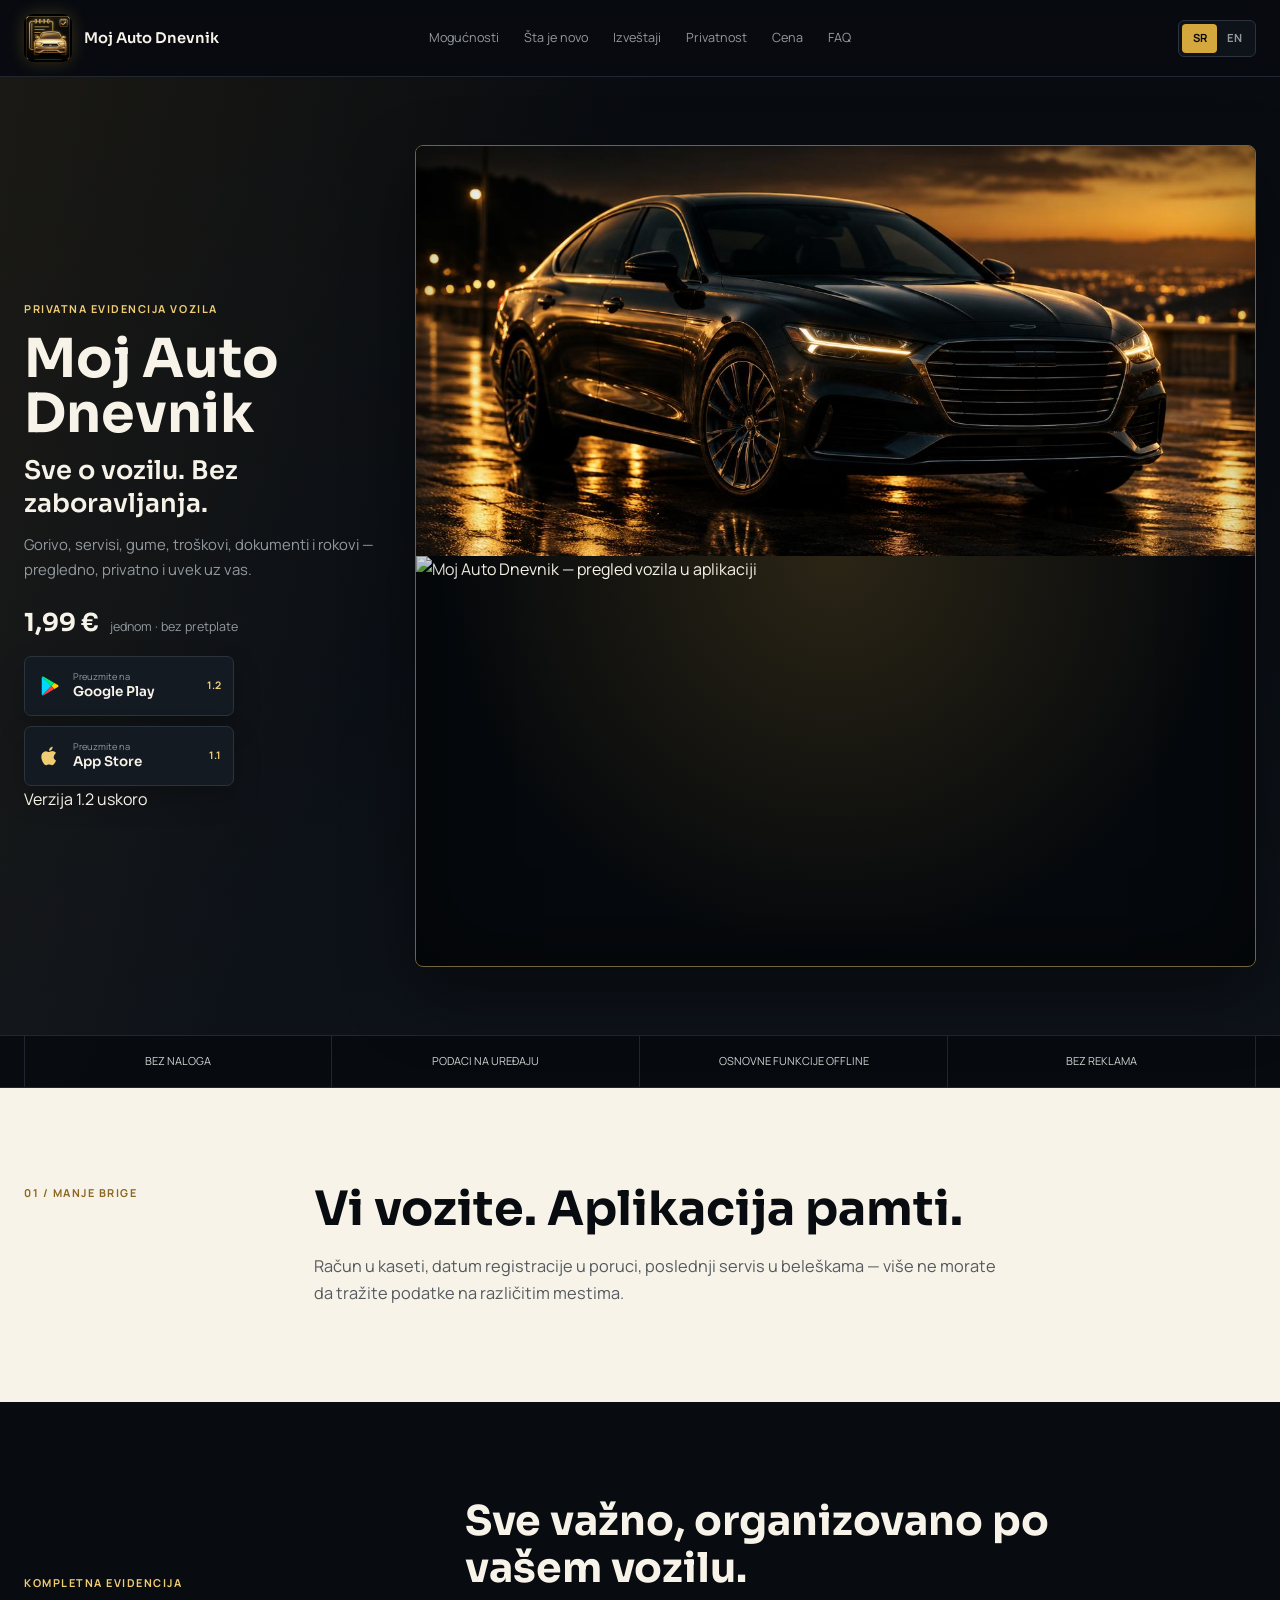
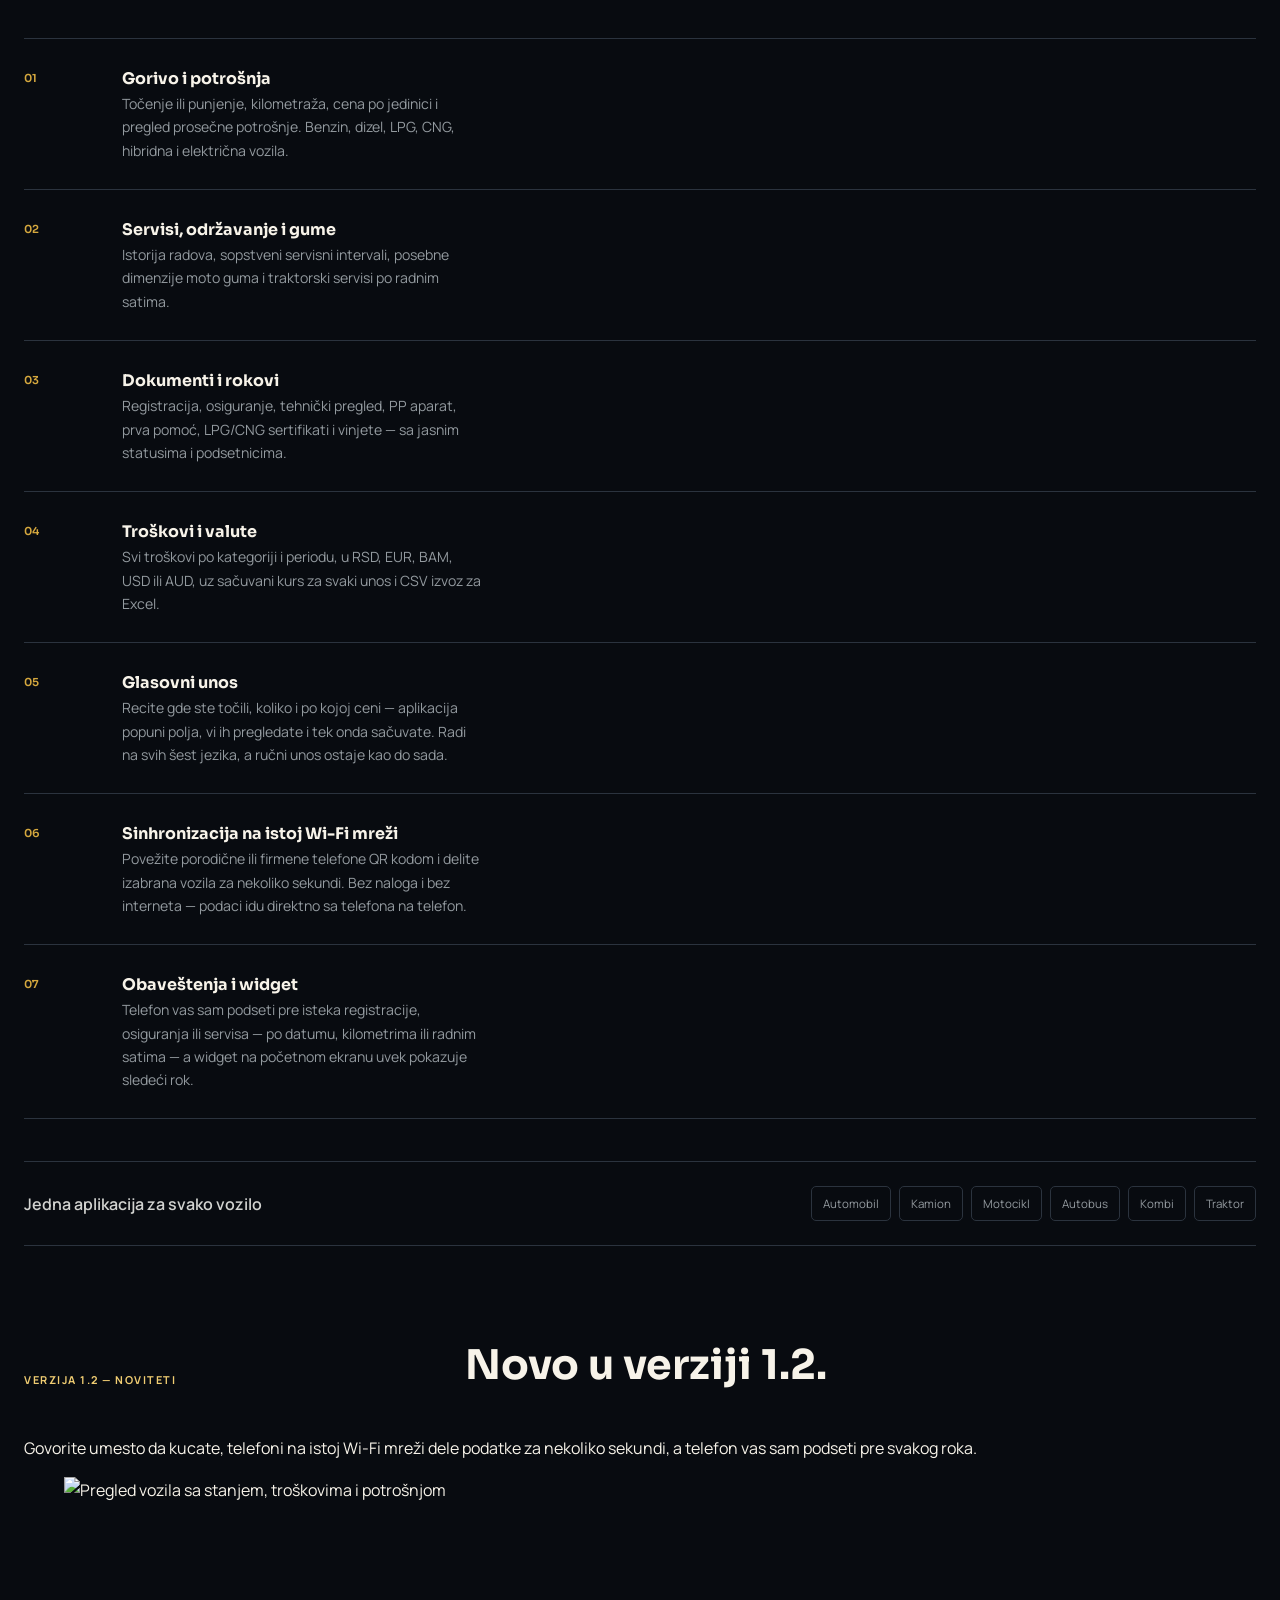
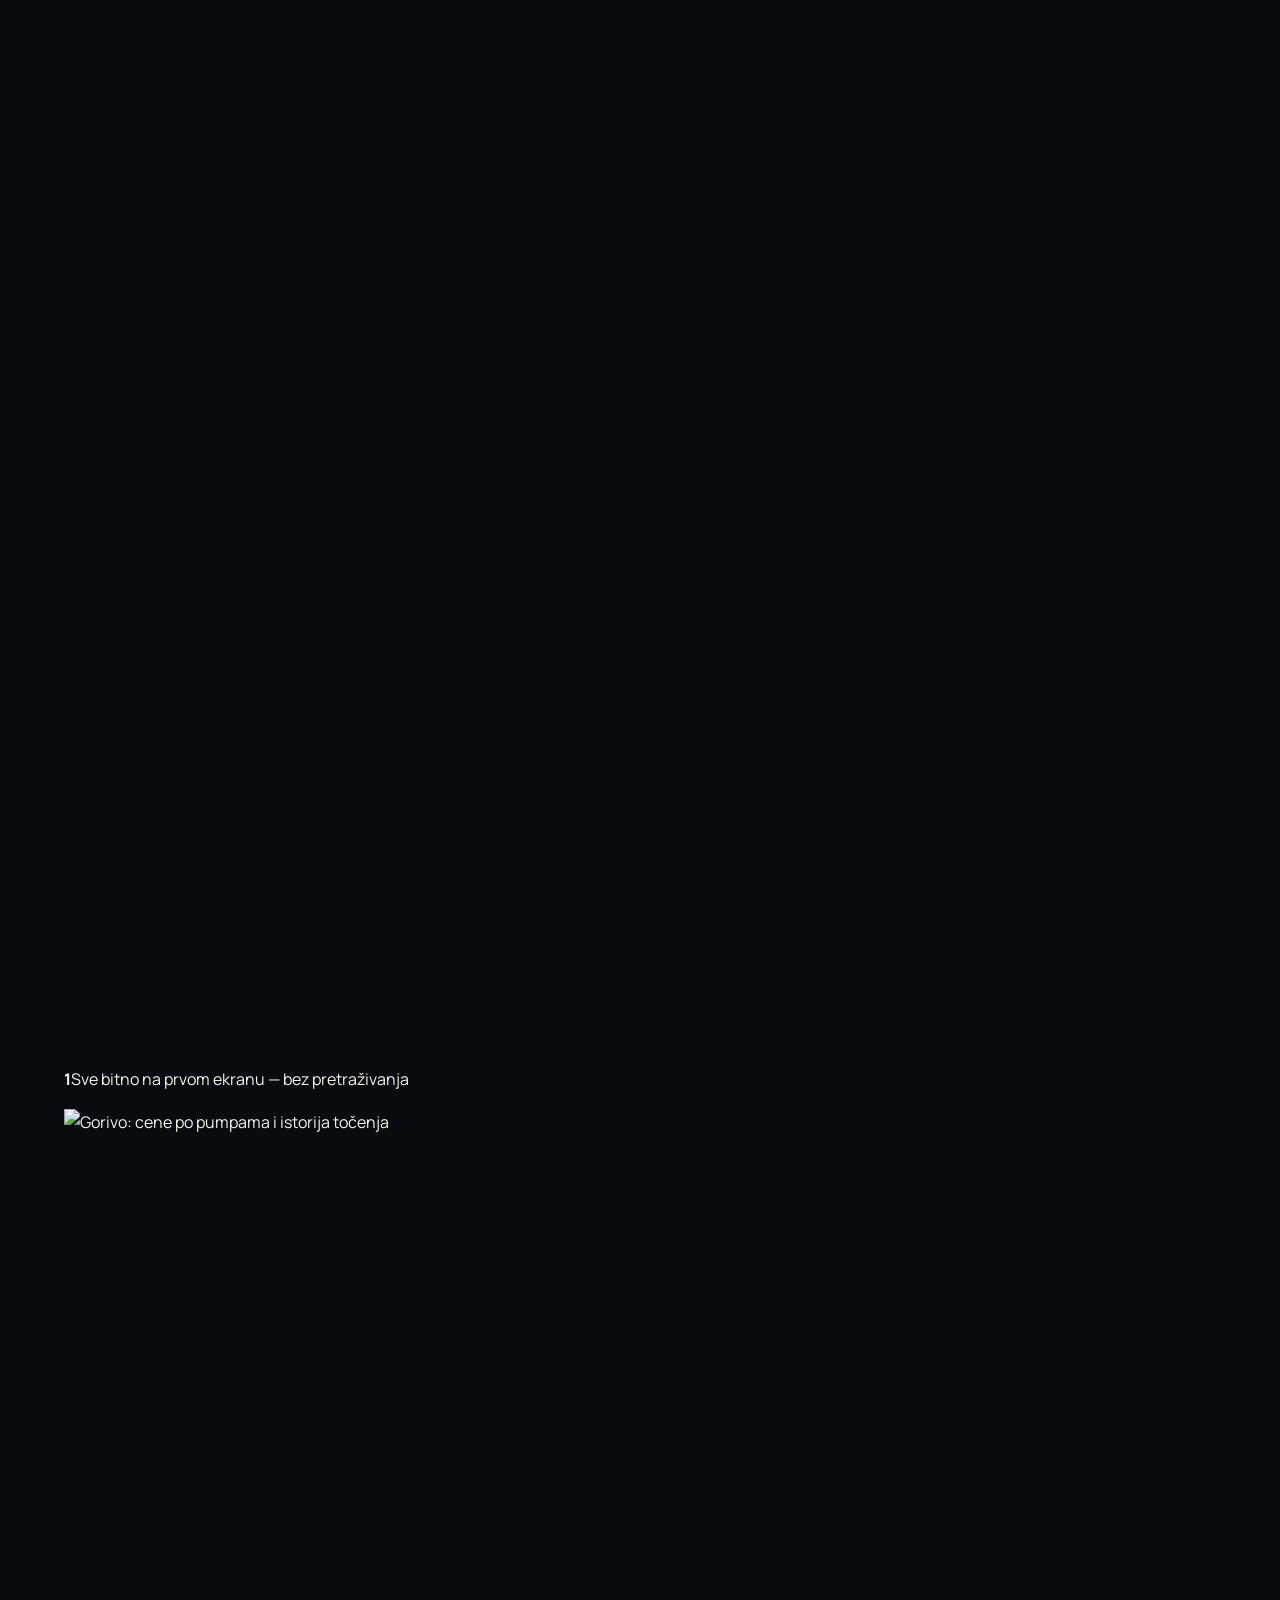
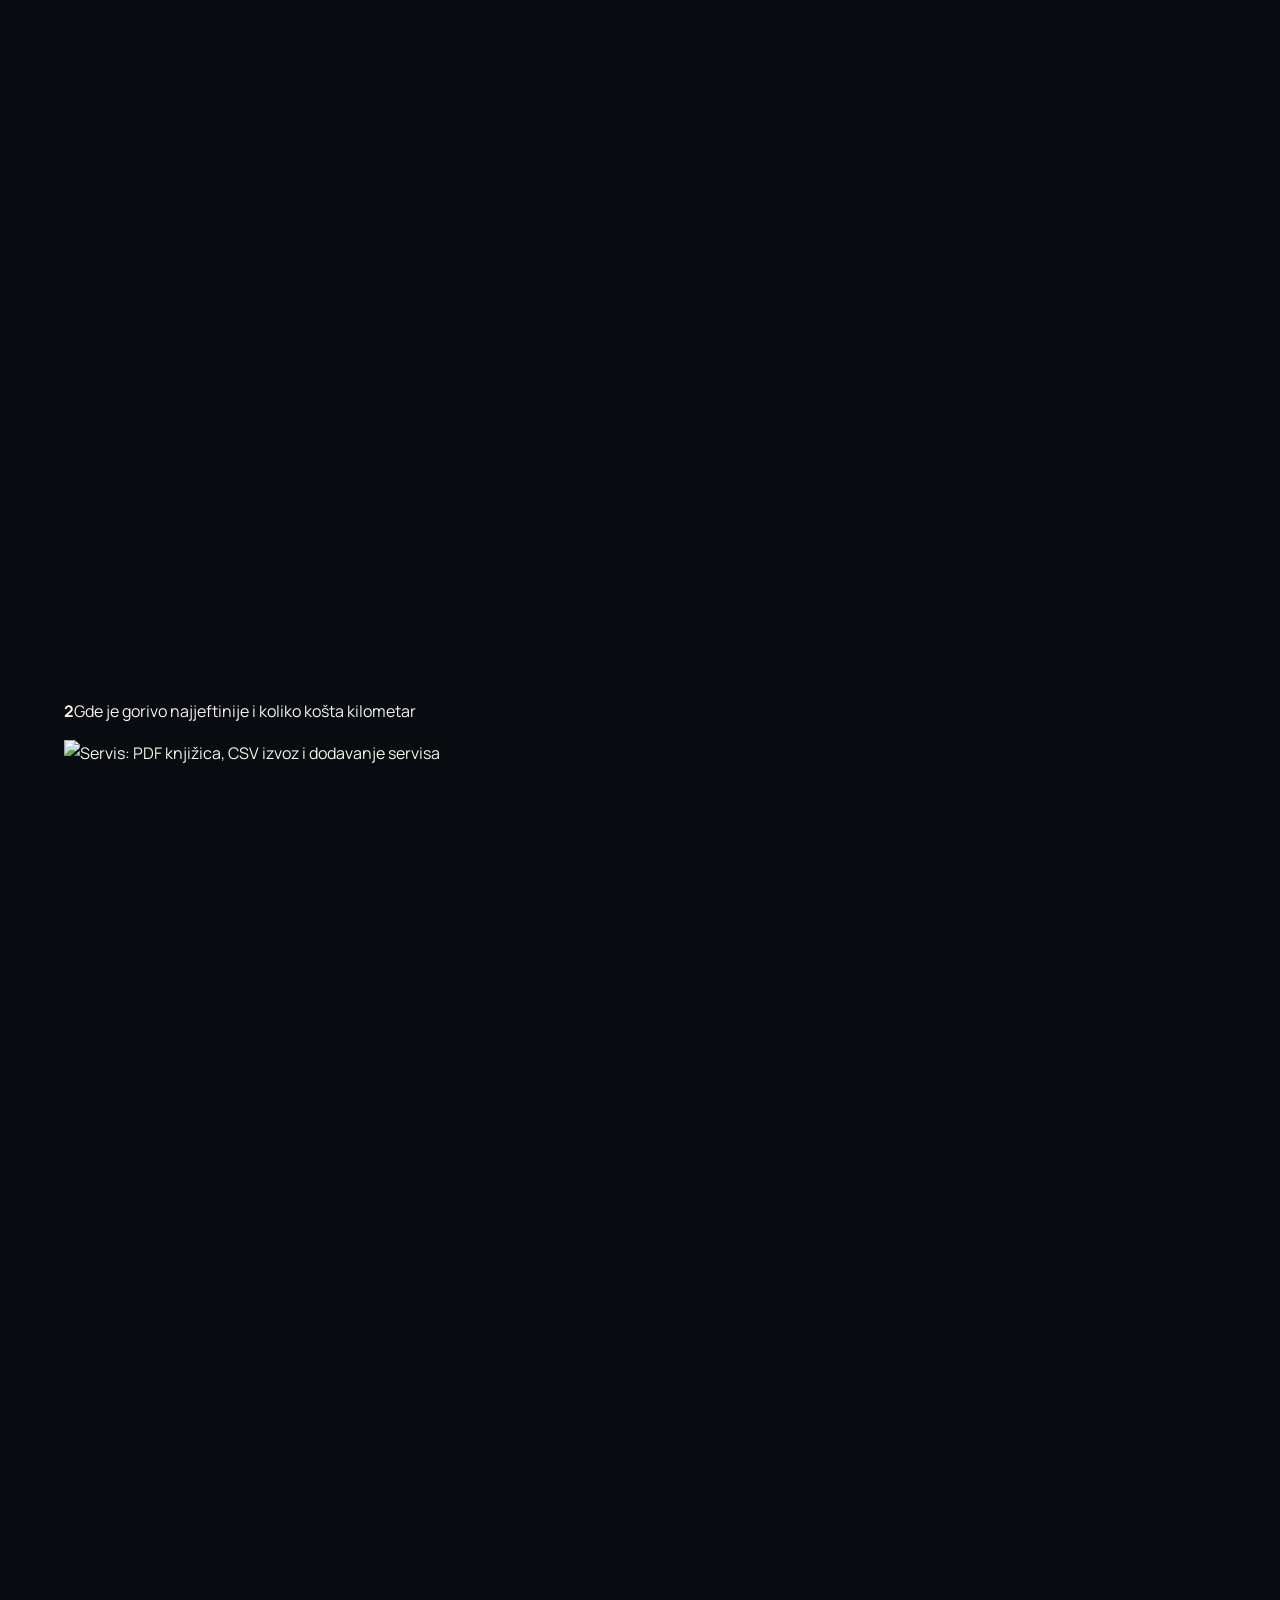
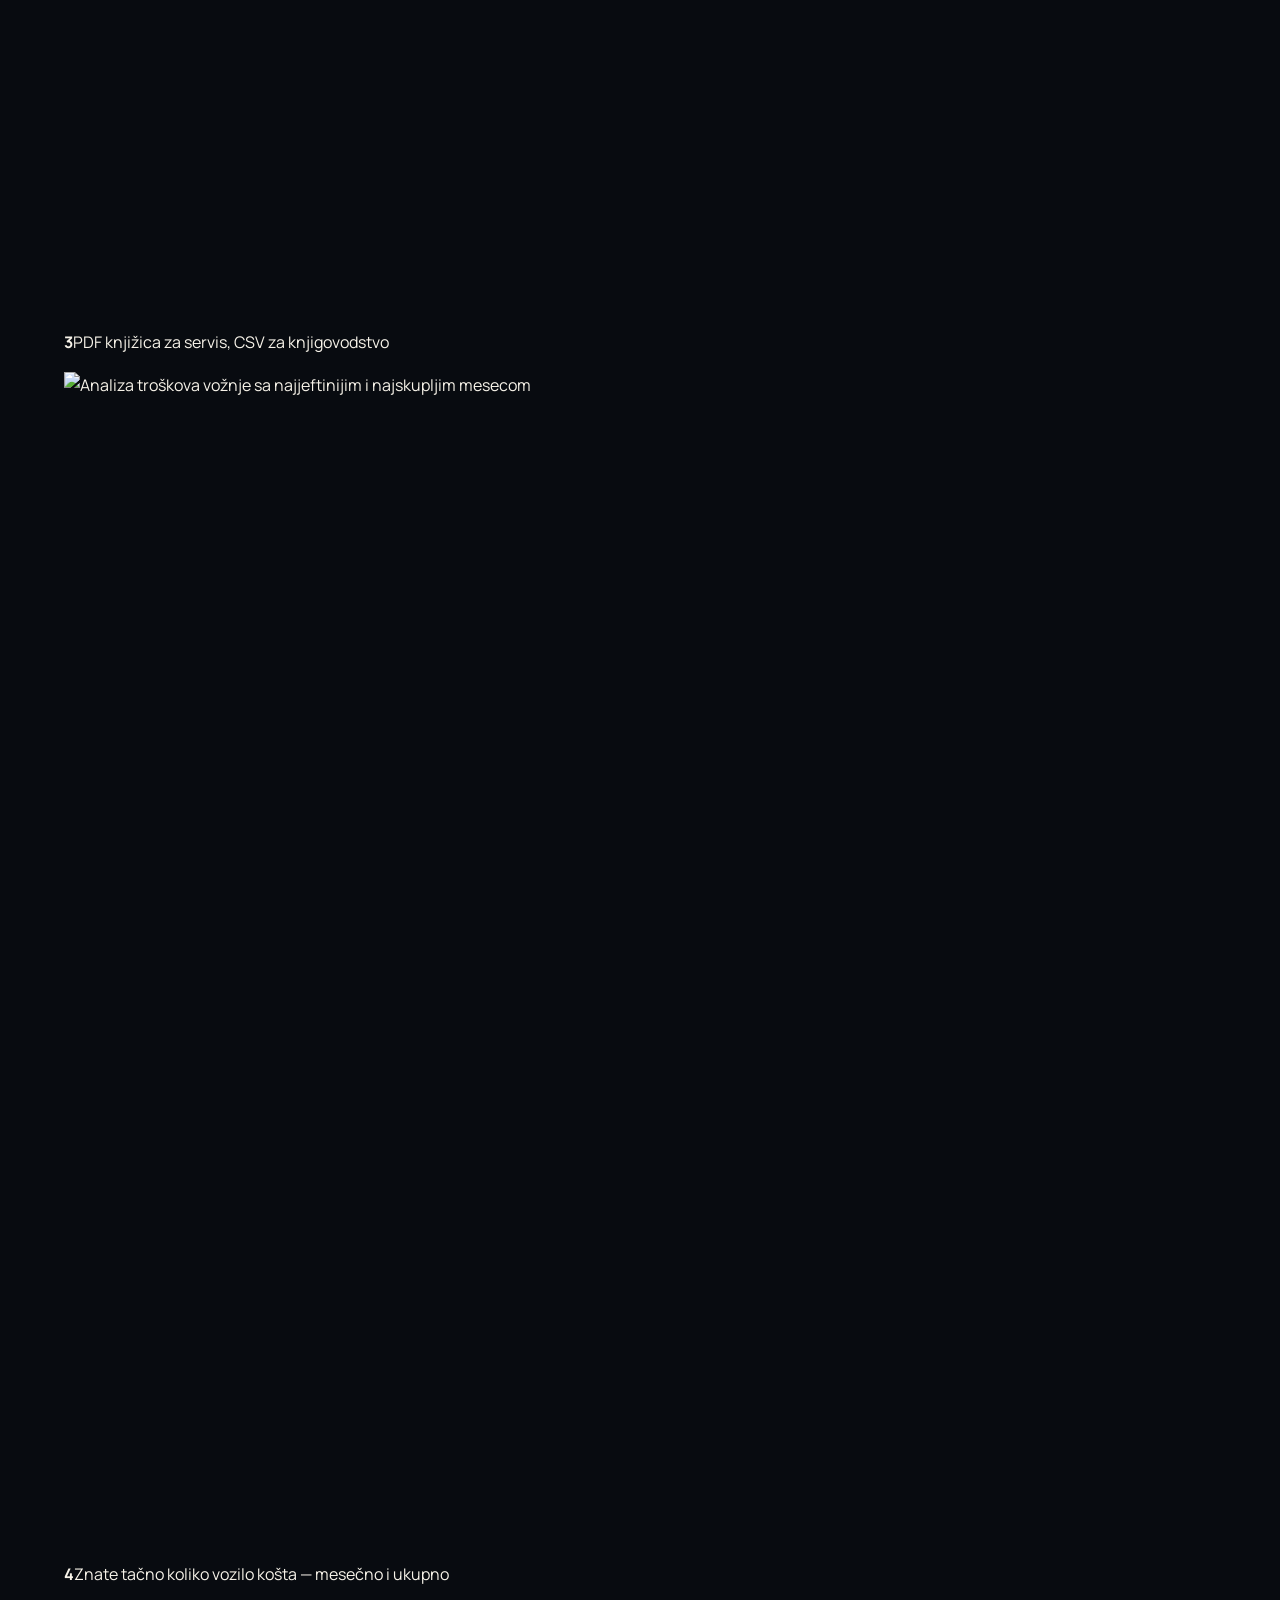
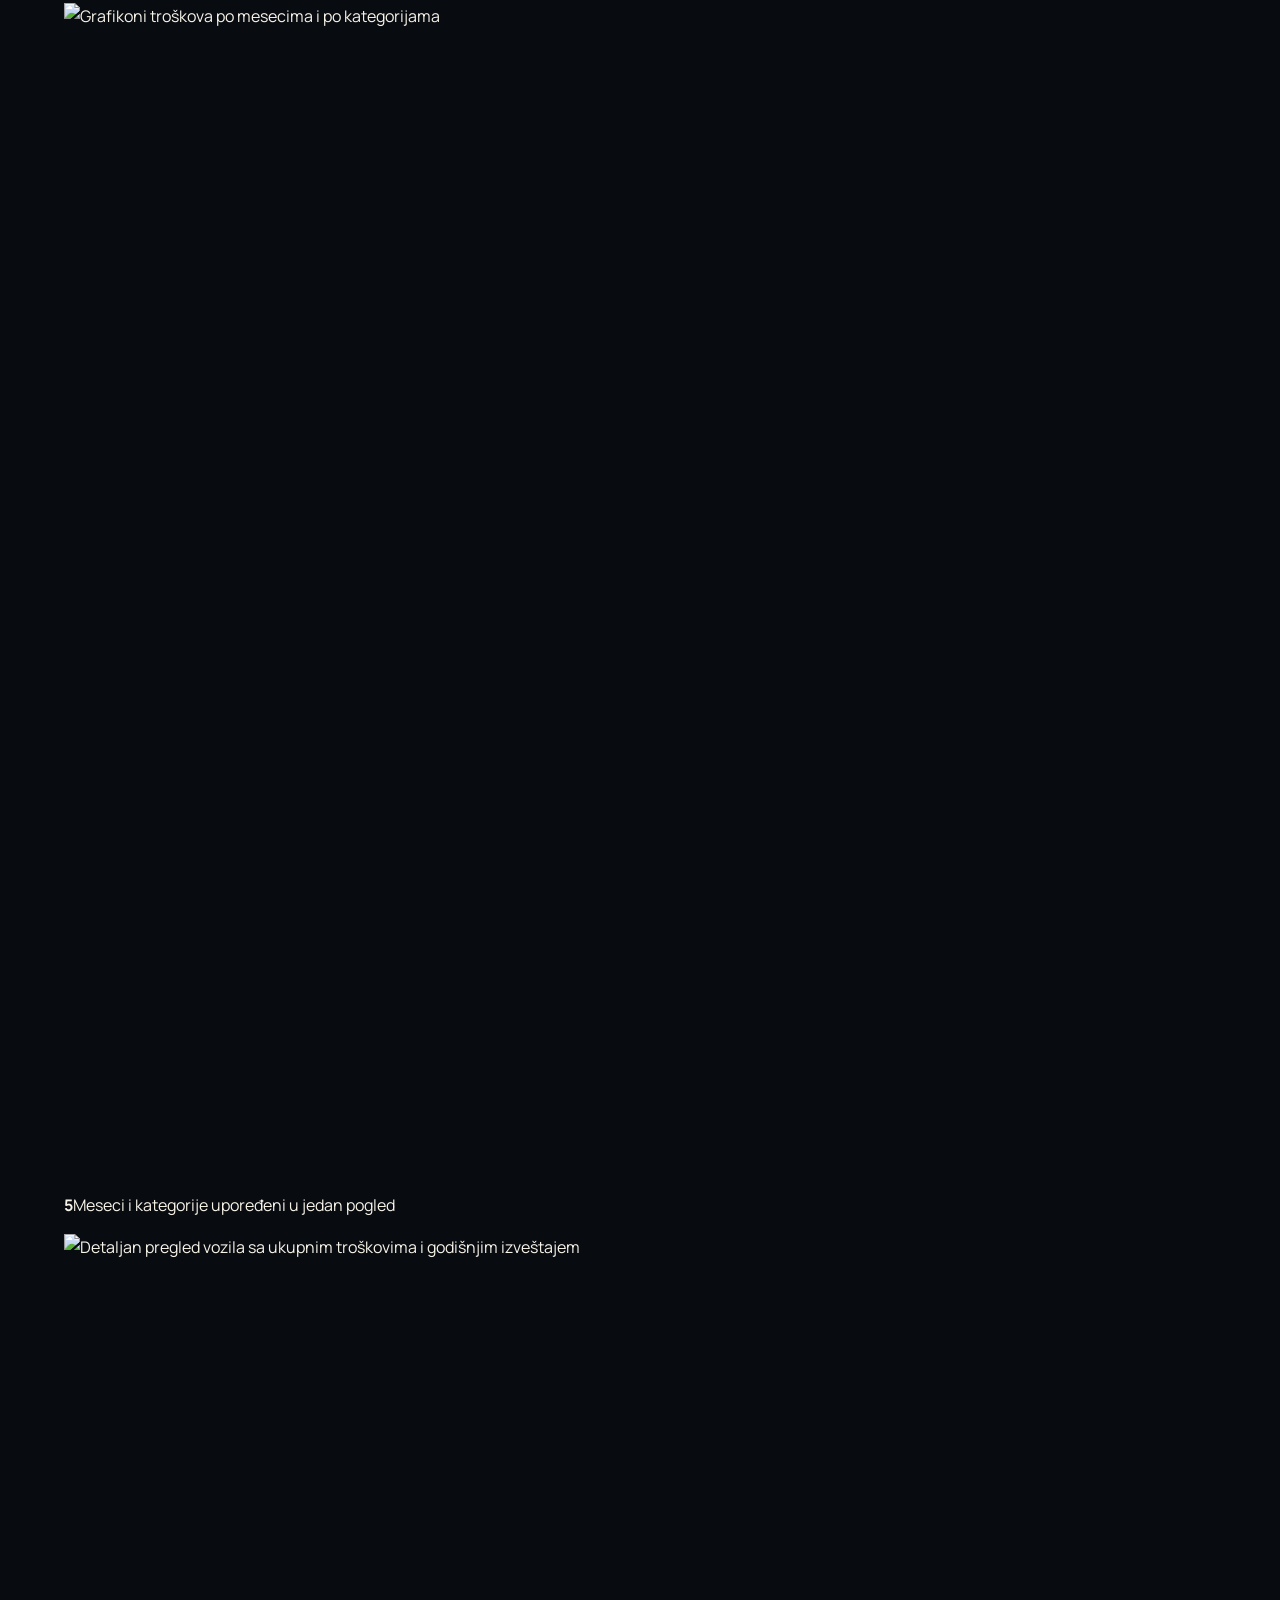
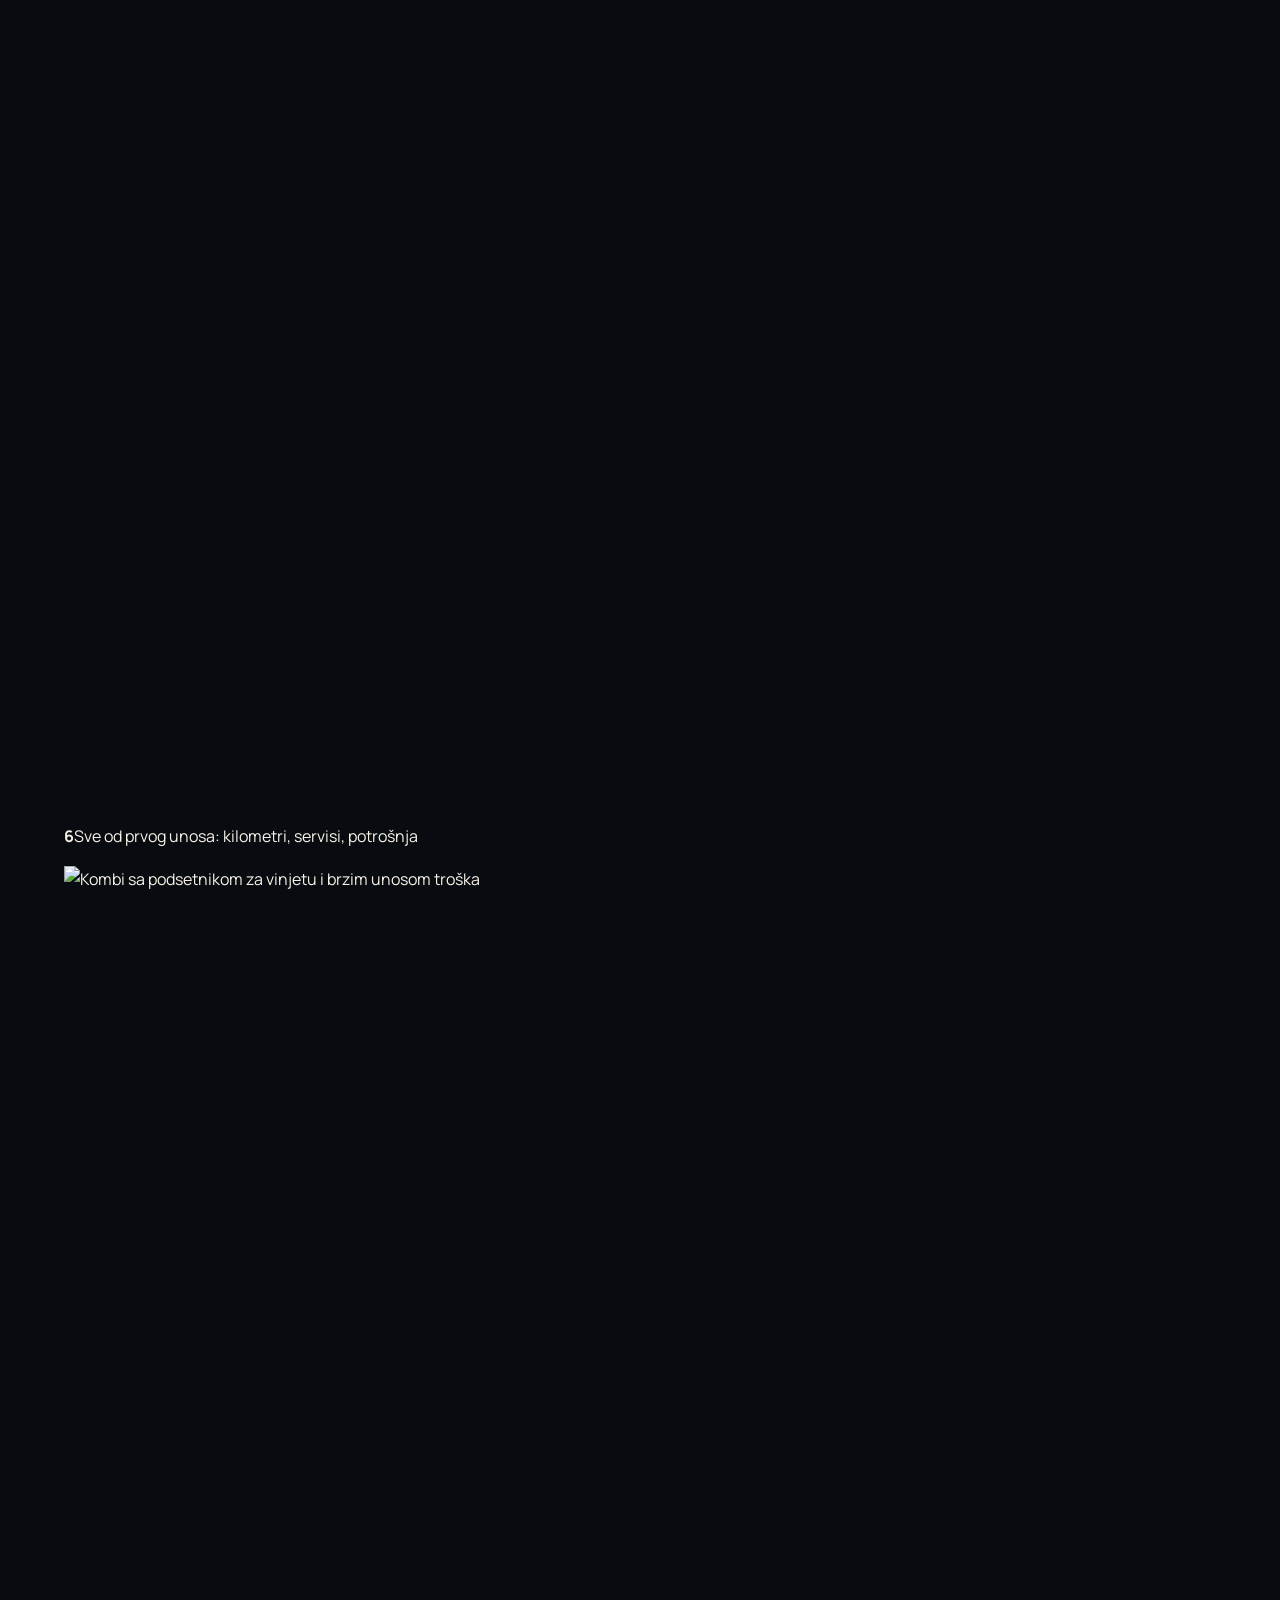
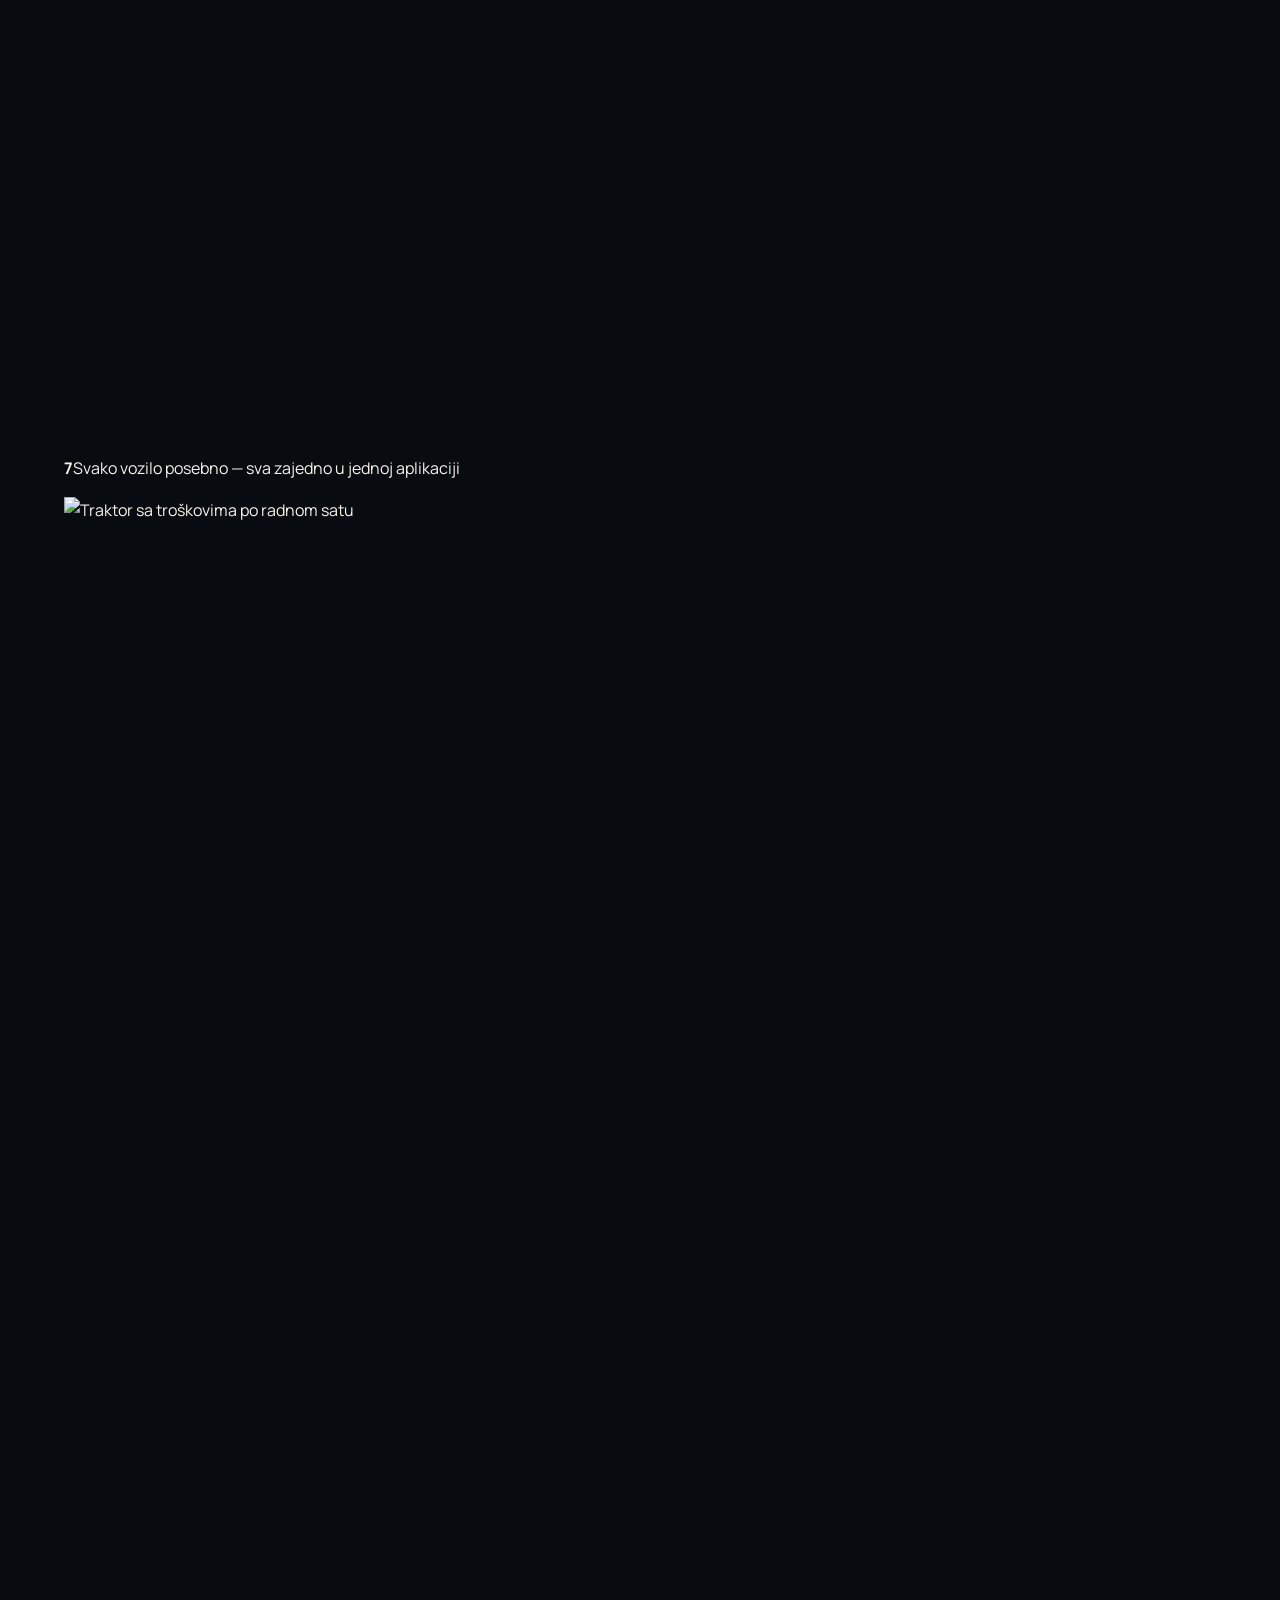
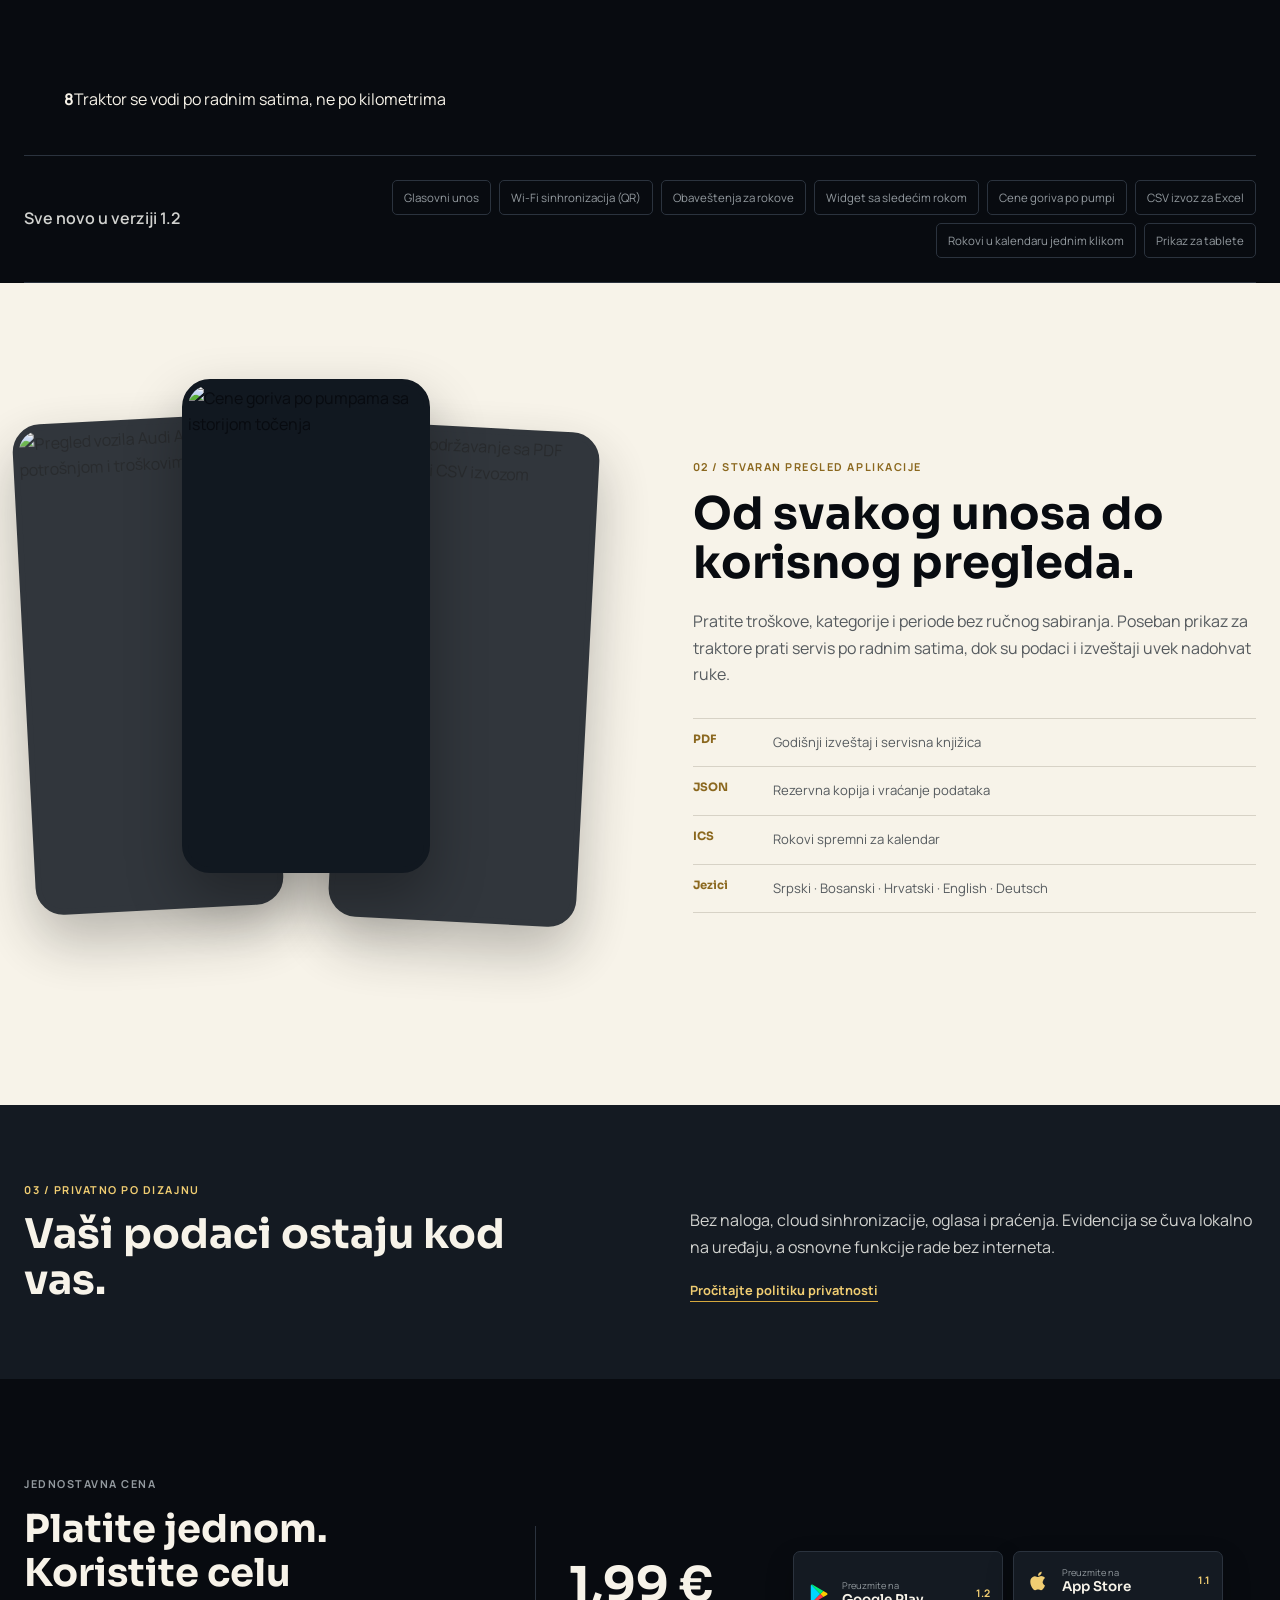
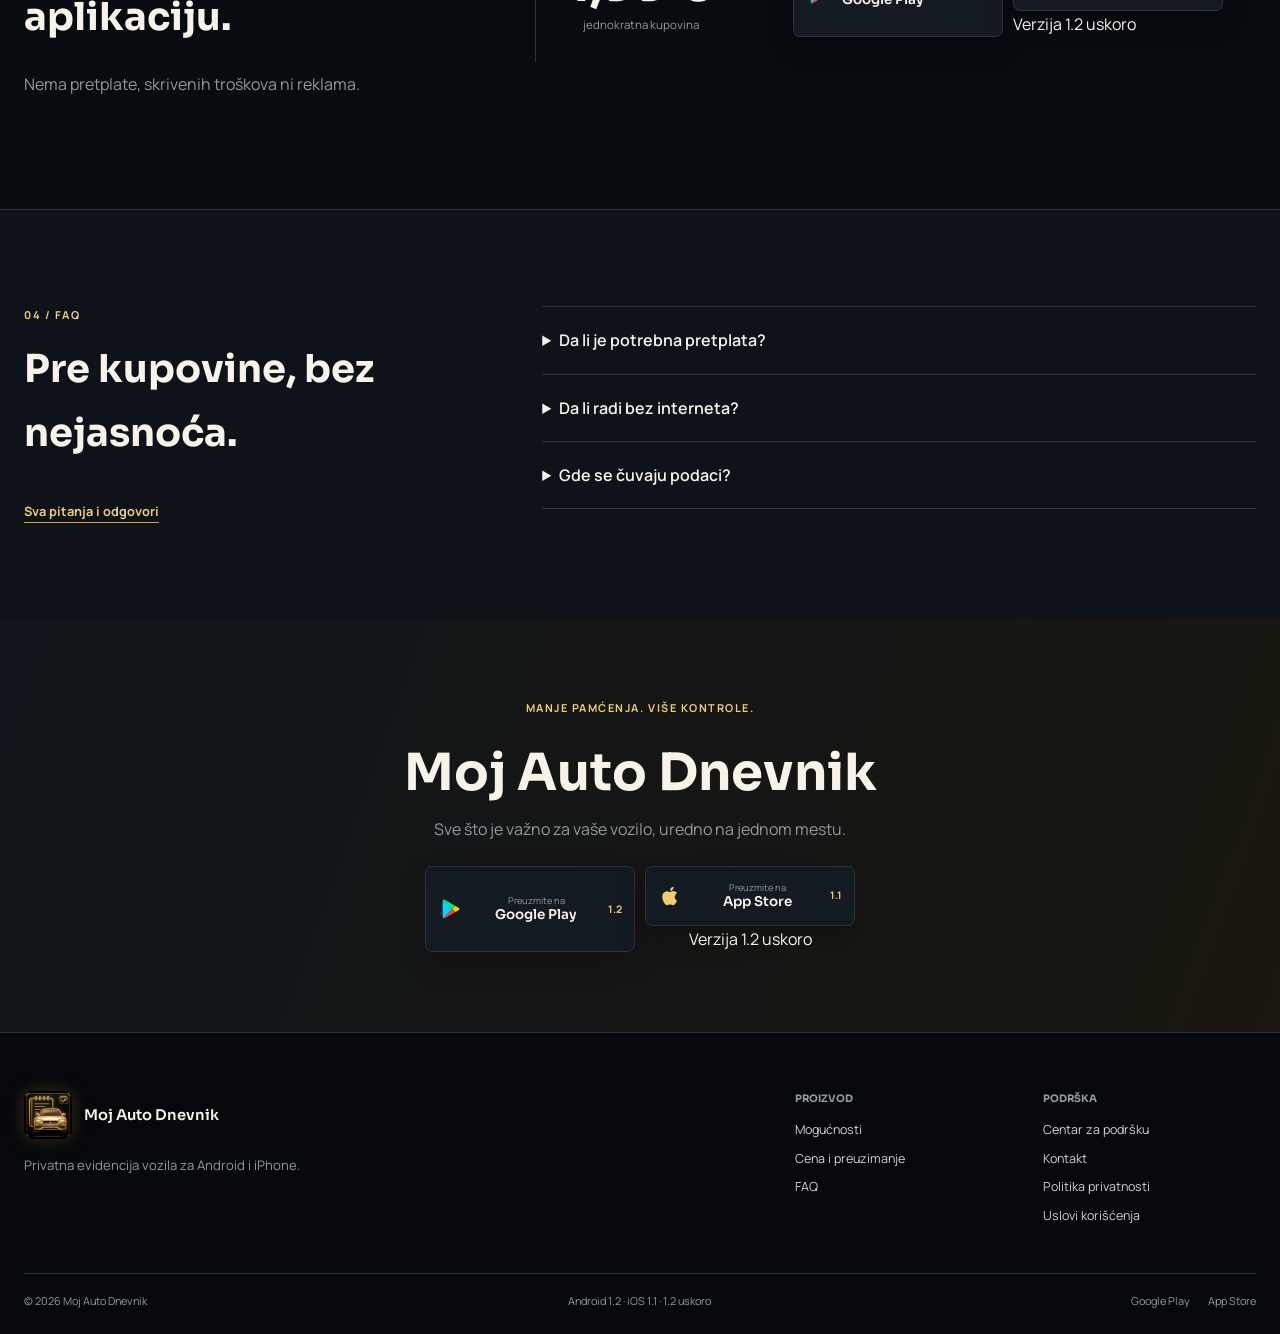
==== index.html @ 96f904fa "Sajt 1.2 - potpuno ažuriranje" ====
<!doctype html>
<html lang="sr-Latn">
<head data-title-sr="Moj Auto Dnevnik — Sve o vozilu, bez zaboravljanja" data-title-en="Moj Auto Dnevnik — Your vehicle, without the guesswork">
  <meta charset="UTF-8"><meta name="viewport" content="width=device-width,initial-scale=1">
  <title>Moj Auto Dnevnik — Sve o vozilu, bez zaboravljanja</title>
  <meta name="description" data-description-sr="Gorivo, servis, troškovi i rokovi za sva vaša vozila. Glasovni unos, sinhronizacija na istoj Wi-Fi mreži i podsetnici. Jednokratno 1,99 €." data-description-en="Fuel, service, costs and deadlines for all your vehicles. Voice entry, Wi-Fi sync and reminders. €1.99 once." content="Gorivo, servis, troškovi i rokovi za sva vaša vozila. Glasovni unos, sinhronizacija na istoj Wi-Fi mreži i podsetnici. Jednokratno 1,99 €.">
  <meta property="og:title" content="Moj Auto Dnevnik"><meta property="og:description" content="Sve o vašem vozilu na jednom mestu."><meta property="og:type" content="website"><meta name="twitter:card" content="summary_large_image"><meta name="theme-color" content="#080b10">
  <link rel="icon" type="image/png" sizes="32x32" href="assets/icons/favicon-32.png"><link rel="apple-touch-icon" href="assets/icons/apple-touch-icon.png"><link rel="stylesheet" href="assets/css/styles.css">
<link rel="canonical" href="https://moj-auto-dnevnik.github.io/moj-auto-dnevnik/"><meta property="og:url" content="https://moj-auto-dnevnik.github.io/moj-auto-dnevnik/"><meta property="og:image" content="https://moj-auto-dnevnik.github.io/moj-auto-dnevnik/assets/og-share.jpg"><meta name="twitter:image" content="https://moj-auto-dnevnik.github.io/moj-auto-dnevnik/assets/og-share.jpg"><link rel="alternate" hreflang="sr" href="https://moj-auto-dnevnik.github.io/moj-auto-dnevnik/"><link rel="alternate" hreflang="en" href="https://moj-auto-dnevnik.github.io/moj-auto-dnevnik/?lang=en"><link rel="alternate" hreflang="x-default" href="https://moj-auto-dnevnik.github.io/moj-auto-dnevnik/"></head>
<body>
<a class="skip-link" href="#main" data-sr="Pređi na sadržaj" data-en="Skip to content">Pređi na sadržaj</a>
<header class="site-header"><div class="shell nav">
  <a class="brand" href="index.html" aria-label="Moj Auto Dnevnik"><img src="assets/icons/icon-512.png" alt=""><span>Moj Auto Dnevnik</span></a>
  <nav class="nav-links" aria-label="Glavna navigacija" data-label-sr="Glavna navigacija" data-label-en="Main navigation"><a href="#features" data-sr="Mogućnosti" data-en="Features">Mogućnosti</a><a href="#novo" data-sr="Šta je novo" data-en="What's new">Šta je novo</a><a href="#insights" data-sr="Izveštaji" data-en="Reports">Izveštaji</a><a href="#privacy" data-sr="Privatnost" data-en="Privacy">Privatnost</a><a href="#pricing" data-sr="Cena" data-en="Pricing">Cena</a><a href="faq.html">FAQ</a></nav>
  <div class="nav-actions"><div class="language-switcher" role="group" aria-label="Izbor jezika" data-label-sr="Izbor jezika" data-label-en="Language selection"><button type="button" data-lang-choice="sr">SR</button><button type="button" data-lang-choice="en">EN</button></div><button class="nav-toggle" type="button" aria-label="Otvori meni" data-label-sr="Otvori meni" data-label-en="Open menu" aria-expanded="false"><svg viewBox="0 0 24 24" fill="none" stroke="currentColor" stroke-width="2"><path d="M4 7h16M4 12h16M4 17h16"/></svg></button></div>
</div></header>
<main id="main">
  <section class="hero"><div class="shell hero-inner">
    <div class="hero-copy reveal"><p class="eyebrow" data-sr="Privatna evidencija vozila" data-en="Private vehicle logbook">Privatna evidencija vozila</p><h1>Moj Auto Dnevnik</h1><p class="hero-line" data-sr="Sve o vozilu. Bez zaboravljanja." data-en="Everything about your vehicle. Nothing forgotten.">Sve o vozilu. Bez zaboravljanja.</p><p class="hero-lead" data-sr="Gorivo, servisi, gume, troškovi, dokumenti i rokovi — pregledno, privatno i uvek uz vas." data-en="Fuel, service, tires, costs, documents and deadlines — organized, private and always with you.">Gorivo, servisi, gume, troškovi, dokumenti i rokovi — pregledno, privatno i uvek uz vas.</p>
      <div class="price-chip"><strong data-sr="1,99 €" data-en="€1.99">1,99 €</strong><span data-sr="jednom · bez pretplate" data-en="once · no subscription">jednom · bez pretplate</span></div>
      <div class="store-actions"><a class="store-button" href="https://play.google.com/store/apps/details?id=app.mojautodnevnik&amp;hl=sr-Latn&amp;gl=RS" target="_blank" rel="noopener noreferrer"><span class="store-mark"><svg viewBox="0 0 24 24" width="22" height="22" aria-hidden="true"><path fill="#00d7fe" d="M3.6 1.8 13.4 12 3.6 22.2c-.4-.2-.6-.6-.6-1.1V2.9c0-.5.2-.9.6-1.1z"/><path fill="#ffce00" d="m16.8 8.6-3.4 3.4 3.4 3.4 3.8-2.2c.9-.5.9-1.9 0-2.4z"/><path fill="#00f076" d="M3.6 1.8 13.4 12l3.4-3.4L5.2 1.9c-.6-.3-1.2-.3-1.6-.1z"/><path fill="#ff3a44" d="M13.4 12 3.6 22.2c.4.2 1 .2 1.6-.1l11.6-6.7z"/></svg></span><span><small data-sr="Preuzmite na" data-en="Get it on">Preuzmite na</small><strong>Google Play</strong></span><em>1.2</em></a><div class="store-item"><a class="store-button" href="https://apps.apple.com/rs/app/moj-auto-dnevnik/id6808222806" target="_blank" rel="noopener noreferrer"><span class="store-mark apple"><svg viewBox="0 0 24 24" width="22" height="22" aria-hidden="true"><path fill="currentColor" d="M16.4 12.6c0-2.6 2.1-3.8 2.2-3.9-1.2-1.8-3.1-2-3.7-2-1.6-.2-3.1.9-3.9.9s-2-.9-3.4-.9c-1.7 0-3.3 1-4.2 2.6-1.8 3.1-.5 7.7 1.3 10.2.8 1.2 1.8 2.6 3.1 2.5 1.2 0 1.7-.8 3.2-.8s1.9.8 3.2.8c1.3 0 2.2-1.2 3-2.4.9-1.4 1.3-2.7 1.3-2.8 0 0-2.6-1-2.6-4.2zM13.9 4.9c.7-.8 1.1-1.9 1-3-1 0-2.2.7-2.9 1.5-.6.7-1.2 1.8-1 2.9 1.1.1 2.2-.6 2.9-1.4z"/></svg></span><span><small data-sr="Preuzmite na" data-en="Download on the">Preuzmite na</small><strong>App Store</strong></span><em>1.1</em></a><span class="store-note" data-sr="Verzija 1.2 uskoro" data-en="Version 1.2 coming soon">Verzija 1.2 uskoro</span></div></div>
    </div>
    <div class="hero-art reveal"><img src="assets/images/hero-automotive.jpg" width="1280" height="960" alt="Moj Auto Dnevnik — premium automobilski vizuel"><div class="hero-phone"><img src="assets/images/screens/screen-audi-overview.webp" width="349" height="708" alt="Moj Auto Dnevnik — pregled vozila u aplikaciji"></div></div>
  </div><div class="hero-proof"><div class="shell"><span data-sr="Bez naloga" data-en="No account">Bez naloga</span><span data-sr="Podaci na uređaju" data-en="On-device data">Podaci na uređaju</span><span data-sr="Osnovne funkcije offline" data-en="Core features offline">Osnovne funkcije offline</span><span data-sr="Bez reklama" data-en="Ad-free">Bez reklama</span></div></div></section>

  <section class="intro-band"><div class="shell intro-grid"><p class="section-no">01 / <span data-sr="Manje brige" data-en="Less to remember">Manje brige</span></p><div><h2 data-sr="Vi vozite. Aplikacija pamti." data-en="You drive. The app remembers.">Vi vozite. Aplikacija pamti.</h2><p data-sr="Račun u kaseti, datum registracije u poruci, poslednji servis u beleškama — više ne morate da tražite podatke na različitim mestima." data-en="A receipt in the glovebox, registration date in a message, last service in your notes — no more searching across different places.">Račun u kaseti, datum registracije u poruci, poslednji servis u beleškama — više ne morate da tražite podatke na različitim mestima.</p></div></div></section>

  <section id="features" class="features-section"><div class="shell"><header class="section-heading"><p class="eyebrow" data-sr="Kompletna evidencija" data-en="Complete records">Kompletna evidencija</p><h2 data-sr="Sve važno, organizovano po vašem vozilu." data-en="Everything important, organized around your vehicle.">Sve važno, organizovano po vašem vozilu.</h2></header>
    <div class="feature-list">
      <article><span>01</span><div><h3 data-sr="Gorivo i potrošnja" data-en="Fuel and consumption">Gorivo i potrošnja</h3><p data-sr="Točenje ili punjenje, kilometraža, cena po jedinici i pregled prosečne potrošnje. Benzin, dizel, LPG, CNG, hibridna i električna vozila." data-en="Refueling or charging, mileage, unit price and average consumption. Petrol, diesel, LPG, CNG, hybrid and electric vehicles.">Točenje ili punjenje, kilometraža, cena po jedinici i pregled prosečne potrošnje. Benzin, dizel, LPG, CNG, hibridna i električna vozila.</p></div></article>
      <article><span>02</span><div><h3 data-sr="Servisi, održavanje i gume" data-en="Service, maintenance and tires">Servisi, održavanje i gume</h3><p data-sr="Istorija radova, sopstveni servisni intervali, posebne dimenzije moto guma i traktorski servisi po radnim satima." data-en="Work history, your own service intervals, separate motorcycle tire sizes and tractor service by operating hours.">Istorija radova, sopstveni servisni intervali, posebne dimenzije moto guma i traktorski servisi po radnim satima.</p></div></article>
      <article><span>03</span><div><h3 data-sr="Dokumenti i rokovi" data-en="Documents and deadlines">Dokumenti i rokovi</h3><p data-sr="Registracija, osiguranje, tehnički pregled, PP aparat, prva pomoć, LPG/CNG sertifikati i vinjete — sa jasnim statusima i podsetnicima." data-en="Registration, insurance, inspection, fire extinguisher, first aid, LPG/CNG certificates and vignettes — with clear status and reminders.">Registracija, osiguranje, tehnički pregled, PP aparat, prva pomoć, LPG/CNG sertifikati i vinjete — sa jasnim statusima i podsetnicima.</p></div></article>
      <article><span>04</span><div><h3 data-sr="Troškovi i valute" data-en="Costs and currencies">Troškovi i valute</h3><p data-sr="Svi troškovi po kategoriji i periodu, u RSD, EUR, BAM, USD ili AUD, uz sačuvani kurs za svaki unos i CSV izvoz za Excel." data-en="All costs by category and period in RSD, EUR, BAM, USD or AUD, with the exchange rate stored for each entry and CSV export for Excel.">Svi troškovi po kategoriji i periodu, u RSD, EUR, BAM, USD ili AUD, uz sačuvani kurs za svaki unos i CSV izvoz za Excel.</p></div></article>
      <article><span>05</span><div><h3 data-sr="Glasovni unos" data-en="Voice entry">Glasovni unos</h3><p data-sr="Recite gde ste točili, koliko i po kojoj ceni — aplikacija popuni polja, vi ih pregledate i tek onda sačuvate. Radi na svih šest jezika, a ručni unos ostaje kao do sada." data-en="Say where you filled up, how much and at what price — the app fills the fields for you to review and then save. Works in all six languages, with manual entry just as before.">Recite gde ste točili, koliko i po kojoj ceni — aplikacija popuni polja, vi ih pregledate i tek onda sačuvate. Radi na svih šest jezika, a ručni unos ostaje kao do sada.</p></div></article>
      <article><span>06</span><div><h3 data-sr="Sinhronizacija na istoj Wi-Fi mreži" data-en="Sync on the same Wi-Fi">Sinhronizacija na istoj Wi-Fi mreži</h3><p data-sr="Povežite porodične ili firmene telefone QR kodom i delite izabrana vozila za nekoliko sekundi. Bez naloga i bez interneta — podaci idu direktno sa telefona na telefon." data-en="Link family or company phones with a QR code and share selected vehicles in seconds. No account, no internet — data goes straight from phone to phone.">Povežite porodične ili firmene telefone QR kodom i delite izabrana vozila za nekoliko sekundi. Bez naloga i bez interneta — podaci idu direktno sa telefona na telefon.</p></div></article>
      <article><span>07</span><div><h3 data-sr="Obaveštenja i widget" data-en="Notifications and widget">Obaveštenja i widget</h3><p data-sr="Telefon vas sam podseti pre isteka registracije, osiguranja ili servisa — po datumu, kilometrima ili radnim satima — a widget na početnom ekranu uvek pokazuje sledeći rok." data-en="Your phone reminds you before a registration, insurance or service expires — by date, mileage or operating hours — and the home-screen widget always shows the next deadline.">Telefon vas sam podseti pre isteka registracije, osiguranja ili servisa — po datumu, kilometrima ili radnim satima — a widget na početnom ekranu uvek pokazuje sledeći rok.</p></div></article>
    </div>
    <div class="vehicle-strip"><p data-sr="Jedna aplikacija za svako vozilo" data-en="One app for every vehicle">Jedna aplikacija za svako vozilo</p><div><span data-sr="Automobil" data-en="Car">Automobil</span><span data-sr="Kamion" data-en="Truck">Kamion</span><span data-sr="Motocikl" data-en="Motorcycle">Motocikl</span><span data-sr="Autobus" data-en="Bus">Autobus</span><span data-sr="Kombi" data-en="Van">Kombi</span><span data-sr="Traktor" data-en="Tractor">Traktor</span></div></div>
  </div></section>

  <section id="novo" class="v12"><div class="shell">
    <header class="section-heading"><p class="eyebrow" data-sr="Verzija 1.2 — noviteti" data-en="Version 1.2 — what's new">Verzija 1.2 — noviteti</p><h2 data-sr="Novo u verziji 1.2." data-en="New in version 1.2.">Novo u verziji 1.2.</h2></header>
    <p class="v12-lead" data-sr="Govorite umesto da kucate, telefoni na istoj Wi-Fi mreži dele podatke za nekoliko sekundi, a telefon vas sam podseti pre svakog roka." data-en="Speak instead of typing, phones on the same Wi-Fi share data in seconds, and your phone reminds you before every deadline.">Govorite umesto da kucate, telefoni na istoj Wi-Fi mreži dele podatke za nekoliko sekundi, a telefon vas sam podseti pre svakog roka.</p>
    <div class="v12-grid">
      <figure class="v12-item"><img src="assets/images/v12/01-pregled-vozila.webp" loading="lazy" width="620" height="1189" alt="Pregled vozila sa stanjem, troškovima i potrošnjom"><figcaption><b>1</b><span data-sr="Sve bitno na prvom ekranu — bez pretraživanja" data-en="Everything that matters on the first screen">Sve bitno na prvom ekranu — bez pretraživanja</span></figcaption></figure>
      <figure class="v12-item"><img src="assets/images/v12/02-gorivo-cene.webp" loading="lazy" width="620" height="1189" alt="Gorivo: cene po pumpama i istorija točenja"><figcaption><b>2</b><span data-sr="Gde je gorivo najjeftinije i koliko košta kilometar" data-en="Which pump is cheapest, and what a kilometre costs">Gde je gorivo najjeftinije i koliko košta kilometar</span></figcaption></figure>
      <figure class="v12-item"><img src="assets/images/v12/03-servisna-istorija.webp" loading="lazy" width="620" height="1189" alt="Servis: PDF knjižica, CSV izvoz i dodavanje servisa"><figcaption><b>3</b><span data-sr="PDF knjižica za servis, CSV za knjigovodstvo" data-en="A PDF service book, CSV for your accountant">PDF knjižica za servis, CSV za knjigovodstvo</span></figcaption></figure>
      <figure class="v12-item"><img src="assets/images/v12/04-analiza-troskova.webp" loading="lazy" width="620" height="1189" alt="Analiza troškova vožnje sa najjeftinijim i najskupljim mesecom"><figcaption><b>4</b><span data-sr="Znate tačno koliko vozilo košta — mesečno i ukupno" data-en="Know exactly what the vehicle costs — monthly and overall">Znate tačno koliko vozilo košta — mesečno i ukupno</span></figcaption></figure>
      <figure class="v12-item"><img src="assets/images/v12/05-grafikoni.webp" loading="lazy" width="620" height="1189" alt="Grafikoni troškova po mesecima i po kategorijama"><figcaption><b>5</b><span data-sr="Meseci i kategorije upoređeni u jedan pogled" data-en="Months and categories compared in one view">Meseci i kategorije upoređeni u jedan pogled</span></figcaption></figure>
      <figure class="v12-item"><img src="assets/images/v12/06-detaljni-pregled.webp" loading="lazy" width="620" height="1189" alt="Detaljan pregled vozila sa ukupnim troškovima i godišnjim izveštajem"><figcaption><b>6</b><span data-sr="Sve od prvog unosa: kilometri, servisi, potrošnja" data-en="Everything since day one: mileage, services, consumption">Sve od prvog unosa: kilometri, servisi, potrošnja</span></figcaption></figure>
      <figure class="v12-item"><img src="assets/images/v12/07-vise-vozila.webp" loading="lazy" width="620" height="1189" alt="Kombi sa podsetnikom za vinjetu i brzim unosom troška"><figcaption><b>7</b><span data-sr="Svako vozilo posebno — sva zajedno u jednoj aplikaciji" data-en="Each vehicle on its own — all of them in one app">Svako vozilo posebno — sva zajedno u jednoj aplikaciji</span></figcaption></figure>
      <figure class="v12-item"><img src="assets/images/v12/08-traktor.webp" loading="lazy" width="620" height="1189" alt="Traktor sa troškovima po radnom satu"><figcaption><b>8</b><span data-sr="Traktor se vodi po radnim satima, ne po kilometrima" data-en="Tractors tracked by operating hours, not kilometres">Traktor se vodi po radnim satima, ne po kilometrima</span></figcaption></figure>
    </div>
    <div class="vehicle-strip"><p data-sr="Sve novo u verziji 1.2" data-en="Everything new in 1.2">Sve novo u verziji 1.2</p><div><span data-sr="Glasovni unos" data-en="Voice entry">Glasovni unos</span><span data-sr="Wi-Fi sinhronizacija (QR)" data-en="Wi-Fi sync (QR)">Wi-Fi sinhronizacija (QR)</span><span data-sr="Obaveštenja za rokove" data-en="Deadline notifications">Obaveštenja za rokove</span><span data-sr="Widget sa sledećim rokom" data-en="Next-deadline widget">Widget sa sledećim rokom</span><span data-sr="Cene goriva po pumpi" data-en="Fuel prices per station">Cene goriva po pumpi</span><span data-sr="CSV izvoz za Excel" data-en="CSV export for Excel">CSV izvoz za Excel</span><span data-sr="Rokovi u kalendaru jednim klikom" data-en="Deadlines in your calendar, one click">Rokovi u kalendaru jednim klikom</span><span data-sr="Prikaz za tablete" data-en="Tablet layout">Prikaz za tablete</span></div></div>
  </div></section>

  <section id="insights" class="insights"><div class="shell insights-grid"><div class="device-showcase reveal"><figure class="app-screen screen-overview"><img src="assets/images/screens/screen-audi-overview.webp" loading="lazy" width="349" height="708" alt="Pregled vozila Audi A4 sa potrošnjom i troškovima"></figure><figure class="app-screen screen-analytics"><img src="assets/images/screens/screen-audi-gorivo.webp" loading="lazy" width="350" height="716" alt="Cene goriva po pumpama sa istorijom točenja"></figure><figure class="app-screen screen-tractor"><img src="assets/images/screens/screen-audi-servis.webp" loading="lazy" width="349" height="714" alt="Servis i održavanje sa PDF knjižicom i CSV izvozom"></figure></div><div class="insights-copy"><p class="section-no">02 / <span data-sr="Stvaran pregled aplikacije" data-en="The real app experience">Stvaran pregled aplikacije</span></p><h2 data-sr="Od svakog unosa do korisnog pregleda." data-en="From every entry to a useful overview.">Od svakog unosa do korisnog pregleda.</h2><p data-sr="Pratite troškove, kategorije i periode bez ručnog sabiranja. Poseban prikaz za traktore prati servis po radnim satima, dok su podaci i izveštaji uvek nadohvat ruke." data-en="Track costs, categories and periods without manual totals. A dedicated tractor view tracks service by operating hours, while your records and reports stay close at hand.">Pratite troškove, kategorije i periode bez ručnog sabiranja. Poseban prikaz za traktore prati servis po radnim satima, dok su podaci i izveštaji uvek nadohvat ruke.</p><dl><div><dt>PDF</dt><dd data-sr="Godišnji izveštaj i servisna knjižica" data-en="Annual report and service book">Godišnji izveštaj i servisna knjižica</dd></div><div><dt>JSON</dt><dd data-sr="Rezervna kopija i vraćanje podataka" data-en="Backup and data restore">Rezervna kopija i vraćanje podataka</dd></div><div><dt>ICS</dt><dd data-sr="Rokovi spremni za kalendar" data-en="Deadlines ready for your calendar">Rokovi spremni za kalendar</dd></div><div><dt data-sr="Jezici" data-en="Languages">Jezici</dt><dd>Srpski · Bosanski · Hrvatski · English · Deutsch</dd></div></dl></div></div></section>

  <section id="privacy" class="privacy"><div class="shell privacy-grid"><div><p class="section-no">03 / <span data-sr="Privatno po dizajnu" data-en="Private by design">Privatno po dizajnu</span></p><h2 data-sr="Vaši podaci ostaju kod vas." data-en="Your data stays with you.">Vaši podaci ostaju kod vas.</h2></div><div><p data-sr="Bez naloga, cloud sinhronizacije, oglasa i praćenja. Evidencija se čuva lokalno na uređaju, a osnovne funkcije rade bez interneta." data-en="No account, cloud synchronization, ads or tracking. Records are stored locally on your device, and core features work without internet.">Bez naloga, cloud sinhronizacije, oglasa i praćenja. Evidencija se čuva lokalno na uređaju, a osnovne funkcije rade bez interneta.</p><a class="text-link" href="privacy-policy.html" data-sr="Pročitajte politiku privatnosti" data-en="Read the privacy policy">Pročitajte politiku privatnosti</a></div></div></section>

  <section id="pricing" class="pricing"><div class="shell pricing-grid"><div><p class="eyebrow" data-sr="Jednostavna cena" data-en="Simple pricing">Jednostavna cena</p><h2 data-sr="Platite jednom. Koristite celu aplikaciju." data-en="Pay once. Use the complete app.">Platite jednom. Koristite celu aplikaciju.</h2><p data-sr="Nema pretplate, skrivenih troškova ni reklama." data-en="No subscription, hidden fees or ads.">Nema pretplate, skrivenih troškova ni reklama.</p></div><div class="price"><strong data-sr="1,99 €" data-en="€1.99">1,99 €</strong><span data-sr="jednokratna kupovina" data-en="one-time purchase">jednokratna kupovina</span></div><div class="pricing-actions"><div class="store-actions"><a class="store-button" href="https://play.google.com/store/apps/details?id=app.mojautodnevnik&amp;hl=sr-Latn&amp;gl=RS" target="_blank" rel="noopener noreferrer"><span class="store-mark"><svg viewBox="0 0 24 24" width="22" height="22" aria-hidden="true"><path fill="#00d7fe" d="M3.6 1.8 13.4 12 3.6 22.2c-.4-.2-.6-.6-.6-1.1V2.9c0-.5.2-.9.6-1.1z"/><path fill="#ffce00" d="m16.8 8.6-3.4 3.4 3.4 3.4 3.8-2.2c.9-.5.9-1.9 0-2.4z"/><path fill="#00f076" d="M3.6 1.8 13.4 12l3.4-3.4L5.2 1.9c-.6-.3-1.2-.3-1.6-.1z"/><path fill="#ff3a44" d="M13.4 12 3.6 22.2c.4.2 1 .2 1.6-.1l11.6-6.7z"/></svg></span><span><small data-sr="Preuzmite na" data-en="Get it on">Preuzmite na</small><strong>Google Play</strong></span><em>1.2</em></a><div class="store-item"><a class="store-button" href="https://apps.apple.com/rs/app/moj-auto-dnevnik/id6808222806" target="_blank" rel="noopener noreferrer"><span class="store-mark apple"><svg viewBox="0 0 24 24" width="22" height="22" aria-hidden="true"><path fill="currentColor" d="M16.4 12.6c0-2.6 2.1-3.8 2.2-3.9-1.2-1.8-3.1-2-3.7-2-1.6-.2-3.1.9-3.9.9s-2-.9-3.4-.9c-1.7 0-3.3 1-4.2 2.6-1.8 3.1-.5 7.7 1.3 10.2.8 1.2 1.8 2.6 3.1 2.5 1.2 0 1.7-.8 3.2-.8s1.9.8 3.2.8c1.3 0 2.2-1.2 3-2.4.9-1.4 1.3-2.7 1.3-2.8 0 0-2.6-1-2.6-4.2zM13.9 4.9c.7-.8 1.1-1.9 1-3-1 0-2.2.7-2.9 1.5-.6.7-1.2 1.8-1 2.9 1.1.1 2.2-.6 2.9-1.4z"/></svg></span><span><small data-sr="Preuzmite na" data-en="Download on the">Preuzmite na</small><strong>App Store</strong></span><em>1.1</em></a><span class="store-note" data-sr="Verzija 1.2 uskoro" data-en="Version 1.2 coming soon">Verzija 1.2 uskoro</span></div></div></div></div></section>

  <section class="faq-preview"><div class="shell faq-preview-grid"><header><p class="section-no">04 / FAQ</p><h2 data-sr="Pre kupovine, bez nejasnoća." data-en="Before you buy, no uncertainty.">Pre kupovine, bez nejasnoća.</h2><a class="text-link" href="faq.html" data-sr="Sva pitanja i odgovori" data-en="All questions and answers">Sva pitanja i odgovori</a></header><div><details><summary data-sr="Da li je potrebna pretplata?" data-en="Is a subscription required?">Da li je potrebna pretplata?</summary><p data-sr="Ne. Plaćate 1,99 € jednom i dobijate kompletnu aplikaciju." data-en="No. You pay €1.99 once and get the complete app.">Ne. Plaćate 1,99 € jednom i dobijate kompletnu aplikaciju.</p></details><details><summary data-sr="Da li radi bez interneta?" data-en="Does it work offline?">Da li radi bez interneta?</summary><p data-sr="Da. Sve osnovne funkcije rade offline. Internet je opcionalan za osvežavanje kursa valuta." data-en="Yes. All core features work offline. Internet is optional for refreshing exchange rates.">Da. Sve osnovne funkcije rade offline. Internet je opcionalan za osvežavanje kursa valuta.</p></details><details><summary data-sr="Gde se čuvaju podaci?" data-en="Where is my data stored?">Gde se čuvaju podaci?</summary><p data-sr="Lokalno na vašem uređaju, bez cloud sinhronizacije." data-en="Locally on your device, without cloud synchronization.">Lokalno na vašem uređaju, bez cloud sinhronizacije.</p></details></div></div></section>

  <section class="final-cta"><div class="shell"><p class="eyebrow" data-sr="Manje pamćenja. Više kontrole." data-en="Less remembering. More control.">Manje pamćenja. Više kontrole.</p><h2>Moj Auto Dnevnik</h2><p data-sr="Sve što je važno za vaše vozilo, uredno na jednom mestu." data-en="Everything important about your vehicle, organized in one place.">Sve što je važno za vaše vozilo, uredno na jednom mestu.</p><div class="store-actions"><a class="store-button" href="https://play.google.com/store/apps/details?id=app.mojautodnevnik&amp;hl=sr-Latn&amp;gl=RS" target="_blank" rel="noopener noreferrer"><span class="store-mark"><svg viewBox="0 0 24 24" width="22" height="22" aria-hidden="true"><path fill="#00d7fe" d="M3.6 1.8 13.4 12 3.6 22.2c-.4-.2-.6-.6-.6-1.1V2.9c0-.5.2-.9.6-1.1z"/><path fill="#ffce00" d="m16.8 8.6-3.4 3.4 3.4 3.4 3.8-2.2c.9-.5.9-1.9 0-2.4z"/><path fill="#00f076" d="M3.6 1.8 13.4 12l3.4-3.4L5.2 1.9c-.6-.3-1.2-.3-1.6-.1z"/><path fill="#ff3a44" d="M13.4 12 3.6 22.2c.4.2 1 .2 1.6-.1l11.6-6.7z"/></svg></span><span><small data-sr="Preuzmite na" data-en="Get it on">Preuzmite na</small><strong>Google Play</strong></span><em>1.2</em></a><div class="store-item"><a class="store-button" href="https://apps.apple.com/rs/app/moj-auto-dnevnik/id6808222806" target="_blank" rel="noopener noreferrer"><span class="store-mark apple"><svg viewBox="0 0 24 24" width="22" height="22" aria-hidden="true"><path fill="currentColor" d="M16.4 12.6c0-2.6 2.1-3.8 2.2-3.9-1.2-1.8-3.1-2-3.7-2-1.6-.2-3.1.9-3.9.9s-2-.9-3.4-.9c-1.7 0-3.3 1-4.2 2.6-1.8 3.1-.5 7.7 1.3 10.2.8 1.2 1.8 2.6 3.1 2.5 1.2 0 1.7-.8 3.2-.8s1.9.8 3.2.8c1.3 0 2.2-1.2 3-2.4.9-1.4 1.3-2.7 1.3-2.8 0 0-2.6-1-2.6-4.2zM13.9 4.9c.7-.8 1.1-1.9 1-3-1 0-2.2.7-2.9 1.5-.6.7-1.2 1.8-1 2.9 1.1.1 2.2-.6 2.9-1.4z"/></svg></span><span><small data-sr="Preuzmite na" data-en="Download on the">Preuzmite na</small><strong>App Store</strong></span><em>1.1</em></a><span class="store-note" data-sr="Verzija 1.2 uskoro" data-en="Version 1.2 coming soon">Verzija 1.2 uskoro</span></div></div></div></section>
</main>
<footer class="site-footer"><div class="shell footer-main"><div class="footer-intro"><a class="brand" href="index.html"><img src="assets/icons/icon-512.png" alt=""><span>Moj Auto Dnevnik</span></a><p data-sr="Privatna evidencija vozila za Android i iPhone." data-en="A private vehicle logbook for Android and iPhone.">Privatna evidencija vozila za Android i iPhone.</p></div><div class="footer-nav"><div><h2 data-sr="Proizvod" data-en="Product">Proizvod</h2><a href="#features" data-sr="Mogućnosti" data-en="Features">Mogućnosti</a><a href="#pricing" data-sr="Cena i preuzimanje" data-en="Price & download">Cena i preuzimanje</a><a href="faq.html">FAQ</a></div><div><h2 data-sr="Podrška" data-en="Support">Podrška</h2><a href="support.html" data-sr="Centar za podršku" data-en="Support center">Centar za podršku</a><a href="contact.html" data-sr="Kontakt" data-en="Contact">Kontakt</a><a href="privacy-policy.html" data-sr="Politika privatnosti" data-en="Privacy Policy">Politika privatnosti</a><a href="terms-of-use.html" data-sr="Uslovi korišćenja" data-en="Terms of Use">Uslovi korišćenja</a></div></div></div><div class="shell footer-bottom"><span>© <span data-year>2026</span> Moj Auto Dnevnik</span><span data-sr="Android 1.2 · iOS 1.1 · 1.2 uskoro" data-en="Android 1.2 · iOS 1.1 · 1.2 coming soon">Android 1.2 · iOS 1.1 · 1.2 uskoro</span><div><a href="https://play.google.com/store/apps/details?id=app.mojautodnevnik&amp;hl=sr-Latn&amp;gl=RS" target="_blank" rel="noopener noreferrer">Google Play</a><a href="https://apps.apple.com/rs/app/moj-auto-dnevnik/id6808222806" target="_blank" rel="noopener noreferrer">App Store</a></div></div></footer>
<script src="assets/js/main.js"></script>
</body></html>
---- assets/css/styles.css ----
@font-face{font-family:Manrope;src:url('../fonts/manrope-400.ttf')}@font-face{font-family:Manrope;src:url('../fonts/manrope-600.ttf');font-weight:600}@font-face{font-family:Manrope;src:url('../fonts/manrope-700.ttf');font-weight:700}@font-face{font-family:Sora;src:url('../fonts/sora-600.ttf');font-weight:600}@font-face{font-family:Sora;src:url('../fonts/sora-700.ttf');font-weight:700}
:root{--ink:#080b10;--ink-2:#0e131a;--panel:#141a22;--panel-2:#1a212b;--line:#2b333e;--line-soft:#202731;--paper:#f7f3e9;--copy:#d2d3d0;--muted:#939a9f;--gold:#d5a83e;--gold-soft:#f0cd72;--green:#50d99b;--blue:#4fb8ff;--purple:#9b7bff;--shadow:0 28px 70px rgba(0,0,0,.42);--max:1180px}
*{box-sizing:border-box}html{scroll-behavior:smooth}body{margin:0;background:var(--ink);color:var(--paper);font:400 16px/1.65 Manrope,system-ui,sans-serif;-webkit-font-smoothing:antialiased}img,svg{display:block;max-width:100%}a{color:inherit;text-decoration:none}button{font:inherit}h1,h2,h3,p{margin-top:0}h1,h2,h3{font-family:Sora,Manrope,sans-serif;letter-spacing:0}.shell{width:min(calc(100% - 48px),var(--max));margin-inline:auto}.skip-link{position:fixed;left:16px;top:-80px;z-index:100;padding:10px 14px;background:var(--paper);color:var(--ink)}.skip-link:focus{top:16px}.site-header{position:sticky;top:0;z-index:50;border-bottom:1px solid color-mix(in srgb,var(--line) 72%,transparent);background:color-mix(in srgb,var(--ink) 88%,transparent);backdrop-filter:blur(18px)}.nav{min-height:72px;display:grid;grid-template-columns:1fr auto 1fr;align-items:center;gap:24px}.brand{display:flex;align-items:center;gap:11px;font:600 .92rem Sora}.brand img{width:38px;height:38px;border-radius:8px}.nav-links{display:flex;gap:25px}.nav-links a{color:var(--muted);font-size:.79rem;transition:color .2s}.nav-links a:hover,.nav-links a.active{color:var(--gold-soft)}.nav-actions{justify-self:end;display:flex;align-items:center;gap:10px}.language-switcher{display:flex;padding:3px;border:1px solid var(--line);border-radius:6px;background:var(--ink-2)}.language-switcher button{width:35px;height:29px;border:0;border-radius:4px;background:transparent;color:var(--muted);font-size:.7rem;font-weight:700;cursor:pointer}.language-switcher button.active{background:var(--gold);color:var(--ink)}.nav-toggle{display:none;width:38px;height:38px;place-items:center;border:1px solid var(--line);border-radius:6px;background:transparent;color:var(--paper)}.nav-toggle svg{width:19px}.hero{position:relative;overflow:hidden;background:linear-gradient(180deg,var(--ink),var(--ink-2));border-bottom:1px solid var(--line-soft)}.hero::before{content:"";position:absolute;inset:0;background:linear-gradient(115deg,color-mix(in srgb,var(--gold) 9%,transparent),transparent 38%);pointer-events:none}.hero-inner{position:relative;display:grid;grid-template-columns:minmax(300px,.78fr) minmax(580px,1.52fr);gap:44px;align-items:center;padding-block:68px}.hero-copy{position:relative;z-index:2}.eyebrow,.section-no{margin-bottom:14px;color:var(--gold-soft);font-size:.68rem;font-weight:700;text-transform:uppercase;letter-spacing:.14em}.hero h1{margin-bottom:12px;font-size:clamp(2.45rem,4.2vw,4rem);line-height:1.02}.hero-line{margin-bottom:12px;color:var(--paper);font:600 clamp(1.18rem,2vw,1.7rem)/1.3 Sora}.hero-lead{max-width:520px;color:var(--muted);font-size:.93rem}.price-chip{display:flex;align-items:baseline;gap:11px;margin:25px 0 18px}.price-chip strong{font:700 1.55rem Sora}.price-chip span{color:var(--muted);font-size:.78rem}.store-actions{display:flex;flex-wrap:wrap;gap:10px}.store-button{display:grid;grid-template-columns:26px minmax(0,1fr) auto;align-items:center;gap:10px;width:210px;min-height:60px;padding:9px 12px;border:1px solid var(--line);border-radius:7px;background:var(--panel);box-shadow:0 12px 28px rgba(0,0,0,.24);transition:.2s}.store-button:hover{transform:translateY(-2px);border-color:var(--gold);background:var(--panel-2)}.store-mark{display:grid;place-items:center;width:26px;height:26px;color:var(--gold-soft);font-size:1rem}.store-mark.apple{font-size:1.5rem}.store-button>span:nth-child(2){display:grid}.store-button small{color:var(--muted);font-size:.58rem;line-height:1.2}.store-button strong{font:600 .84rem Sora}.store-button em{color:var(--gold-soft);font-size:.65rem;font-style:normal;font-weight:700}.hero-art{position:relative;z-index:1;display:block;border:1px solid color-mix(in srgb,var(--gold) 42%,var(--line));border-radius:8px;overflow:hidden;background:#05080c;box-shadow:var(--shadow)}.hero-art::before{content:"";position:absolute;inset:-40px;background:radial-gradient(circle,color-mix(in srgb,var(--gold) 18%,transparent),transparent 62%);z-index:-1}.hero-art img{width:100%;height:100%;aspect-ratio:4/3;object-fit:cover}.hero-proof{position:relative;border-top:1px solid var(--line-soft);background:rgba(5,8,12,.74)}.hero-proof .shell{display:grid;grid-template-columns:repeat(4,1fr)}.hero-proof span{padding:16px;text-align:center;border-right:1px solid var(--line-soft);color:var(--copy);font-size:.69rem;text-transform:uppercase}.hero-proof span:first-child{border-left:1px solid var(--line-soft)}
.intro-band,.features-section,.insights,.pricing,.faq-preview{padding:96px 0}.intro-band{background:var(--paper);color:var(--ink)}.intro-grid{display:grid;grid-template-columns:.35fr 1.65fr;gap:90px}.intro-grid .section-no{color:#8b681f}.intro-grid h2{max-width:680px;margin-bottom:18px;font-size:clamp(2rem,3.7vw,3.7rem);line-height:1.08}.intro-grid div p{max-width:690px;margin:0;color:#555a5e;font-size:1.02rem}.section-heading{display:grid;grid-template-columns:.65fr 1.35fr;gap:60px;align-items:end;margin-bottom:46px}.section-heading .eyebrow{margin:0}.section-heading h2{max-width:720px;margin:0;font-size:clamp(1.9rem,3.2vw,3.05rem);line-height:1.14}.feature-list{border-top:1px solid var(--line)}.feature-list article{display:grid;grid-template-columns:70px .65fr 1.35fr;gap:28px;padding:27px 0;border-bottom:1px solid var(--line)}.feature-list article>span{padding-top:5px;color:var(--gold);font:600 .69rem Sora}.feature-list h3{margin:0;font-size:1rem}.feature-list p{max-width:660px;margin:0;color:var(--muted);font-size:.88rem}.vehicle-strip{display:grid;grid-template-columns:.55fr 1.45fr;gap:32px;align-items:center;margin-top:42px;padding:24px 0;border-block:1px solid var(--line)}.vehicle-strip p{margin:0;color:var(--copy);font-weight:600}.vehicle-strip div{display:flex;flex-wrap:wrap;justify-content:flex-end;gap:8px}.vehicle-strip span{padding:7px 11px;border:1px solid var(--line);border-radius:5px;color:var(--muted);font-size:.72rem}.insights{background:var(--paper);color:var(--ink)}.insights-grid{display:grid;grid-template-columns:1fr 1fr;gap:105px;align-items:center}.device-pair{position:relative;min-height:620px}.phone{position:absolute;top:0;right:48px;width:276px;height:598px;overflow:hidden;border:8px solid #111820;border-radius:34px;background:#111820;box-shadow:0 28px 60px rgba(0,0,0,.28)}.phone img{width:100%}.phone-back{top:52px;right:auto;left:40px;transform:rotate(-4deg);opacity:.78}.insights-copy .section-no{color:#8b681f}.insights-copy h2{margin-bottom:20px;font-size:clamp(2rem,3.5vw,3.45rem);line-height:1.1}.insights-copy>p:not(.section-no){color:#555a5e}.insights-copy dl{margin-top:30px;border-top:1px solid #d7d2c6}.insights-copy dl div{display:grid;grid-template-columns:80px 1fr;padding:13px 0;border-bottom:1px solid #d7d2c6}.insights-copy dt{color:#8b681f;font:700 .72rem Sora}.insights-copy dd{margin:0;color:#555a5e;font-size:.82rem}.privacy{padding:76px 0;background:var(--panel)}.privacy-grid{display:grid;grid-template-columns:1fr 1fr;gap:100px;align-items:end}.privacy h2{max-width:500px;margin:0;font-size:clamp(2rem,3.2vw,3.2rem);line-height:1.1}.privacy-grid>div:last-child p{color:var(--copy)}.text-link{display:inline-flex;border-bottom:1px solid var(--gold);color:var(--gold-soft);font-size:.8rem;font-weight:700}.pricing-grid{display:grid;grid-template-columns:1fr 210px 1fr;gap:48px;align-items:center}.pricing h2{max-width:520px;font-size:clamp(1.8rem,3vw,2.85rem);line-height:1.15}.pricing p{color:var(--muted)}.price{display:grid;padding:28px 18px;border-left:1px solid var(--line);text-align:center}.price strong{font:700 3rem Sora}.price span{color:var(--muted);font-size:.72rem}.pricing-actions>p{margin:13px 0 0;color:var(--muted);font-size:.7rem}.faq-preview{border-top:1px solid var(--line);background:var(--ink-2)}.faq-preview-grid{display:grid;grid-template-columns:.75fr 1.25fr;gap:90px}.faq-preview h2{font-size:clamp(1.9rem,3vw,2.8rem)}.faq-preview details{border-top:1px solid var(--line)}.faq-preview details:last-child{border-bottom:1px solid var(--line)}.faq-preview summary{padding:20px 0;cursor:pointer;color:var(--paper);font-weight:600}.faq-preview details p{padding:0 0 18px;color:var(--muted);font-size:.86rem}.final-cta{padding:80px 0;text-align:center;background:linear-gradient(110deg,#10151b,#19170f)}.final-cta h2{margin:0;font-size:clamp(2.2rem,4vw,3.8rem)}.final-cta>div>p:not(.eyebrow){color:var(--muted)}.final-cta .store-actions{justify-content:center;margin-top:24px}.site-footer{padding:58px 0 24px;border-top:1px solid var(--line);background:#06080b}.footer-main{display:grid;grid-template-columns:1.2fr .8fr;gap:80px}.footer-intro p{max-width:340px;margin-top:16px;color:var(--muted);font-size:.82rem}.footer-nav{display:grid;grid-template-columns:1fr 1fr;gap:35px}.footer-nav h2{margin-bottom:12px;color:var(--muted);font-size:.64rem;text-transform:uppercase}.footer-nav a{display:block;margin:8px 0;color:var(--copy);font-size:.78rem}.footer-bottom{display:flex;justify-content:space-between;gap:20px;margin-top:38px;padding-top:18px;border-top:1px solid var(--line);color:var(--muted);font-size:.68rem}.footer-bottom div{display:flex;gap:18px}.reveal{opacity:0;transform:translateY(14px);transition:opacity .65s,transform .65s}.reveal.visible{opacity:1;transform:none}
@media(max-width:1000px){.nav{grid-template-columns:1fr auto}.nav-toggle{display:grid}.nav-links{position:absolute;top:100%;left:0;right:0;display:none;padding:12px 24px 18px;border-bottom:1px solid var(--line);background:var(--ink-2)}.nav-links.open{display:grid}.nav-links a{padding:9px 0}.hero-inner{grid-template-columns:1fr;padding-block:48px}.hero-copy{max-width:760px}.hero-art{width:100%;max-width:900px;margin-inline:auto}.section-heading{grid-template-columns:.45fr 1.55fr}.insights-grid{gap:50px}.pricing-grid{grid-template-columns:1fr 190px}.pricing-actions{grid-column:1/-1}.pricing-actions .store-actions{display:grid;grid-template-columns:1fr 1fr}.pricing-actions .store-button{width:100%}}
@media(max-width:700px){.shell{width:min(calc(100% - 30px),var(--max))}.nav{min-height:62px}.brand span{font-size:.79rem}.hero-inner{gap:30px;padding-block:42px}.hero h1{font-size:2.55rem}.hero-line{font-size:1.28rem}.hero-lead{font-size:.87rem}.price-chip{align-items:flex-start;flex-direction:column;gap:2px}.store-actions{display:grid}.store-button{width:100%}.hero-art{border-radius:5px}.hero-art span{opacity:1}.hero-proof .shell{grid-template-columns:1fr 1fr}.hero-proof span{padding:12px 7px;border-bottom:1px solid var(--line-soft);font-size:.57rem}.intro-band,.features-section,.insights,.pricing,.faq-preview{padding:68px 0}.intro-grid,.section-heading,.privacy-grid,.pricing-grid,.faq-preview-grid{grid-template-columns:1fr;gap:28px}.intro-grid h2,.section-heading h2,.insights-copy h2,.privacy h2,.pricing h2,.faq-preview h2{font-size:2rem}.feature-list article{grid-template-columns:42px 1fr;gap:14px}.feature-list article p{grid-column:2}.vehicle-strip{grid-template-columns:1fr}.vehicle-strip div{justify-content:flex-start}.insights-grid{display:flex;flex-direction:column-reverse}.device-pair{width:100%;min-height:485px}.phone{right:7%;width:215px;height:465px;border-width:6px;border-radius:25px}.phone-back{left:7%;top:38px}.privacy{padding:60px 0}.price{border-left:0;border-block:1px solid var(--line)}.pricing-actions .store-actions{grid-template-columns:1fr}.footer-main{grid-template-columns:1fr;gap:35px}.footer-bottom{align-items:flex-start;flex-direction:column}.final-cta{padding:64px 0}}
@media(prefers-reduced-motion:reduce){html{scroll-behavior:auto}.reveal{opacity:1;transform:none;transition:none}}

/* Current product imagery refinement */
:root{--max:1240px}
.nav{min-height:76px}
.brand{gap:12px}
.brand img{width:48px;height:48px;border-radius:10px;box-shadow:0 0 18px color-mix(in srgb,var(--gold) 24%,transparent)}
.hero-inner{grid-template-columns:minmax(280px,.68fr) minmax(620px,1.62fr);gap:38px}
.hero-art img{aspect-ratio:1794/877}
.device-showcase{position:relative;min-height:630px;isolation:isolate}
.app-screen{position:absolute;width:248px;margin:0;overflow:hidden;border:6px solid #111820;border-radius:28px;background:#111820;box-shadow:0 26px 56px rgba(0,0,0,.3)}
.app-screen img{width:100%;height:auto}
.screen-overview{left:0;top:40px;transform:rotate(-3deg);opacity:.86}
.screen-analytics{left:50%;top:0;z-index:3;transform:translateX(-50%)}
.screen-tractor{right:0;top:48px;transform:rotate(3deg);opacity:.86}
@media(max-width:1000px){.hero-inner{grid-template-columns:1fr}.device-showcase{max-width:680px;margin-inline:auto}.app-screen{width:250px}}
@media(max-width:700px){.brand img{width:44px;height:44px}.hero-art{width:calc(100% + 30px);margin-left:-15px;border-inline:0}.hero-art span{font-size:.6rem}.device-showcase{min-height:500px}.app-screen{width:190px;border-width:5px;border-radius:22px}.screen-overview{left:0;top:36px}.screen-analytics{top:0}.screen-tractor{right:0;top:40px}}
@media(max-width:430px){.device-showcase{min-height:430px}.app-screen{width:162px}.screen-overview{left:-4px}.screen-tractor{right:-4px}}

/* SR/EN language blocks: only the active language is visible */
[data-lang-block]{display:none}
[data-lang-block].is-active{display:block}
/* Final polish: anchor offset, reveal safety, hero legibility */
:target,[id]{scroll-margin-top:96px}
.reveal.visible{opacity:1;transform:none}
.hero-art{background:#05080c}
.hero-art img{width:100%;image-rendering:auto}
.hero-art::after{content:"";position:absolute;inset:0;pointer-events:none;box-shadow:inset 0 0 90px rgba(0,0,0,.35)}
@media(max-width:700px){:target,[id]{scroll-margin-top:84px}.hero-inner{padding-block:34px}.hero-art{margin-top:6px}}
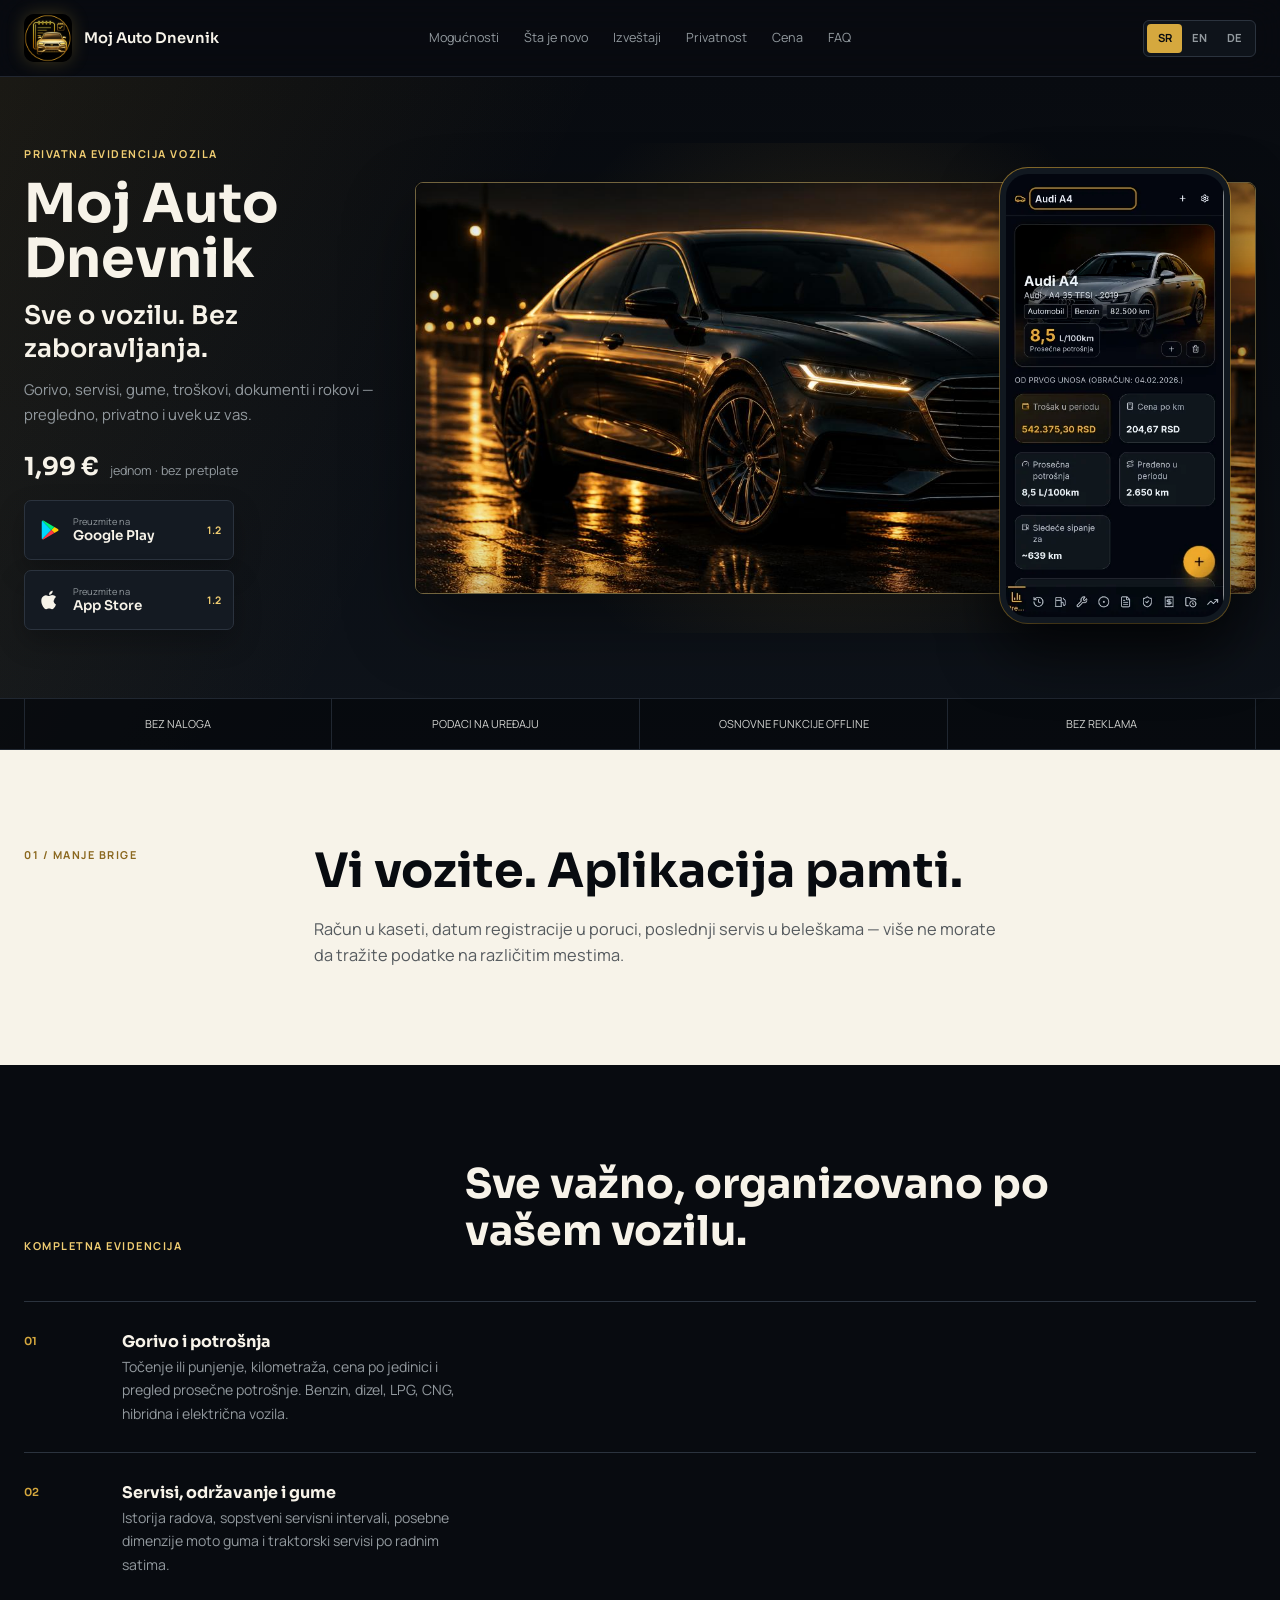
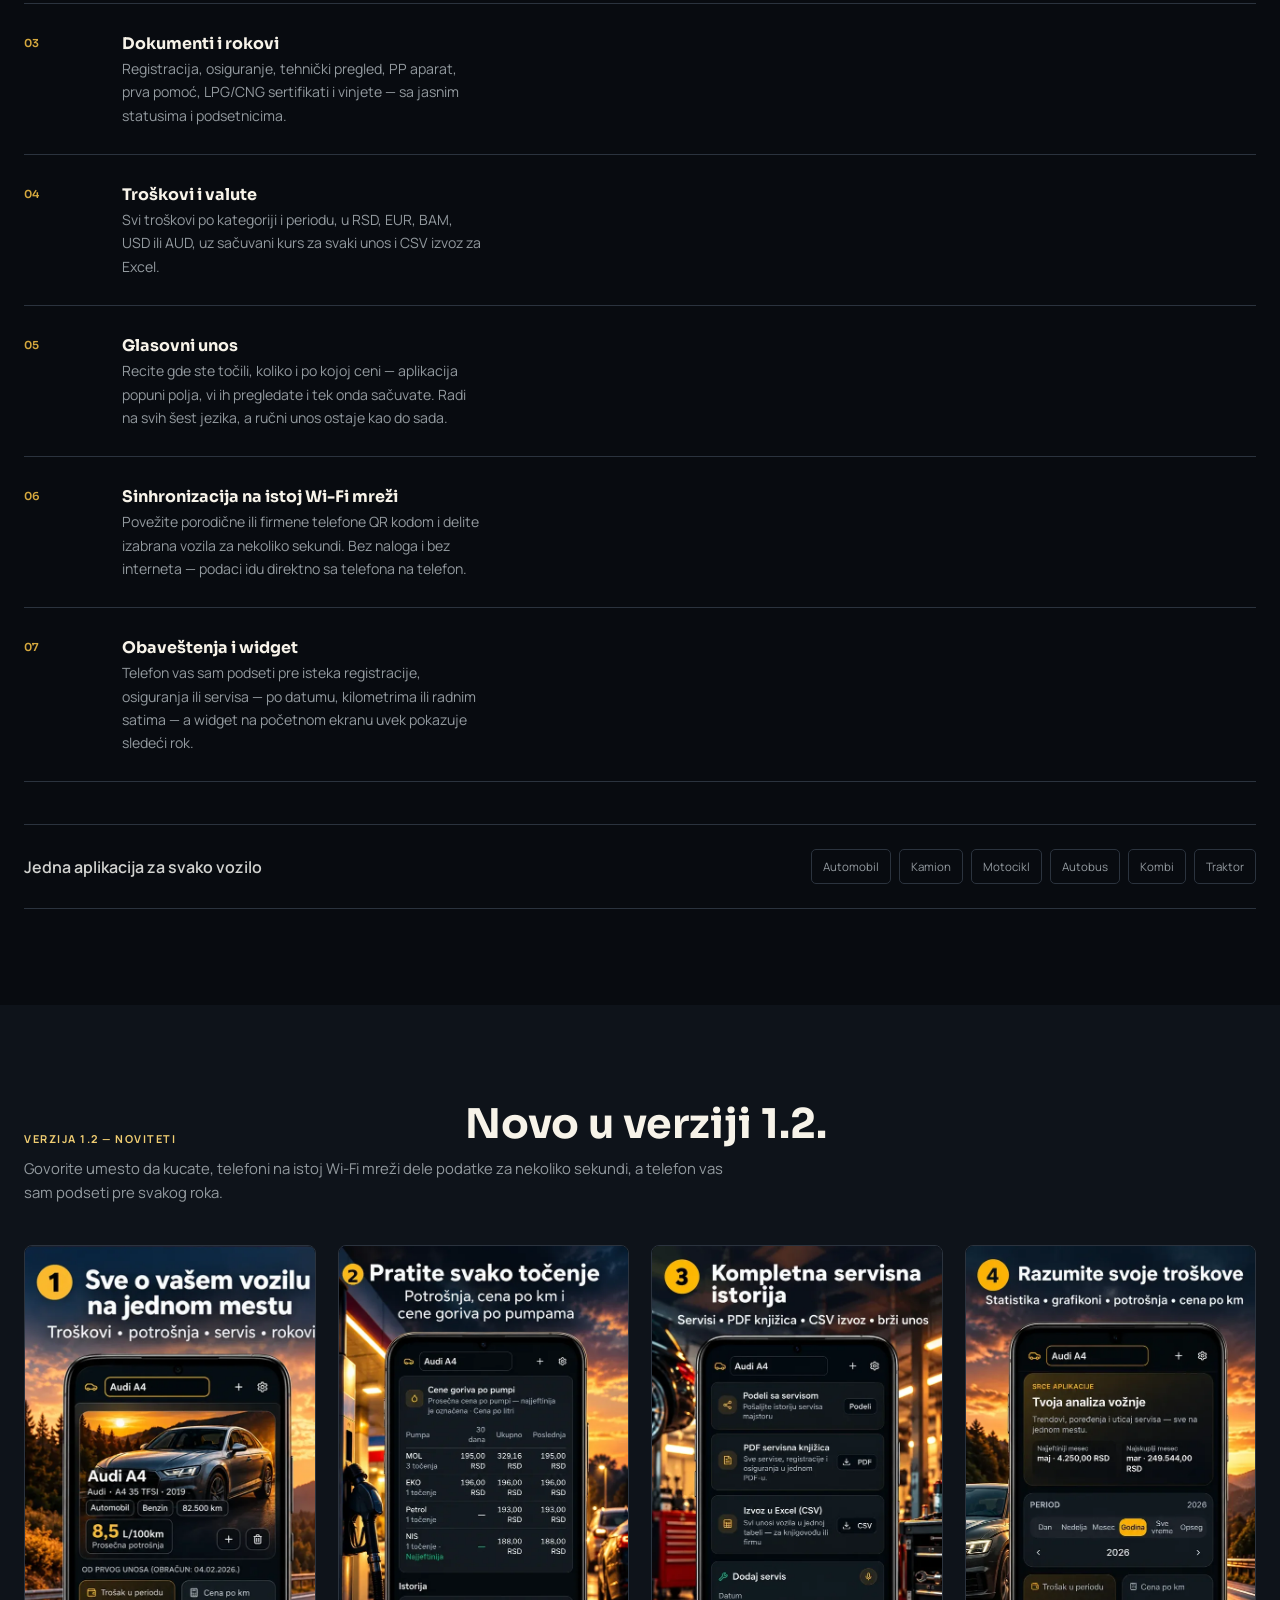
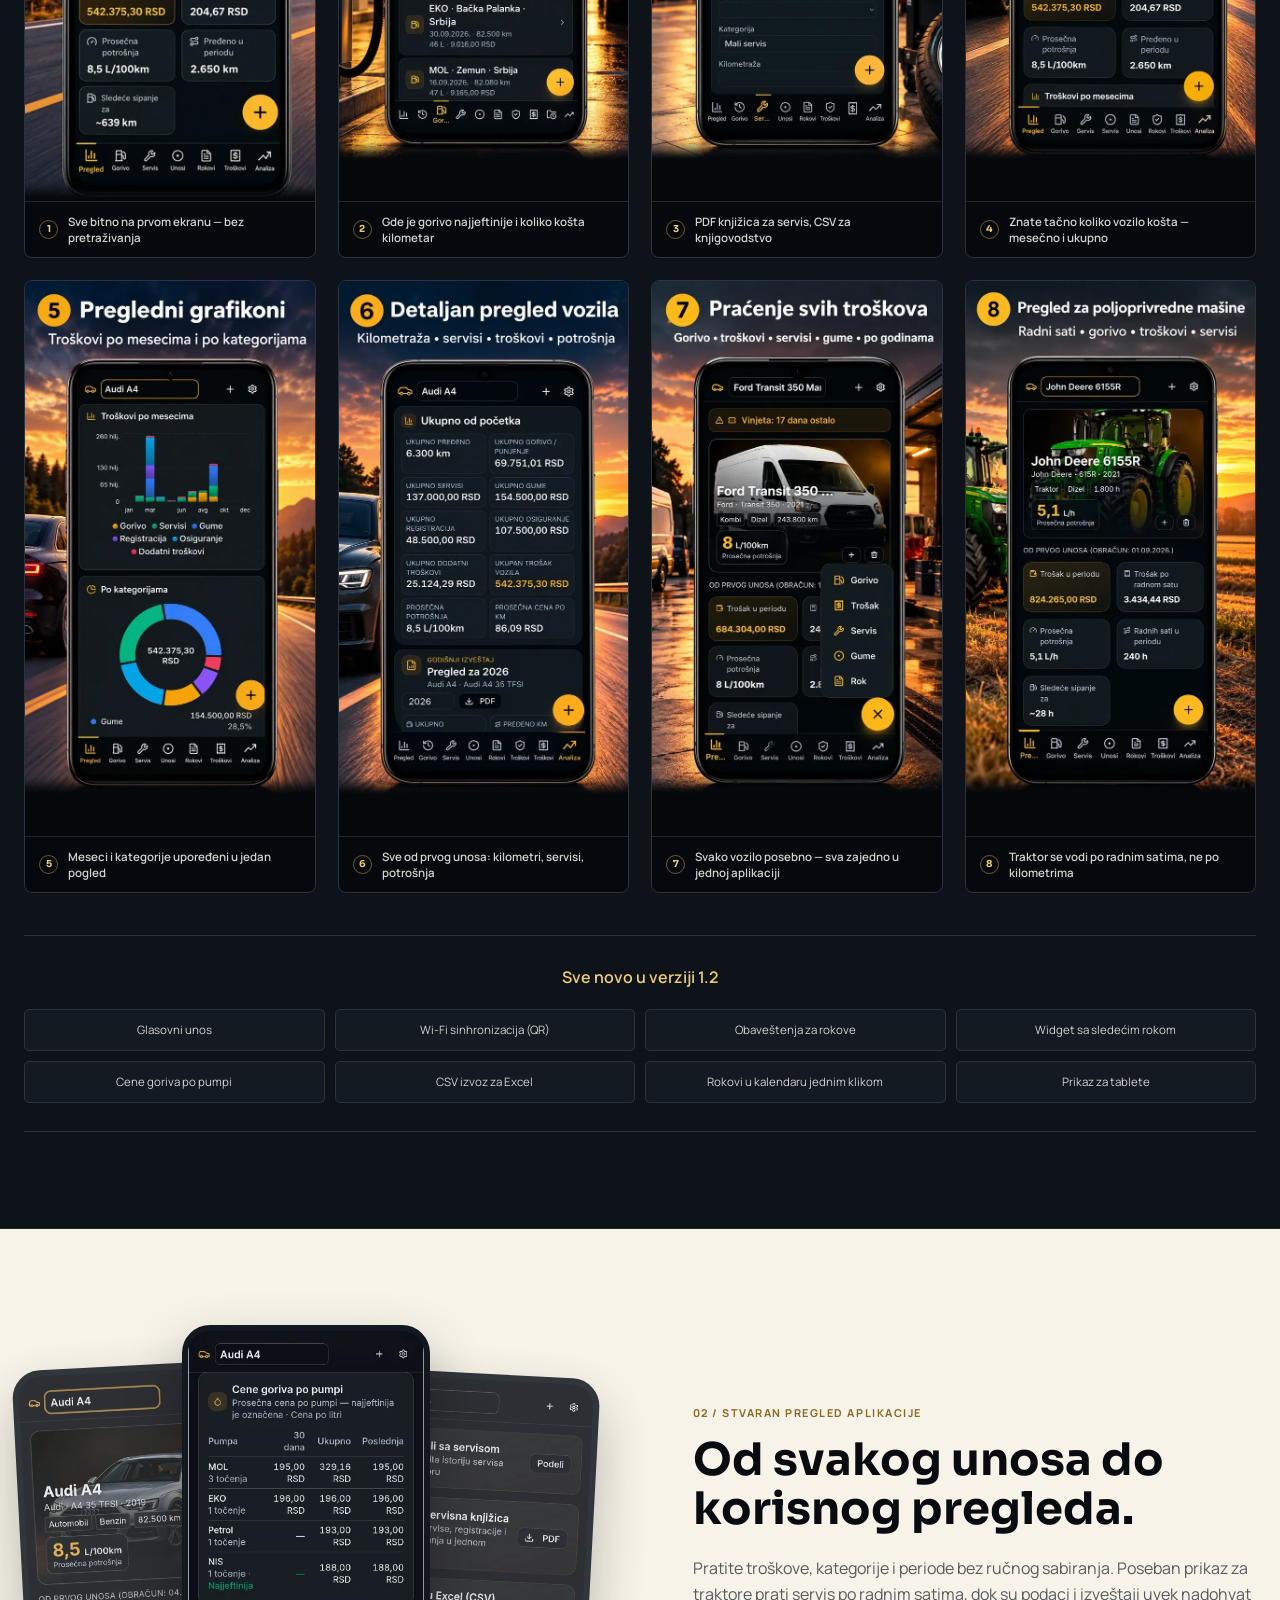
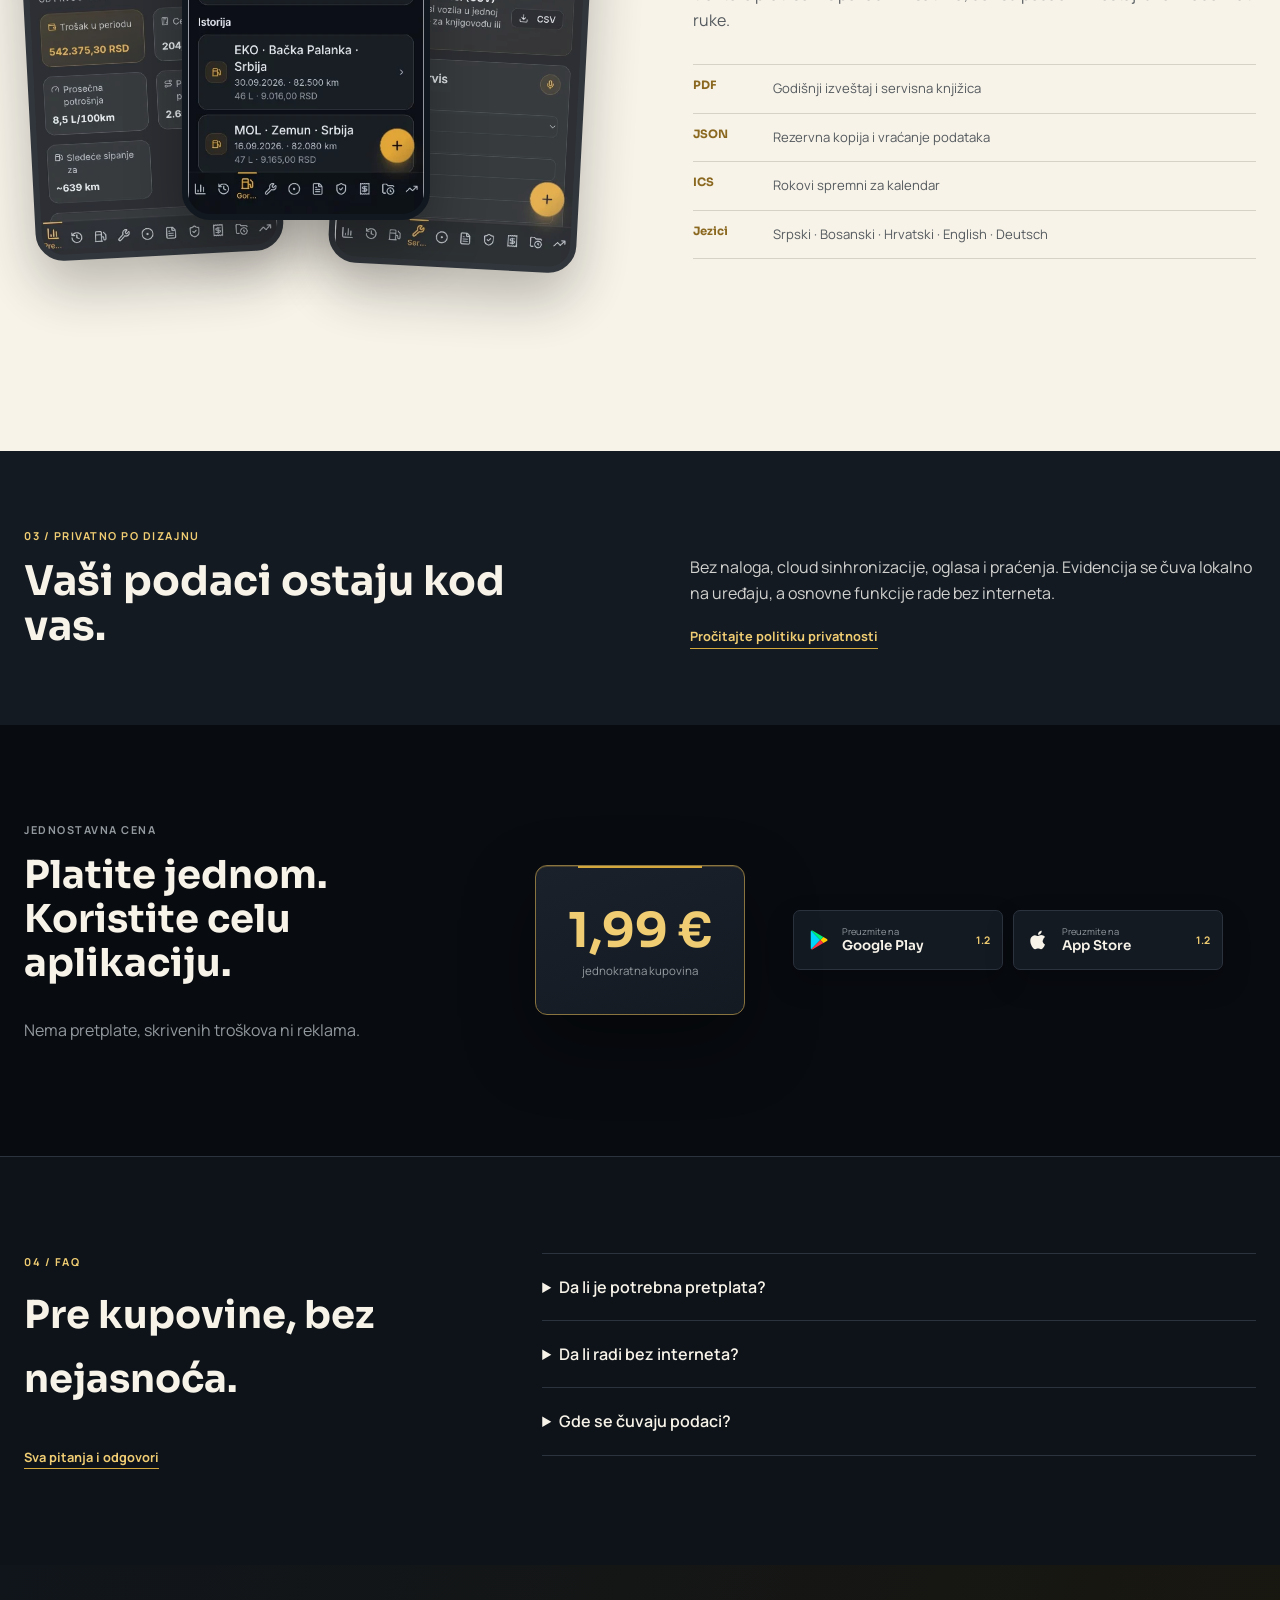
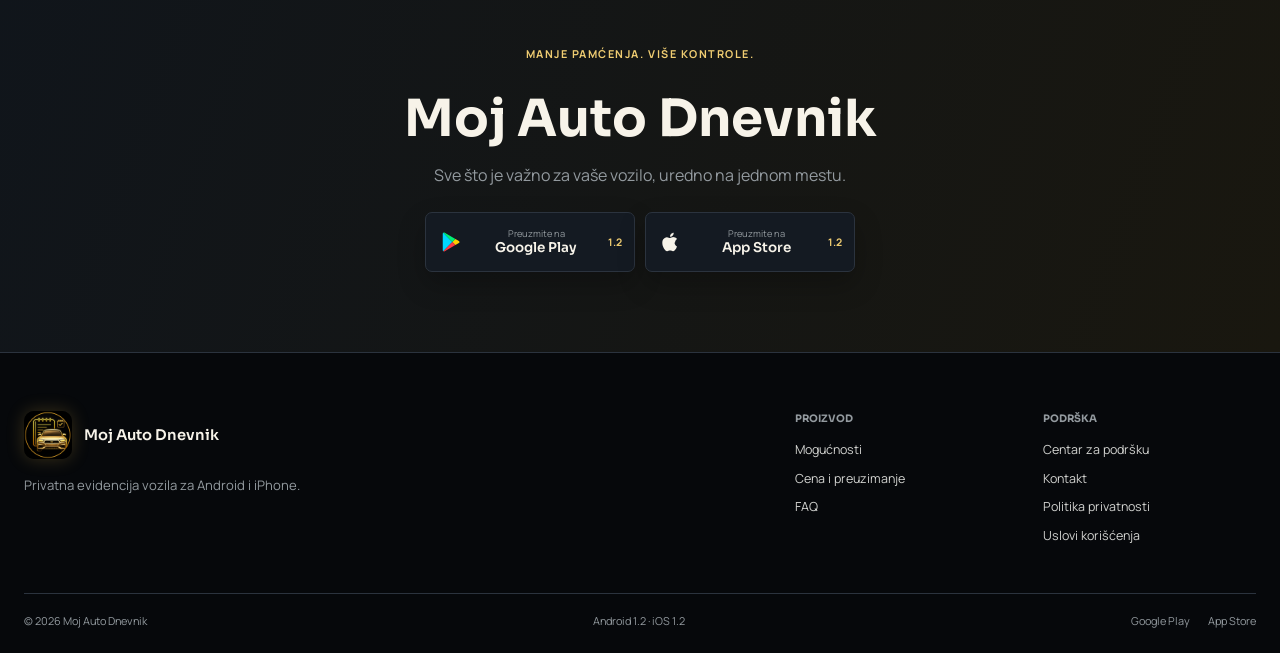
==== commit bc1a61ef: "Update website to version 1.2" ====
--- a/index.html
+++ b/index.html
@@ -1,69 +1,69 @@
 <!doctype html>
 <html lang="sr-Latn">
-<head data-title-sr="Moj Auto Dnevnik — Sve o vozilu, bez zaboravljanja" data-title-en="Moj Auto Dnevnik — Your vehicle, without the guesswork">
+<head data-title-sr="Moj Auto Dnevnik — Sve o vozilu, bez zaboravljanja" data-title-en="Moj Auto Dnevnik — Your vehicle, without the guesswork" data-title-de="Moj Auto Dnevnik — Ihr Fahrzeug, ohne Rätselraten">
   <meta charset="UTF-8"><meta name="viewport" content="width=device-width,initial-scale=1">
   <title>Moj Auto Dnevnik — Sve o vozilu, bez zaboravljanja</title>
-  <meta name="description" data-description-sr="Gorivo, servis, troškovi i rokovi za sva vaša vozila. Glasovni unos, sinhronizacija na istoj Wi-Fi mreži i podsetnici. Jednokratno 1,99 €." data-description-en="Fuel, service, costs and deadlines for all your vehicles. Voice entry, Wi-Fi sync and reminders. €1.99 once." content="Gorivo, servis, troškovi i rokovi za sva vaša vozila. Glasovni unos, sinhronizacija na istoj Wi-Fi mreži i podsetnici. Jednokratno 1,99 €.">
+  <meta name="description" data-description-sr="Gorivo, servis, troškovi i rokovi za sva vaša vozila. Glasovni unos, sinhronizacija na istoj Wi-Fi mreži i podsetnici. Jednokratno 1,99 €." data-description-en="Fuel, service, costs and deadlines for all your vehicles. Voice entry, Wi-Fi sync and reminders. €1.99 once." data-description-de="Kraftstoff, Service, Kosten und Fristen für alle Ihre Fahrzeuge. Spracheingabe, WLAN-Synchronisierung und Erinnerungen. Einmalig 1,99 €." content="Gorivo, servis, troškovi i rokovi za sva vaša vozila. Glasovni unos, sinhronizacija na istoj Wi-Fi mreži i podsetnici. Jednokratno 1,99 €.">
   <meta property="og:title" content="Moj Auto Dnevnik"><meta property="og:description" content="Sve o vašem vozilu na jednom mestu."><meta property="og:type" content="website"><meta name="twitter:card" content="summary_large_image"><meta name="theme-color" content="#080b10">
   <link rel="icon" type="image/png" sizes="32x32" href="assets/icons/favicon-32.png"><link rel="apple-touch-icon" href="assets/icons/apple-touch-icon.png"><link rel="stylesheet" href="assets/css/styles.css">
-<link rel="canonical" href="https://moj-auto-dnevnik.github.io/moj-auto-dnevnik/"><meta property="og:url" content="https://moj-auto-dnevnik.github.io/moj-auto-dnevnik/"><meta property="og:image" content="https://moj-auto-dnevnik.github.io/moj-auto-dnevnik/assets/og-share.jpg"><meta name="twitter:image" content="https://moj-auto-dnevnik.github.io/moj-auto-dnevnik/assets/og-share.jpg"><link rel="alternate" hreflang="sr" href="https://moj-auto-dnevnik.github.io/moj-auto-dnevnik/"><link rel="alternate" hreflang="en" href="https://moj-auto-dnevnik.github.io/moj-auto-dnevnik/?lang=en"><link rel="alternate" hreflang="x-default" href="https://moj-auto-dnevnik.github.io/moj-auto-dnevnik/"></head>
+<link rel="canonical" href="https://moj-auto-dnevnik.github.io/moj-auto-dnevnik/"><meta property="og:url" content="https://moj-auto-dnevnik.github.io/moj-auto-dnevnik/"><meta property="og:image" content="https://moj-auto-dnevnik.github.io/moj-auto-dnevnik/assets/og-share.jpg"><meta name="twitter:image" content="https://moj-auto-dnevnik.github.io/moj-auto-dnevnik/assets/og-share.jpg"><link rel="alternate" hreflang="sr" href="https://moj-auto-dnevnik.github.io/moj-auto-dnevnik/"><link rel="alternate" hreflang="en" href="https://moj-auto-dnevnik.github.io/moj-auto-dnevnik/?lang=en"><link rel="alternate" hreflang="de" href="https://moj-auto-dnevnik.github.io/moj-auto-dnevnik/?lang=de"><link rel="alternate" hreflang="x-default" href="https://moj-auto-dnevnik.github.io/moj-auto-dnevnik/"></head>
 <body>
-<a class="skip-link" href="#main" data-sr="Pređi na sadržaj" data-en="Skip to content">Pređi na sadržaj</a>
+<a class="skip-link" href="#main" data-sr="Pređi na sadržaj" data-en="Skip to content" data-de="Zum Inhalt springen">Pređi na sadržaj</a>
 <header class="site-header"><div class="shell nav">
   <a class="brand" href="index.html" aria-label="Moj Auto Dnevnik"><img src="assets/icons/icon-512.png" alt=""><span>Moj Auto Dnevnik</span></a>
-  <nav class="nav-links" aria-label="Glavna navigacija" data-label-sr="Glavna navigacija" data-label-en="Main navigation"><a href="#features" data-sr="Mogućnosti" data-en="Features">Mogućnosti</a><a href="#novo" data-sr="Šta je novo" data-en="What's new">Šta je novo</a><a href="#insights" data-sr="Izveštaji" data-en="Reports">Izveštaji</a><a href="#privacy" data-sr="Privatnost" data-en="Privacy">Privatnost</a><a href="#pricing" data-sr="Cena" data-en="Pricing">Cena</a><a href="faq.html">FAQ</a></nav>
-  <div class="nav-actions"><div class="language-switcher" role="group" aria-label="Izbor jezika" data-label-sr="Izbor jezika" data-label-en="Language selection"><button type="button" data-lang-choice="sr">SR</button><button type="button" data-lang-choice="en">EN</button></div><button class="nav-toggle" type="button" aria-label="Otvori meni" data-label-sr="Otvori meni" data-label-en="Open menu" aria-expanded="false"><svg viewBox="0 0 24 24" fill="none" stroke="currentColor" stroke-width="2"><path d="M4 7h16M4 12h16M4 17h16"/></svg></button></div>
+  <nav class="nav-links" aria-label="Glavna navigacija" data-label-sr="Glavna navigacija" data-label-en="Main navigation" data-label-de="Hauptnavigation"><a href="#features" data-sr="Mogućnosti" data-en="Features" data-de="Funktionen">Mogućnosti</a><a href="#novo" data-sr="Šta je novo" data-en="What's new" data-de="Neuigkeiten">Šta je novo</a><a href="#insights" data-sr="Izveštaji" data-en="Reports" data-de="Berichte">Izveštaji</a><a href="#privacy" data-sr="Privatnost" data-en="Privacy" data-de="Datenschutz">Privatnost</a><a href="#pricing" data-sr="Cena" data-en="Pricing" data-de="Preis">Cena</a><a href="faq.html">FAQ</a></nav>
+  <div class="nav-actions"><div class="language-switcher" role="group" aria-label="Izbor jezika" data-label-sr="Izbor jezika" data-label-en="Language selection" data-label-de="Sprachauswahl"><button type="button" data-lang-choice="sr">SR</button><button type="button" data-lang-choice="en">EN</button><button type="button" data-lang-choice="de">DE</button></div><button class="nav-toggle" type="button" aria-label="Otvori meni" data-label-sr="Otvori meni" data-label-en="Open menu" data-label-de="Menü öffnen" aria-expanded="false"><svg viewBox="0 0 24 24" fill="none" stroke="currentColor" stroke-width="2"><path d="M4 7h16M4 12h16M4 17h16"/></svg></button></div>
 </div></header>
 <main id="main">
   <section class="hero"><div class="shell hero-inner">
-    <div class="hero-copy reveal"><p class="eyebrow" data-sr="Privatna evidencija vozila" data-en="Private vehicle logbook">Privatna evidencija vozila</p><h1>Moj Auto Dnevnik</h1><p class="hero-line" data-sr="Sve o vozilu. Bez zaboravljanja." data-en="Everything about your vehicle. Nothing forgotten.">Sve o vozilu. Bez zaboravljanja.</p><p class="hero-lead" data-sr="Gorivo, servisi, gume, troškovi, dokumenti i rokovi — pregledno, privatno i uvek uz vas." data-en="Fuel, service, tires, costs, documents and deadlines — organized, private and always with you.">Gorivo, servisi, gume, troškovi, dokumenti i rokovi — pregledno, privatno i uvek uz vas.</p>
-      <div class="price-chip"><strong data-sr="1,99 €" data-en="€1.99">1,99 €</strong><span data-sr="jednom · bez pretplate" data-en="once · no subscription">jednom · bez pretplate</span></div>
-      <div class="store-actions"><a class="store-button" href="https://play.google.com/store/apps/details?id=app.mojautodnevnik&amp;hl=sr-Latn&amp;gl=RS" target="_blank" rel="noopener noreferrer"><span class="store-mark"><svg viewBox="0 0 24 24" width="22" height="22" aria-hidden="true"><path fill="#00d7fe" d="M3.6 1.8 13.4 12 3.6 22.2c-.4-.2-.6-.6-.6-1.1V2.9c0-.5.2-.9.6-1.1z"/><path fill="#ffce00" d="m16.8 8.6-3.4 3.4 3.4 3.4 3.8-2.2c.9-.5.9-1.9 0-2.4z"/><path fill="#00f076" d="M3.6 1.8 13.4 12l3.4-3.4L5.2 1.9c-.6-.3-1.2-.3-1.6-.1z"/><path fill="#ff3a44" d="M13.4 12 3.6 22.2c.4.2 1 .2 1.6-.1l11.6-6.7z"/></svg></span><span><small data-sr="Preuzmite na" data-en="Get it on">Preuzmite na</small><strong>Google Play</strong></span><em>1.2</em></a><div class="store-item"><a class="store-button" href="https://apps.apple.com/rs/app/moj-auto-dnevnik/id6808222806" target="_blank" rel="noopener noreferrer"><span class="store-mark apple"><svg viewBox="0 0 24 24" width="22" height="22" aria-hidden="true"><path fill="currentColor" d="M16.4 12.6c0-2.6 2.1-3.8 2.2-3.9-1.2-1.8-3.1-2-3.7-2-1.6-.2-3.1.9-3.9.9s-2-.9-3.4-.9c-1.7 0-3.3 1-4.2 2.6-1.8 3.1-.5 7.7 1.3 10.2.8 1.2 1.8 2.6 3.1 2.5 1.2 0 1.7-.8 3.2-.8s1.9.8 3.2.8c1.3 0 2.2-1.2 3-2.4.9-1.4 1.3-2.7 1.3-2.8 0 0-2.6-1-2.6-4.2zM13.9 4.9c.7-.8 1.1-1.9 1-3-1 0-2.2.7-2.9 1.5-.6.7-1.2 1.8-1 2.9 1.1.1 2.2-.6 2.9-1.4z"/></svg></span><span><small data-sr="Preuzmite na" data-en="Download on the">Preuzmite na</small><strong>App Store</strong></span><em>1.1</em></a><span class="store-note" data-sr="Verzija 1.2 uskoro" data-en="Version 1.2 coming soon">Verzija 1.2 uskoro</span></div></div>
+    <div class="hero-copy reveal"><p class="eyebrow" data-sr="Privatna evidencija vozila" data-en="Private vehicle logbook" data-de="Privates Fahrzeugtagebuch">Privatna evidencija vozila</p><h1>Moj Auto Dnevnik</h1><p class="hero-line" data-sr="Sve o vozilu. Bez zaboravljanja." data-en="Everything about your vehicle. Nothing forgotten." data-de="Alles über Ihr Fahrzeug. Nichts vergessen.">Sve o vozilu. Bez zaboravljanja.</p><p class="hero-lead" data-sr="Gorivo, servisi, gume, troškovi, dokumenti i rokovi — pregledno, privatno i uvek uz vas." data-en="Fuel, service, tires, costs, documents and deadlines — organized, private and always with you." data-de="Kraftstoff, Service, Reifen, Kosten, Dokumente und Fristen — geordnet, privat und immer dabei.">Gorivo, servisi, gume, troškovi, dokumenti i rokovi — pregledno, privatno i uvek uz vas.</p>
+      <div class="price-chip"><strong data-sr="1,99 €" data-en="€1.99" data-de="1,99 €">1,99 €</strong><span data-sr="jednom · bez pretplate" data-en="once · no subscription" data-de="einmalig · kein Abo">jednom · bez pretplate</span></div>
+      <div class="store-actions"><a class="store-button" href="https://play.google.com/store/apps/details?id=app.mojautodnevnik&amp;hl=sr-Latn&amp;gl=RS" target="_blank" rel="noopener noreferrer"><span class="store-mark"><svg viewBox="0 0 24 24" width="22" height="22" aria-hidden="true"><path fill="#00d7fe" d="M3.6 1.8 13.4 12 3.6 22.2c-.4-.2-.6-.6-.6-1.1V2.9c0-.5.2-.9.6-1.1z"/><path fill="#ffce00" d="m16.8 8.6-3.4 3.4 3.4 3.4 3.8-2.2c.9-.5.9-1.9 0-2.4z"/><path fill="#00f076" d="M3.6 1.8 13.4 12l3.4-3.4L5.2 1.9c-.6-.3-1.2-.3-1.6-.1z"/><path fill="#ff3a44" d="M13.4 12 3.6 22.2c.4.2 1 .2 1.6-.1l11.6-6.7z"/></svg></span><span><small data-sr="Preuzmite na" data-en="Get it on" data-de="Jetzt bei">Preuzmite na</small><strong>Google Play</strong></span><em>1.2</em></a><div class="store-item"><a class="store-button" href="https://apps.apple.com/rs/app/moj-auto-dnevnik/id6808222806" target="_blank" rel="noopener noreferrer"><span class="store-mark apple"><svg viewBox="0 0 24 24" width="22" height="22" aria-hidden="true"><path fill="currentColor" d="M16.4 12.6c0-2.6 2.1-3.8 2.2-3.9-1.2-1.8-3.1-2-3.7-2-1.6-.2-3.1.9-3.9.9s-2-.9-3.4-.9c-1.7 0-3.3 1-4.2 2.6-1.8 3.1-.5 7.7 1.3 10.2.8 1.2 1.8 2.6 3.1 2.5 1.2 0 1.7-.8 3.2-.8s1.9.8 3.2.8c1.3 0 2.2-1.2 3-2.4.9-1.4 1.3-2.7 1.3-2.8 0 0-2.6-1-2.6-4.2zM13.9 4.9c.7-.8 1.1-1.9 1-3-1 0-2.2.7-2.9 1.5-.6.7-1.2 1.8-1 2.9 1.1.1 2.2-.6 2.9-1.4z"/></svg></span><span><small data-sr="Preuzmite na" data-en="Download on the" data-de="Laden im">Preuzmite na</small><strong>App Store</strong></span><em>1.2</em></a></div></div>
     </div>
     <div class="hero-art reveal"><img src="assets/images/hero-automotive.jpg" width="1280" height="960" alt="Moj Auto Dnevnik — premium automobilski vizuel"><div class="hero-phone"><img src="assets/images/screens/screen-audi-overview.webp" width="349" height="708" alt="Moj Auto Dnevnik — pregled vozila u aplikaciji"></div></div>
-  </div><div class="hero-proof"><div class="shell"><span data-sr="Bez naloga" data-en="No account">Bez naloga</span><span data-sr="Podaci na uređaju" data-en="On-device data">Podaci na uređaju</span><span data-sr="Osnovne funkcije offline" data-en="Core features offline">Osnovne funkcije offline</span><span data-sr="Bez reklama" data-en="Ad-free">Bez reklama</span></div></div></section>
+  </div><div class="hero-proof"><div class="shell"><span data-sr="Bez naloga" data-en="No account" data-de="Kein Konto">Bez naloga</span><span data-sr="Podaci na uređaju" data-en="On-device data" data-de="Daten auf dem Gerät">Podaci na uređaju</span><span data-sr="Osnovne funkcije offline" data-en="Core features offline" data-de="Kernfunktionen offline">Osnovne funkcije offline</span><span data-sr="Bez reklama" data-en="Ad-free" data-de="Werbefrei">Bez reklama</span></div></div></section>
 
-  <section class="intro-band"><div class="shell intro-grid"><p class="section-no">01 / <span data-sr="Manje brige" data-en="Less to remember">Manje brige</span></p><div><h2 data-sr="Vi vozite. Aplikacija pamti." data-en="You drive. The app remembers.">Vi vozite. Aplikacija pamti.</h2><p data-sr="Račun u kaseti, datum registracije u poruci, poslednji servis u beleškama — više ne morate da tražite podatke na različitim mestima." data-en="A receipt in the glovebox, registration date in a message, last service in your notes — no more searching across different places.">Račun u kaseti, datum registracije u poruci, poslednji servis u beleškama — više ne morate da tražite podatke na različitim mestima.</p></div></div></section>
+  <section class="intro-band"><div class="shell intro-grid"><p class="section-no">01 / <span data-sr="Manje brige" data-en="Less to remember" data-de="Weniger zu merken">Manje brige</span></p><div><h2 data-sr="Vi vozite. Aplikacija pamti." data-en="You drive. The app remembers." data-de="Sie fahren. Die App merkt sich alles.">Vi vozite. Aplikacija pamti.</h2><p data-sr="Račun u kaseti, datum registracije u poruci, poslednji servis u beleškama — više ne morate da tražite podatke na različitim mestima." data-en="A receipt in the glovebox, registration date in a message, last service in your notes — no more searching across different places." data-de="Die Quittung im Handschuhfach, das Zulassungsdatum in einer Nachricht, der letzte Service in den Notizen — kein Suchen mehr an verschiedenen Orten.">Račun u kaseti, datum registracije u poruci, poslednji servis u beleškama — više ne morate da tražite podatke na različitim mestima.</p></div></div></section>
 
-  <section id="features" class="features-section"><div class="shell"><header class="section-heading"><p class="eyebrow" data-sr="Kompletna evidencija" data-en="Complete records">Kompletna evidencija</p><h2 data-sr="Sve važno, organizovano po vašem vozilu." data-en="Everything important, organized around your vehicle.">Sve važno, organizovano po vašem vozilu.</h2></header>
+  <section id="features" class="features-section"><div class="shell"><header class="section-heading"><p class="eyebrow" data-sr="Kompletna evidencija" data-en="Complete records" data-de="Vollständige Aufzeichnungen">Kompletna evidencija</p><h2 data-sr="Sve važno, organizovano po vašem vozilu." data-en="Everything important, organized around your vehicle." data-de="Alles Wichtige, rund um Ihr Fahrzeug geordnet.">Sve važno, organizovano po vašem vozilu.</h2></header>
     <div class="feature-list">
-      <article><span>01</span><div><h3 data-sr="Gorivo i potrošnja" data-en="Fuel and consumption">Gorivo i potrošnja</h3><p data-sr="Točenje ili punjenje, kilometraža, cena po jedinici i pregled prosečne potrošnje. Benzin, dizel, LPG, CNG, hibridna i električna vozila." data-en="Refueling or charging, mileage, unit price and average consumption. Petrol, diesel, LPG, CNG, hybrid and electric vehicles.">Točenje ili punjenje, kilometraža, cena po jedinici i pregled prosečne potrošnje. Benzin, dizel, LPG, CNG, hibridna i električna vozila.</p></div></article>
-      <article><span>02</span><div><h3 data-sr="Servisi, održavanje i gume" data-en="Service, maintenance and tires">Servisi, održavanje i gume</h3><p data-sr="Istorija radova, sopstveni servisni intervali, posebne dimenzije moto guma i traktorski servisi po radnim satima." data-en="Work history, your own service intervals, separate motorcycle tire sizes and tractor service by operating hours.">Istorija radova, sopstveni servisni intervali, posebne dimenzije moto guma i traktorski servisi po radnim satima.</p></div></article>
-      <article><span>03</span><div><h3 data-sr="Dokumenti i rokovi" data-en="Documents and deadlines">Dokumenti i rokovi</h3><p data-sr="Registracija, osiguranje, tehnički pregled, PP aparat, prva pomoć, LPG/CNG sertifikati i vinjete — sa jasnim statusima i podsetnicima." data-en="Registration, insurance, inspection, fire extinguisher, first aid, LPG/CNG certificates and vignettes — with clear status and reminders.">Registracija, osiguranje, tehnički pregled, PP aparat, prva pomoć, LPG/CNG sertifikati i vinjete — sa jasnim statusima i podsetnicima.</p></div></article>
-      <article><span>04</span><div><h3 data-sr="Troškovi i valute" data-en="Costs and currencies">Troškovi i valute</h3><p data-sr="Svi troškovi po kategoriji i periodu, u RSD, EUR, BAM, USD ili AUD, uz sačuvani kurs za svaki unos i CSV izvoz za Excel." data-en="All costs by category and period in RSD, EUR, BAM, USD or AUD, with the exchange rate stored for each entry and CSV export for Excel.">Svi troškovi po kategoriji i periodu, u RSD, EUR, BAM, USD ili AUD, uz sačuvani kurs za svaki unos i CSV izvoz za Excel.</p></div></article>
-      <article><span>05</span><div><h3 data-sr="Glasovni unos" data-en="Voice entry">Glasovni unos</h3><p data-sr="Recite gde ste točili, koliko i po kojoj ceni — aplikacija popuni polja, vi ih pregledate i tek onda sačuvate. Radi na svih šest jezika, a ručni unos ostaje kao do sada." data-en="Say where you filled up, how much and at what price — the app fills the fields for you to review and then save. Works in all six languages, with manual entry just as before.">Recite gde ste točili, koliko i po kojoj ceni — aplikacija popuni polja, vi ih pregledate i tek onda sačuvate. Radi na svih šest jezika, a ručni unos ostaje kao do sada.</p></div></article>
-      <article><span>06</span><div><h3 data-sr="Sinhronizacija na istoj Wi-Fi mreži" data-en="Sync on the same Wi-Fi">Sinhronizacija na istoj Wi-Fi mreži</h3><p data-sr="Povežite porodične ili firmene telefone QR kodom i delite izabrana vozila za nekoliko sekundi. Bez naloga i bez interneta — podaci idu direktno sa telefona na telefon." data-en="Link family or company phones with a QR code and share selected vehicles in seconds. No account, no internet — data goes straight from phone to phone.">Povežite porodične ili firmene telefone QR kodom i delite izabrana vozila za nekoliko sekundi. Bez naloga i bez interneta — podaci idu direktno sa telefona na telefon.</p></div></article>
-      <article><span>07</span><div><h3 data-sr="Obaveštenja i widget" data-en="Notifications and widget">Obaveštenja i widget</h3><p data-sr="Telefon vas sam podseti pre isteka registracije, osiguranja ili servisa — po datumu, kilometrima ili radnim satima — a widget na početnom ekranu uvek pokazuje sledeći rok." data-en="Your phone reminds you before a registration, insurance or service expires — by date, mileage or operating hours — and the home-screen widget always shows the next deadline.">Telefon vas sam podseti pre isteka registracije, osiguranja ili servisa — po datumu, kilometrima ili radnim satima — a widget na početnom ekranu uvek pokazuje sledeći rok.</p></div></article>
+      <article><span>01</span><div><h3 data-sr="Gorivo i potrošnja" data-en="Fuel and consumption" data-de="Kraftstoff und Verbrauch">Gorivo i potrošnja</h3><p data-sr="Točenje ili punjenje, kilometraža, cena po jedinici i pregled prosečne potrošnje. Benzin, dizel, LPG, CNG, hibridna i električna vozila." data-en="Refueling or charging, mileage, unit price and average consumption. Petrol, diesel, LPG, CNG, hybrid and electric vehicles." data-de="Tanken oder Laden, Kilometerstand, Einheitspreis und Durchschnittsverbrauch. Benzin, Diesel, LPG, CNG, Hybrid- und Elektrofahrzeuge.">Točenje ili punjenje, kilometraža, cena po jedinici i pregled prosečne potrošnje. Benzin, dizel, LPG, CNG, hibridna i električna vozila.</p></div></article>
+      <article><span>02</span><div><h3 data-sr="Servisi, održavanje i gume" data-en="Service, maintenance and tires" data-de="Service, Wartung und Reifen">Servisi, održavanje i gume</h3><p data-sr="Istorija radova, sopstveni servisni intervali, posebne dimenzije moto guma i traktorski servisi po radnim satima." data-en="Work history, your own service intervals, separate motorcycle tire sizes and tractor service by operating hours." data-de="Arbeitsverlauf, eigene Serviceintervalle, getrennte Reifengrößen für Motorräder und Traktorservice nach Betriebsstunden.">Istorija radova, sopstveni servisni intervali, posebne dimenzije moto guma i traktorski servisi po radnim satima.</p></div></article>
+      <article><span>03</span><div><h3 data-sr="Dokumenti i rokovi" data-en="Documents and deadlines" data-de="Dokumente und Fristen">Dokumenti i rokovi</h3><p data-sr="Registracija, osiguranje, tehnički pregled, PP aparat, prva pomoć, LPG/CNG sertifikati i vinjete — sa jasnim statusima i podsetnicima." data-en="Registration, insurance, inspection, fire extinguisher, first aid, LPG/CNG certificates and vignettes — with clear status and reminders." data-de="Zulassung, Versicherung, Hauptuntersuchung, Feuerlöscher, Verbandskasten, LPG/CNG-Prüfungen und Vignetten — mit klarem Status und Erinnerungen.">Registracija, osiguranje, tehnički pregled, PP aparat, prva pomoć, LPG/CNG sertifikati i vinjete — sa jasnim statusima i podsetnicima.</p></div></article>
+      <article><span>04</span><div><h3 data-sr="Troškovi i valute" data-en="Costs and currencies" data-de="Kosten und Währungen">Troškovi i valute</h3><p data-sr="Svi troškovi po kategoriji i periodu, u RSD, EUR, BAM, USD ili AUD, uz sačuvani kurs za svaki unos i CSV izvoz za Excel." data-en="All costs by category and period in RSD, EUR, BAM, USD or AUD, with the exchange rate stored for each entry and CSV export for Excel." data-de="Alle Kosten nach Kategorie und Zeitraum in RSD, EUR, BAM, USD oder AUD, mit gespeichertem Wechselkurs für jeden Eintrag und CSV-Export für Excel.">Svi troškovi po kategoriji i periodu, u RSD, EUR, BAM, USD ili AUD, uz sačuvani kurs za svaki unos i CSV izvoz za Excel.</p></div></article>
+      <article><span>05</span><div><h3 data-sr="Glasovni unos" data-en="Voice entry" data-de="Spracheingabe">Glasovni unos</h3><p data-sr="Recite gde ste točili, koliko i po kojoj ceni — aplikacija popuni polja, vi ih pregledate i tek onda sačuvate. Radi na svih šest jezika, a ručni unos ostaje kao do sada." data-en="Say where you filled up, how much and at what price — the app fills the fields for you to review and then save. Works in all six languages, with manual entry just as before." data-de="Sagen Sie, wo, wie viel und zu welchem Preis Sie getankt haben — die App füllt die Felder aus, Sie prüfen und speichern. Funktioniert in allen sechs Sprachen, die manuelle Eingabe bleibt wie gewohnt.">Recite gde ste točili, koliko i po kojoj ceni — aplikacija popuni polja, vi ih pregledate i tek onda sačuvate. Radi na svih šest jezika, a ručni unos ostaje kao do sada.</p></div></article>
+      <article><span>06</span><div><h3 data-sr="Sinhronizacija na istoj Wi-Fi mreži" data-en="Sync on the same Wi-Fi" data-de="Synchronisierung im selben WLAN">Sinhronizacija na istoj Wi-Fi mreži</h3><p data-sr="Povežite porodične ili firmene telefone QR kodom i delite izabrana vozila za nekoliko sekundi. Bez naloga i bez interneta — podaci idu direktno sa telefona na telefon." data-en="Link family or company phones with a QR code and share selected vehicles in seconds. No account, no internet — data goes straight from phone to phone." data-de="Verbinden Sie Telefone von Familie oder Firma per QR-Code und teilen Sie ausgewählte Fahrzeuge in Sekunden. Kein Konto, kein Internet — die Daten gehen direkt von Telefon zu Telefon.">Povežite porodične ili firmene telefone QR kodom i delite izabrana vozila za nekoliko sekundi. Bez naloga i bez interneta — podaci idu direktno sa telefona na telefon.</p></div></article>
+      <article><span>07</span><div><h3 data-sr="Obaveštenja i widget" data-en="Notifications and widget" data-de="Benachrichtigungen und Widget">Obaveštenja i widget</h3><p data-sr="Telefon vas sam podseti pre isteka registracije, osiguranja ili servisa — po datumu, kilometrima ili radnim satima — a widget na početnom ekranu uvek pokazuje sledeći rok." data-en="Your phone reminds you before a registration, insurance or service expires — by date, mileage or operating hours — and the home-screen widget always shows the next deadline." data-de="Ihr Telefon erinnert Sie, bevor Zulassung, Versicherung oder Service ablaufen — nach Datum, Kilometerstand oder Betriebsstunden — und das Widget auf dem Startbildschirm zeigt immer die nächste Frist.">Telefon vas sam podseti pre isteka registracije, osiguranja ili servisa — po datumu, kilometrima ili radnim satima — a widget na početnom ekranu uvek pokazuje sledeći rok.</p></div></article>
     </div>
-    <div class="vehicle-strip"><p data-sr="Jedna aplikacija za svako vozilo" data-en="One app for every vehicle">Jedna aplikacija za svako vozilo</p><div><span data-sr="Automobil" data-en="Car">Automobil</span><span data-sr="Kamion" data-en="Truck">Kamion</span><span data-sr="Motocikl" data-en="Motorcycle">Motocikl</span><span data-sr="Autobus" data-en="Bus">Autobus</span><span data-sr="Kombi" data-en="Van">Kombi</span><span data-sr="Traktor" data-en="Tractor">Traktor</span></div></div>
+    <div class="vehicle-strip"><p data-sr="Jedna aplikacija za svako vozilo" data-en="One app for every vehicle" data-de="Eine App für jedes Fahrzeug">Jedna aplikacija za svako vozilo</p><div><span data-sr="Automobil" data-en="Car" data-de="Auto">Automobil</span><span data-sr="Kamion" data-en="Truck" data-de="Lkw">Kamion</span><span data-sr="Motocikl" data-en="Motorcycle" data-de="Motorrad">Motocikl</span><span data-sr="Autobus" data-en="Bus" data-de="Bus">Autobus</span><span data-sr="Kombi" data-en="Van" data-de="Transporter">Kombi</span><span data-sr="Traktor" data-en="Tractor" data-de="Traktor">Traktor</span></div></div>
   </div></section>
 
   <section id="novo" class="v12"><div class="shell">
-    <header class="section-heading"><p class="eyebrow" data-sr="Verzija 1.2 — noviteti" data-en="Version 1.2 — what's new">Verzija 1.2 — noviteti</p><h2 data-sr="Novo u verziji 1.2." data-en="New in version 1.2.">Novo u verziji 1.2.</h2></header>
-    <p class="v12-lead" data-sr="Govorite umesto da kucate, telefoni na istoj Wi-Fi mreži dele podatke za nekoliko sekundi, a telefon vas sam podseti pre svakog roka." data-en="Speak instead of typing, phones on the same Wi-Fi share data in seconds, and your phone reminds you before every deadline.">Govorite umesto da kucate, telefoni na istoj Wi-Fi mreži dele podatke za nekoliko sekundi, a telefon vas sam podseti pre svakog roka.</p>
+    <header class="section-heading"><p class="eyebrow" data-sr="Verzija 1.2 — noviteti" data-en="Version 1.2 — what's new" data-de="Version 1.2 — was ist neu">Verzija 1.2 — noviteti</p><h2 data-sr="Novo u verziji 1.2." data-en="New in version 1.2." data-de="Neu in Version 1.2.">Novo u verziji 1.2.</h2></header>
+    <p class="v12-lead" data-sr="Govorite umesto da kucate, telefoni na istoj Wi-Fi mreži dele podatke za nekoliko sekundi, a telefon vas sam podseti pre svakog roka." data-en="Speak instead of typing, phones on the same Wi-Fi share data in seconds, and your phone reminds you before every deadline." data-de="Sprechen statt tippen, Telefone im selben WLAN teilen Daten in Sekunden, und Ihr Telefon erinnert Sie vor jeder Frist.">Govorite umesto da kucate, telefoni na istoj Wi-Fi mreži dele podatke za nekoliko sekundi, a telefon vas sam podseti pre svakog roka.</p>
     <div class="v12-grid">
-      <figure class="v12-item"><img src="assets/images/v12/01-pregled-vozila.webp" loading="lazy" width="620" height="1189" alt="Pregled vozila sa stanjem, troškovima i potrošnjom"><figcaption><b>1</b><span data-sr="Sve bitno na prvom ekranu — bez pretraživanja" data-en="Everything that matters on the first screen">Sve bitno na prvom ekranu — bez pretraživanja</span></figcaption></figure>
-      <figure class="v12-item"><img src="assets/images/v12/02-gorivo-cene.webp" loading="lazy" width="620" height="1189" alt="Gorivo: cene po pumpama i istorija točenja"><figcaption><b>2</b><span data-sr="Gde je gorivo najjeftinije i koliko košta kilometar" data-en="Which pump is cheapest, and what a kilometre costs">Gde je gorivo najjeftinije i koliko košta kilometar</span></figcaption></figure>
-      <figure class="v12-item"><img src="assets/images/v12/03-servisna-istorija.webp" loading="lazy" width="620" height="1189" alt="Servis: PDF knjižica, CSV izvoz i dodavanje servisa"><figcaption><b>3</b><span data-sr="PDF knjižica za servis, CSV za knjigovodstvo" data-en="A PDF service book, CSV for your accountant">PDF knjižica za servis, CSV za knjigovodstvo</span></figcaption></figure>
-      <figure class="v12-item"><img src="assets/images/v12/04-analiza-troskova.webp" loading="lazy" width="620" height="1189" alt="Analiza troškova vožnje sa najjeftinijim i najskupljim mesecom"><figcaption><b>4</b><span data-sr="Znate tačno koliko vozilo košta — mesečno i ukupno" data-en="Know exactly what the vehicle costs — monthly and overall">Znate tačno koliko vozilo košta — mesečno i ukupno</span></figcaption></figure>
-      <figure class="v12-item"><img src="assets/images/v12/05-grafikoni.webp" loading="lazy" width="620" height="1189" alt="Grafikoni troškova po mesecima i po kategorijama"><figcaption><b>5</b><span data-sr="Meseci i kategorije upoređeni u jedan pogled" data-en="Months and categories compared in one view">Meseci i kategorije upoređeni u jedan pogled</span></figcaption></figure>
-      <figure class="v12-item"><img src="assets/images/v12/06-detaljni-pregled.webp" loading="lazy" width="620" height="1189" alt="Detaljan pregled vozila sa ukupnim troškovima i godišnjim izveštajem"><figcaption><b>6</b><span data-sr="Sve od prvog unosa: kilometri, servisi, potrošnja" data-en="Everything since day one: mileage, services, consumption">Sve od prvog unosa: kilometri, servisi, potrošnja</span></figcaption></figure>
-      <figure class="v12-item"><img src="assets/images/v12/07-vise-vozila.webp" loading="lazy" width="620" height="1189" alt="Kombi sa podsetnikom za vinjetu i brzim unosom troška"><figcaption><b>7</b><span data-sr="Svako vozilo posebno — sva zajedno u jednoj aplikaciji" data-en="Each vehicle on its own — all of them in one app">Svako vozilo posebno — sva zajedno u jednoj aplikaciji</span></figcaption></figure>
-      <figure class="v12-item"><img src="assets/images/v12/08-traktor.webp" loading="lazy" width="620" height="1189" alt="Traktor sa troškovima po radnom satu"><figcaption><b>8</b><span data-sr="Traktor se vodi po radnim satima, ne po kilometrima" data-en="Tractors tracked by operating hours, not kilometres">Traktor se vodi po radnim satima, ne po kilometrima</span></figcaption></figure>
+      <figure class="v12-item"><img src="assets/images/v12/01-pregled-vozila.webp" loading="lazy" width="620" height="1189" alt="Pregled vozila sa stanjem, troškovima i potrošnjom"><figcaption><b>1</b><span data-sr="Sve bitno na prvom ekranu — bez pretraživanja" data-en="Everything that matters on the first screen" data-de="Alles Wichtige auf dem ersten Bildschirm">Sve bitno na prvom ekranu — bez pretraživanja</span></figcaption></figure>
+      <figure class="v12-item"><img src="assets/images/v12/02-gorivo-cene.webp" loading="lazy" width="620" height="1189" alt="Gorivo: cene po pumpama i istorija točenja"><figcaption><b>2</b><span data-sr="Gde je gorivo najjeftinije i koliko košta kilometar" data-en="Which pump is cheapest, and what a kilometre costs" data-de="Welche Tankstelle am günstigsten ist und was ein Kilometer kostet">Gde je gorivo najjeftinije i koliko košta kilometar</span></figcaption></figure>
+      <figure class="v12-item"><img src="assets/images/v12/03-servisna-istorija.webp" loading="lazy" width="620" height="1189" alt="Servis: PDF knjižica, CSV izvoz i dodavanje servisa"><figcaption><b>3</b><span data-sr="PDF knjižica za servis, CSV za knjigovodstvo" data-en="A PDF service book, CSV for your accountant" data-de="PDF-Serviceheft, CSV für Ihre Buchhaltung">PDF knjižica za servis, CSV za knjigovodstvo</span></figcaption></figure>
+      <figure class="v12-item"><img src="assets/images/v12/04-analiza-troskova.webp" loading="lazy" width="620" height="1189" alt="Analiza troškova vožnje sa najjeftinijim i najskupljim mesecom"><figcaption><b>4</b><span data-sr="Znate tačno koliko vozilo košta — mesečno i ukupno" data-en="Know exactly what the vehicle costs — monthly and overall" data-de="Genau wissen, was das Fahrzeug kostet — monatlich und insgesamt">Znate tačno koliko vozilo košta — mesečno i ukupno</span></figcaption></figure>
+      <figure class="v12-item"><img src="assets/images/v12/05-grafikoni.webp" loading="lazy" width="620" height="1189" alt="Grafikoni troškova po mesecima i po kategorijama"><figcaption><b>5</b><span data-sr="Meseci i kategorije upoređeni u jedan pogled" data-en="Months and categories compared in one view" data-de="Monate und Kategorien in einer Ansicht verglichen">Meseci i kategorije upoređeni u jedan pogled</span></figcaption></figure>
+      <figure class="v12-item"><img src="assets/images/v12/06-detaljni-pregled.webp" loading="lazy" width="620" height="1189" alt="Detaljan pregled vozila sa ukupnim troškovima i godišnjim izveštajem"><figcaption><b>6</b><span data-sr="Sve od prvog unosa: kilometri, servisi, potrošnja" data-en="Everything since day one: mileage, services, consumption" data-de="Alles seit dem ersten Tag: Kilometerstand, Services, Verbrauch">Sve od prvog unosa: kilometri, servisi, potrošnja</span></figcaption></figure>
+      <figure class="v12-item"><img src="assets/images/v12/07-vise-vozila.webp" loading="lazy" width="620" height="1189" alt="Kombi sa podsetnikom za vinjetu i brzim unosom troška"><figcaption><b>7</b><span data-sr="Svako vozilo posebno — sva zajedno u jednoj aplikaciji" data-en="Each vehicle on its own — all of them in one app" data-de="Jedes Fahrzeug für sich — alle in einer App">Svako vozilo posebno — sva zajedno u jednoj aplikaciji</span></figcaption></figure>
+      <figure class="v12-item"><img src="assets/images/v12/08-traktor.webp" loading="lazy" width="620" height="1189" alt="Traktor sa troškovima po radnom satu"><figcaption><b>8</b><span data-sr="Traktor se vodi po radnim satima, ne po kilometrima" data-en="Tractors tracked by operating hours, not kilometres" data-de="Traktoren nach Betriebsstunden, nicht nach Kilometern">Traktor se vodi po radnim satima, ne po kilometrima</span></figcaption></figure>
     </div>
-    <div class="vehicle-strip"><p data-sr="Sve novo u verziji 1.2" data-en="Everything new in 1.2">Sve novo u verziji 1.2</p><div><span data-sr="Glasovni unos" data-en="Voice entry">Glasovni unos</span><span data-sr="Wi-Fi sinhronizacija (QR)" data-en="Wi-Fi sync (QR)">Wi-Fi sinhronizacija (QR)</span><span data-sr="Obaveštenja za rokove" data-en="Deadline notifications">Obaveštenja za rokove</span><span data-sr="Widget sa sledećim rokom" data-en="Next-deadline widget">Widget sa sledećim rokom</span><span data-sr="Cene goriva po pumpi" data-en="Fuel prices per station">Cene goriva po pumpi</span><span data-sr="CSV izvoz za Excel" data-en="CSV export for Excel">CSV izvoz za Excel</span><span data-sr="Rokovi u kalendaru jednim klikom" data-en="Deadlines in your calendar, one click">Rokovi u kalendaru jednim klikom</span><span data-sr="Prikaz za tablete" data-en="Tablet layout">Prikaz za tablete</span></div></div>
+    <div class="vehicle-strip"><p data-sr="Sve novo u verziji 1.2" data-en="Everything new in 1.2" data-de="Alle Neuerungen in 1.2">Sve novo u verziji 1.2</p><div><span data-sr="Glasovni unos" data-en="Voice entry" data-de="Spracheingabe">Glasovni unos</span><span data-sr="Wi-Fi sinhronizacija (QR)" data-en="Wi-Fi sync (QR)" data-de="WLAN-Synchronisierung (QR)">Wi-Fi sinhronizacija (QR)</span><span data-sr="Obaveštenja za rokove" data-en="Deadline notifications" data-de="Benachrichtigungen zu Fristen">Obaveštenja za rokove</span><span data-sr="Widget sa sledećim rokom" data-en="Next-deadline widget" data-de="Widget für die nächste Frist">Widget sa sledećim rokom</span><span data-sr="Cene goriva po pumpi" data-en="Fuel prices per station" data-de="Kraftstoffpreise pro Tankstelle">Cene goriva po pumpi</span><span data-sr="CSV izvoz za Excel" data-en="CSV export for Excel" data-de="CSV-Export für Excel">CSV izvoz za Excel</span><span data-sr="Rokovi u kalendaru jednim klikom" data-en="Deadlines in your calendar, one click" data-de="Fristen mit einem Klick im Kalender">Rokovi u kalendaru jednim klikom</span><span data-sr="Prikaz za tablete" data-en="Tablet layout" data-de="Tablet-Ansicht">Prikaz za tablete</span></div></div>
   </div></section>
 
-  <section id="insights" class="insights"><div class="shell insights-grid"><div class="device-showcase reveal"><figure class="app-screen screen-overview"><img src="assets/images/screens/screen-audi-overview.webp" loading="lazy" width="349" height="708" alt="Pregled vozila Audi A4 sa potrošnjom i troškovima"></figure><figure class="app-screen screen-analytics"><img src="assets/images/screens/screen-audi-gorivo.webp" loading="lazy" width="350" height="716" alt="Cene goriva po pumpama sa istorijom točenja"></figure><figure class="app-screen screen-tractor"><img src="assets/images/screens/screen-audi-servis.webp" loading="lazy" width="349" height="714" alt="Servis i održavanje sa PDF knjižicom i CSV izvozom"></figure></div><div class="insights-copy"><p class="section-no">02 / <span data-sr="Stvaran pregled aplikacije" data-en="The real app experience">Stvaran pregled aplikacije</span></p><h2 data-sr="Od svakog unosa do korisnog pregleda." data-en="From every entry to a useful overview.">Od svakog unosa do korisnog pregleda.</h2><p data-sr="Pratite troškove, kategorije i periode bez ručnog sabiranja. Poseban prikaz za traktore prati servis po radnim satima, dok su podaci i izveštaji uvek nadohvat ruke." data-en="Track costs, categories and periods without manual totals. A dedicated tractor view tracks service by operating hours, while your records and reports stay close at hand.">Pratite troškove, kategorije i periode bez ručnog sabiranja. Poseban prikaz za traktore prati servis po radnim satima, dok su podaci i izveštaji uvek nadohvat ruke.</p><dl><div><dt>PDF</dt><dd data-sr="Godišnji izveštaj i servisna knjižica" data-en="Annual report and service book">Godišnji izveštaj i servisna knjižica</dd></div><div><dt>JSON</dt><dd data-sr="Rezervna kopija i vraćanje podataka" data-en="Backup and data restore">Rezervna kopija i vraćanje podataka</dd></div><div><dt>ICS</dt><dd data-sr="Rokovi spremni za kalendar" data-en="Deadlines ready for your calendar">Rokovi spremni za kalendar</dd></div><div><dt data-sr="Jezici" data-en="Languages">Jezici</dt><dd>Srpski · Bosanski · Hrvatski · English · Deutsch</dd></div></dl></div></div></section>
+  <section id="insights" class="insights"><div class="shell insights-grid"><div class="device-showcase reveal"><figure class="app-screen screen-overview"><img src="assets/images/screens/screen-audi-overview.webp" loading="lazy" width="349" height="708" alt="Pregled vozila Audi A4 sa potrošnjom i troškovima"></figure><figure class="app-screen screen-analytics"><img src="assets/images/screens/screen-audi-gorivo.webp" loading="lazy" width="350" height="716" alt="Cene goriva po pumpama sa istorijom točenja"></figure><figure class="app-screen screen-tractor"><img src="assets/images/screens/screen-audi-servis.webp" loading="lazy" width="349" height="714" alt="Servis i održavanje sa PDF knjižicom i CSV izvozom"></figure></div><div class="insights-copy"><p class="section-no">02 / <span data-sr="Stvaran pregled aplikacije" data-en="The real app experience" data-de="Die echte App im Einsatz">Stvaran pregled aplikacije</span></p><h2 data-sr="Od svakog unosa do korisnog pregleda." data-en="From every entry to a useful overview." data-de="Aus jedem Eintrag eine nützliche Übersicht.">Od svakog unosa do korisnog pregleda.</h2><p data-sr="Pratite troškove, kategorije i periode bez ručnog sabiranja. Poseban prikaz za traktore prati servis po radnim satima, dok su podaci i izveštaji uvek nadohvat ruke." data-en="Track costs, categories and periods without manual totals. A dedicated tractor view tracks service by operating hours, while your records and reports stay close at hand." data-de="Kosten, Kategorien und Zeiträume ohne manuelles Summieren verfolgen. Eine eigene Traktoransicht erfasst den Service nach Betriebsstunden, Aufzeichnungen und Berichte bleiben griffbereit.">Pratite troškove, kategorije i periode bez ručnog sabiranja. Poseban prikaz za traktore prati servis po radnim satima, dok su podaci i izveštaji uvek nadohvat ruke.</p><dl><div><dt>PDF</dt><dd data-sr="Godišnji izveštaj i servisna knjižica" data-en="Annual report and service book" data-de="Jahresbericht und Serviceheft">Godišnji izveštaj i servisna knjižica</dd></div><div><dt>JSON</dt><dd data-sr="Rezervna kopija i vraćanje podataka" data-en="Backup and data restore" data-de="Sicherung und Wiederherstellung">Rezervna kopija i vraćanje podataka</dd></div><div><dt>ICS</dt><dd data-sr="Rokovi spremni za kalendar" data-en="Deadlines ready for your calendar" data-de="Fristen bereit für Ihren Kalender">Rokovi spremni za kalendar</dd></div><div><dt data-sr="Jezici" data-en="Languages" data-de="Sprachen">Jezici</dt><dd>Srpski · Bosanski · Hrvatski · English · Deutsch</dd></div></dl></div></div></section>
 
-  <section id="privacy" class="privacy"><div class="shell privacy-grid"><div><p class="section-no">03 / <span data-sr="Privatno po dizajnu" data-en="Private by design">Privatno po dizajnu</span></p><h2 data-sr="Vaši podaci ostaju kod vas." data-en="Your data stays with you.">Vaši podaci ostaju kod vas.</h2></div><div><p data-sr="Bez naloga, cloud sinhronizacije, oglasa i praćenja. Evidencija se čuva lokalno na uređaju, a osnovne funkcije rade bez interneta." data-en="No account, cloud synchronization, ads or tracking. Records are stored locally on your device, and core features work without internet.">Bez naloga, cloud sinhronizacije, oglasa i praćenja. Evidencija se čuva lokalno na uređaju, a osnovne funkcije rade bez interneta.</p><a class="text-link" href="privacy-policy.html" data-sr="Pročitajte politiku privatnosti" data-en="Read the privacy policy">Pročitajte politiku privatnosti</a></div></div></section>
+  <section id="privacy" class="privacy"><div class="shell privacy-grid"><div><p class="section-no">03 / <span data-sr="Privatno po dizajnu" data-en="Private by design" data-de="Privat von Grund auf">Privatno po dizajnu</span></p><h2 data-sr="Vaši podaci ostaju kod vas." data-en="Your data stays with you." data-de="Ihre Daten bleiben bei Ihnen.">Vaši podaci ostaju kod vas.</h2></div><div><p data-sr="Bez naloga, cloud sinhronizacije, oglasa i praćenja. Evidencija se čuva lokalno na uređaju, a osnovne funkcije rade bez interneta." data-en="No account, cloud synchronization, ads or tracking. Records are stored locally on your device, and core features work without internet." data-de="Kein Konto, keine Cloud-Synchronisierung, keine Werbung und kein Tracking. Die Daten werden lokal auf Ihrem Gerät gespeichert, die Kernfunktionen arbeiten ohne Internet.">Bez naloga, cloud sinhronizacije, oglasa i praćenja. Evidencija se čuva lokalno na uređaju, a osnovne funkcije rade bez interneta.</p><a class="text-link" href="privacy-policy.html" data-sr="Pročitajte politiku privatnosti" data-en="Read the privacy policy" data-de="Datenschutzerklärung lesen">Pročitajte politiku privatnosti</a></div></div></section>
 
-  <section id="pricing" class="pricing"><div class="shell pricing-grid"><div><p class="eyebrow" data-sr="Jednostavna cena" data-en="Simple pricing">Jednostavna cena</p><h2 data-sr="Platite jednom. Koristite celu aplikaciju." data-en="Pay once. Use the complete app.">Platite jednom. Koristite celu aplikaciju.</h2><p data-sr="Nema pretplate, skrivenih troškova ni reklama." data-en="No subscription, hidden fees or ads.">Nema pretplate, skrivenih troškova ni reklama.</p></div><div class="price"><strong data-sr="1,99 €" data-en="€1.99">1,99 €</strong><span data-sr="jednokratna kupovina" data-en="one-time purchase">jednokratna kupovina</span></div><div class="pricing-actions"><div class="store-actions"><a class="store-button" href="https://play.google.com/store/apps/details?id=app.mojautodnevnik&amp;hl=sr-Latn&amp;gl=RS" target="_blank" rel="noopener noreferrer"><span class="store-mark"><svg viewBox="0 0 24 24" width="22" height="22" aria-hidden="true"><path fill="#00d7fe" d="M3.6 1.8 13.4 12 3.6 22.2c-.4-.2-.6-.6-.6-1.1V2.9c0-.5.2-.9.6-1.1z"/><path fill="#ffce00" d="m16.8 8.6-3.4 3.4 3.4 3.4 3.8-2.2c.9-.5.9-1.9 0-2.4z"/><path fill="#00f076" d="M3.6 1.8 13.4 12l3.4-3.4L5.2 1.9c-.6-.3-1.2-.3-1.6-.1z"/><path fill="#ff3a44" d="M13.4 12 3.6 22.2c.4.2 1 .2 1.6-.1l11.6-6.7z"/></svg></span><span><small data-sr="Preuzmite na" data-en="Get it on">Preuzmite na</small><strong>Google Play</strong></span><em>1.2</em></a><div class="store-item"><a class="store-button" href="https://apps.apple.com/rs/app/moj-auto-dnevnik/id6808222806" target="_blank" rel="noopener noreferrer"><span class="store-mark apple"><svg viewBox="0 0 24 24" width="22" height="22" aria-hidden="true"><path fill="currentColor" d="M16.4 12.6c0-2.6 2.1-3.8 2.2-3.9-1.2-1.8-3.1-2-3.7-2-1.6-.2-3.1.9-3.9.9s-2-.9-3.4-.9c-1.7 0-3.3 1-4.2 2.6-1.8 3.1-.5 7.7 1.3 10.2.8 1.2 1.8 2.6 3.1 2.5 1.2 0 1.7-.8 3.2-.8s1.9.8 3.2.8c1.3 0 2.2-1.2 3-2.4.9-1.4 1.3-2.7 1.3-2.8 0 0-2.6-1-2.6-4.2zM13.9 4.9c.7-.8 1.1-1.9 1-3-1 0-2.2.7-2.9 1.5-.6.7-1.2 1.8-1 2.9 1.1.1 2.2-.6 2.9-1.4z"/></svg></span><span><small data-sr="Preuzmite na" data-en="Download on the">Preuzmite na</small><strong>App Store</strong></span><em>1.1</em></a><span class="store-note" data-sr="Verzija 1.2 uskoro" data-en="Version 1.2 coming soon">Verzija 1.2 uskoro</span></div></div></div></div></section>
+  <section id="pricing" class="pricing"><div class="shell pricing-grid"><div><p class="eyebrow" data-sr="Jednostavna cena" data-en="Simple pricing" data-de="Einfacher Preis">Jednostavna cena</p><h2 data-sr="Platite jednom. Koristite celu aplikaciju." data-en="Pay once. Use the complete app." data-de="Einmal zahlen. Die ganze App nutzen.">Platite jednom. Koristite celu aplikaciju.</h2><p data-sr="Nema pretplate, skrivenih troškova ni reklama." data-en="No subscription, hidden fees or ads." data-de="Kein Abonnement, keine versteckten Kosten, keine Werbung.">Nema pretplate, skrivenih troškova ni reklama.</p></div><div class="price"><strong data-sr="1,99 €" data-en="€1.99" data-de="1,99 €">1,99 €</strong><span data-sr="jednokratna kupovina" data-en="one-time purchase" data-de="Einmalkauf">jednokratna kupovina</span></div><div class="pricing-actions"><div class="store-actions"><a class="store-button" href="https://play.google.com/store/apps/details?id=app.mojautodnevnik&amp;hl=sr-Latn&amp;gl=RS" target="_blank" rel="noopener noreferrer"><span class="store-mark"><svg viewBox="0 0 24 24" width="22" height="22" aria-hidden="true"><path fill="#00d7fe" d="M3.6 1.8 13.4 12 3.6 22.2c-.4-.2-.6-.6-.6-1.1V2.9c0-.5.2-.9.6-1.1z"/><path fill="#ffce00" d="m16.8 8.6-3.4 3.4 3.4 3.4 3.8-2.2c.9-.5.9-1.9 0-2.4z"/><path fill="#00f076" d="M3.6 1.8 13.4 12l3.4-3.4L5.2 1.9c-.6-.3-1.2-.3-1.6-.1z"/><path fill="#ff3a44" d="M13.4 12 3.6 22.2c.4.2 1 .2 1.6-.1l11.6-6.7z"/></svg></span><span><small data-sr="Preuzmite na" data-en="Get it on" data-de="Jetzt bei">Preuzmite na</small><strong>Google Play</strong></span><em>1.2</em></a><div class="store-item"><a class="store-button" href="https://apps.apple.com/rs/app/moj-auto-dnevnik/id6808222806" target="_blank" rel="noopener noreferrer"><span class="store-mark apple"><svg viewBox="0 0 24 24" width="22" height="22" aria-hidden="true"><path fill="currentColor" d="M16.4 12.6c0-2.6 2.1-3.8 2.2-3.9-1.2-1.8-3.1-2-3.7-2-1.6-.2-3.1.9-3.9.9s-2-.9-3.4-.9c-1.7 0-3.3 1-4.2 2.6-1.8 3.1-.5 7.7 1.3 10.2.8 1.2 1.8 2.6 3.1 2.5 1.2 0 1.7-.8 3.2-.8s1.9.8 3.2.8c1.3 0 2.2-1.2 3-2.4.9-1.4 1.3-2.7 1.3-2.8 0 0-2.6-1-2.6-4.2zM13.9 4.9c.7-.8 1.1-1.9 1-3-1 0-2.2.7-2.9 1.5-.6.7-1.2 1.8-1 2.9 1.1.1 2.2-.6 2.9-1.4z"/></svg></span><span><small data-sr="Preuzmite na" data-en="Download on the" data-de="Laden im">Preuzmite na</small><strong>App Store</strong></span><em>1.2</em></a></div></div></div></div></section>
 
-  <section class="faq-preview"><div class="shell faq-preview-grid"><header><p class="section-no">04 / FAQ</p><h2 data-sr="Pre kupovine, bez nejasnoća." data-en="Before you buy, no uncertainty.">Pre kupovine, bez nejasnoća.</h2><a class="text-link" href="faq.html" data-sr="Sva pitanja i odgovori" data-en="All questions and answers">Sva pitanja i odgovori</a></header><div><details><summary data-sr="Da li je potrebna pretplata?" data-en="Is a subscription required?">Da li je potrebna pretplata?</summary><p data-sr="Ne. Plaćate 1,99 € jednom i dobijate kompletnu aplikaciju." data-en="No. You pay €1.99 once and get the complete app.">Ne. Plaćate 1,99 € jednom i dobijate kompletnu aplikaciju.</p></details><details><summary data-sr="Da li radi bez interneta?" data-en="Does it work offline?">Da li radi bez interneta?</summary><p data-sr="Da. Sve osnovne funkcije rade offline. Internet je opcionalan za osvežavanje kursa valuta." data-en="Yes. All core features work offline. Internet is optional for refreshing exchange rates.">Da. Sve osnovne funkcije rade offline. Internet je opcionalan za osvežavanje kursa valuta.</p></details><details><summary data-sr="Gde se čuvaju podaci?" data-en="Where is my data stored?">Gde se čuvaju podaci?</summary><p data-sr="Lokalno na vašem uređaju, bez cloud sinhronizacije." data-en="Locally on your device, without cloud synchronization.">Lokalno na vašem uređaju, bez cloud sinhronizacije.</p></details></div></div></section>
+  <section class="faq-preview"><div class="shell faq-preview-grid"><header><p class="section-no">04 / FAQ</p><h2 data-sr="Pre kupovine, bez nejasnoća." data-en="Before you buy, no uncertainty." data-de="Vor dem Kauf keine offenen Fragen.">Pre kupovine, bez nejasnoća.</h2><a class="text-link" href="faq.html" data-sr="Sva pitanja i odgovori" data-en="All questions and answers" data-de="Alle Fragen und Antworten">Sva pitanja i odgovori</a></header><div><details><summary data-sr="Da li je potrebna pretplata?" data-en="Is a subscription required?" data-de="Ist ein Abonnement nötig?">Da li je potrebna pretplata?</summary><p data-sr="Ne. Plaćate 1,99 € jednom i dobijate kompletnu aplikaciju." data-en="No. You pay €1.99 once and get the complete app." data-de="Nein. Sie zahlen einmalig 1,99 € und erhalten die vollständige App.">Ne. Plaćate 1,99 € jednom i dobijate kompletnu aplikaciju.</p></details><details><summary data-sr="Da li radi bez interneta?" data-en="Does it work offline?" data-de="Funktioniert die App offline?">Da li radi bez interneta?</summary><p data-sr="Da. Sve osnovne funkcije rade offline. Internet je opcionalan za osvežavanje kursa valuta." data-en="Yes. All core features work offline. Internet is optional for refreshing exchange rates." data-de="Ja. Alle Kernfunktionen arbeiten offline. Internet ist nur optional zum Aktualisieren der Wechselkurse.">Da. Sve osnovne funkcije rade offline. Internet je opcionalan za osvežavanje kursa valuta.</p></details><details><summary data-sr="Gde se čuvaju podaci?" data-en="Where is my data stored?" data-de="Wo werden meine Daten gespeichert?">Gde se čuvaju podaci?</summary><p data-sr="Lokalno na vašem uređaju, bez cloud sinhronizacije." data-en="Locally on your device, without cloud synchronization." data-de="Lokal auf Ihrem Gerät, ohne Cloud-Synchronisierung.">Lokalno na vašem uređaju, bez cloud sinhronizacije.</p></details></div></div></section>
 
-  <section class="final-cta"><div class="shell"><p class="eyebrow" data-sr="Manje pamćenja. Više kontrole." data-en="Less remembering. More control.">Manje pamćenja. Više kontrole.</p><h2>Moj Auto Dnevnik</h2><p data-sr="Sve što je važno za vaše vozilo, uredno na jednom mestu." data-en="Everything important about your vehicle, organized in one place.">Sve što je važno za vaše vozilo, uredno na jednom mestu.</p><div class="store-actions"><a class="store-button" href="https://play.google.com/store/apps/details?id=app.mojautodnevnik&amp;hl=sr-Latn&amp;gl=RS" target="_blank" rel="noopener noreferrer"><span class="store-mark"><svg viewBox="0 0 24 24" width="22" height="22" aria-hidden="true"><path fill="#00d7fe" d="M3.6 1.8 13.4 12 3.6 22.2c-.4-.2-.6-.6-.6-1.1V2.9c0-.5.2-.9.6-1.1z"/><path fill="#ffce00" d="m16.8 8.6-3.4 3.4 3.4 3.4 3.8-2.2c.9-.5.9-1.9 0-2.4z"/><path fill="#00f076" d="M3.6 1.8 13.4 12l3.4-3.4L5.2 1.9c-.6-.3-1.2-.3-1.6-.1z"/><path fill="#ff3a44" d="M13.4 12 3.6 22.2c.4.2 1 .2 1.6-.1l11.6-6.7z"/></svg></span><span><small data-sr="Preuzmite na" data-en="Get it on">Preuzmite na</small><strong>Google Play</strong></span><em>1.2</em></a><div class="store-item"><a class="store-button" href="https://apps.apple.com/rs/app/moj-auto-dnevnik/id6808222806" target="_blank" rel="noopener noreferrer"><span class="store-mark apple"><svg viewBox="0 0 24 24" width="22" height="22" aria-hidden="true"><path fill="currentColor" d="M16.4 12.6c0-2.6 2.1-3.8 2.2-3.9-1.2-1.8-3.1-2-3.7-2-1.6-.2-3.1.9-3.9.9s-2-.9-3.4-.9c-1.7 0-3.3 1-4.2 2.6-1.8 3.1-.5 7.7 1.3 10.2.8 1.2 1.8 2.6 3.1 2.5 1.2 0 1.7-.8 3.2-.8s1.9.8 3.2.8c1.3 0 2.2-1.2 3-2.4.9-1.4 1.3-2.7 1.3-2.8 0 0-2.6-1-2.6-4.2zM13.9 4.9c.7-.8 1.1-1.9 1-3-1 0-2.2.7-2.9 1.5-.6.7-1.2 1.8-1 2.9 1.1.1 2.2-.6 2.9-1.4z"/></svg></span><span><small data-sr="Preuzmite na" data-en="Download on the">Preuzmite na</small><strong>App Store</strong></span><em>1.1</em></a><span class="store-note" data-sr="Verzija 1.2 uskoro" data-en="Version 1.2 coming soon">Verzija 1.2 uskoro</span></div></div></div></section>
+  <section class="final-cta"><div class="shell"><p class="eyebrow" data-sr="Manje pamćenja. Više kontrole." data-en="Less remembering. More control." data-de="Weniger merken. Mehr Kontrolle.">Manje pamćenja. Više kontrole.</p><h2>Moj Auto Dnevnik</h2><p data-sr="Sve što je važno za vaše vozilo, uredno na jednom mestu." data-en="Everything important about your vehicle, organized in one place." data-de="Alles Wichtige über Ihr Fahrzeug, an einem Ort geordnet.">Sve što je važno za vaše vozilo, uredno na jednom mestu.</p><div class="store-actions"><a class="store-button" href="https://play.google.com/store/apps/details?id=app.mojautodnevnik&amp;hl=sr-Latn&amp;gl=RS" target="_blank" rel="noopener noreferrer"><span class="store-mark"><svg viewBox="0 0 24 24" width="22" height="22" aria-hidden="true"><path fill="#00d7fe" d="M3.6 1.8 13.4 12 3.6 22.2c-.4-.2-.6-.6-.6-1.1V2.9c0-.5.2-.9.6-1.1z"/><path fill="#ffce00" d="m16.8 8.6-3.4 3.4 3.4 3.4 3.8-2.2c.9-.5.9-1.9 0-2.4z"/><path fill="#00f076" d="M3.6 1.8 13.4 12l3.4-3.4L5.2 1.9c-.6-.3-1.2-.3-1.6-.1z"/><path fill="#ff3a44" d="M13.4 12 3.6 22.2c.4.2 1 .2 1.6-.1l11.6-6.7z"/></svg></span><span><small data-sr="Preuzmite na" data-en="Get it on" data-de="Jetzt bei">Preuzmite na</small><strong>Google Play</strong></span><em>1.2</em></a><div class="store-item"><a class="store-button" href="https://apps.apple.com/rs/app/moj-auto-dnevnik/id6808222806" target="_blank" rel="noopener noreferrer"><span class="store-mark apple"><svg viewBox="0 0 24 24" width="22" height="22" aria-hidden="true"><path fill="currentColor" d="M16.4 12.6c0-2.6 2.1-3.8 2.2-3.9-1.2-1.8-3.1-2-3.7-2-1.6-.2-3.1.9-3.9.9s-2-.9-3.4-.9c-1.7 0-3.3 1-4.2 2.6-1.8 3.1-.5 7.7 1.3 10.2.8 1.2 1.8 2.6 3.1 2.5 1.2 0 1.7-.8 3.2-.8s1.9.8 3.2.8c1.3 0 2.2-1.2 3-2.4.9-1.4 1.3-2.7 1.3-2.8 0 0-2.6-1-2.6-4.2zM13.9 4.9c.7-.8 1.1-1.9 1-3-1 0-2.2.7-2.9 1.5-.6.7-1.2 1.8-1 2.9 1.1.1 2.2-.6 2.9-1.4z"/></svg></span><span><small data-sr="Preuzmite na" data-en="Download on the" data-de="Laden im">Preuzmite na</small><strong>App Store</strong></span><em>1.2</em></a></div></div></div></section>
 </main>
-<footer class="site-footer"><div class="shell footer-main"><div class="footer-intro"><a class="brand" href="index.html"><img src="assets/icons/icon-512.png" alt=""><span>Moj Auto Dnevnik</span></a><p data-sr="Privatna evidencija vozila za Android i iPhone." data-en="A private vehicle logbook for Android and iPhone.">Privatna evidencija vozila za Android i iPhone.</p></div><div class="footer-nav"><div><h2 data-sr="Proizvod" data-en="Product">Proizvod</h2><a href="#features" data-sr="Mogućnosti" data-en="Features">Mogućnosti</a><a href="#pricing" data-sr="Cena i preuzimanje" data-en="Price & download">Cena i preuzimanje</a><a href="faq.html">FAQ</a></div><div><h2 data-sr="Podrška" data-en="Support">Podrška</h2><a href="support.html" data-sr="Centar za podršku" data-en="Support center">Centar za podršku</a><a href="contact.html" data-sr="Kontakt" data-en="Contact">Kontakt</a><a href="privacy-policy.html" data-sr="Politika privatnosti" data-en="Privacy Policy">Politika privatnosti</a><a href="terms-of-use.html" data-sr="Uslovi korišćenja" data-en="Terms of Use">Uslovi korišćenja</a></div></div></div><div class="shell footer-bottom"><span>© <span data-year>2026</span> Moj Auto Dnevnik</span><span data-sr="Android 1.2 · iOS 1.1 · 1.2 uskoro" data-en="Android 1.2 · iOS 1.1 · 1.2 coming soon">Android 1.2 · iOS 1.1 · 1.2 uskoro</span><div><a href="https://play.google.com/store/apps/details?id=app.mojautodnevnik&amp;hl=sr-Latn&amp;gl=RS" target="_blank" rel="noopener noreferrer">Google Play</a><a href="https://apps.apple.com/rs/app/moj-auto-dnevnik/id6808222806" target="_blank" rel="noopener noreferrer">App Store</a></div></div></footer>
+<footer class="site-footer"><div class="shell footer-main"><div class="footer-intro"><a class="brand" href="index.html"><img src="assets/icons/icon-512.png" alt=""><span>Moj Auto Dnevnik</span></a><p data-sr="Privatna evidencija vozila za Android i iPhone." data-en="A private vehicle logbook for Android and iPhone." data-de="Ein privates Fahrzeugtagebuch für Android und iPhone.">Privatna evidencija vozila za Android i iPhone.</p></div><div class="footer-nav"><div><h2 data-sr="Proizvod" data-en="Product" data-de="Produkt">Proizvod</h2><a href="#features" data-sr="Mogućnosti" data-en="Features" data-de="Funktionen">Mogućnosti</a><a href="#pricing" data-sr="Cena i preuzimanje" data-en="Price & download" data-de="Preis &amp; Download">Cena i preuzimanje</a><a href="faq.html">FAQ</a></div><div><h2 data-sr="Podrška" data-en="Support" data-de="Support">Podrška</h2><a href="support.html" data-sr="Centar za podršku" data-en="Support center" data-de="Support-Center">Centar za podršku</a><a href="contact.html" data-sr="Kontakt" data-en="Contact" data-de="Kontakt">Kontakt</a><a href="privacy-policy.html" data-sr="Politika privatnosti" data-en="Privacy Policy" data-de="Datenschutzerklärung">Politika privatnosti</a><a href="terms-of-use.html" data-sr="Uslovi korišćenja" data-en="Terms of Use" data-de="Nutzungsbedingungen">Uslovi korišćenja</a></div></div></div><div class="shell footer-bottom"><span>© <span data-year>2026</span> Moj Auto Dnevnik</span><span data-sr="Android 1.2 · iOS 1.2" data-en="Android 1.2 · iOS 1.2" data-de="Android 1.2 · iOS 1.2">Android 1.2 · iOS 1.2</span><div><a href="https://play.google.com/store/apps/details?id=app.mojautodnevnik&amp;hl=sr-Latn&amp;gl=RS" target="_blank" rel="noopener noreferrer">Google Play</a><a href="https://apps.apple.com/rs/app/moj-auto-dnevnik/id6808222806" target="_blank" rel="noopener noreferrer">App Store</a></div></div></footer>
 <script src="assets/js/main.js"></script>
 </body></html>
--- a/assets/css/styles.css
+++ b/assets/css/styles.css
@@ -20,7 +20,7 @@
 .screen-analytics{left:50%;top:0;z-index:3;transform:translateX(-50%)}
 .screen-tractor{right:0;top:48px;transform:rotate(3deg);opacity:.86}
 @media(max-width:1000px){.hero-inner{grid-template-columns:1fr}.device-showcase{max-width:680px;margin-inline:auto}.app-screen{width:250px}}
-@media(max-width:700px){.brand img{width:44px;height:44px}.hero-art{width:calc(100% + 30px);margin-left:-15px;border-inline:0}.hero-art span{font-size:.6rem}.device-showcase{min-height:500px}.app-screen{width:190px;border-width:5px;border-radius:22px}.screen-overview{left:0;top:36px}.screen-analytics{top:0}.screen-tractor{right:0;top:40px}}
+@media(max-width:700px){.brand img{width:44px;height:44px}.hero-art{width:calc(100% + 30px);margin-left:-15px;border-inline:0}.hero-art span{font-size:.6rem}.device-showcase{width:100%;min-height:500px}.app-screen{width:190px;border-width:5px;border-radius:22px}.screen-overview{left:0;top:36px}.screen-analytics{top:0}.screen-tractor{right:0;top:40px}}
 @media(max-width:430px){.device-showcase{min-height:430px}.app-screen{width:162px}.screen-overview{left:-4px}.screen-tractor{right:-4px}}
 
 /* SR/EN language blocks: only the active language is visible */
@@ -31,5 +31,31 @@
 .reveal.visible{opacity:1;transform:none}
 .hero-art{background:#05080c}
 .hero-art img{width:100%;image-rendering:auto}
-.hero-art::after{content:"";position:absolute;inset:0;pointer-events:none;box-shadow:inset 0 0 90px rgba(0,0,0,.35)}
+.hero-art::after{content:"";position:absolute;inset:0;z-index:1;pointer-events:none;box-shadow:inset 0 0 90px rgba(0,0,0,.35)}
 @media(max-width:700px){:target,[id]{scroll-margin-top:84px}.hero-inner{padding-block:34px}.hero-art{margin-top:6px}}
+
+/* Novo u 1.2 */
+.v12{padding:96px 0;background:var(--ink-2);border-bottom:1px solid var(--line-soft)}
+.v12 .section-heading{margin-bottom:18px}
+.v12-lead{max-width:720px;margin:-10px 0 40px;color:var(--muted);font-size:.93rem}
+.v12-grid{display:grid;grid-template-columns:repeat(4,1fr);gap:22px}
+.v12-item{display:flex;flex-direction:column;margin:0;border:1px solid var(--line);border-radius:8px;overflow:hidden;background:#05080c;transition:transform .2s,border-color .2s,box-shadow .2s}
+.v12-item:hover{transform:translateY(-3px);border-color:color-mix(in srgb,var(--gold) 45%,var(--line));box-shadow:0 18px 40px rgba(0,0,0,.35)}
+.v12-item img{width:100%;height:auto}
+.v12-item figcaption{display:flex;align-items:center;gap:10px;margin-top:auto;padding:12px 14px;border-top:1px solid var(--line-soft);color:var(--copy);font-size:.72rem;font-weight:600;line-height:1.35}
+.v12-item figcaption b{flex:none;display:grid;place-items:center;width:19px;height:19px;border:1px solid color-mix(in srgb,var(--gold) 50%,transparent);border-radius:50%;color:var(--gold-soft);font:700 .6rem/1 Sora}
+.v12 .vehicle-strip{grid-template-columns:1fr;margin-top:42px;padding:28px 0;gap:18px}
+.v12 .vehicle-strip p{text-align:center;color:var(--gold-soft)}
+.v12 .vehicle-strip div{display:grid;grid-template-columns:repeat(4,minmax(0,1fr));gap:10px;justify-content:stretch}
+.v12 .vehicle-strip span{display:grid;min-height:42px;place-items:center;padding:8px 10px;text-align:center;background:var(--panel);color:var(--copy)}
+@media(max-width:1000px){.v12-grid{grid-template-columns:repeat(2,1fr)}}
+@media(max-width:1000px){.v12 .vehicle-strip div{grid-template-columns:repeat(2,minmax(0,1fr))}}
+@media(max-width:700px){.v12{padding:68px 0}.v12-grid{gap:14px}.v12-item figcaption{font-size:.62rem;padding:9px 10px}.v12-lead{margin-top:0;margin-bottom:26px}.v12 .vehicle-strip{gap:14px;padding:22px 0}.v12 .vehicle-strip span{min-height:46px;font-size:.68rem}}
+
+/* App Store */
+.store-item{display:grid;gap:7px;justify-items:start}
+.store-note{display:inline-flex;align-items:center;gap:6px;color:var(--muted);font-size:.64rem;font-weight:600;letter-spacing:.02em}
+.store-note::before{content:"";width:5px;height:5px;border-radius:50%;background:var(--gold);flex:none}
+.store-mark.apple{color:var(--paper)}.hero-art{overflow:visible}.hero-art>img{border-radius:8px}.hero-phone{position:absolute;right:3%;bottom:-30px;z-index:2;width:min(31%,230px);border:6px solid #111820;border-radius:28px;overflow:hidden;background:#111820;box-shadow:0 28px 58px rgba(0,0,0,.68),0 0 0 1px color-mix(in srgb,var(--gold) 64%,transparent)}.hero-phone img{width:100%;height:auto;aspect-ratio:auto;filter:contrast(1.08) saturate(1.06)}
+.price{position:relative;padding:34px 20px;border:1px solid color-mix(in srgb,var(--gold) 55%,var(--line));border-radius:12px;background:linear-gradient(160deg,var(--panel-2),var(--panel));box-shadow:var(--shadow),inset 0 1px 0 color-mix(in srgb,var(--gold) 25%,transparent)}.price strong{color:var(--gold-soft)}.price::before{content:"";position:absolute;top:0;left:20%;right:20%;height:2px;background:var(--gold)}
+@media(max-width:700px){.hero-phone{right:3%;width:36%;bottom:-18px;border-width:4px;border-radius:20px}}
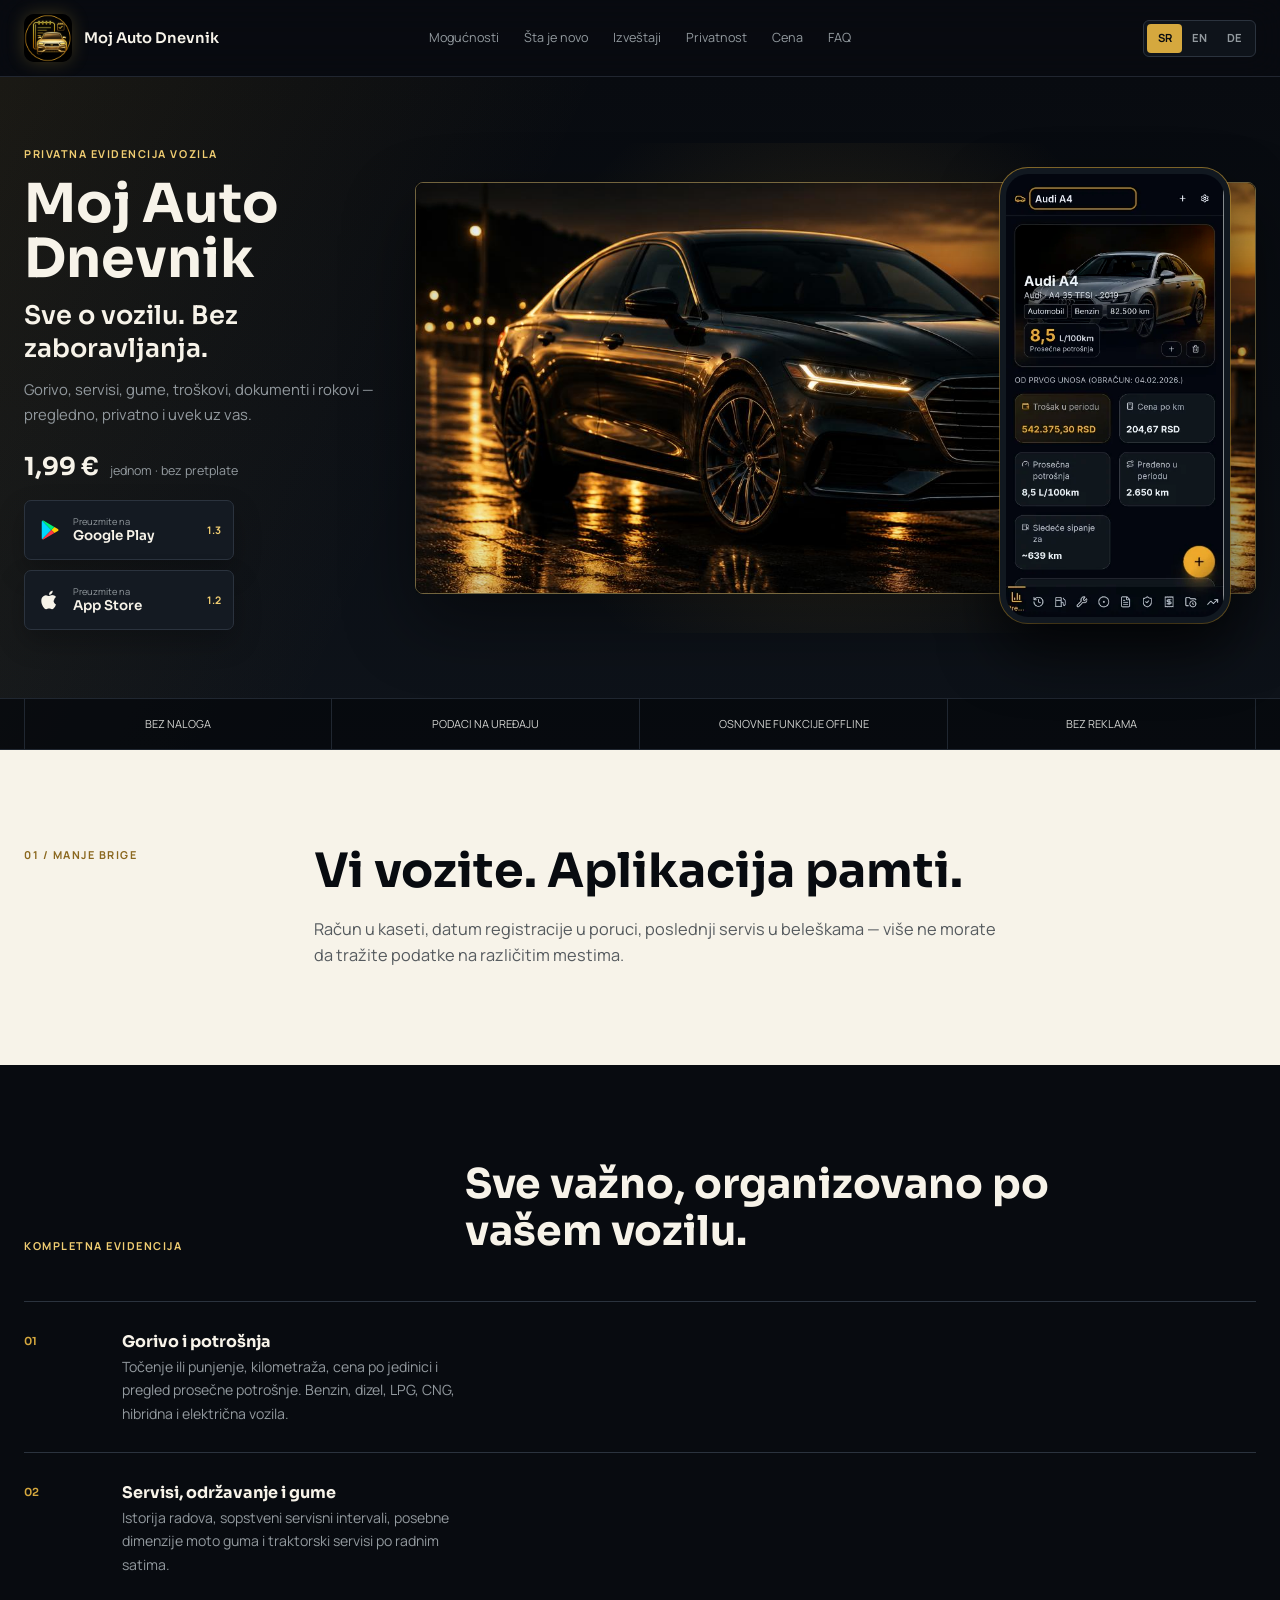
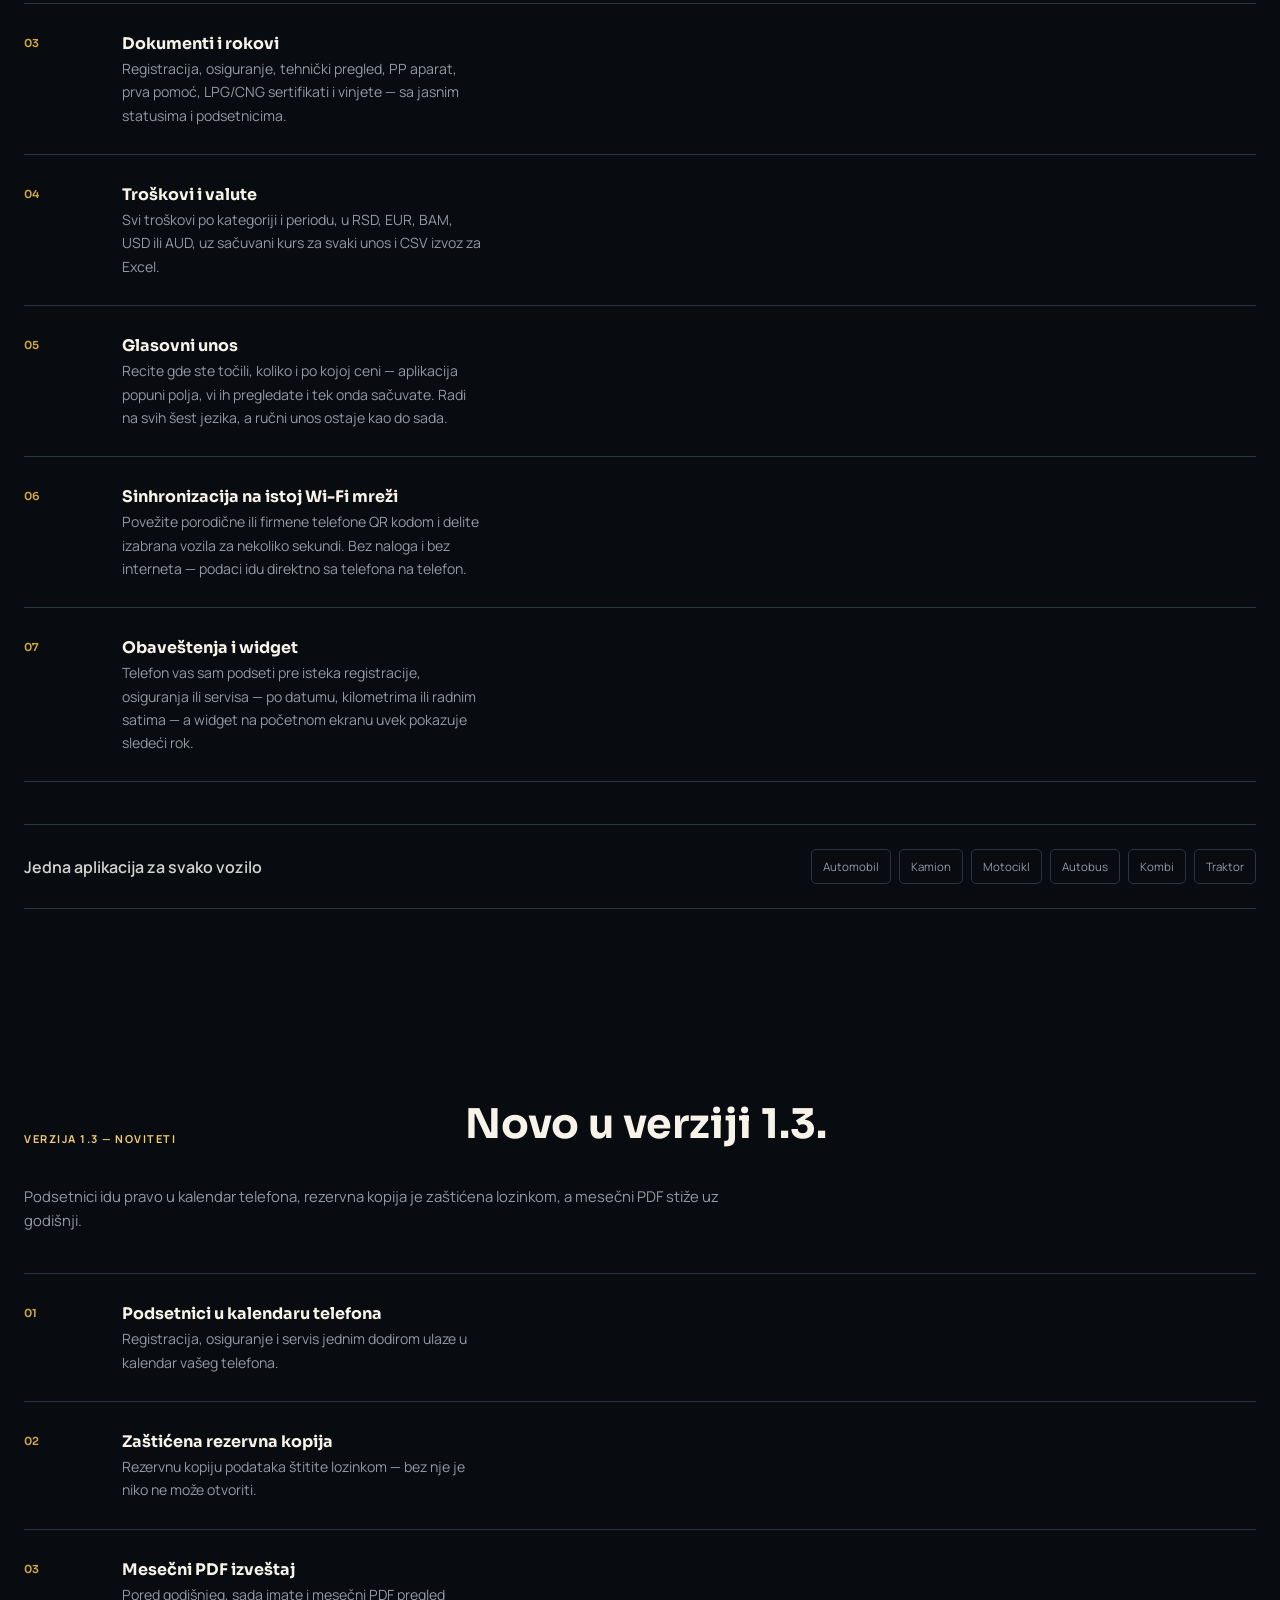
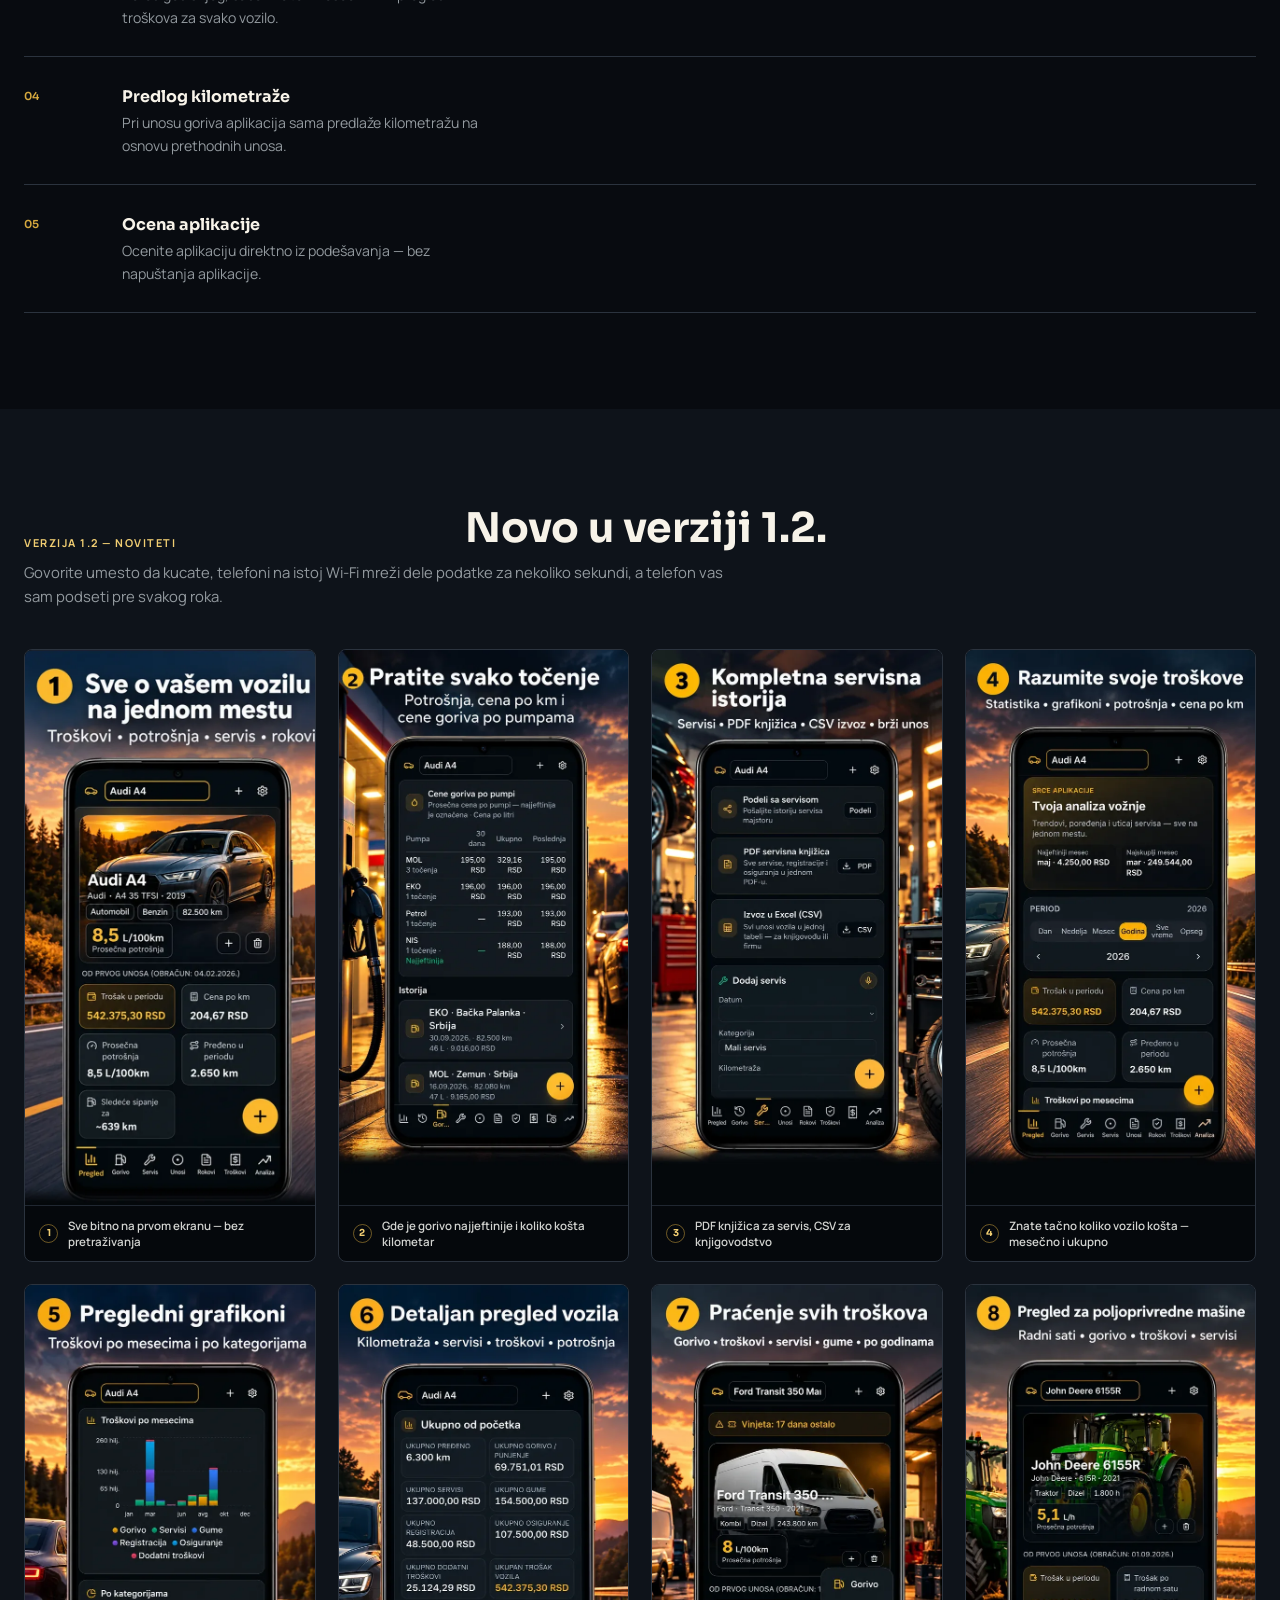
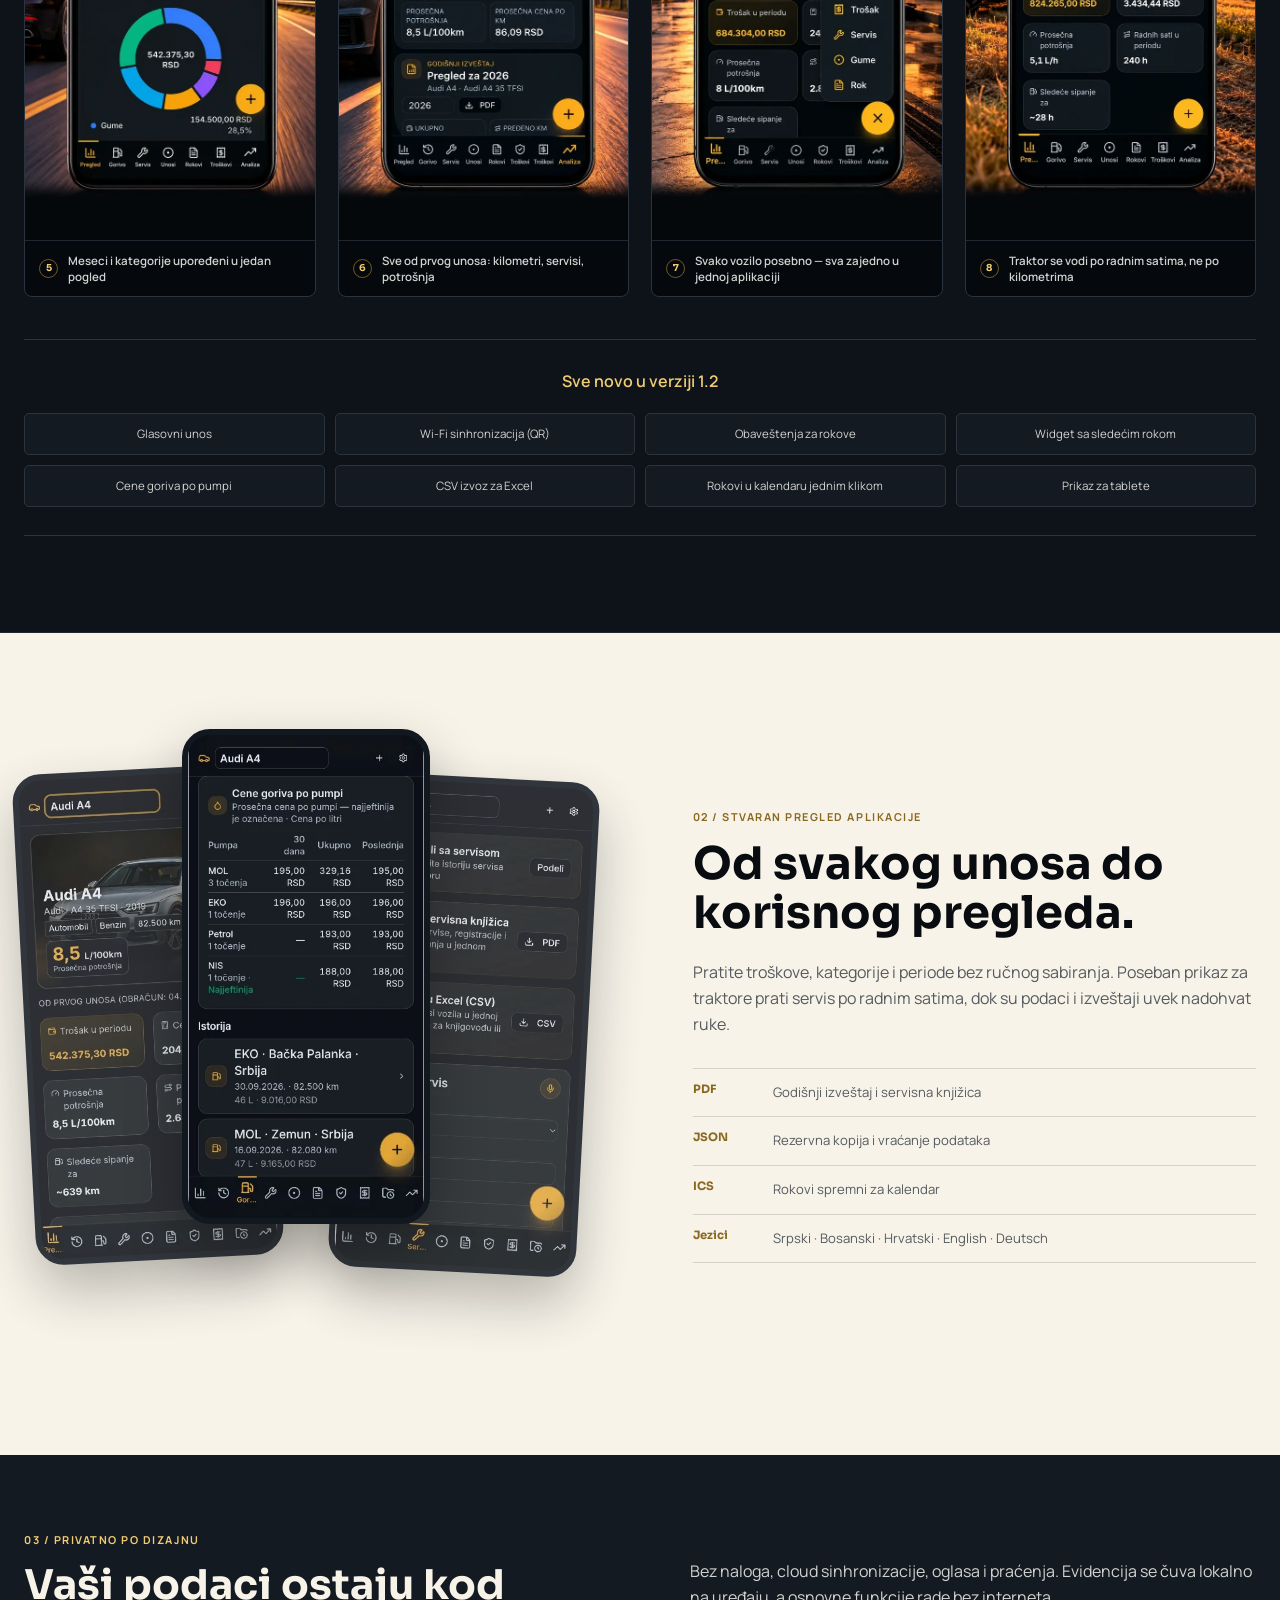
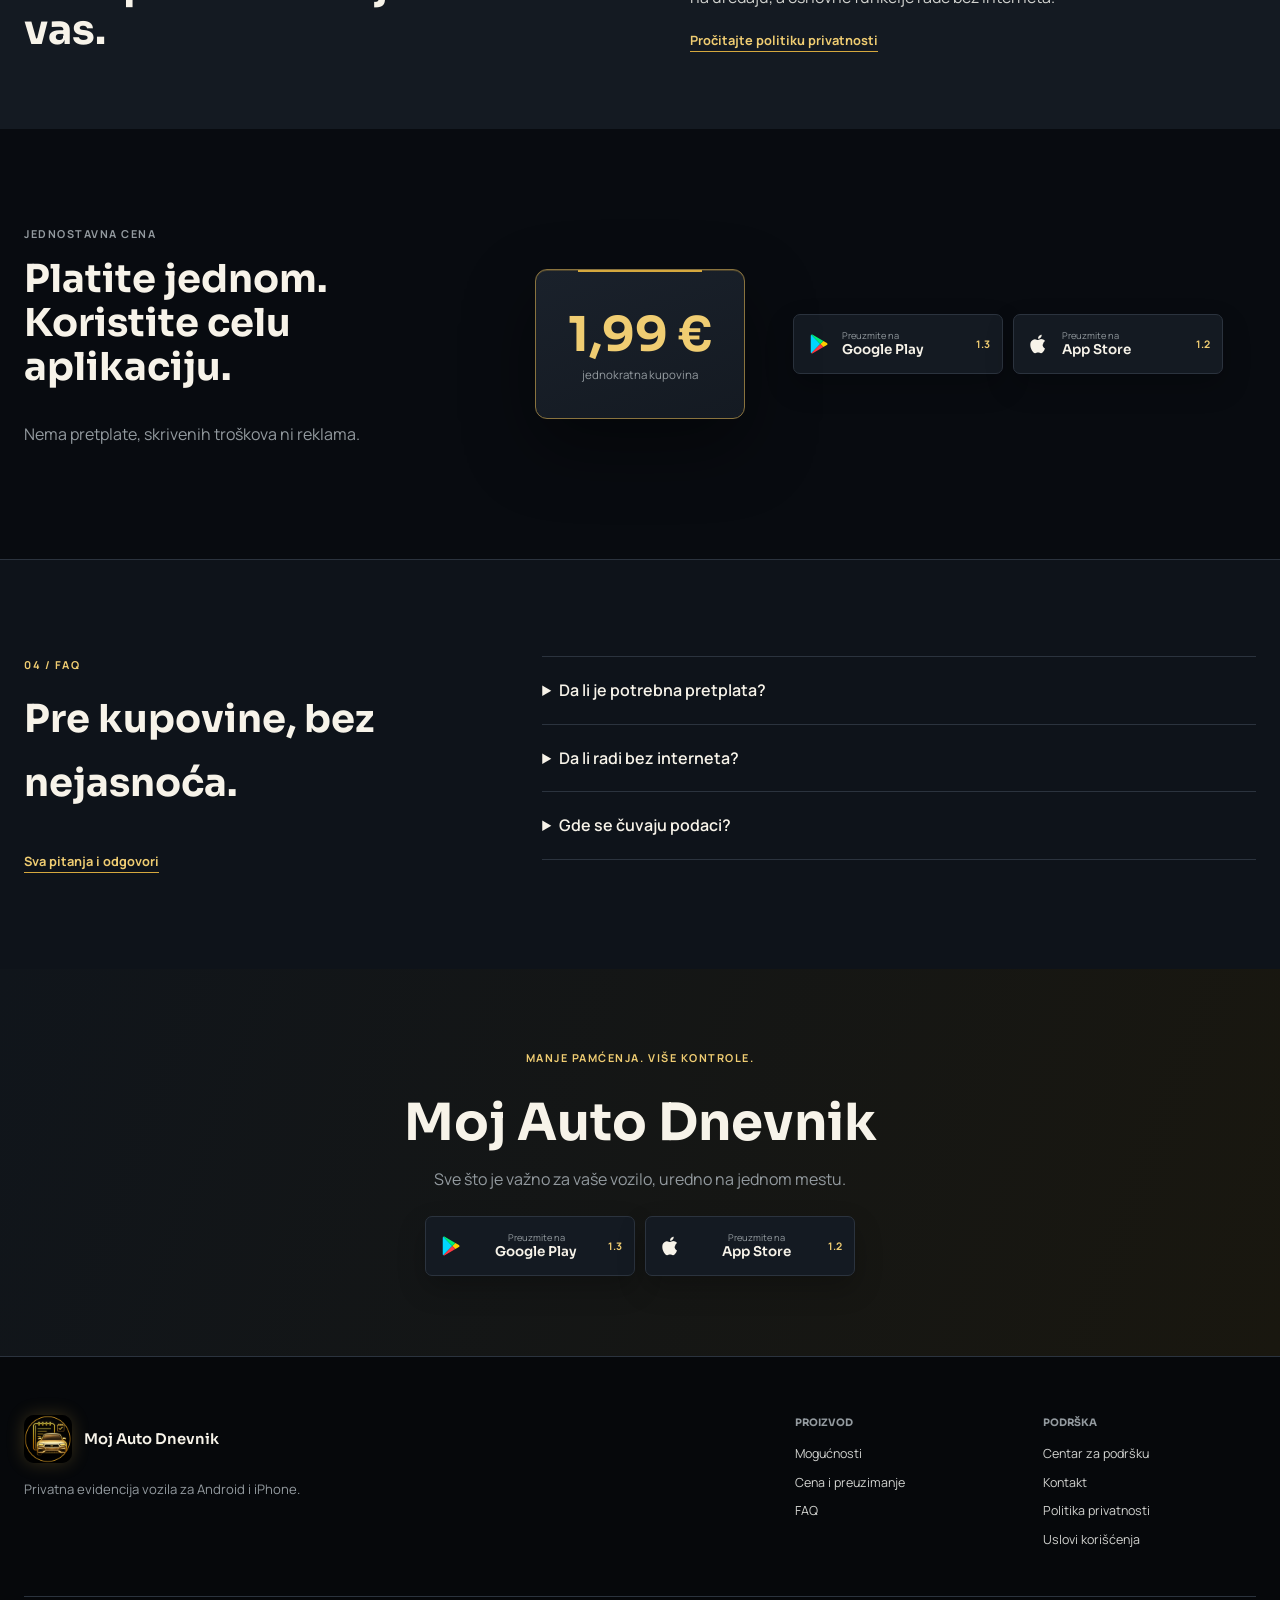
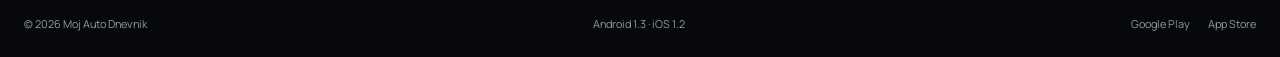
==== commit c2d7c32c: "Update website to version 1.3 Update website content and assets for version 1.3." ====
--- a/index.html
+++ b/index.html
@@ -11,14 +11,14 @@
 <a class="skip-link" href="#main" data-sr="Pređi na sadržaj" data-en="Skip to content" data-de="Zum Inhalt springen">Pređi na sadržaj</a>
 <header class="site-header"><div class="shell nav">
   <a class="brand" href="index.html" aria-label="Moj Auto Dnevnik"><img src="assets/icons/icon-512.png" alt=""><span>Moj Auto Dnevnik</span></a>
-  <nav class="nav-links" aria-label="Glavna navigacija" data-label-sr="Glavna navigacija" data-label-en="Main navigation" data-label-de="Hauptnavigation"><a href="#features" data-sr="Mogućnosti" data-en="Features" data-de="Funktionen">Mogućnosti</a><a href="#novo" data-sr="Šta je novo" data-en="What's new" data-de="Neuigkeiten">Šta je novo</a><a href="#insights" data-sr="Izveštaji" data-en="Reports" data-de="Berichte">Izveštaji</a><a href="#privacy" data-sr="Privatnost" data-en="Privacy" data-de="Datenschutz">Privatnost</a><a href="#pricing" data-sr="Cena" data-en="Pricing" data-de="Preis">Cena</a><a href="faq.html">FAQ</a></nav>
+  <nav class="nav-links" aria-label="Glavna navigacija" data-label-sr="Glavna navigacija" data-label-en="Main navigation" data-label-de="Hauptnavigation"><a href="#features" data-sr="Mogućnosti" data-en="Features" data-de="Funktionen">Mogućnosti</a><a href="#novo-13" data-sr="Šta je novo" data-en="What's new" data-de="Neuigkeiten">Šta je novo</a><a href="#insights" data-sr="Izveštaji" data-en="Reports" data-de="Berichte">Izveštaji</a><a href="#privacy" data-sr="Privatnost" data-en="Privacy" data-de="Datenschutz">Privatnost</a><a href="#pricing" data-sr="Cena" data-en="Pricing" data-de="Preis">Cena</a><a href="faq.html">FAQ</a></nav>
   <div class="nav-actions"><div class="language-switcher" role="group" aria-label="Izbor jezika" data-label-sr="Izbor jezika" data-label-en="Language selection" data-label-de="Sprachauswahl"><button type="button" data-lang-choice="sr">SR</button><button type="button" data-lang-choice="en">EN</button><button type="button" data-lang-choice="de">DE</button></div><button class="nav-toggle" type="button" aria-label="Otvori meni" data-label-sr="Otvori meni" data-label-en="Open menu" data-label-de="Menü öffnen" aria-expanded="false"><svg viewBox="0 0 24 24" fill="none" stroke="currentColor" stroke-width="2"><path d="M4 7h16M4 12h16M4 17h16"/></svg></button></div>
 </div></header>
 <main id="main">
   <section class="hero"><div class="shell hero-inner">
     <div class="hero-copy reveal"><p class="eyebrow" data-sr="Privatna evidencija vozila" data-en="Private vehicle logbook" data-de="Privates Fahrzeugtagebuch">Privatna evidencija vozila</p><h1>Moj Auto Dnevnik</h1><p class="hero-line" data-sr="Sve o vozilu. Bez zaboravljanja." data-en="Everything about your vehicle. Nothing forgotten." data-de="Alles über Ihr Fahrzeug. Nichts vergessen.">Sve o vozilu. Bez zaboravljanja.</p><p class="hero-lead" data-sr="Gorivo, servisi, gume, troškovi, dokumenti i rokovi — pregledno, privatno i uvek uz vas." data-en="Fuel, service, tires, costs, documents and deadlines — organized, private and always with you." data-de="Kraftstoff, Service, Reifen, Kosten, Dokumente und Fristen — geordnet, privat und immer dabei.">Gorivo, servisi, gume, troškovi, dokumenti i rokovi — pregledno, privatno i uvek uz vas.</p>
       <div class="price-chip"><strong data-sr="1,99 €" data-en="€1.99" data-de="1,99 €">1,99 €</strong><span data-sr="jednom · bez pretplate" data-en="once · no subscription" data-de="einmalig · kein Abo">jednom · bez pretplate</span></div>
-      <div class="store-actions"><a class="store-button" href="https://play.google.com/store/apps/details?id=app.mojautodnevnik&amp;hl=sr-Latn&amp;gl=RS" target="_blank" rel="noopener noreferrer"><span class="store-mark"><svg viewBox="0 0 24 24" width="22" height="22" aria-hidden="true"><path fill="#00d7fe" d="M3.6 1.8 13.4 12 3.6 22.2c-.4-.2-.6-.6-.6-1.1V2.9c0-.5.2-.9.6-1.1z"/><path fill="#ffce00" d="m16.8 8.6-3.4 3.4 3.4 3.4 3.8-2.2c.9-.5.9-1.9 0-2.4z"/><path fill="#00f076" d="M3.6 1.8 13.4 12l3.4-3.4L5.2 1.9c-.6-.3-1.2-.3-1.6-.1z"/><path fill="#ff3a44" d="M13.4 12 3.6 22.2c.4.2 1 .2 1.6-.1l11.6-6.7z"/></svg></span><span><small data-sr="Preuzmite na" data-en="Get it on" data-de="Jetzt bei">Preuzmite na</small><strong>Google Play</strong></span><em>1.2</em></a><div class="store-item"><a class="store-button" href="https://apps.apple.com/rs/app/moj-auto-dnevnik/id6808222806" target="_blank" rel="noopener noreferrer"><span class="store-mark apple"><svg viewBox="0 0 24 24" width="22" height="22" aria-hidden="true"><path fill="currentColor" d="M16.4 12.6c0-2.6 2.1-3.8 2.2-3.9-1.2-1.8-3.1-2-3.7-2-1.6-.2-3.1.9-3.9.9s-2-.9-3.4-.9c-1.7 0-3.3 1-4.2 2.6-1.8 3.1-.5 7.7 1.3 10.2.8 1.2 1.8 2.6 3.1 2.5 1.2 0 1.7-.8 3.2-.8s1.9.8 3.2.8c1.3 0 2.2-1.2 3-2.4.9-1.4 1.3-2.7 1.3-2.8 0 0-2.6-1-2.6-4.2zM13.9 4.9c.7-.8 1.1-1.9 1-3-1 0-2.2.7-2.9 1.5-.6.7-1.2 1.8-1 2.9 1.1.1 2.2-.6 2.9-1.4z"/></svg></span><span><small data-sr="Preuzmite na" data-en="Download on the" data-de="Laden im">Preuzmite na</small><strong>App Store</strong></span><em>1.2</em></a></div></div>
+      <div class="store-actions"><a class="store-button" href="https://play.google.com/store/apps/details?id=app.mojautodnevnik&amp;hl=sr-Latn&amp;gl=RS" target="_blank" rel="noopener noreferrer"><span class="store-mark"><svg viewBox="0 0 24 24" width="22" height="22" aria-hidden="true"><path fill="#00d7fe" d="M3.6 1.8 13.4 12 3.6 22.2c-.4-.2-.6-.6-.6-1.1V2.9c0-.5.2-.9.6-1.1z"/><path fill="#ffce00" d="m16.8 8.6-3.4 3.4 3.4 3.4 3.8-2.2c.9-.5.9-1.9 0-2.4z"/><path fill="#00f076" d="M3.6 1.8 13.4 12l3.4-3.4L5.2 1.9c-.6-.3-1.2-.3-1.6-.1z"/><path fill="#ff3a44" d="M13.4 12 3.6 22.2c.4.2 1 .2 1.6-.1l11.6-6.7z"/></svg></span><span><small data-sr="Preuzmite na" data-en="Get it on" data-de="Jetzt bei">Preuzmite na</small><strong>Google Play</strong></span><em>1.3</em></a><div class="store-item"><a class="store-button" href="https://apps.apple.com/rs/app/moj-auto-dnevnik/id6808222806" target="_blank" rel="noopener noreferrer"><span class="store-mark apple"><svg viewBox="0 0 24 24" width="22" height="22" aria-hidden="true"><path fill="currentColor" d="M16.4 12.6c0-2.6 2.1-3.8 2.2-3.9-1.2-1.8-3.1-2-3.7-2-1.6-.2-3.1.9-3.9.9s-2-.9-3.4-.9c-1.7 0-3.3 1-4.2 2.6-1.8 3.1-.5 7.7 1.3 10.2.8 1.2 1.8 2.6 3.1 2.5 1.2 0 1.7-.8 3.2-.8s1.9.8 3.2.8c1.3 0 2.2-1.2 3-2.4.9-1.4 1.3-2.7 1.3-2.8 0 0-2.6-1-2.6-4.2zM13.9 4.9c.7-.8 1.1-1.9 1-3-1 0-2.2.7-2.9 1.5-.6.7-1.2 1.8-1 2.9 1.1.1 2.2-.6 2.9-1.4z"/></svg></span><span><small data-sr="Preuzmite na" data-en="Download on the" data-de="Laden im">Preuzmite na</small><strong>App Store</strong></span><em>1.2</em></a></div></div>
     </div>
     <div class="hero-art reveal"><img src="assets/images/hero-automotive.jpg" width="1280" height="960" alt="Moj Auto Dnevnik — premium automobilski vizuel"><div class="hero-phone"><img src="assets/images/screens/screen-audi-overview.webp" width="349" height="708" alt="Moj Auto Dnevnik — pregled vozila u aplikaciji"></div></div>
   </div><div class="hero-proof"><div class="shell"><span data-sr="Bez naloga" data-en="No account" data-de="Kein Konto">Bez naloga</span><span data-sr="Podaci na uređaju" data-en="On-device data" data-de="Daten auf dem Gerät">Podaci na uređaju</span><span data-sr="Osnovne funkcije offline" data-en="Core features offline" data-de="Kernfunktionen offline">Osnovne funkcije offline</span><span data-sr="Bez reklama" data-en="Ad-free" data-de="Werbefrei">Bez reklama</span></div></div></section>
@@ -36,6 +36,18 @@
       <article><span>07</span><div><h3 data-sr="Obaveštenja i widget" data-en="Notifications and widget" data-de="Benachrichtigungen und Widget">Obaveštenja i widget</h3><p data-sr="Telefon vas sam podseti pre isteka registracije, osiguranja ili servisa — po datumu, kilometrima ili radnim satima — a widget na početnom ekranu uvek pokazuje sledeći rok." data-en="Your phone reminds you before a registration, insurance or service expires — by date, mileage or operating hours — and the home-screen widget always shows the next deadline." data-de="Ihr Telefon erinnert Sie, bevor Zulassung, Versicherung oder Service ablaufen — nach Datum, Kilometerstand oder Betriebsstunden — und das Widget auf dem Startbildschirm zeigt immer die nächste Frist.">Telefon vas sam podseti pre isteka registracije, osiguranja ili servisa — po datumu, kilometrima ili radnim satima — a widget na početnom ekranu uvek pokazuje sledeći rok.</p></div></article>
     </div>
     <div class="vehicle-strip"><p data-sr="Jedna aplikacija za svako vozilo" data-en="One app for every vehicle" data-de="Eine App für jedes Fahrzeug">Jedna aplikacija za svako vozilo</p><div><span data-sr="Automobil" data-en="Car" data-de="Auto">Automobil</span><span data-sr="Kamion" data-en="Truck" data-de="Lkw">Kamion</span><span data-sr="Motocikl" data-en="Motorcycle" data-de="Motorrad">Motocikl</span><span data-sr="Autobus" data-en="Bus" data-de="Bus">Autobus</span><span data-sr="Kombi" data-en="Van" data-de="Transporter">Kombi</span><span data-sr="Traktor" data-en="Tractor" data-de="Traktor">Traktor</span></div></div>
+  </div></section>
+
+  <section id="novo-13" class="features-section v13"><div class="shell">
+    <header class="section-heading"><p class="eyebrow" data-sr="Verzija 1.3 — noviteti" data-en="Version 1.3 — what's new" data-de="Version 1.3 — was ist neu">Verzija 1.3 — noviteti</p><h2 data-sr="Novo u verziji 1.3." data-en="New in version 1.3." data-de="Neu in Version 1.3.">Novo u verziji 1.3.</h2></header>
+    <p class="v12-lead" data-sr="Podsetnici idu pravo u kalendar telefona, rezervna kopija je zaštićena lozinkom, a mesečni PDF stiže uz godišnji." data-en="Reminders go straight into your phone's calendar, backups are password-protected, and a monthly PDF joins the annual one." data-de="Erinnerungen landen direkt im Kalender Ihres Telefons, Backups sind passwortgeschützt, und ein monatlicher PDF gesellt sich zum Jahresbericht.">Podsetnici idu pravo u kalendar telefona, rezervna kopija je zaštićena lozinkom, a mesečni PDF stiže uz godišnji.</p>
+    <div class="feature-list">
+      <article><span>01</span><div><h3 data-sr="Podsetnici u kalendaru telefona" data-en="Reminders in your phone's calendar" data-de="Erinnerungen im Telefonkalender">Podsetnici u kalendaru telefona</h3><p data-sr="Registracija, osiguranje i servis jednim dodirom ulaze u kalendar vašeg telefona." data-en="Registration, insurance and service deadlines enter your phone's calendar with one tap." data-de="Zulassung, Versicherung und Service gelangen mit einem Tippen in den Kalender Ihres Telefons.">Registracija, osiguranje i servis jednim dodirom ulaze u kalendar vašeg telefona.</p></div></article>
+      <article><span>02</span><div><h3 data-sr="Zaštićena rezervna kopija" data-en="Protected backup" data-de="Geschütztes Backup">Zaštićena rezervna kopija</h3><p data-sr="Rezervnu kopiju podataka štitite lozinkom — bez nje je niko ne može otvoriti." data-en="Protect your data backup with a password — without it, no one can open it." data-de="Schützen Sie Ihre Datensicherung mit einem Passwort — ohne es kann sie niemand öffnen.">Rezervnu kopiju podataka štitite lozinkom — bez nje je niko ne može otvoriti.</p></div></article>
+      <article><span>03</span><div><h3 data-sr="Mesečni PDF izveštaj" data-en="Monthly PDF report" data-de="Monatlicher PDF-Bericht">Mesečni PDF izveštaj</h3><p data-sr="Pored godišnjeg, sada imate i mesečni PDF pregled troškova za svako vozilo." data-en="Alongside the annual report, every vehicle now gets a monthly PDF cost overview." data-de="Neben dem Jahresbericht gibt es jetzt einen monatlichen PDF-Kostenüberblick für jedes Fahrzeug.">Pored godišnjeg, sada imate i mesečni PDF pregled troškova za svako vozilo.</p></div></article>
+      <article><span>04</span><div><h3 data-sr="Predlog kilometraže" data-en="Mileage suggestion" data-de="Kilometerstand-Vorschlag">Predlog kilometraže</h3><p data-sr="Pri unosu goriva aplikacija sama predlaže kilometražu na osnovu prethodnih unosa." data-en="When entering fuel, the app suggests the mileage based on your previous entries." data-de="Beim Tanken schlägt die App den Kilometerstand anhand früherer Einträge vor.">Pri unosu goriva aplikacija sama predlaže kilometražu na osnovu prethodnih unosa.</p></div></article>
+      <article><span>05</span><div><h3 data-sr="Ocena aplikacije" data-en="Rate the app" data-de="App bewerten">Ocena aplikacije</h3><p data-sr="Ocenite aplikaciju direktno iz podešavanja — bez napuštanja aplikacije." data-en="Rate the app directly from Settings — without leaving the app." data-de="Bewerten Sie die App direkt in den Einstellungen — ohne die App zu verlassen.">Ocenite aplikaciju direktno iz podešavanja — bez napuštanja aplikacije.</p></div></article>
+    </div>
   </div></section>
 
   <section id="novo" class="v12"><div class="shell">
@@ -58,12 +70,12 @@
 
   <section id="privacy" class="privacy"><div class="shell privacy-grid"><div><p class="section-no">03 / <span data-sr="Privatno po dizajnu" data-en="Private by design" data-de="Privat von Grund auf">Privatno po dizajnu</span></p><h2 data-sr="Vaši podaci ostaju kod vas." data-en="Your data stays with you." data-de="Ihre Daten bleiben bei Ihnen.">Vaši podaci ostaju kod vas.</h2></div><div><p data-sr="Bez naloga, cloud sinhronizacije, oglasa i praćenja. Evidencija se čuva lokalno na uređaju, a osnovne funkcije rade bez interneta." data-en="No account, cloud synchronization, ads or tracking. Records are stored locally on your device, and core features work without internet." data-de="Kein Konto, keine Cloud-Synchronisierung, keine Werbung und kein Tracking. Die Daten werden lokal auf Ihrem Gerät gespeichert, die Kernfunktionen arbeiten ohne Internet.">Bez naloga, cloud sinhronizacije, oglasa i praćenja. Evidencija se čuva lokalno na uređaju, a osnovne funkcije rade bez interneta.</p><a class="text-link" href="privacy-policy.html" data-sr="Pročitajte politiku privatnosti" data-en="Read the privacy policy" data-de="Datenschutzerklärung lesen">Pročitajte politiku privatnosti</a></div></div></section>
 
-  <section id="pricing" class="pricing"><div class="shell pricing-grid"><div><p class="eyebrow" data-sr="Jednostavna cena" data-en="Simple pricing" data-de="Einfacher Preis">Jednostavna cena</p><h2 data-sr="Platite jednom. Koristite celu aplikaciju." data-en="Pay once. Use the complete app." data-de="Einmal zahlen. Die ganze App nutzen.">Platite jednom. Koristite celu aplikaciju.</h2><p data-sr="Nema pretplate, skrivenih troškova ni reklama." data-en="No subscription, hidden fees or ads." data-de="Kein Abonnement, keine versteckten Kosten, keine Werbung.">Nema pretplate, skrivenih troškova ni reklama.</p></div><div class="price"><strong data-sr="1,99 €" data-en="€1.99" data-de="1,99 €">1,99 €</strong><span data-sr="jednokratna kupovina" data-en="one-time purchase" data-de="Einmalkauf">jednokratna kupovina</span></div><div class="pricing-actions"><div class="store-actions"><a class="store-button" href="https://play.google.com/store/apps/details?id=app.mojautodnevnik&amp;hl=sr-Latn&amp;gl=RS" target="_blank" rel="noopener noreferrer"><span class="store-mark"><svg viewBox="0 0 24 24" width="22" height="22" aria-hidden="true"><path fill="#00d7fe" d="M3.6 1.8 13.4 12 3.6 22.2c-.4-.2-.6-.6-.6-1.1V2.9c0-.5.2-.9.6-1.1z"/><path fill="#ffce00" d="m16.8 8.6-3.4 3.4 3.4 3.4 3.8-2.2c.9-.5.9-1.9 0-2.4z"/><path fill="#00f076" d="M3.6 1.8 13.4 12l3.4-3.4L5.2 1.9c-.6-.3-1.2-.3-1.6-.1z"/><path fill="#ff3a44" d="M13.4 12 3.6 22.2c.4.2 1 .2 1.6-.1l11.6-6.7z"/></svg></span><span><small data-sr="Preuzmite na" data-en="Get it on" data-de="Jetzt bei">Preuzmite na</small><strong>Google Play</strong></span><em>1.2</em></a><div class="store-item"><a class="store-button" href="https://apps.apple.com/rs/app/moj-auto-dnevnik/id6808222806" target="_blank" rel="noopener noreferrer"><span class="store-mark apple"><svg viewBox="0 0 24 24" width="22" height="22" aria-hidden="true"><path fill="currentColor" d="M16.4 12.6c0-2.6 2.1-3.8 2.2-3.9-1.2-1.8-3.1-2-3.7-2-1.6-.2-3.1.9-3.9.9s-2-.9-3.4-.9c-1.7 0-3.3 1-4.2 2.6-1.8 3.1-.5 7.7 1.3 10.2.8 1.2 1.8 2.6 3.1 2.5 1.2 0 1.7-.8 3.2-.8s1.9.8 3.2.8c1.3 0 2.2-1.2 3-2.4.9-1.4 1.3-2.7 1.3-2.8 0 0-2.6-1-2.6-4.2zM13.9 4.9c.7-.8 1.1-1.9 1-3-1 0-2.2.7-2.9 1.5-.6.7-1.2 1.8-1 2.9 1.1.1 2.2-.6 2.9-1.4z"/></svg></span><span><small data-sr="Preuzmite na" data-en="Download on the" data-de="Laden im">Preuzmite na</small><strong>App Store</strong></span><em>1.2</em></a></div></div></div></div></section>
+  <section id="pricing" class="pricing"><div class="shell pricing-grid"><div><p class="eyebrow" data-sr="Jednostavna cena" data-en="Simple pricing" data-de="Einfacher Preis">Jednostavna cena</p><h2 data-sr="Platite jednom. Koristite celu aplikaciju." data-en="Pay once. Use the complete app." data-de="Einmal zahlen. Die ganze App nutzen.">Platite jednom. Koristite celu aplikaciju.</h2><p data-sr="Nema pretplate, skrivenih troškova ni reklama." data-en="No subscription, hidden fees or ads." data-de="Kein Abonnement, keine versteckten Kosten, keine Werbung.">Nema pretplate, skrivenih troškova ni reklama.</p></div><div class="price"><strong data-sr="1,99 €" data-en="€1.99" data-de="1,99 €">1,99 €</strong><span data-sr="jednokratna kupovina" data-en="one-time purchase" data-de="Einmalkauf">jednokratna kupovina</span></div><div class="pricing-actions"><div class="store-actions"><a class="store-button" href="https://play.google.com/store/apps/details?id=app.mojautodnevnik&amp;hl=sr-Latn&amp;gl=RS" target="_blank" rel="noopener noreferrer"><span class="store-mark"><svg viewBox="0 0 24 24" width="22" height="22" aria-hidden="true"><path fill="#00d7fe" d="M3.6 1.8 13.4 12 3.6 22.2c-.4-.2-.6-.6-.6-1.1V2.9c0-.5.2-.9.6-1.1z"/><path fill="#ffce00" d="m16.8 8.6-3.4 3.4 3.4 3.4 3.8-2.2c.9-.5.9-1.9 0-2.4z"/><path fill="#00f076" d="M3.6 1.8 13.4 12l3.4-3.4L5.2 1.9c-.6-.3-1.2-.3-1.6-.1z"/><path fill="#ff3a44" d="M13.4 12 3.6 22.2c.4.2 1 .2 1.6-.1l11.6-6.7z"/></svg></span><span><small data-sr="Preuzmite na" data-en="Get it on" data-de="Jetzt bei">Preuzmite na</small><strong>Google Play</strong></span><em>1.3</em></a><div class="store-item"><a class="store-button" href="https://apps.apple.com/rs/app/moj-auto-dnevnik/id6808222806" target="_blank" rel="noopener noreferrer"><span class="store-mark apple"><svg viewBox="0 0 24 24" width="22" height="22" aria-hidden="true"><path fill="currentColor" d="M16.4 12.6c0-2.6 2.1-3.8 2.2-3.9-1.2-1.8-3.1-2-3.7-2-1.6-.2-3.1.9-3.9.9s-2-.9-3.4-.9c-1.7 0-3.3 1-4.2 2.6-1.8 3.1-.5 7.7 1.3 10.2.8 1.2 1.8 2.6 3.1 2.5 1.2 0 1.7-.8 3.2-.8s1.9.8 3.2.8c1.3 0 2.2-1.2 3-2.4.9-1.4 1.3-2.7 1.3-2.8 0 0-2.6-1-2.6-4.2zM13.9 4.9c.7-.8 1.1-1.9 1-3-1 0-2.2.7-2.9 1.5-.6.7-1.2 1.8-1 2.9 1.1.1 2.2-.6 2.9-1.4z"/></svg></span><span><small data-sr="Preuzmite na" data-en="Download on the" data-de="Laden im">Preuzmite na</small><strong>App Store</strong></span><em>1.2</em></a></div></div></div></div></section>
 
   <section class="faq-preview"><div class="shell faq-preview-grid"><header><p class="section-no">04 / FAQ</p><h2 data-sr="Pre kupovine, bez nejasnoća." data-en="Before you buy, no uncertainty." data-de="Vor dem Kauf keine offenen Fragen.">Pre kupovine, bez nejasnoća.</h2><a class="text-link" href="faq.html" data-sr="Sva pitanja i odgovori" data-en="All questions and answers" data-de="Alle Fragen und Antworten">Sva pitanja i odgovori</a></header><div><details><summary data-sr="Da li je potrebna pretplata?" data-en="Is a subscription required?" data-de="Ist ein Abonnement nötig?">Da li je potrebna pretplata?</summary><p data-sr="Ne. Plaćate 1,99 € jednom i dobijate kompletnu aplikaciju." data-en="No. You pay €1.99 once and get the complete app." data-de="Nein. Sie zahlen einmalig 1,99 € und erhalten die vollständige App.">Ne. Plaćate 1,99 € jednom i dobijate kompletnu aplikaciju.</p></details><details><summary data-sr="Da li radi bez interneta?" data-en="Does it work offline?" data-de="Funktioniert die App offline?">Da li radi bez interneta?</summary><p data-sr="Da. Sve osnovne funkcije rade offline. Internet je opcionalan za osvežavanje kursa valuta." data-en="Yes. All core features work offline. Internet is optional for refreshing exchange rates." data-de="Ja. Alle Kernfunktionen arbeiten offline. Internet ist nur optional zum Aktualisieren der Wechselkurse.">Da. Sve osnovne funkcije rade offline. Internet je opcionalan za osvežavanje kursa valuta.</p></details><details><summary data-sr="Gde se čuvaju podaci?" data-en="Where is my data stored?" data-de="Wo werden meine Daten gespeichert?">Gde se čuvaju podaci?</summary><p data-sr="Lokalno na vašem uređaju, bez cloud sinhronizacije." data-en="Locally on your device, without cloud synchronization." data-de="Lokal auf Ihrem Gerät, ohne Cloud-Synchronisierung.">Lokalno na vašem uređaju, bez cloud sinhronizacije.</p></details></div></div></section>
 
-  <section class="final-cta"><div class="shell"><p class="eyebrow" data-sr="Manje pamćenja. Više kontrole." data-en="Less remembering. More control." data-de="Weniger merken. Mehr Kontrolle.">Manje pamćenja. Više kontrole.</p><h2>Moj Auto Dnevnik</h2><p data-sr="Sve što je važno za vaše vozilo, uredno na jednom mestu." data-en="Everything important about your vehicle, organized in one place." data-de="Alles Wichtige über Ihr Fahrzeug, an einem Ort geordnet.">Sve što je važno za vaše vozilo, uredno na jednom mestu.</p><div class="store-actions"><a class="store-button" href="https://play.google.com/store/apps/details?id=app.mojautodnevnik&amp;hl=sr-Latn&amp;gl=RS" target="_blank" rel="noopener noreferrer"><span class="store-mark"><svg viewBox="0 0 24 24" width="22" height="22" aria-hidden="true"><path fill="#00d7fe" d="M3.6 1.8 13.4 12 3.6 22.2c-.4-.2-.6-.6-.6-1.1V2.9c0-.5.2-.9.6-1.1z"/><path fill="#ffce00" d="m16.8 8.6-3.4 3.4 3.4 3.4 3.8-2.2c.9-.5.9-1.9 0-2.4z"/><path fill="#00f076" d="M3.6 1.8 13.4 12l3.4-3.4L5.2 1.9c-.6-.3-1.2-.3-1.6-.1z"/><path fill="#ff3a44" d="M13.4 12 3.6 22.2c.4.2 1 .2 1.6-.1l11.6-6.7z"/></svg></span><span><small data-sr="Preuzmite na" data-en="Get it on" data-de="Jetzt bei">Preuzmite na</small><strong>Google Play</strong></span><em>1.2</em></a><div class="store-item"><a class="store-button" href="https://apps.apple.com/rs/app/moj-auto-dnevnik/id6808222806" target="_blank" rel="noopener noreferrer"><span class="store-mark apple"><svg viewBox="0 0 24 24" width="22" height="22" aria-hidden="true"><path fill="currentColor" d="M16.4 12.6c0-2.6 2.1-3.8 2.2-3.9-1.2-1.8-3.1-2-3.7-2-1.6-.2-3.1.9-3.9.9s-2-.9-3.4-.9c-1.7 0-3.3 1-4.2 2.6-1.8 3.1-.5 7.7 1.3 10.2.8 1.2 1.8 2.6 3.1 2.5 1.2 0 1.7-.8 3.2-.8s1.9.8 3.2.8c1.3 0 2.2-1.2 3-2.4.9-1.4 1.3-2.7 1.3-2.8 0 0-2.6-1-2.6-4.2zM13.9 4.9c.7-.8 1.1-1.9 1-3-1 0-2.2.7-2.9 1.5-.6.7-1.2 1.8-1 2.9 1.1.1 2.2-.6 2.9-1.4z"/></svg></span><span><small data-sr="Preuzmite na" data-en="Download on the" data-de="Laden im">Preuzmite na</small><strong>App Store</strong></span><em>1.2</em></a></div></div></div></section>
+  <section class="final-cta"><div class="shell"><p class="eyebrow" data-sr="Manje pamćenja. Više kontrole." data-en="Less remembering. More control." data-de="Weniger merken. Mehr Kontrolle.">Manje pamćenja. Više kontrole.</p><h2>Moj Auto Dnevnik</h2><p data-sr="Sve što je važno za vaše vozilo, uredno na jednom mestu." data-en="Everything important about your vehicle, organized in one place." data-de="Alles Wichtige über Ihr Fahrzeug, an einem Ort geordnet.">Sve što je važno za vaše vozilo, uredno na jednom mestu.</p><div class="store-actions"><a class="store-button" href="https://play.google.com/store/apps/details?id=app.mojautodnevnik&amp;hl=sr-Latn&amp;gl=RS" target="_blank" rel="noopener noreferrer"><span class="store-mark"><svg viewBox="0 0 24 24" width="22" height="22" aria-hidden="true"><path fill="#00d7fe" d="M3.6 1.8 13.4 12 3.6 22.2c-.4-.2-.6-.6-.6-1.1V2.9c0-.5.2-.9.6-1.1z"/><path fill="#ffce00" d="m16.8 8.6-3.4 3.4 3.4 3.4 3.8-2.2c.9-.5.9-1.9 0-2.4z"/><path fill="#00f076" d="M3.6 1.8 13.4 12l3.4-3.4L5.2 1.9c-.6-.3-1.2-.3-1.6-.1z"/><path fill="#ff3a44" d="M13.4 12 3.6 22.2c.4.2 1 .2 1.6-.1l11.6-6.7z"/></svg></span><span><small data-sr="Preuzmite na" data-en="Get it on" data-de="Jetzt bei">Preuzmite na</small><strong>Google Play</strong></span><em>1.3</em></a><div class="store-item"><a class="store-button" href="https://apps.apple.com/rs/app/moj-auto-dnevnik/id6808222806" target="_blank" rel="noopener noreferrer"><span class="store-mark apple"><svg viewBox="0 0 24 24" width="22" height="22" aria-hidden="true"><path fill="currentColor" d="M16.4 12.6c0-2.6 2.1-3.8 2.2-3.9-1.2-1.8-3.1-2-3.7-2-1.6-.2-3.1.9-3.9.9s-2-.9-3.4-.9c-1.7 0-3.3 1-4.2 2.6-1.8 3.1-.5 7.7 1.3 10.2.8 1.2 1.8 2.6 3.1 2.5 1.2 0 1.7-.8 3.2-.8s1.9.8 3.2.8c1.3 0 2.2-1.2 3-2.4.9-1.4 1.3-2.7 1.3-2.8 0 0-2.6-1-2.6-4.2zM13.9 4.9c.7-.8 1.1-1.9 1-3-1 0-2.2.7-2.9 1.5-.6.7-1.2 1.8-1 2.9 1.1.1 2.2-.6 2.9-1.4z"/></svg></span><span><small data-sr="Preuzmite na" data-en="Download on the" data-de="Laden im">Preuzmite na</small><strong>App Store</strong></span><em>1.2</em></a></div></div></div></section>
 </main>
-<footer class="site-footer"><div class="shell footer-main"><div class="footer-intro"><a class="brand" href="index.html"><img src="assets/icons/icon-512.png" alt=""><span>Moj Auto Dnevnik</span></a><p data-sr="Privatna evidencija vozila za Android i iPhone." data-en="A private vehicle logbook for Android and iPhone." data-de="Ein privates Fahrzeugtagebuch für Android und iPhone.">Privatna evidencija vozila za Android i iPhone.</p></div><div class="footer-nav"><div><h2 data-sr="Proizvod" data-en="Product" data-de="Produkt">Proizvod</h2><a href="#features" data-sr="Mogućnosti" data-en="Features" data-de="Funktionen">Mogućnosti</a><a href="#pricing" data-sr="Cena i preuzimanje" data-en="Price & download" data-de="Preis &amp; Download">Cena i preuzimanje</a><a href="faq.html">FAQ</a></div><div><h2 data-sr="Podrška" data-en="Support" data-de="Support">Podrška</h2><a href="support.html" data-sr="Centar za podršku" data-en="Support center" data-de="Support-Center">Centar za podršku</a><a href="contact.html" data-sr="Kontakt" data-en="Contact" data-de="Kontakt">Kontakt</a><a href="privacy-policy.html" data-sr="Politika privatnosti" data-en="Privacy Policy" data-de="Datenschutzerklärung">Politika privatnosti</a><a href="terms-of-use.html" data-sr="Uslovi korišćenja" data-en="Terms of Use" data-de="Nutzungsbedingungen">Uslovi korišćenja</a></div></div></div><div class="shell footer-bottom"><span>© <span data-year>2026</span> Moj Auto Dnevnik</span><span data-sr="Android 1.2 · iOS 1.2" data-en="Android 1.2 · iOS 1.2" data-de="Android 1.2 · iOS 1.2">Android 1.2 · iOS 1.2</span><div><a href="https://play.google.com/store/apps/details?id=app.mojautodnevnik&amp;hl=sr-Latn&amp;gl=RS" target="_blank" rel="noopener noreferrer">Google Play</a><a href="https://apps.apple.com/rs/app/moj-auto-dnevnik/id6808222806" target="_blank" rel="noopener noreferrer">App Store</a></div></div></footer>
+<footer class="site-footer"><div class="shell footer-main"><div class="footer-intro"><a class="brand" href="index.html"><img src="assets/icons/icon-512.png" alt=""><span>Moj Auto Dnevnik</span></a><p data-sr="Privatna evidencija vozila za Android i iPhone." data-en="A private vehicle logbook for Android and iPhone." data-de="Ein privates Fahrzeugtagebuch für Android und iPhone.">Privatna evidencija vozila za Android i iPhone.</p></div><div class="footer-nav"><div><h2 data-sr="Proizvod" data-en="Product" data-de="Produkt">Proizvod</h2><a href="#features" data-sr="Mogućnosti" data-en="Features" data-de="Funktionen">Mogućnosti</a><a href="#pricing" data-sr="Cena i preuzimanje" data-en="Price & download" data-de="Preis &amp; Download">Cena i preuzimanje</a><a href="faq.html">FAQ</a></div><div><h2 data-sr="Podrška" data-en="Support" data-de="Support">Podrška</h2><a href="support.html" data-sr="Centar za podršku" data-en="Support center" data-de="Support-Center">Centar za podršku</a><a href="contact.html" data-sr="Kontakt" data-en="Contact" data-de="Kontakt">Kontakt</a><a href="privacy-policy.html" data-sr="Politika privatnosti" data-en="Privacy Policy" data-de="Datenschutzerklärung">Politika privatnosti</a><a href="terms-of-use.html" data-sr="Uslovi korišćenja" data-en="Terms of Use" data-de="Nutzungsbedingungen">Uslovi korišćenja</a></div></div></div><div class="shell footer-bottom"><span>© <span data-year>2026</span> Moj Auto Dnevnik</span><span data-sr="Android 1.3 · iOS 1.2" data-en="Android 1.3 · iOS 1.2" data-de="Android 1.3 · iOS 1.2">Android 1.3 · iOS 1.2</span><div><a href="https://play.google.com/store/apps/details?id=app.mojautodnevnik&amp;hl=sr-Latn&amp;gl=RS" target="_blank" rel="noopener noreferrer">Google Play</a><a href="https://apps.apple.com/rs/app/moj-auto-dnevnik/id6808222806" target="_blank" rel="noopener noreferrer">App Store</a></div></div></footer>
 <script src="assets/js/main.js"></script>
 </body></html>
--- a/assets/css/styles.css
+++ b/assets/css/styles.css
@@ -54,8 +54,6 @@
 
 /* App Store */
 .store-item{display:grid;gap:7px;justify-items:start}
-.store-note{display:inline-flex;align-items:center;gap:6px;color:var(--muted);font-size:.64rem;font-weight:600;letter-spacing:.02em}
-.store-note::before{content:"";width:5px;height:5px;border-radius:50%;background:var(--gold);flex:none}
 .store-mark.apple{color:var(--paper)}.hero-art{overflow:visible}.hero-art>img{border-radius:8px}.hero-phone{position:absolute;right:3%;bottom:-30px;z-index:2;width:min(31%,230px);border:6px solid #111820;border-radius:28px;overflow:hidden;background:#111820;box-shadow:0 28px 58px rgba(0,0,0,.68),0 0 0 1px color-mix(in srgb,var(--gold) 64%,transparent)}.hero-phone img{width:100%;height:auto;aspect-ratio:auto;filter:contrast(1.08) saturate(1.06)}
 .price{position:relative;padding:34px 20px;border:1px solid color-mix(in srgb,var(--gold) 55%,var(--line));border-radius:12px;background:linear-gradient(160deg,var(--panel-2),var(--panel));box-shadow:var(--shadow),inset 0 1px 0 color-mix(in srgb,var(--gold) 25%,transparent)}.price strong{color:var(--gold-soft)}.price::before{content:"";position:absolute;top:0;left:20%;right:20%;height:2px;background:var(--gold)}
 @media(max-width:700px){.hero-phone{right:3%;width:36%;bottom:-18px;border-width:4px;border-radius:20px}}
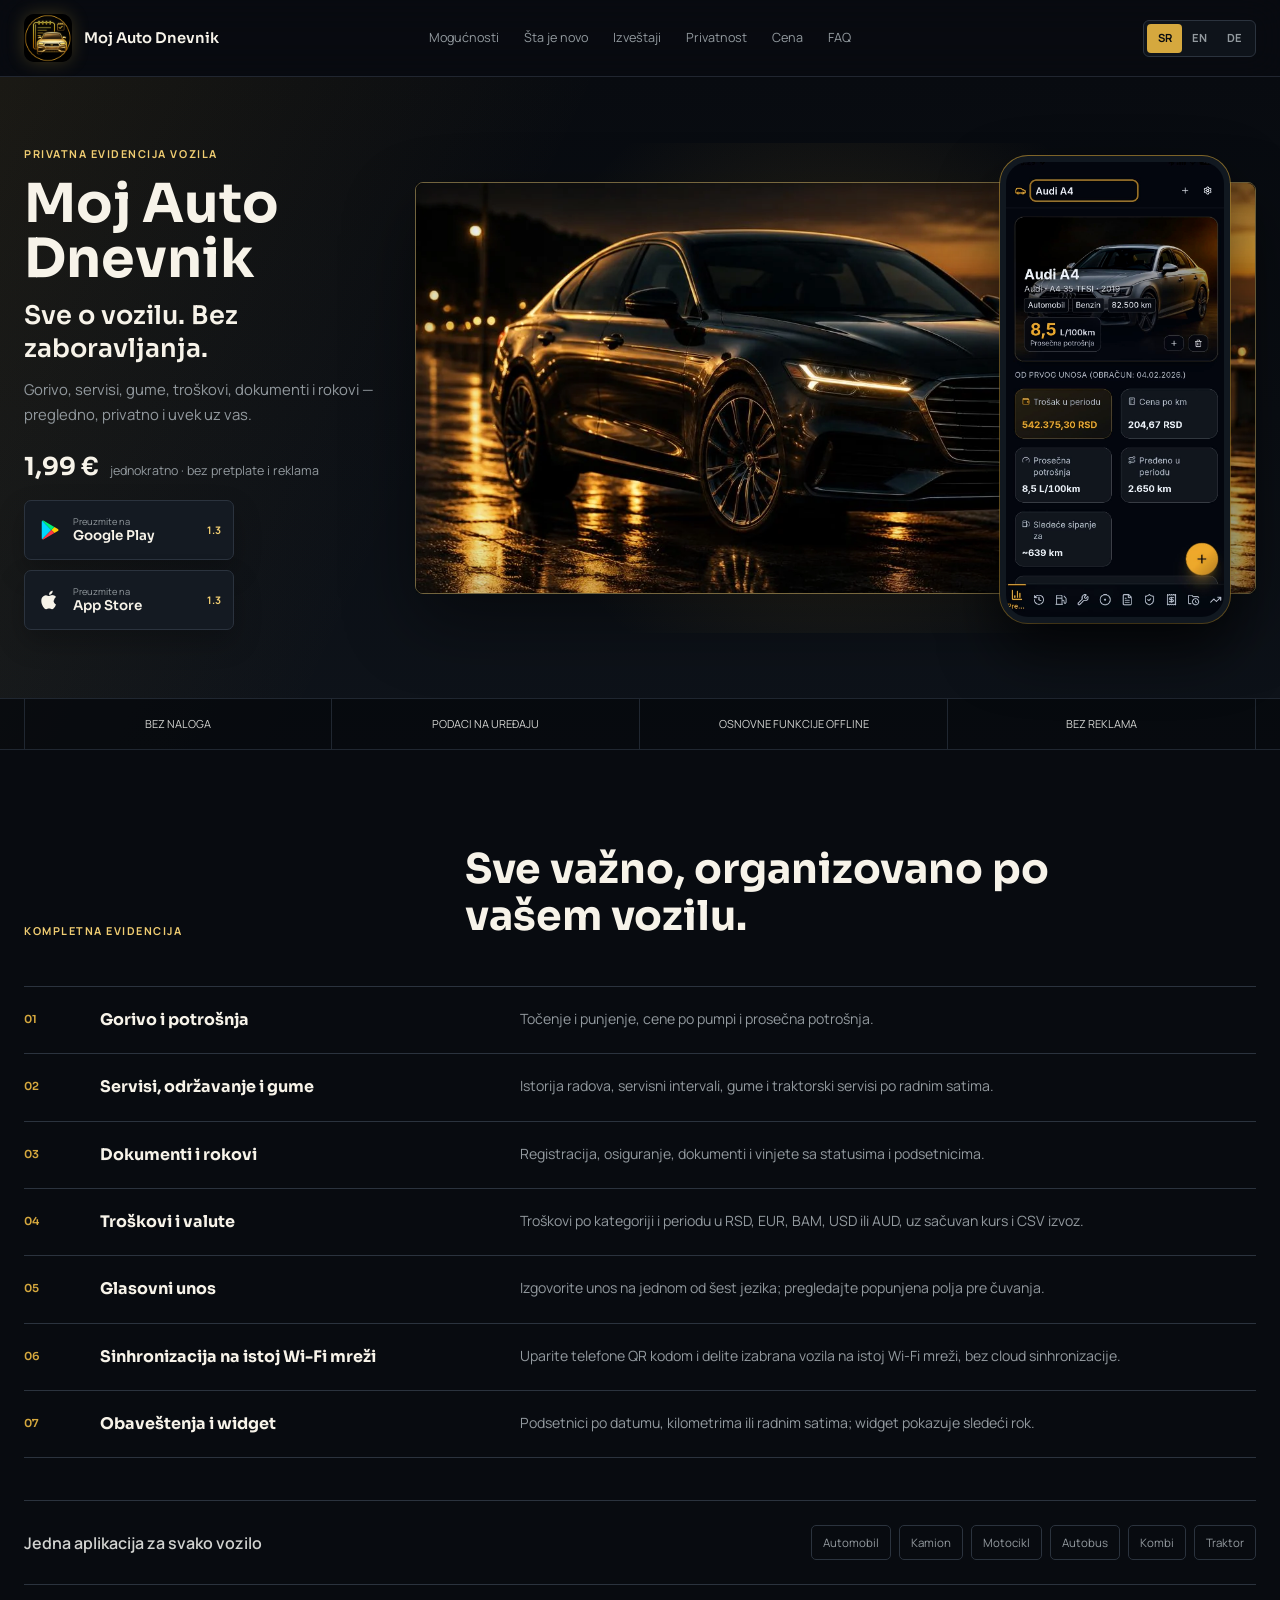
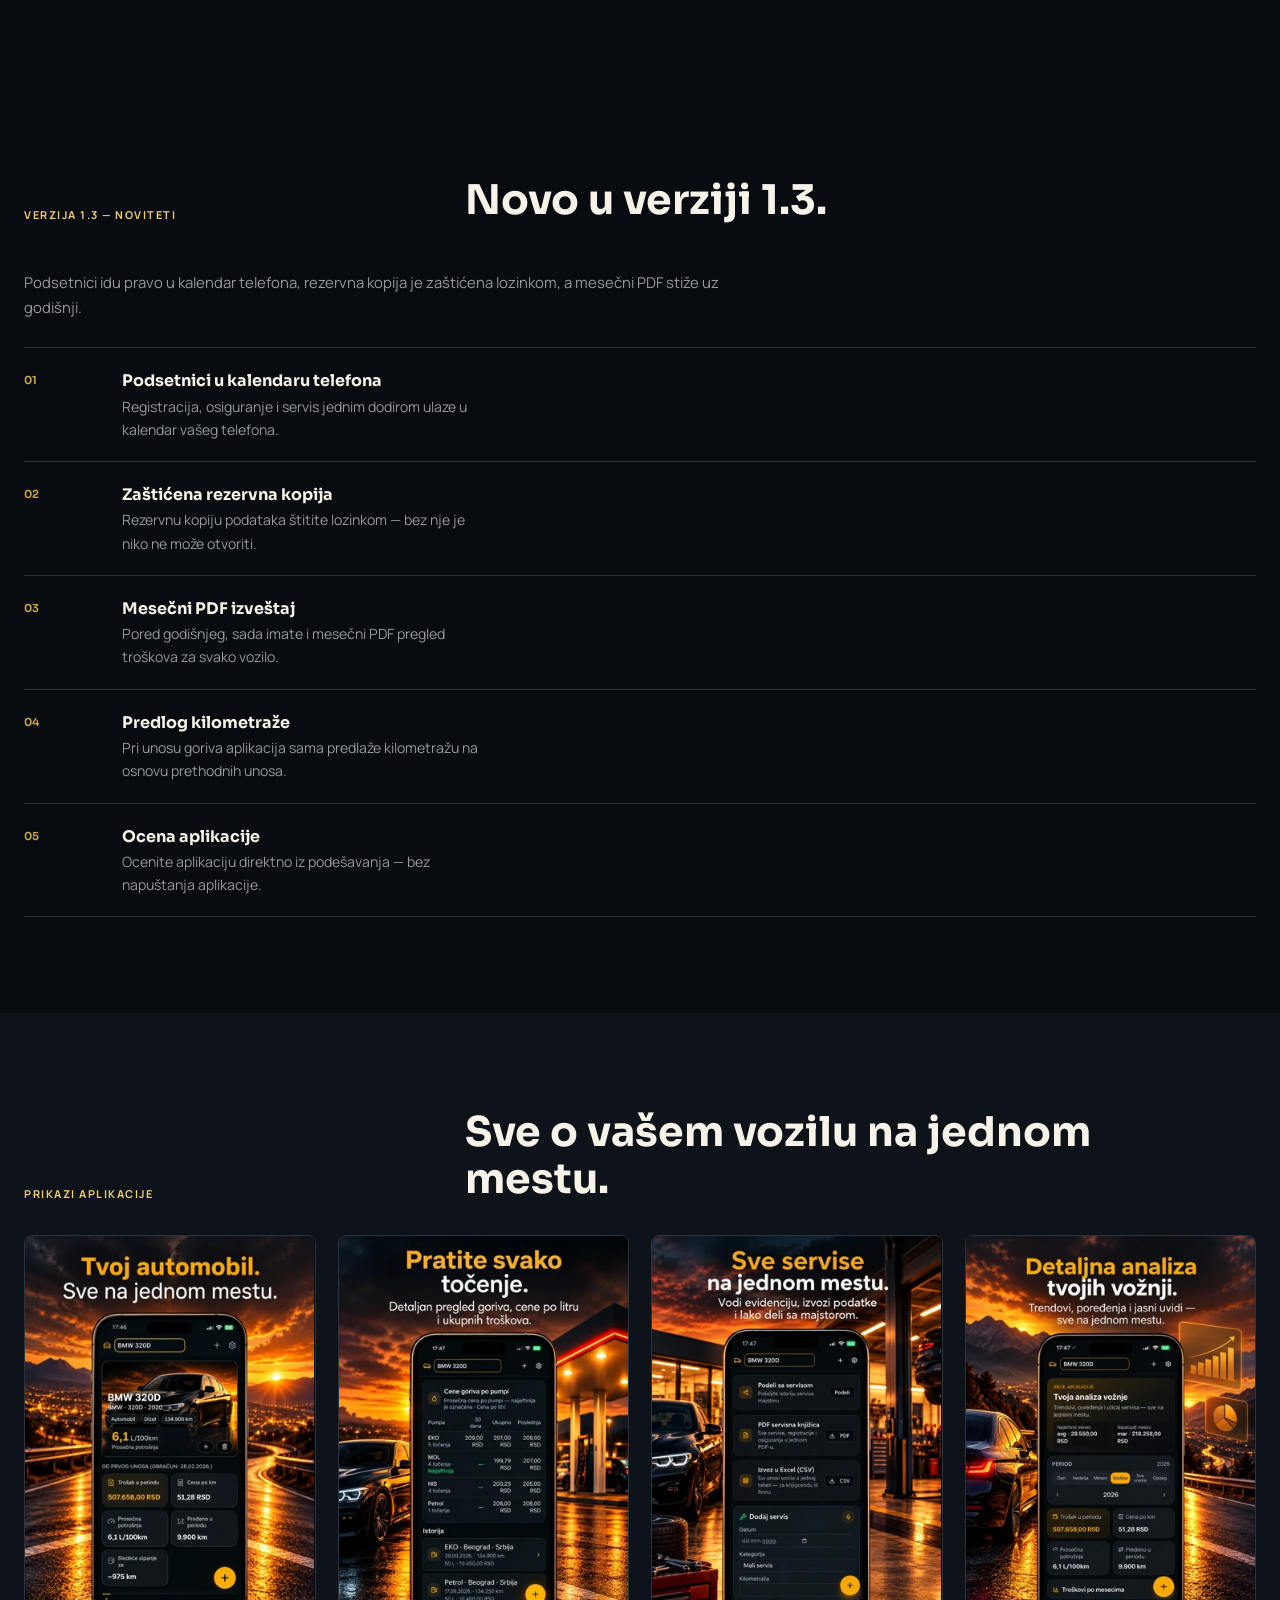
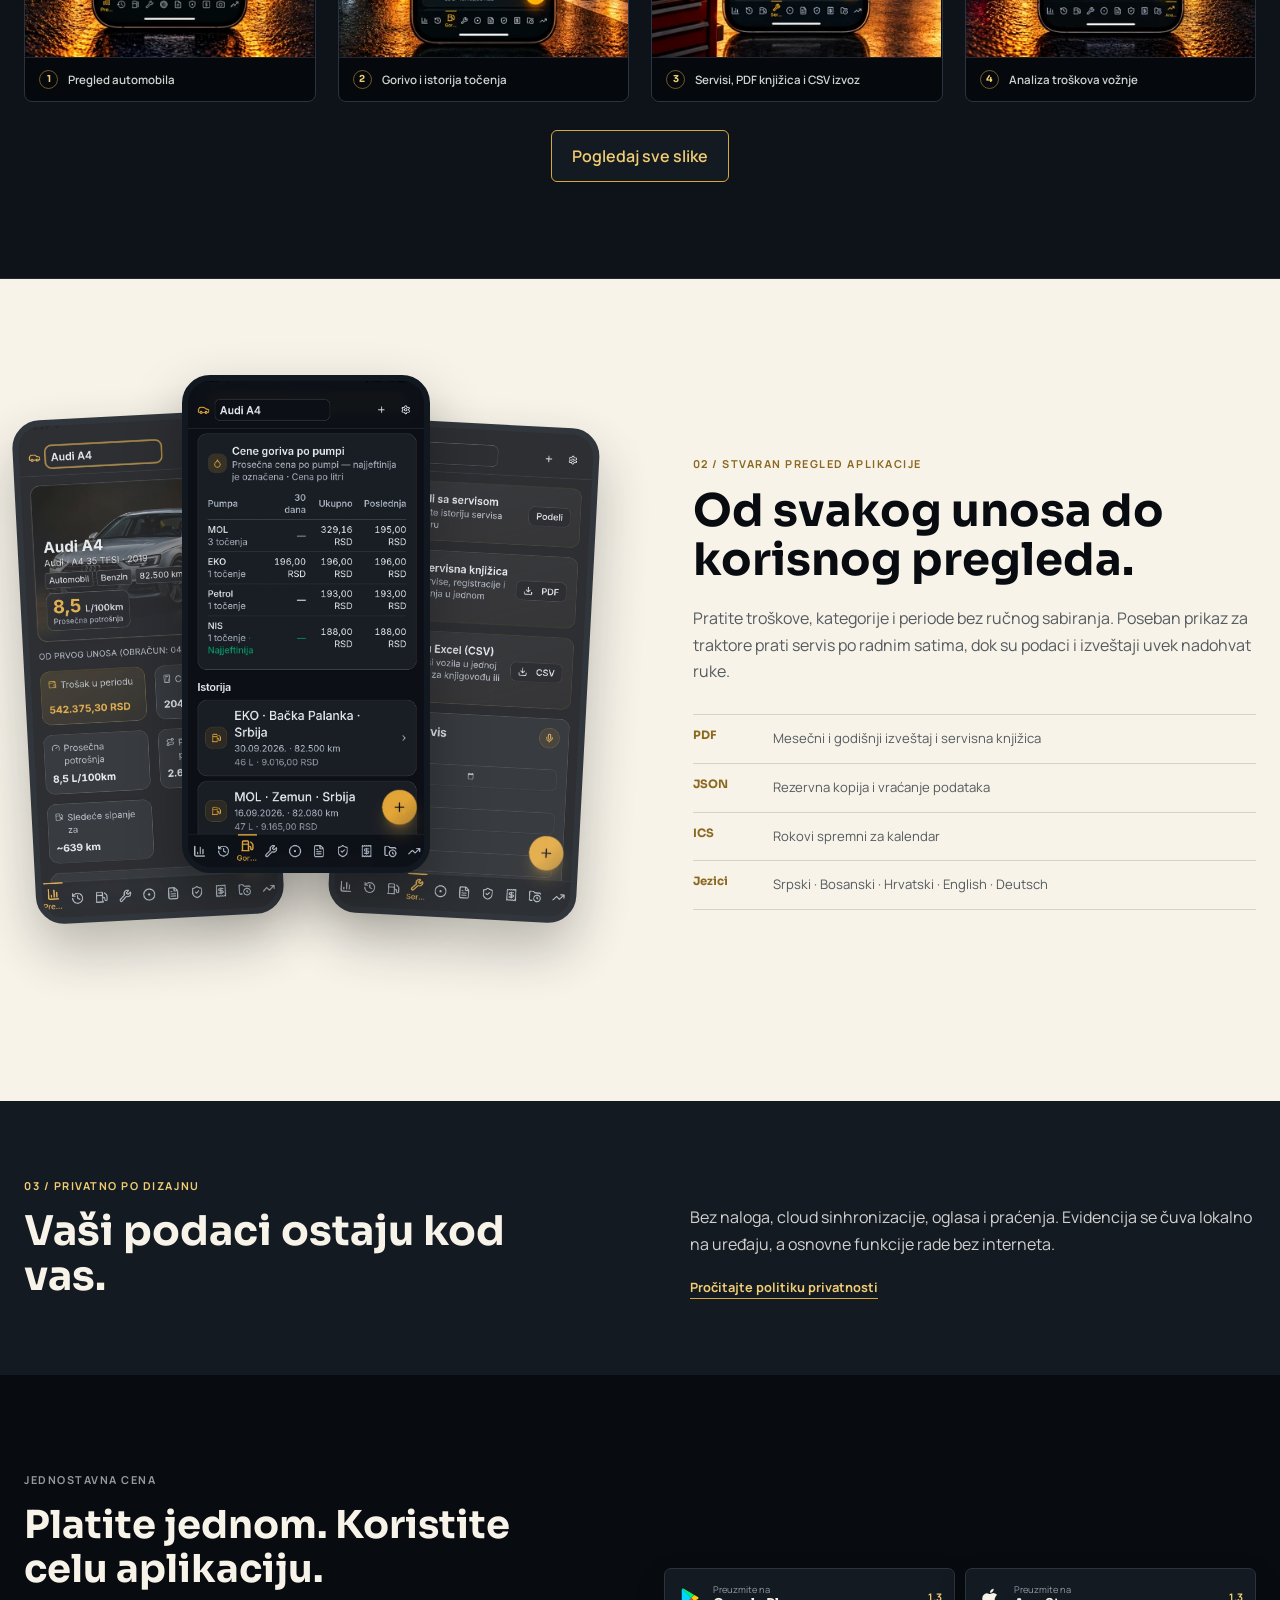
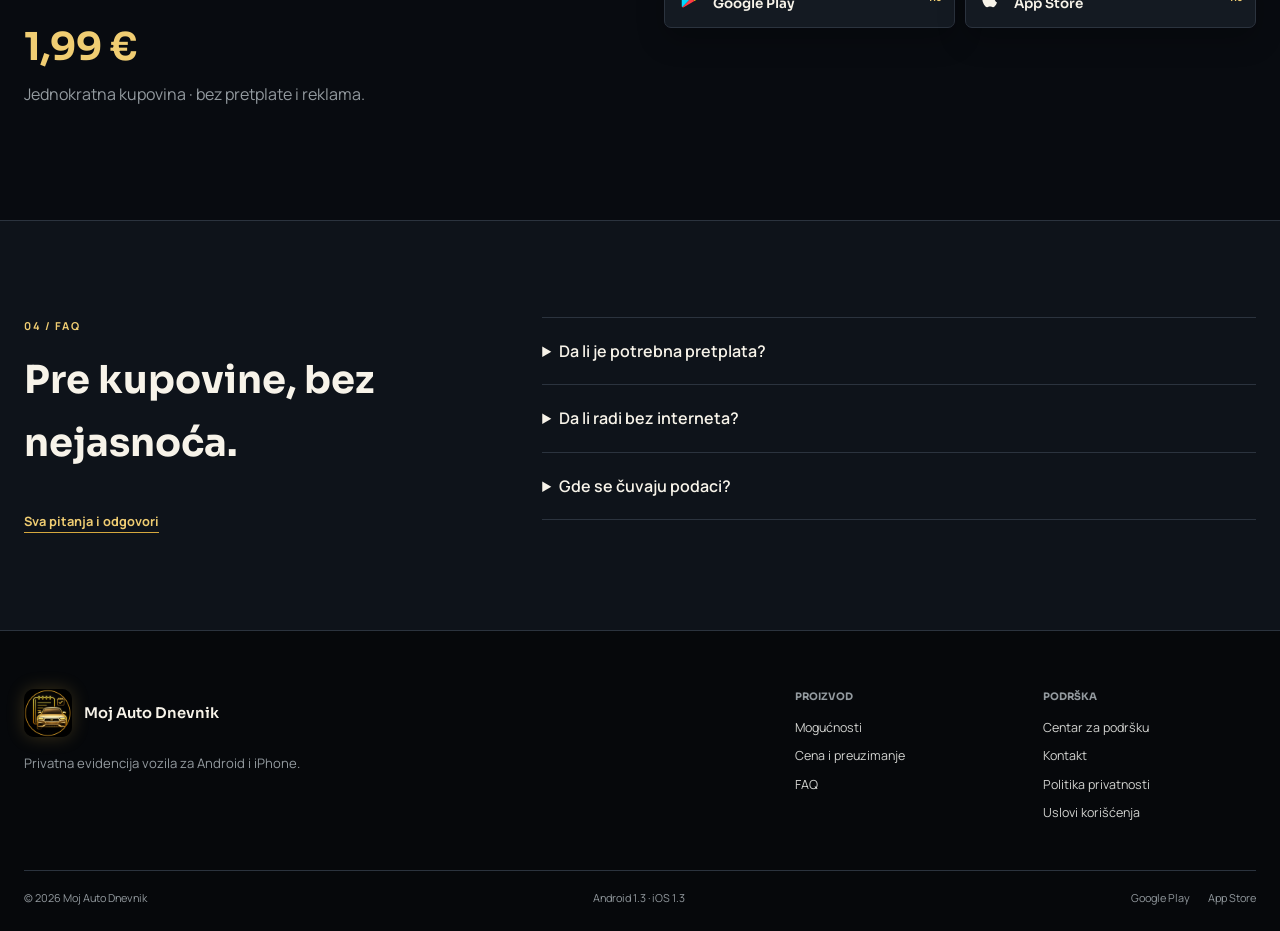
==== commit 4cedd7a1: "Update website to version 1.3 Website update to version 1.3, including updated images and JavaScript" ====
--- a/index.html
+++ b/index.html
@@ -1,81 +1,64 @@
-<!doctype html>
+<!DOCTYPE html>
+
 <html lang="sr-Latn">
-<head data-title-sr="Moj Auto Dnevnik — Sve o vozilu, bez zaboravljanja" data-title-en="Moj Auto Dnevnik — Your vehicle, without the guesswork" data-title-de="Moj Auto Dnevnik — Ihr Fahrzeug, ohne Rätselraten">
-  <meta charset="UTF-8"><meta name="viewport" content="width=device-width,initial-scale=1">
-  <title>Moj Auto Dnevnik — Sve o vozilu, bez zaboravljanja</title>
-  <meta name="description" data-description-sr="Gorivo, servis, troškovi i rokovi za sva vaša vozila. Glasovni unos, sinhronizacija na istoj Wi-Fi mreži i podsetnici. Jednokratno 1,99 €." data-description-en="Fuel, service, costs and deadlines for all your vehicles. Voice entry, Wi-Fi sync and reminders. €1.99 once." data-description-de="Kraftstoff, Service, Kosten und Fristen für alle Ihre Fahrzeuge. Spracheingabe, WLAN-Synchronisierung und Erinnerungen. Einmalig 1,99 €." content="Gorivo, servis, troškovi i rokovi za sva vaša vozila. Glasovni unos, sinhronizacija na istoj Wi-Fi mreži i podsetnici. Jednokratno 1,99 €.">
-  <meta property="og:title" content="Moj Auto Dnevnik"><meta property="og:description" content="Sve o vašem vozilu na jednom mestu."><meta property="og:type" content="website"><meta name="twitter:card" content="summary_large_image"><meta name="theme-color" content="#080b10">
-  <link rel="icon" type="image/png" sizes="32x32" href="assets/icons/favicon-32.png"><link rel="apple-touch-icon" href="assets/icons/apple-touch-icon.png"><link rel="stylesheet" href="assets/css/styles.css">
-<link rel="canonical" href="https://moj-auto-dnevnik.github.io/moj-auto-dnevnik/"><meta property="og:url" content="https://moj-auto-dnevnik.github.io/moj-auto-dnevnik/"><meta property="og:image" content="https://moj-auto-dnevnik.github.io/moj-auto-dnevnik/assets/og-share.jpg"><meta name="twitter:image" content="https://moj-auto-dnevnik.github.io/moj-auto-dnevnik/assets/og-share.jpg"><link rel="alternate" hreflang="sr" href="https://moj-auto-dnevnik.github.io/moj-auto-dnevnik/"><link rel="alternate" hreflang="en" href="https://moj-auto-dnevnik.github.io/moj-auto-dnevnik/?lang=en"><link rel="alternate" hreflang="de" href="https://moj-auto-dnevnik.github.io/moj-auto-dnevnik/?lang=de"><link rel="alternate" hreflang="x-default" href="https://moj-auto-dnevnik.github.io/moj-auto-dnevnik/"></head>
+<head data-title-de="Moj Auto Dnevnik — Ihr Fahrzeug, ohne Rätselraten" data-title-en="Moj Auto Dnevnik — Your vehicle, without the guesswork" data-title-sr="Moj Auto Dnevnik — Sve o vozilu, bez zaboravljanja">
+<meta charset="utf-8"/><meta content="width=device-width,initial-scale=1" name="viewport"/>
+<title>Moj Auto Dnevnik — Sve o vozilu, bez zaboravljanja</title>
+<meta content="Gorivo, servis, troškovi i rokovi za sva vaša vozila. Glasovni unos, sinhronizacija na istoj Wi-Fi mreži i podsetnici. Jednokratno 1,99 €." data-description-de="Kraftstoff, Service, Kosten und Fristen für alle Ihre Fahrzeuge. Spracheingabe, WLAN-Synchronisierung und Erinnerungen. Einmalig 1,99 €." data-description-en="Fuel, service, costs and deadlines for all your vehicles. Voice entry, Wi-Fi sync and reminders. €1.99 once." data-description-sr="Gorivo, servis, troškovi i rokovi za sva vaša vozila. Glasovni unos, sinhronizacija na istoj Wi-Fi mreži i podsetnici. Jednokratno 1,99 €." name="description"/>
+<meta content="Moj Auto Dnevnik — Sve o vozilu, bez zaboravljanja" property="og:title"/><meta content="Gorivo, servis, troškovi i rokovi za sva vaša vozila. Glasovni unos, sinhronizacija na istoj Wi-Fi mreži i podsetnici. Jednokratno 1,99 €." property="og:description"/><meta content="website" property="og:type"/><meta content="summary_large_image" name="twitter:card"/><meta content="#080b10" name="theme-color"/>
+<link href="assets/icons/favicon-32.png" rel="icon" sizes="32x32" type="image/png"/><link href="assets/icons/apple-touch-icon.png" rel="apple-touch-icon"/><link href="assets/css/styles.css" rel="stylesheet"/>
+<link href="https://moj-auto-dnevnik.github.io/moj-auto-dnevnik/" rel="canonical"/><meta content="https://moj-auto-dnevnik.github.io/moj-auto-dnevnik/" property="og:url"/><meta content="https://moj-auto-dnevnik.github.io/moj-auto-dnevnik/assets/og-share.jpg" property="og:image"/><meta content="https://moj-auto-dnevnik.github.io/moj-auto-dnevnik/assets/og-share.jpg" name="twitter:image"/><link href="https://moj-auto-dnevnik.github.io/moj-auto-dnevnik/" hreflang="sr" rel="alternate"/><link href="https://moj-auto-dnevnik.github.io/moj-auto-dnevnik/?lang=en" hreflang="en" rel="alternate"/><link href="https://moj-auto-dnevnik.github.io/moj-auto-dnevnik/?lang=de" hreflang="de" rel="alternate"/><link href="https://moj-auto-dnevnik.github.io/moj-auto-dnevnik/" hreflang="x-default" rel="alternate"/></head>
 <body>
-<a class="skip-link" href="#main" data-sr="Pređi na sadržaj" data-en="Skip to content" data-de="Zum Inhalt springen">Pređi na sadržaj</a>
+<a class="skip-link" data-de="Zum Inhalt springen" data-en="Skip to content" data-sr="Pređi na sadržaj" href="#main">Pređi na sadržaj</a>
 <header class="site-header"><div class="shell nav">
-  <a class="brand" href="index.html" aria-label="Moj Auto Dnevnik"><img src="assets/icons/icon-512.png" alt=""><span>Moj Auto Dnevnik</span></a>
-  <nav class="nav-links" aria-label="Glavna navigacija" data-label-sr="Glavna navigacija" data-label-en="Main navigation" data-label-de="Hauptnavigation"><a href="#features" data-sr="Mogućnosti" data-en="Features" data-de="Funktionen">Mogućnosti</a><a href="#novo-13" data-sr="Šta je novo" data-en="What's new" data-de="Neuigkeiten">Šta je novo</a><a href="#insights" data-sr="Izveštaji" data-en="Reports" data-de="Berichte">Izveštaji</a><a href="#privacy" data-sr="Privatnost" data-en="Privacy" data-de="Datenschutz">Privatnost</a><a href="#pricing" data-sr="Cena" data-en="Pricing" data-de="Preis">Cena</a><a href="faq.html">FAQ</a></nav>
-  <div class="nav-actions"><div class="language-switcher" role="group" aria-label="Izbor jezika" data-label-sr="Izbor jezika" data-label-en="Language selection" data-label-de="Sprachauswahl"><button type="button" data-lang-choice="sr">SR</button><button type="button" data-lang-choice="en">EN</button><button type="button" data-lang-choice="de">DE</button></div><button class="nav-toggle" type="button" aria-label="Otvori meni" data-label-sr="Otvori meni" data-label-en="Open menu" data-label-de="Menü öffnen" aria-expanded="false"><svg viewBox="0 0 24 24" fill="none" stroke="currentColor" stroke-width="2"><path d="M4 7h16M4 12h16M4 17h16"/></svg></button></div>
+<a aria-label="Moj Auto Dnevnik" class="brand" href="index.html"><img alt="" src="assets/icons/icon-512.png"/><span>Moj Auto Dnevnik</span></a>
+<nav aria-label="Glavna navigacija" class="nav-links" data-label-de="Hauptnavigation" data-label-en="Main navigation" data-label-sr="Glavna navigacija"><a data-de="Funktionen" data-en="Features" data-sr="Mogućnosti" href="#features">Mogućnosti</a><a data-de="Neuigkeiten" data-en="What's new" data-sr="Šta je novo" href="#novo-13">Šta je novo</a><a data-de="Berichte" data-en="Reports" data-sr="Izveštaji" href="#insights">Izveštaji</a><a data-de="Datenschutz" data-en="Privacy" data-sr="Privatnost" href="#privacy">Privatnost</a><a data-de="Preis" data-en="Pricing" data-sr="Cena" href="#pricing">Cena</a><a href="faq.html">FAQ</a></nav>
+<div class="nav-actions"><div aria-label="Izbor jezika" class="language-switcher" data-label-de="Sprachauswahl" data-label-en="Language selection" data-label-sr="Izbor jezika" role="group"><button data-lang-choice="sr" type="button">SR</button><button data-lang-choice="en" type="button">EN</button><button data-lang-choice="de" type="button">DE</button></div><button aria-expanded="false" aria-label="Otvori meni" class="nav-toggle" data-label-de="Menü öffnen" data-label-en="Open menu" data-label-sr="Otvori meni" type="button"><svg fill="none" stroke="currentColor" stroke-width="2" viewbox="0 0 24 24"><path d="M4 7h16M4 12h16M4 17h16"></path></svg></button></div>
 </div></header>
 <main id="main">
-  <section class="hero"><div class="shell hero-inner">
-    <div class="hero-copy reveal"><p class="eyebrow" data-sr="Privatna evidencija vozila" data-en="Private vehicle logbook" data-de="Privates Fahrzeugtagebuch">Privatna evidencija vozila</p><h1>Moj Auto Dnevnik</h1><p class="hero-line" data-sr="Sve o vozilu. Bez zaboravljanja." data-en="Everything about your vehicle. Nothing forgotten." data-de="Alles über Ihr Fahrzeug. Nichts vergessen.">Sve o vozilu. Bez zaboravljanja.</p><p class="hero-lead" data-sr="Gorivo, servisi, gume, troškovi, dokumenti i rokovi — pregledno, privatno i uvek uz vas." data-en="Fuel, service, tires, costs, documents and deadlines — organized, private and always with you." data-de="Kraftstoff, Service, Reifen, Kosten, Dokumente und Fristen — geordnet, privat und immer dabei.">Gorivo, servisi, gume, troškovi, dokumenti i rokovi — pregledno, privatno i uvek uz vas.</p>
-      <div class="price-chip"><strong data-sr="1,99 €" data-en="€1.99" data-de="1,99 €">1,99 €</strong><span data-sr="jednom · bez pretplate" data-en="once · no subscription" data-de="einmalig · kein Abo">jednom · bez pretplate</span></div>
-      <div class="store-actions"><a class="store-button" href="https://play.google.com/store/apps/details?id=app.mojautodnevnik&amp;hl=sr-Latn&amp;gl=RS" target="_blank" rel="noopener noreferrer"><span class="store-mark"><svg viewBox="0 0 24 24" width="22" height="22" aria-hidden="true"><path fill="#00d7fe" d="M3.6 1.8 13.4 12 3.6 22.2c-.4-.2-.6-.6-.6-1.1V2.9c0-.5.2-.9.6-1.1z"/><path fill="#ffce00" d="m16.8 8.6-3.4 3.4 3.4 3.4 3.8-2.2c.9-.5.9-1.9 0-2.4z"/><path fill="#00f076" d="M3.6 1.8 13.4 12l3.4-3.4L5.2 1.9c-.6-.3-1.2-.3-1.6-.1z"/><path fill="#ff3a44" d="M13.4 12 3.6 22.2c.4.2 1 .2 1.6-.1l11.6-6.7z"/></svg></span><span><small data-sr="Preuzmite na" data-en="Get it on" data-de="Jetzt bei">Preuzmite na</small><strong>Google Play</strong></span><em>1.3</em></a><div class="store-item"><a class="store-button" href="https://apps.apple.com/rs/app/moj-auto-dnevnik/id6808222806" target="_blank" rel="noopener noreferrer"><span class="store-mark apple"><svg viewBox="0 0 24 24" width="22" height="22" aria-hidden="true"><path fill="currentColor" d="M16.4 12.6c0-2.6 2.1-3.8 2.2-3.9-1.2-1.8-3.1-2-3.7-2-1.6-.2-3.1.9-3.9.9s-2-.9-3.4-.9c-1.7 0-3.3 1-4.2 2.6-1.8 3.1-.5 7.7 1.3 10.2.8 1.2 1.8 2.6 3.1 2.5 1.2 0 1.7-.8 3.2-.8s1.9.8 3.2.8c1.3 0 2.2-1.2 3-2.4.9-1.4 1.3-2.7 1.3-2.8 0 0-2.6-1-2.6-4.2zM13.9 4.9c.7-.8 1.1-1.9 1-3-1 0-2.2.7-2.9 1.5-.6.7-1.2 1.8-1 2.9 1.1.1 2.2-.6 2.9-1.4z"/></svg></span><span><small data-sr="Preuzmite na" data-en="Download on the" data-de="Laden im">Preuzmite na</small><strong>App Store</strong></span><em>1.2</em></a></div></div>
-    </div>
-    <div class="hero-art reveal"><img src="assets/images/hero-automotive.jpg" width="1280" height="960" alt="Moj Auto Dnevnik — premium automobilski vizuel"><div class="hero-phone"><img src="assets/images/screens/screen-audi-overview.webp" width="349" height="708" alt="Moj Auto Dnevnik — pregled vozila u aplikaciji"></div></div>
-  </div><div class="hero-proof"><div class="shell"><span data-sr="Bez naloga" data-en="No account" data-de="Kein Konto">Bez naloga</span><span data-sr="Podaci na uređaju" data-en="On-device data" data-de="Daten auf dem Gerät">Podaci na uređaju</span><span data-sr="Osnovne funkcije offline" data-en="Core features offline" data-de="Kernfunktionen offline">Osnovne funkcije offline</span><span data-sr="Bez reklama" data-en="Ad-free" data-de="Werbefrei">Bez reklama</span></div></div></section>
+<section class="hero"><div class="shell hero-inner">
+<div class="hero-copy reveal"><p class="eyebrow" data-de="Privates Fahrzeugtagebuch" data-en="Private vehicle logbook" data-sr="Privatna evidencija vozila">Privatna evidencija vozila</p><h1>Moj Auto Dnevnik</h1><p class="hero-line" data-de="Alles über Ihr Fahrzeug. Nichts vergessen." data-en="Everything about your vehicle. Nothing forgotten." data-sr="Sve o vozilu. Bez zaboravljanja.">Sve o vozilu. Bez zaboravljanja.</p><p class="hero-lead" data-de="Kraftstoff, Service, Reifen, Kosten, Dokumente und Fristen — geordnet, privat und immer dabei." data-en="Fuel, service, tires, costs, documents and deadlines — organized, private and always with you." data-sr="Gorivo, servisi, gume, troškovi, dokumenti i rokovi — pregledno, privatno i uvek uz vas.">Gorivo, servisi, gume, troškovi, dokumenti i rokovi — pregledno, privatno i uvek uz vas.</p>
+<div class="price-chip"><strong data-de="1,99 €" data-en="€1.99" data-sr="1,99 €">1,99 €</strong><span data-de="Einmalkauf · kein Abo und keine Werbung" data-en="one-time purchase · no subscription or ads" data-sr="jednokratno · bez pretplate i reklama">jednokratno · bez pretplate i reklama</span></div>
+<div class="store-actions"><a class="store-button" href="https://play.google.com/store/apps/details?id=app.mojautodnevnik&amp;hl=sr-Latn&amp;gl=RS" rel="noopener noreferrer" target="_blank"><span class="store-mark"><svg aria-hidden="true" height="22" viewbox="0 0 24 24" width="22"><path d="M3.6 1.8 13.4 12 3.6 22.2c-.4-.2-.6-.6-.6-1.1V2.9c0-.5.2-.9.6-1.1z" fill="#00d7fe"></path><path d="m16.8 8.6-3.4 3.4 3.4 3.4 3.8-2.2c.9-.5.9-1.9 0-2.4z" fill="#ffce00"></path><path d="M3.6 1.8 13.4 12l3.4-3.4L5.2 1.9c-.6-.3-1.2-.3-1.6-.1z" fill="#00f076"></path><path d="M13.4 12 3.6 22.2c.4.2 1 .2 1.6-.1l11.6-6.7z" fill="#ff3a44"></path></svg></span><span><small data-de="Jetzt bei" data-en="Get it on" data-sr="Preuzmite na">Preuzmite na</small><strong>Google Play</strong></span><em>1.3</em></a><div class="store-item"><a class="store-button" href="https://apps.apple.com/rs/app/moj-auto-dnevnik/id6808222806" rel="noopener noreferrer" target="_blank"><span class="store-mark apple"><svg aria-hidden="true" height="22" viewbox="0 0 24 24" width="22"><path d="M16.4 12.6c0-2.6 2.1-3.8 2.2-3.9-1.2-1.8-3.1-2-3.7-2-1.6-.2-3.1.9-3.9.9s-2-.9-3.4-.9c-1.7 0-3.3 1-4.2 2.6-1.8 3.1-.5 7.7 1.3 10.2.8 1.2 1.8 2.6 3.1 2.5 1.2 0 1.7-.8 3.2-.8s1.9.8 3.2.8c1.3 0 2.2-1.2 3-2.4.9-1.4 1.3-2.7 1.3-2.8 0 0-2.6-1-2.6-4.2zM13.9 4.9c.7-.8 1.1-1.9 1-3-1 0-2.2.7-2.9 1.5-.6.7-1.2 1.8-1 2.9 1.1.1 2.2-.6 2.9-1.4z" fill="currentColor"></path></svg></span><span><small data-de="Laden im" data-en="Download on the" data-sr="Preuzmite na">Preuzmite na</small><strong>App Store</strong></span><em>1.3</em></a></div></div>
+</div>
+<div class="hero-art reveal"><img alt="Moj Auto Dnevnik — premium automobilski vizuel" fetchpriority="high" height="960" sizes="(max-width: 1000px) 100vw, 70vw" src="assets/images/hero-automotive-1600.webp" srcset="assets/images/hero-automotive-800.webp 800w, assets/images/hero-automotive-1600.webp 1600w" width="1280"/><div class="hero-phone"><img alt="Moj Auto Dnevnik — pregled vozila u aplikaciji" height="717" src="assets/images/v13/audi-overview-1.3.webp" width="344"/></div></div>
+</div><div class="hero-proof"><div class="shell"><span data-de="Kein Konto" data-en="No account" data-sr="Bez naloga">Bez naloga</span><span data-de="Daten auf dem Gerät" data-en="On-device data" data-sr="Podaci na uređaju">Podaci na uređaju</span><span data-de="Kernfunktionen offline" data-en="Core features offline" data-sr="Osnovne funkcije offline">Osnovne funkcije offline</span><span data-de="Werbefrei" data-en="Ad-free" data-sr="Bez reklama">Bez reklama</span></div></div></section>
 
-  <section class="intro-band"><div class="shell intro-grid"><p class="section-no">01 / <span data-sr="Manje brige" data-en="Less to remember" data-de="Weniger zu merken">Manje brige</span></p><div><h2 data-sr="Vi vozite. Aplikacija pamti." data-en="You drive. The app remembers." data-de="Sie fahren. Die App merkt sich alles.">Vi vozite. Aplikacija pamti.</h2><p data-sr="Račun u kaseti, datum registracije u poruci, poslednji servis u beleškama — više ne morate da tražite podatke na različitim mestima." data-en="A receipt in the glovebox, registration date in a message, last service in your notes — no more searching across different places." data-de="Die Quittung im Handschuhfach, das Zulassungsdatum in einer Nachricht, der letzte Service in den Notizen — kein Suchen mehr an verschiedenen Orten.">Račun u kaseti, datum registracije u poruci, poslednji servis u beleškama — više ne morate da tražite podatke na različitim mestima.</p></div></div></section>
+<section class="features-section" id="features"><div class="shell"><header class="section-heading"><p class="eyebrow" data-de="Vollständige Aufzeichnungen" data-en="Complete records" data-sr="Kompletna evidencija">Kompletna evidencija</p><h2 data-de="Alles Wichtige, rund um Ihr Fahrzeug geordnet." data-en="Everything important, organized around your vehicle." data-sr="Sve važno, organizovano po vašem vozilu.">Sve važno, organizovano po vašem vozilu.</h2></header>
+<div class="feature-list">
+<article><span>01</span><div><h3 data-de="Kraftstoff und Verbrauch" data-en="Fuel and consumption" data-sr="Gorivo i potrošnja">Gorivo i potrošnja</h3><p data-de="Tanken und Laden, Tankstellenpreise und Durchschnittsverbrauch." data-en="Refueling and charging, station prices and average consumption." data-sr="Točenje i punjenje, cene po pumpi i prosečna potrošnja.">Točenje i punjenje, cene po pumpi i prosečna potrošnja.</p></div></article>
+<article><span>02</span><div><h3 data-de="Service, Wartung und Reifen" data-en="Service, maintenance and tires" data-sr="Servisi, održavanje i gume">Servisi, održavanje i gume</h3><p data-de="Arbeitsverlauf, Serviceintervalle, Reifen und Traktorservice nach Betriebsstunden." data-en="Work history, service intervals, tires and tractor service by operating hours." data-sr="Istorija radova, servisni intervali, gume i traktorski servisi po radnim satima.">Istorija radova, servisni intervali, gume i traktorski servisi po radnim satima.</p></div></article>
+<article><span>03</span><div><h3 data-de="Dokumente und Fristen" data-en="Documents and deadlines" data-sr="Dokumenti i rokovi">Dokumenti i rokovi</h3><p data-de="Zulassung, Versicherung, Dokumente und Vignetten mit Status und Erinnerungen." data-en="Registration, insurance, documents and vignettes with status and reminders." data-sr="Registracija, osiguranje, dokumenti i vinjete sa statusima i podsetnicima.">Registracija, osiguranje, dokumenti i vinjete sa statusima i podsetnicima.</p></div></article>
+<article><span>04</span><div><h3 data-de="Kosten und Währungen" data-en="Costs and currencies" data-sr="Troškovi i valute">Troškovi i valute</h3><p data-de="Kosten nach Kategorie und Zeitraum in RSD, EUR, BAM, USD oder AUD, mit gespeicherten Kursen und CSV-Export." data-en="Costs by category and period in RSD, EUR, BAM, USD or AUD, with saved exchange rates and CSV export." data-sr="Troškovi po kategoriji i periodu u RSD, EUR, BAM, USD ili AUD, uz sačuvan kurs i CSV izvoz.">Troškovi po kategoriji i periodu u RSD, EUR, BAM, USD ili AUD, uz sačuvan kurs i CSV izvoz.</p></div></article>
+<article><span>05</span><div><h3 data-de="Spracheingabe" data-en="Voice entry" data-sr="Glasovni unos">Glasovni unos</h3><p data-de="Sprechen Sie Ihren Eintrag in einer von sechs Sprachen; prüfen Sie die Felder vor dem Speichern." data-en="Speak your entry in one of six languages; review the filled fields before saving." data-sr="Izgovorite unos na jednom od šest jezika; pregledajte popunjena polja pre čuvanja.">Izgovorite unos na jednom od šest jezika; pregledajte popunjena polja pre čuvanja.</p></div></article>
+<article><span>06</span><div><h3 data-de="Synchronisierung im selben WLAN" data-en="Sync on the same Wi-Fi" data-sr="Sinhronizacija na istoj Wi-Fi mreži">Sinhronizacija na istoj Wi-Fi mreži</h3><p data-de="Koppeln Sie Telefone per QR-Code und teilen Sie ausgewählte Fahrzeuge im selben WLAN, ohne Cloud-Synchronisierung." data-en="Pair phones with a QR code and share selected vehicles on the same Wi-Fi, without cloud synchronization." data-sr="Uparite telefone QR kodom i delite izabrana vozila na istoj Wi-Fi mreži, bez cloud sinhronizacije.">Uparite telefone QR kodom i delite izabrana vozila na istoj Wi-Fi mreži, bez cloud sinhronizacije.</p></div></article>
+<article><span>07</span><div><h3 data-de="Benachrichtigungen und Widget" data-en="Notifications and widget" data-sr="Obaveštenja i widget">Obaveštenja i widget</h3><p data-de="Erinnerungen nach Datum, Kilometerstand oder Betriebsstunden; das Widget zeigt die nächste Frist." data-en="Reminders by date, mileage or operating hours; the widget shows the next deadline." data-sr="Podsetnici po datumu, kilometrima ili radnim satima; widget pokazuje sledeći rok.">Podsetnici po datumu, kilometrima ili radnim satima; widget pokazuje sledeći rok.</p></div></article>
+</div>
+<div class="vehicle-strip"><p data-de="Eine App für jedes Fahrzeug" data-en="One app for every vehicle" data-sr="Jedna aplikacija za svako vozilo">Jedna aplikacija za svako vozilo</p><div><span data-de="Auto" data-en="Car" data-sr="Automobil">Automobil</span><span data-de="Lkw" data-en="Truck" data-sr="Kamion">Kamion</span><span data-de="Motorrad" data-en="Motorcycle" data-sr="Motocikl">Motocikl</span><span data-de="Bus" data-en="Bus" data-sr="Autobus">Autobus</span><span data-de="Transporter" data-en="Van" data-sr="Kombi">Kombi</span><span data-de="Traktor" data-en="Tractor" data-sr="Traktor">Traktor</span></div></div>
+</div></section>
+<section class="features-section v13" id="novo-13"><div class="shell">
+<header class="section-heading"><p class="eyebrow" data-de="Version 1.3 — was ist neu" data-en="Version 1.3 — what's new" data-sr="Verzija 1.3 — noviteti">Verzija 1.3 — noviteti</p><h2 data-de="Neu in Version 1.3." data-en="New in version 1.3." data-sr="Novo u verziji 1.3.">Novo u verziji 1.3.</h2></header>
+<p class="gallery-lead" data-de="Erinnerungen landen direkt im Kalender Ihres Telefons, Backups sind passwortgeschützt, und ein monatlicher PDF gesellt sich zum Jahresbericht." data-en="Reminders go straight into your phone's calendar, backups are password-protected, and a monthly PDF joins the annual one." data-sr="Podsetnici idu pravo u kalendar telefona, rezervna kopija je zaštićena lozinkom, a mesečni PDF stiže uz godišnji.">Podsetnici idu pravo u kalendar telefona, rezervna kopija je zaštićena lozinkom, a mesečni PDF stiže uz godišnji.</p>
+<div class="feature-list">
+<article><span>01</span><div><h3 data-de="Erinnerungen im Telefonkalender" data-en="Reminders in your phone's calendar" data-sr="Podsetnici u kalendaru telefona">Podsetnici u kalendaru telefona</h3><p data-de="Zulassung, Versicherung und Service gelangen mit einem Tippen in den Kalender Ihres Telefons." data-en="Registration, insurance and service deadlines enter your phone's calendar with one tap." data-sr="Registracija, osiguranje i servis jednim dodirom ulaze u kalendar vašeg telefona.">Registracija, osiguranje i servis jednim dodirom ulaze u kalendar vašeg telefona.</p></div></article>
+<article><span>02</span><div><h3 data-de="Geschütztes Backup" data-en="Protected backup" data-sr="Zaštićena rezervna kopija">Zaštićena rezervna kopija</h3><p data-de="Schützen Sie Ihre Datensicherung mit einem Passwort — ohne es kann sie niemand öffnen." data-en="Protect your data backup with a password — without it, no one can open it." data-sr="Rezervnu kopiju podataka štitite lozinkom — bez nje je niko ne može otvoriti.">Rezervnu kopiju podataka štitite lozinkom — bez nje je niko ne može otvoriti.</p></div></article>
+<article><span>03</span><div><h3 data-de="Monatlicher PDF-Bericht" data-en="Monthly PDF report" data-sr="Mesečni PDF izveštaj">Mesečni PDF izveštaj</h3><p data-de="Neben dem Jahresbericht gibt es jetzt einen monatlichen PDF-Kostenüberblick für jedes Fahrzeug." data-en="Alongside the annual report, every vehicle now gets a monthly PDF cost overview." data-sr="Pored godišnjeg, sada imate i mesečni PDF pregled troškova za svako vozilo.">Pored godišnjeg, sada imate i mesečni PDF pregled troškova za svako vozilo.</p></div></article>
+<article><span>04</span><div><h3 data-de="Kilometerstand-Vorschlag" data-en="Mileage suggestion" data-sr="Predlog kilometraže">Predlog kilometraže</h3><p data-de="Beim Tanken schlägt die App den Kilometerstand anhand früherer Einträge vor." data-en="When entering fuel, the app suggests the mileage based on your previous entries." data-sr="Pri unosu goriva aplikacija sama predlaže kilometražu na osnovu prethodnih unosa.">Pri unosu goriva aplikacija sama predlaže kilometražu na osnovu prethodnih unosa.</p></div></article>
+<article><span>05</span><div><h3 data-de="App bewerten" data-en="Rate the app" data-sr="Ocena aplikacije">Ocena aplikacije</h3><p data-de="Bewerten Sie die App direkt in den Einstellungen — ohne die App zu verlassen." data-en="Rate the app directly from Settings — without leaving the app." data-sr="Ocenite aplikaciju direktno iz podešavanja — bez napuštanja aplikacije.">Ocenite aplikaciju direktno iz podešavanja — bez napuštanja aplikacije.</p></div></article>
+</div>
+</div></section>
+<section class="gallery" id="novo"><div class="shell">
+<header class="section-heading"><p class="eyebrow" data-de="App-Ansichten" data-en="App screenshots" data-sr="Prikazi aplikacije">Prikazi aplikacije</p><h2 data-de="Ihr Fahrzeug an einem Ort." data-en="Your vehicle in one place." data-sr="Sve o vašem vozilu na jednom mestu.">Sve o vašem vozilu na jednom mestu.</h2></header>
 
-  <section id="features" class="features-section"><div class="shell"><header class="section-heading"><p class="eyebrow" data-sr="Kompletna evidencija" data-en="Complete records" data-de="Vollständige Aufzeichnungen">Kompletna evidencija</p><h2 data-sr="Sve važno, organizovano po vašem vozilu." data-en="Everything important, organized around your vehicle." data-de="Alles Wichtige, rund um Ihr Fahrzeug geordnet.">Sve važno, organizovano po vašem vozilu.</h2></header>
-    <div class="feature-list">
-      <article><span>01</span><div><h3 data-sr="Gorivo i potrošnja" data-en="Fuel and consumption" data-de="Kraftstoff und Verbrauch">Gorivo i potrošnja</h3><p data-sr="Točenje ili punjenje, kilometraža, cena po jedinici i pregled prosečne potrošnje. Benzin, dizel, LPG, CNG, hibridna i električna vozila." data-en="Refueling or charging, mileage, unit price and average consumption. Petrol, diesel, LPG, CNG, hybrid and electric vehicles." data-de="Tanken oder Laden, Kilometerstand, Einheitspreis und Durchschnittsverbrauch. Benzin, Diesel, LPG, CNG, Hybrid- und Elektrofahrzeuge.">Točenje ili punjenje, kilometraža, cena po jedinici i pregled prosečne potrošnje. Benzin, dizel, LPG, CNG, hibridna i električna vozila.</p></div></article>
-      <article><span>02</span><div><h3 data-sr="Servisi, održavanje i gume" data-en="Service, maintenance and tires" data-de="Service, Wartung und Reifen">Servisi, održavanje i gume</h3><p data-sr="Istorija radova, sopstveni servisni intervali, posebne dimenzije moto guma i traktorski servisi po radnim satima." data-en="Work history, your own service intervals, separate motorcycle tire sizes and tractor service by operating hours." data-de="Arbeitsverlauf, eigene Serviceintervalle, getrennte Reifengrößen für Motorräder und Traktorservice nach Betriebsstunden.">Istorija radova, sopstveni servisni intervali, posebne dimenzije moto guma i traktorski servisi po radnim satima.</p></div></article>
-      <article><span>03</span><div><h3 data-sr="Dokumenti i rokovi" data-en="Documents and deadlines" data-de="Dokumente und Fristen">Dokumenti i rokovi</h3><p data-sr="Registracija, osiguranje, tehnički pregled, PP aparat, prva pomoć, LPG/CNG sertifikati i vinjete — sa jasnim statusima i podsetnicima." data-en="Registration, insurance, inspection, fire extinguisher, first aid, LPG/CNG certificates and vignettes — with clear status and reminders." data-de="Zulassung, Versicherung, Hauptuntersuchung, Feuerlöscher, Verbandskasten, LPG/CNG-Prüfungen und Vignetten — mit klarem Status und Erinnerungen.">Registracija, osiguranje, tehnički pregled, PP aparat, prva pomoć, LPG/CNG sertifikati i vinjete — sa jasnim statusima i podsetnicima.</p></div></article>
-      <article><span>04</span><div><h3 data-sr="Troškovi i valute" data-en="Costs and currencies" data-de="Kosten und Währungen">Troškovi i valute</h3><p data-sr="Svi troškovi po kategoriji i periodu, u RSD, EUR, BAM, USD ili AUD, uz sačuvani kurs za svaki unos i CSV izvoz za Excel." data-en="All costs by category and period in RSD, EUR, BAM, USD or AUD, with the exchange rate stored for each entry and CSV export for Excel." data-de="Alle Kosten nach Kategorie und Zeitraum in RSD, EUR, BAM, USD oder AUD, mit gespeichertem Wechselkurs für jeden Eintrag und CSV-Export für Excel.">Svi troškovi po kategoriji i periodu, u RSD, EUR, BAM, USD ili AUD, uz sačuvani kurs za svaki unos i CSV izvoz za Excel.</p></div></article>
-      <article><span>05</span><div><h3 data-sr="Glasovni unos" data-en="Voice entry" data-de="Spracheingabe">Glasovni unos</h3><p data-sr="Recite gde ste točili, koliko i po kojoj ceni — aplikacija popuni polja, vi ih pregledate i tek onda sačuvate. Radi na svih šest jezika, a ručni unos ostaje kao do sada." data-en="Say where you filled up, how much and at what price — the app fills the fields for you to review and then save. Works in all six languages, with manual entry just as before." data-de="Sagen Sie, wo, wie viel und zu welchem Preis Sie getankt haben — die App füllt die Felder aus, Sie prüfen und speichern. Funktioniert in allen sechs Sprachen, die manuelle Eingabe bleibt wie gewohnt.">Recite gde ste točili, koliko i po kojoj ceni — aplikacija popuni polja, vi ih pregledate i tek onda sačuvate. Radi na svih šest jezika, a ručni unos ostaje kao do sada.</p></div></article>
-      <article><span>06</span><div><h3 data-sr="Sinhronizacija na istoj Wi-Fi mreži" data-en="Sync on the same Wi-Fi" data-de="Synchronisierung im selben WLAN">Sinhronizacija na istoj Wi-Fi mreži</h3><p data-sr="Povežite porodične ili firmene telefone QR kodom i delite izabrana vozila za nekoliko sekundi. Bez naloga i bez interneta — podaci idu direktno sa telefona na telefon." data-en="Link family or company phones with a QR code and share selected vehicles in seconds. No account, no internet — data goes straight from phone to phone." data-de="Verbinden Sie Telefone von Familie oder Firma per QR-Code und teilen Sie ausgewählte Fahrzeuge in Sekunden. Kein Konto, kein Internet — die Daten gehen direkt von Telefon zu Telefon.">Povežite porodične ili firmene telefone QR kodom i delite izabrana vozila za nekoliko sekundi. Bez naloga i bez interneta — podaci idu direktno sa telefona na telefon.</p></div></article>
-      <article><span>07</span><div><h3 data-sr="Obaveštenja i widget" data-en="Notifications and widget" data-de="Benachrichtigungen und Widget">Obaveštenja i widget</h3><p data-sr="Telefon vas sam podseti pre isteka registracije, osiguranja ili servisa — po datumu, kilometrima ili radnim satima — a widget na početnom ekranu uvek pokazuje sledeći rok." data-en="Your phone reminds you before a registration, insurance or service expires — by date, mileage or operating hours — and the home-screen widget always shows the next deadline." data-de="Ihr Telefon erinnert Sie, bevor Zulassung, Versicherung oder Service ablaufen — nach Datum, Kilometerstand oder Betriebsstunden — und das Widget auf dem Startbildschirm zeigt immer die nächste Frist.">Telefon vas sam podseti pre isteka registracije, osiguranja ili servisa — po datumu, kilometrima ili radnim satima — a widget na početnom ekranu uvek pokazuje sledeći rok.</p></div></article>
-    </div>
-    <div class="vehicle-strip"><p data-sr="Jedna aplikacija za svako vozilo" data-en="One app for every vehicle" data-de="Eine App für jedes Fahrzeug">Jedna aplikacija za svako vozilo</p><div><span data-sr="Automobil" data-en="Car" data-de="Auto">Automobil</span><span data-sr="Kamion" data-en="Truck" data-de="Lkw">Kamion</span><span data-sr="Motocikl" data-en="Motorcycle" data-de="Motorrad">Motocikl</span><span data-sr="Autobus" data-en="Bus" data-de="Bus">Autobus</span><span data-sr="Kombi" data-en="Van" data-de="Transporter">Kombi</span><span data-sr="Traktor" data-en="Tractor" data-de="Traktor">Traktor</span></div></div>
-  </div></section>
+<div class="gallery-grid" id="gallery-images"><figure class="gallery-item"><button aria-controls="image-viewer" aria-haspopup="dialog" class="gallery-open" data-full="assets/images/v13/iphone-01.webp" type="button"><img alt="Pregled automobila" data-alt-de="Fahrzeugübersicht" data-alt-en="Car overview" data-alt-sr="Pregled automobila" height="1048" loading="lazy" sizes="(max-width: 700px) calc((100vw - 44px) / 2), (max-width: 1000px) calc((100vw - 70px) / 2), 290px" src="assets/images/v13/iphone-01-720.webp" srcset="assets/images/v13/iphone-01-360.webp 360w, assets/images/v13/iphone-01-720.webp 720w" width="720"/></button><figcaption><b>1</b><span data-de="Fahrzeugübersicht" data-en="Car overview" data-sr="Pregled automobila">Pregled automobila</span></figcaption></figure><figure class="gallery-item"><button aria-controls="image-viewer" aria-haspopup="dialog" class="gallery-open" data-full="assets/images/v13/iphone-02.webp" type="button"><img alt="Gorivo i istorija točenja" data-alt-de="Kraftstoff und Tankverlauf" data-alt-en="Fuel and refueling history" data-alt-sr="Gorivo i istorija točenja" height="1048" loading="lazy" sizes="(max-width: 700px) calc((100vw - 44px) / 2), (max-width: 1000px) calc((100vw - 70px) / 2), 290px" src="assets/images/v13/iphone-02-720.webp" srcset="assets/images/v13/iphone-02-360.webp 360w, assets/images/v13/iphone-02-720.webp 720w" width="720"/></button><figcaption><b>2</b><span data-de="Kraftstoff und Tankverlauf" data-en="Fuel and refueling history" data-sr="Gorivo i istorija točenja">Gorivo i istorija točenja</span></figcaption></figure><figure class="gallery-item"><button aria-controls="image-viewer" aria-haspopup="dialog" class="gallery-open" data-full="assets/images/v13/iphone-03.webp" type="button"><img alt="Servisi, PDF knjižica i CSV izvoz" data-alt-de="Service, PDF-Serviceheft und CSV-Export" data-alt-en="Service, PDF service book and CSV export" data-alt-sr="Servisi, PDF knjižica i CSV izvoz" height="1048" loading="lazy" sizes="(max-width: 700px) calc((100vw - 44px) / 2), (max-width: 1000px) calc((100vw - 70px) / 2), 290px" src="assets/images/v13/iphone-03-720.webp" srcset="assets/images/v13/iphone-03-360.webp 360w, assets/images/v13/iphone-03-720.webp 720w" width="720"/></button><figcaption><b>3</b><span data-de="Service, PDF-Serviceheft und CSV-Export" data-en="Service, PDF service book and CSV export" data-sr="Servisi, PDF knjižica i CSV izvoz">Servisi, PDF knjižica i CSV izvoz</span></figcaption></figure><figure class="gallery-item"><button aria-controls="image-viewer" aria-haspopup="dialog" class="gallery-open" data-full="assets/images/v13/iphone-04.webp" type="button"><img alt="Analiza troškova vožnje" data-alt-de="Analyse der Fahrtkosten" data-alt-en="Driving cost analysis" data-alt-sr="Analiza troškova vožnje" height="1048" loading="lazy" sizes="(max-width: 700px) calc((100vw - 44px) / 2), (max-width: 1000px) calc((100vw - 70px) / 2), 290px" src="assets/images/v13/iphone-04-720.webp" srcset="assets/images/v13/iphone-04-360.webp 360w, assets/images/v13/iphone-04-720.webp 720w" width="720"/></button><figcaption><b>4</b><span data-de="Analyse der Fahrtkosten" data-en="Driving cost analysis" data-sr="Analiza troškova vožnje">Analiza troškova vožnje</span></figcaption></figure><figure class="gallery-item" hidden=""><button aria-controls="image-viewer" aria-haspopup="dialog" class="gallery-open" data-full="assets/images/v13/iphone-05.webp" type="button"><img alt="Grafikoni troškova i kategorija" data-alt-de="Kosten- und Kategoriediagramme" data-alt-en="Cost and category charts" data-alt-sr="Grafikoni troškova i kategorija" data-src="assets/images/v13/iphone-05-720.webp" data-srcset="assets/images/v13/iphone-05-360.webp 360w, assets/images/v13/iphone-05-720.webp 720w" height="1048" loading="lazy" sizes="(max-width: 700px) calc((100vw - 44px) / 2), (max-width: 1000px) calc((100vw - 70px) / 2), 290px" width="720"/></button><figcaption><b>5</b><span data-de="Kosten- und Kategoriediagramme" data-en="Cost and category charts" data-sr="Grafikoni troškova i kategorija">Grafikoni troškova i kategorija</span></figcaption></figure><figure class="gallery-item" hidden=""><button aria-controls="image-viewer" aria-haspopup="dialog" class="gallery-open" data-full="assets/images/v13/iphone-06.webp" type="button"><img alt="Ukupni troškovi i mesečni PDF" data-alt-de="Gesamtkosten und monatlicher PDF-Bericht" data-alt-en="Total costs and monthly PDF" data-alt-sr="Ukupni troškovi i mesečni PDF" data-src="assets/images/v13/iphone-06-720.webp" data-srcset="assets/images/v13/iphone-06-360.webp 360w, assets/images/v13/iphone-06-720.webp 720w" height="1048" loading="lazy" sizes="(max-width: 700px) calc((100vw - 44px) / 2), (max-width: 1000px) calc((100vw - 70px) / 2), 290px" width="720"/></button><figcaption><b>6</b><span data-de="Gesamtkosten und monatlicher PDF-Bericht" data-en="Total costs and monthly PDF" data-sr="Ukupni troškovi i mesečni PDF">Ukupni troškovi i mesečni PDF</span></figcaption></figure><figure class="gallery-item" hidden=""><button aria-controls="image-viewer" aria-haspopup="dialog" class="gallery-open" data-full="assets/images/v13/iphone-07.webp" type="button"><img alt="Autobus i evidencija troškova" data-alt-de="Bus und Kostenaufzeichnungen" data-alt-en="Bus and cost records" data-alt-sr="Autobus i evidencija troškova" data-src="assets/images/v13/iphone-07-720.webp" data-srcset="assets/images/v13/iphone-07-360.webp 360w, assets/images/v13/iphone-07-720.webp 720w" height="1048" loading="lazy" sizes="(max-width: 700px) calc((100vw - 44px) / 2), (max-width: 1000px) calc((100vw - 70px) / 2), 290px" width="720"/></button><figcaption><b>7</b><span data-de="Bus und Kostenaufzeichnungen" data-en="Bus and cost records" data-sr="Autobus i evidencija troškova">Autobus i evidencija troškova</span></figcaption></figure><figure class="gallery-item" hidden=""><button aria-controls="image-viewer" aria-haspopup="dialog" class="gallery-open" data-full="assets/images/v13/iphone-08.webp" type="button"><img alt="Kamion i evidencija troškova" data-alt-de="Lkw und Kostenaufzeichnungen" data-alt-en="Truck and cost records" data-alt-sr="Kamion i evidencija troškova" data-src="assets/images/v13/iphone-08-720.webp" data-srcset="assets/images/v13/iphone-08-360.webp 360w, assets/images/v13/iphone-08-720.webp 720w" height="1048" loading="lazy" sizes="(max-width: 700px) calc((100vw - 44px) / 2), (max-width: 1000px) calc((100vw - 70px) / 2), 290px" width="720"/></button><figcaption><b>8</b><span data-de="Lkw und Kostenaufzeichnungen" data-en="Truck and cost records" data-sr="Kamion i evidencija troškova">Kamion i evidencija troškova</span></figcaption></figure><figure class="gallery-item" hidden=""><button aria-controls="image-viewer" aria-haspopup="dialog" class="gallery-open" data-full="assets/images/v13/iphone-09.webp" type="button"><img alt="Motocikl i evidencija troškova" data-alt-de="Motorrad und Kostenaufzeichnungen" data-alt-en="Motorcycle and cost records" data-alt-sr="Motocikl i evidencija troškova" data-src="assets/images/v13/iphone-09-720.webp" data-srcset="assets/images/v13/iphone-09-360.webp 360w, assets/images/v13/iphone-09-720.webp 720w" height="1048" loading="lazy" sizes="(max-width: 700px) calc((100vw - 44px) / 2), (max-width: 1000px) calc((100vw - 70px) / 2), 290px" width="720"/></button><figcaption><b>9</b><span data-de="Motorrad und Kostenaufzeichnungen" data-en="Motorcycle and cost records" data-sr="Motocikl i evidencija troškova">Motocikl i evidencija troškova</span></figcaption></figure><figure class="gallery-item" hidden=""><button aria-controls="image-viewer" aria-haspopup="dialog" class="gallery-open" data-full="assets/images/v13/iphone-10.webp" type="button"><img alt="Traktor i radni sati" data-alt-de="Traktor und Betriebsstunden" data-alt-en="Tractor and operating hours" data-alt-sr="Traktor i radni sati" data-src="assets/images/v13/iphone-10-720.webp" data-srcset="assets/images/v13/iphone-10-360.webp 360w, assets/images/v13/iphone-10-720.webp 720w" height="1048" loading="lazy" sizes="(max-width: 700px) calc((100vw - 44px) / 2), (max-width: 1000px) calc((100vw - 70px) / 2), 290px" width="720"/></button><figcaption><b>10</b><span data-de="Traktor und Betriebsstunden" data-en="Tractor and operating hours" data-sr="Traktor i radni sati">Traktor i radni sati</span></figcaption></figure></div><button aria-controls="gallery-images" aria-expanded="false" class="site-button gallery-toggle" data-gallery-toggle="" type="button">Pogledaj sve slike</button>
 
-  <section id="novo-13" class="features-section v13"><div class="shell">
-    <header class="section-heading"><p class="eyebrow" data-sr="Verzija 1.3 — noviteti" data-en="Version 1.3 — what's new" data-de="Version 1.3 — was ist neu">Verzija 1.3 — noviteti</p><h2 data-sr="Novo u verziji 1.3." data-en="New in version 1.3." data-de="Neu in Version 1.3.">Novo u verziji 1.3.</h2></header>
-    <p class="v12-lead" data-sr="Podsetnici idu pravo u kalendar telefona, rezervna kopija je zaštićena lozinkom, a mesečni PDF stiže uz godišnji." data-en="Reminders go straight into your phone's calendar, backups are password-protected, and a monthly PDF joins the annual one." data-de="Erinnerungen landen direkt im Kalender Ihres Telefons, Backups sind passwortgeschützt, und ein monatlicher PDF gesellt sich zum Jahresbericht.">Podsetnici idu pravo u kalendar telefona, rezervna kopija je zaštićena lozinkom, a mesečni PDF stiže uz godišnji.</p>
-    <div class="feature-list">
-      <article><span>01</span><div><h3 data-sr="Podsetnici u kalendaru telefona" data-en="Reminders in your phone's calendar" data-de="Erinnerungen im Telefonkalender">Podsetnici u kalendaru telefona</h3><p data-sr="Registracija, osiguranje i servis jednim dodirom ulaze u kalendar vašeg telefona." data-en="Registration, insurance and service deadlines enter your phone's calendar with one tap." data-de="Zulassung, Versicherung und Service gelangen mit einem Tippen in den Kalender Ihres Telefons.">Registracija, osiguranje i servis jednim dodirom ulaze u kalendar vašeg telefona.</p></div></article>
-      <article><span>02</span><div><h3 data-sr="Zaštićena rezervna kopija" data-en="Protected backup" data-de="Geschütztes Backup">Zaštićena rezervna kopija</h3><p data-sr="Rezervnu kopiju podataka štitite lozinkom — bez nje je niko ne može otvoriti." data-en="Protect your data backup with a password — without it, no one can open it." data-de="Schützen Sie Ihre Datensicherung mit einem Passwort — ohne es kann sie niemand öffnen.">Rezervnu kopiju podataka štitite lozinkom — bez nje je niko ne može otvoriti.</p></div></article>
-      <article><span>03</span><div><h3 data-sr="Mesečni PDF izveštaj" data-en="Monthly PDF report" data-de="Monatlicher PDF-Bericht">Mesečni PDF izveštaj</h3><p data-sr="Pored godišnjeg, sada imate i mesečni PDF pregled troškova za svako vozilo." data-en="Alongside the annual report, every vehicle now gets a monthly PDF cost overview." data-de="Neben dem Jahresbericht gibt es jetzt einen monatlichen PDF-Kostenüberblick für jedes Fahrzeug.">Pored godišnjeg, sada imate i mesečni PDF pregled troškova za svako vozilo.</p></div></article>
-      <article><span>04</span><div><h3 data-sr="Predlog kilometraže" data-en="Mileage suggestion" data-de="Kilometerstand-Vorschlag">Predlog kilometraže</h3><p data-sr="Pri unosu goriva aplikacija sama predlaže kilometražu na osnovu prethodnih unosa." data-en="When entering fuel, the app suggests the mileage based on your previous entries." data-de="Beim Tanken schlägt die App den Kilometerstand anhand früherer Einträge vor.">Pri unosu goriva aplikacija sama predlaže kilometražu na osnovu prethodnih unosa.</p></div></article>
-      <article><span>05</span><div><h3 data-sr="Ocena aplikacije" data-en="Rate the app" data-de="App bewerten">Ocena aplikacije</h3><p data-sr="Ocenite aplikaciju direktno iz podešavanja — bez napuštanja aplikacije." data-en="Rate the app directly from Settings — without leaving the app." data-de="Bewerten Sie die App direkt in den Einstellungen — ohne die App zu verlassen.">Ocenite aplikaciju direktno iz podešavanja — bez napuštanja aplikacije.</p></div></article>
-    </div>
-  </div></section>
+</div></section>
+<section class="insights" id="insights"><div class="shell insights-grid"><div class="device-showcase reveal"><figure class="app-screen screen-overview"><img alt="Pregled vozila Audi A4 sa potrošnjom i troškovima" height="717" loading="lazy" src="assets/images/v13/audi-overview-1.3.webp" width="344"/></figure><figure class="app-screen screen-analytics"><img alt="Cene goriva po pumpama sa istorijom točenja" height="710" loading="lazy" src="assets/images/v13/audi-fuel-1.3.webp" width="345"/></figure><figure class="app-screen screen-tractor"><img alt="Servis i održavanje sa PDF knjižicom i CSV izvozom" height="712" loading="lazy" src="assets/images/v13/audi-service-1.3.webp" width="348"/></figure></div><div class="insights-copy"><p class="section-no">02 / <span data-de="Die echte App im Einsatz" data-en="The real app experience" data-sr="Stvaran pregled aplikacije">Stvaran pregled aplikacije</span></p><h2 data-de="Aus jedem Eintrag eine nützliche Übersicht." data-en="From every entry to a useful overview." data-sr="Od svakog unosa do korisnog pregleda.">Od svakog unosa do korisnog pregleda.</h2><p data-de="Kosten, Kategorien und Zeiträume ohne manuelles Summieren verfolgen. Eine eigene Traktoransicht erfasst den Service nach Betriebsstunden, Aufzeichnungen und Berichte bleiben griffbereit." data-en="Track costs, categories and periods without manual totals. A dedicated tractor view tracks service by operating hours, while your records and reports stay close at hand." data-sr="Pratite troškove, kategorije i periode bez ručnog sabiranja. Poseban prikaz za traktore prati servis po radnim satima, dok su podaci i izveštaji uvek nadohvat ruke.">Pratite troškove, kategorije i periode bez ručnog sabiranja. Poseban prikaz za traktore prati servis po radnim satima, dok su podaci i izveštaji uvek nadohvat ruke.</p><dl><div><dt>PDF</dt><dd data-de="Monats- und Jahresberichte und Serviceheft" data-en="Monthly and annual reports and service book" data-sr="Mesečni i godišnji izveštaj i servisna knjižica">Mesečni i godišnji izveštaj i servisna knjižica</dd></div><div><dt>JSON</dt><dd data-de="Sicherung und Wiederherstellung" data-en="Backup and data restore" data-sr="Rezervna kopija i vraćanje podataka">Rezervna kopija i vraćanje podataka</dd></div><div><dt>ICS</dt><dd data-de="Fristen bereit für Ihren Kalender" data-en="Deadlines ready for your calendar" data-sr="Rokovi spremni za kalendar">Rokovi spremni za kalendar</dd></div><div><dt data-de="Sprachen" data-en="Languages" data-sr="Jezici">Jezici</dt><dd>Srpski · Bosanski · Hrvatski · English · Deutsch</dd></div></dl></div></div></section>
+<section class="privacy" id="privacy"><div class="shell privacy-grid"><div><p class="section-no">03 / <span data-de="Privat von Grund auf" data-en="Private by design" data-sr="Privatno po dizajnu">Privatno po dizajnu</span></p><h2 data-de="Ihre Daten bleiben bei Ihnen." data-en="Your data stays with you." data-sr="Vaši podaci ostaju kod vas.">Vaši podaci ostaju kod vas.</h2></div><div><p data-de="Kein Konto, keine Cloud-Synchronisierung, keine Werbung und kein Tracking. Die Daten werden lokal auf Ihrem Gerät gespeichert, die Kernfunktionen arbeiten ohne Internet." data-en="No account, cloud synchronization, ads or tracking. Records are stored locally on your device, and core features work without internet." data-sr="Bez naloga, cloud sinhronizacije, oglasa i praćenja. Evidencija se čuva lokalno na uređaju, a osnovne funkcije rade bez interneta.">Bez naloga, cloud sinhronizacije, oglasa i praćenja. Evidencija se čuva lokalno na uređaju, a osnovne funkcije rade bez interneta.</p><a class="text-link" data-de="Datenschutzerklärung lesen" data-en="Read the privacy policy" data-sr="Pročitajte politiku privatnosti" href="privacy-policy.html">Pročitajte politiku privatnosti</a></div></div></section>
+<section class="pricing" id="pricing"><div class="shell purchase-layout"><div><p class="eyebrow" data-de="Einfacher Preis" data-en="Simple pricing" data-sr="Jednostavna cena">Jednostavna cena</p><h2 data-de="Einmal zahlen. Die ganze App nutzen." data-en="Pay once. Use the complete app." data-sr="Platite jednom. Koristite celu aplikaciju.">Platite jednom. Koristite celu aplikaciju.</h2><p class="purchase-price" data-de="1,99 €" data-en="€1.99" data-sr="1,99 €">1,99 €</p><p data-de="Einmalkauf · kein Abo und keine Werbung." data-en="One-time purchase · no subscription or ads." data-sr="Jednokratna kupovina · bez pretplate i reklama.">Jednokratna kupovina · bez pretplate i reklama.</p></div><div class="pricing-actions"><div class="store-actions"><a class="store-button" href="https://play.google.com/store/apps/details?id=app.mojautodnevnik&amp;hl=sr-Latn&amp;gl=RS" rel="noopener noreferrer" target="_blank"><span class="store-mark"><svg aria-hidden="true" height="22" viewbox="0 0 24 24" width="22"><path d="M3.6 1.8 13.4 12 3.6 22.2c-.4-.2-.6-.6-.6-1.1V2.9c0-.5.2-.9.6-1.1z" fill="#00d7fe"></path><path d="m16.8 8.6-3.4 3.4 3.4 3.4 3.8-2.2c.9-.5.9-1.9 0-2.4z" fill="#ffce00"></path><path d="M3.6 1.8 13.4 12l3.4-3.4L5.2 1.9c-.6-.3-1.2-.3-1.6-.1z" fill="#00f076"></path><path d="M13.4 12 3.6 22.2c.4.2 1 .2 1.6-.1l11.6-6.7z" fill="#ff3a44"></path></svg></span><span><small data-de="Jetzt bei" data-en="Get it on" data-sr="Preuzmite na">Preuzmite na</small><strong>Google Play</strong></span><em>1.3</em></a><div class="store-item"><a class="store-button" href="https://apps.apple.com/rs/app/moj-auto-dnevnik/id6808222806" rel="noopener noreferrer" target="_blank"><span class="store-mark apple"><svg aria-hidden="true" height="22" viewbox="0 0 24 24" width="22"><path d="M16.4 12.6c0-2.6 2.1-3.8 2.2-3.9-1.2-1.8-3.1-2-3.7-2-1.6-.2-3.1.9-3.9.9s-2-.9-3.4-.9c-1.7 0-3.3 1-4.2 2.6-1.8 3.1-.5 7.7 1.3 10.2.8 1.2 1.8 2.6 3.1 2.5 1.2 0 1.7-.8 3.2-.8s1.9.8 3.2.8c1.3 0 2.2-1.2 3-2.4.9-1.4 1.3-2.7 1.3-2.8 0 0-2.6-1-2.6-4.2zM13.9 4.9c.7-.8 1.1-1.9 1-3-1 0-2.2.7-2.9 1.5-.6.7-1.2 1.8-1 2.9 1.1.1 2.2-.6 2.9-1.4z" fill="currentColor"></path></svg></span><span><small data-de="Laden im" data-en="Download on the" data-sr="Preuzmite na">Preuzmite na</small><strong>App Store</strong></span><em>1.3</em></a></div></div></div></div></section>
+<section class="faq-preview"><div class="shell faq-preview-grid"><header><p class="section-no">04 / FAQ</p><h2 data-de="Vor dem Kauf keine offenen Fragen." data-en="Before you buy, no uncertainty." data-sr="Pre kupovine, bez nejasnoća.">Pre kupovine, bez nejasnoća.</h2><a class="text-link" data-de="Alle Fragen und Antworten" data-en="All questions and answers" data-sr="Sva pitanja i odgovori" href="faq.html">Sva pitanja i odgovori</a></header><div><details><summary data-de="Ist ein Abonnement nötig?" data-en="Is a subscription required?" data-sr="Da li je potrebna pretplata?">Da li je potrebna pretplata?</summary><p data-de="Nein. Sie zahlen einmalig 1,99 € und erhalten die vollständige App." data-en="No. You pay €1.99 once and get the complete app." data-sr="Ne. Plaćate 1,99 € jednom i dobijate kompletnu aplikaciju.">Ne. Plaćate 1,99 € jednom i dobijate kompletnu aplikaciju.</p></details><details><summary data-de="Funktioniert die App offline?" data-en="Does it work offline?" data-sr="Da li radi bez interneta?">Da li radi bez interneta?</summary><p data-de="Ja. Alle Kernfunktionen arbeiten offline. Internet ist nur optional zum Aktualisieren der Wechselkurse." data-en="Yes. All core features work offline. Internet is optional for refreshing exchange rates." data-sr="Da. Sve osnovne funkcije rade offline. Internet je opcionalan za osvežavanje kursa valuta.">Da. Sve osnovne funkcije rade offline. Internet je opcionalan za osvežavanje kursa valuta.</p></details><details><summary data-de="Wo werden meine Daten gespeichert?" data-en="Where is my data stored?" data-sr="Gde se čuvaju podaci?">Gde se čuvaju podaci?</summary><p data-de="Lokal auf Ihrem Gerät, ohne Cloud-Synchronisierung." data-en="Locally on your device, without cloud synchronization." data-sr="Lokalno na vašem uređaju, bez cloud sinhronizacije.">Lokalno na vašem uređaju, bez cloud sinhronizacije.</p></details></div></div></section>
 
-  <section id="novo" class="v12"><div class="shell">
-    <header class="section-heading"><p class="eyebrow" data-sr="Verzija 1.2 — noviteti" data-en="Version 1.2 — what's new" data-de="Version 1.2 — was ist neu">Verzija 1.2 — noviteti</p><h2 data-sr="Novo u verziji 1.2." data-en="New in version 1.2." data-de="Neu in Version 1.2.">Novo u verziji 1.2.</h2></header>
-    <p class="v12-lead" data-sr="Govorite umesto da kucate, telefoni na istoj Wi-Fi mreži dele podatke za nekoliko sekundi, a telefon vas sam podseti pre svakog roka." data-en="Speak instead of typing, phones on the same Wi-Fi share data in seconds, and your phone reminds you before every deadline." data-de="Sprechen statt tippen, Telefone im selben WLAN teilen Daten in Sekunden, und Ihr Telefon erinnert Sie vor jeder Frist.">Govorite umesto da kucate, telefoni na istoj Wi-Fi mreži dele podatke za nekoliko sekundi, a telefon vas sam podseti pre svakog roka.</p>
-    <div class="v12-grid">
-      <figure class="v12-item"><img src="assets/images/v12/01-pregled-vozila.webp" loading="lazy" width="620" height="1189" alt="Pregled vozila sa stanjem, troškovima i potrošnjom"><figcaption><b>1</b><span data-sr="Sve bitno na prvom ekranu — bez pretraživanja" data-en="Everything that matters on the first screen" data-de="Alles Wichtige auf dem ersten Bildschirm">Sve bitno na prvom ekranu — bez pretraživanja</span></figcaption></figure>
-      <figure class="v12-item"><img src="assets/images/v12/02-gorivo-cene.webp" loading="lazy" width="620" height="1189" alt="Gorivo: cene po pumpama i istorija točenja"><figcaption><b>2</b><span data-sr="Gde je gorivo najjeftinije i koliko košta kilometar" data-en="Which pump is cheapest, and what a kilometre costs" data-de="Welche Tankstelle am günstigsten ist und was ein Kilometer kostet">Gde je gorivo najjeftinije i koliko košta kilometar</span></figcaption></figure>
-      <figure class="v12-item"><img src="assets/images/v12/03-servisna-istorija.webp" loading="lazy" width="620" height="1189" alt="Servis: PDF knjižica, CSV izvoz i dodavanje servisa"><figcaption><b>3</b><span data-sr="PDF knjižica za servis, CSV za knjigovodstvo" data-en="A PDF service book, CSV for your accountant" data-de="PDF-Serviceheft, CSV für Ihre Buchhaltung">PDF knjižica za servis, CSV za knjigovodstvo</span></figcaption></figure>
-      <figure class="v12-item"><img src="assets/images/v12/04-analiza-troskova.webp" loading="lazy" width="620" height="1189" alt="Analiza troškova vožnje sa najjeftinijim i najskupljim mesecom"><figcaption><b>4</b><span data-sr="Znate tačno koliko vozilo košta — mesečno i ukupno" data-en="Know exactly what the vehicle costs — monthly and overall" data-de="Genau wissen, was das Fahrzeug kostet — monatlich und insgesamt">Znate tačno koliko vozilo košta — mesečno i ukupno</span></figcaption></figure>
-      <figure class="v12-item"><img src="assets/images/v12/05-grafikoni.webp" loading="lazy" width="620" height="1189" alt="Grafikoni troškova po mesecima i po kategorijama"><figcaption><b>5</b><span data-sr="Meseci i kategorije upoređeni u jedan pogled" data-en="Months and categories compared in one view" data-de="Monate und Kategorien in einer Ansicht verglichen">Meseci i kategorije upoređeni u jedan pogled</span></figcaption></figure>
-      <figure class="v12-item"><img src="assets/images/v12/06-detaljni-pregled.webp" loading="lazy" width="620" height="1189" alt="Detaljan pregled vozila sa ukupnim troškovima i godišnjim izveštajem"><figcaption><b>6</b><span data-sr="Sve od prvog unosa: kilometri, servisi, potrošnja" data-en="Everything since day one: mileage, services, consumption" data-de="Alles seit dem ersten Tag: Kilometerstand, Services, Verbrauch">Sve od prvog unosa: kilometri, servisi, potrošnja</span></figcaption></figure>
-      <figure class="v12-item"><img src="assets/images/v12/07-vise-vozila.webp" loading="lazy" width="620" height="1189" alt="Kombi sa podsetnikom za vinjetu i brzim unosom troška"><figcaption><b>7</b><span data-sr="Svako vozilo posebno — sva zajedno u jednoj aplikaciji" data-en="Each vehicle on its own — all of them in one app" data-de="Jedes Fahrzeug für sich — alle in einer App">Svako vozilo posebno — sva zajedno u jednoj aplikaciji</span></figcaption></figure>
-      <figure class="v12-item"><img src="assets/images/v12/08-traktor.webp" loading="lazy" width="620" height="1189" alt="Traktor sa troškovima po radnom satu"><figcaption><b>8</b><span data-sr="Traktor se vodi po radnim satima, ne po kilometrima" data-en="Tractors tracked by operating hours, not kilometres" data-de="Traktoren nach Betriebsstunden, nicht nach Kilometern">Traktor se vodi po radnim satima, ne po kilometrima</span></figcaption></figure>
-    </div>
-    <div class="vehicle-strip"><p data-sr="Sve novo u verziji 1.2" data-en="Everything new in 1.2" data-de="Alle Neuerungen in 1.2">Sve novo u verziji 1.2</p><div><span data-sr="Glasovni unos" data-en="Voice entry" data-de="Spracheingabe">Glasovni unos</span><span data-sr="Wi-Fi sinhronizacija (QR)" data-en="Wi-Fi sync (QR)" data-de="WLAN-Synchronisierung (QR)">Wi-Fi sinhronizacija (QR)</span><span data-sr="Obaveštenja za rokove" data-en="Deadline notifications" data-de="Benachrichtigungen zu Fristen">Obaveštenja za rokove</span><span data-sr="Widget sa sledećim rokom" data-en="Next-deadline widget" data-de="Widget für die nächste Frist">Widget sa sledećim rokom</span><span data-sr="Cene goriva po pumpi" data-en="Fuel prices per station" data-de="Kraftstoffpreise pro Tankstelle">Cene goriva po pumpi</span><span data-sr="CSV izvoz za Excel" data-en="CSV export for Excel" data-de="CSV-Export für Excel">CSV izvoz za Excel</span><span data-sr="Rokovi u kalendaru jednim klikom" data-en="Deadlines in your calendar, one click" data-de="Fristen mit einem Klick im Kalender">Rokovi u kalendaru jednim klikom</span><span data-sr="Prikaz za tablete" data-en="Tablet layout" data-de="Tablet-Ansicht">Prikaz za tablete</span></div></div>
-  </div></section>
+</main>
+<footer class="site-footer"><div class="shell footer-main"><div class="footer-intro"><a class="brand" href="index.html"><img alt="" src="assets/icons/icon-512.png"/><span>Moj Auto Dnevnik</span></a><p data-de="Ein privates Fahrzeugtagebuch für Android und iPhone." data-en="A private vehicle logbook for Android and iPhone." data-sr="Privatna evidencija vozila za Android i iPhone.">Privatna evidencija vozila za Android i iPhone.</p></div><div class="footer-nav"><div><h2 data-de="Produkt" data-en="Product" data-sr="Proizvod">Proizvod</h2><a data-de="Funktionen" data-en="Features" data-sr="Mogućnosti" href="#features">Mogućnosti</a><a data-de="Preis &amp; Download" data-en="Price &amp; download" data-sr="Cena i preuzimanje" href="#pricing">Cena i preuzimanje</a><a href="faq.html">FAQ</a></div><div><h2 data-de="Support" data-en="Support" data-sr="Podrška">Podrška</h2><a data-de="Support-Center" data-en="Support center" data-sr="Centar za podršku" href="support.html">Centar za podršku</a><a data-de="Kontakt" data-en="Contact" data-sr="Kontakt" href="contact.html">Kontakt</a><a data-de="Datenschutzerklärung" data-en="Privacy Policy" data-sr="Politika privatnosti" href="privacy-policy.html">Politika privatnosti</a><a data-de="Nutzungsbedingungen" data-en="Terms of Use" data-sr="Uslovi korišćenja" href="terms-of-use.html">Uslovi korišćenja</a></div></div></div><div class="shell footer-bottom"><span>© <span data-year="">2026</span> Moj Auto Dnevnik</span><span data-de="Android 1.3 · iOS 1.3" data-en="Android 1.3 · iOS 1.3" data-sr="Android 1.3 · iOS 1.3">Android 1.3 · iOS 1.3</span><div><a href="https://play.google.com/store/apps/details?id=app.mojautodnevnik&amp;hl=sr-Latn&amp;gl=RS" rel="noopener noreferrer" target="_blank">Google Play</a><a href="https://apps.apple.com/rs/app/moj-auto-dnevnik/id6808222806" rel="noopener noreferrer" target="_blank">App Store</a></div></div></footer>
 
-  <section id="insights" class="insights"><div class="shell insights-grid"><div class="device-showcase reveal"><figure class="app-screen screen-overview"><img src="assets/images/screens/screen-audi-overview.webp" loading="lazy" width="349" height="708" alt="Pregled vozila Audi A4 sa potrošnjom i troškovima"></figure><figure class="app-screen screen-analytics"><img src="assets/images/screens/screen-audi-gorivo.webp" loading="lazy" width="350" height="716" alt="Cene goriva po pumpama sa istorijom točenja"></figure><figure class="app-screen screen-tractor"><img src="assets/images/screens/screen-audi-servis.webp" loading="lazy" width="349" height="714" alt="Servis i održavanje sa PDF knjižicom i CSV izvozom"></figure></div><div class="insights-copy"><p class="section-no">02 / <span data-sr="Stvaran pregled aplikacije" data-en="The real app experience" data-de="Die echte App im Einsatz">Stvaran pregled aplikacije</span></p><h2 data-sr="Od svakog unosa do korisnog pregleda." data-en="From every entry to a useful overview." data-de="Aus jedem Eintrag eine nützliche Übersicht.">Od svakog unosa do korisnog pregleda.</h2><p data-sr="Pratite troškove, kategorije i periode bez ručnog sabiranja. Poseban prikaz za traktore prati servis po radnim satima, dok su podaci i izveštaji uvek nadohvat ruke." data-en="Track costs, categories and periods without manual totals. A dedicated tractor view tracks service by operating hours, while your records and reports stay close at hand." data-de="Kosten, Kategorien und Zeiträume ohne manuelles Summieren verfolgen. Eine eigene Traktoransicht erfasst den Service nach Betriebsstunden, Aufzeichnungen und Berichte bleiben griffbereit.">Pratite troškove, kategorije i periode bez ručnog sabiranja. Poseban prikaz za traktore prati servis po radnim satima, dok su podaci i izveštaji uvek nadohvat ruke.</p><dl><div><dt>PDF</dt><dd data-sr="Godišnji izveštaj i servisna knjižica" data-en="Annual report and service book" data-de="Jahresbericht und Serviceheft">Godišnji izveštaj i servisna knjižica</dd></div><div><dt>JSON</dt><dd data-sr="Rezervna kopija i vraćanje podataka" data-en="Backup and data restore" data-de="Sicherung und Wiederherstellung">Rezervna kopija i vraćanje podataka</dd></div><div><dt>ICS</dt><dd data-sr="Rokovi spremni za kalendar" data-en="Deadlines ready for your calendar" data-de="Fristen bereit für Ihren Kalender">Rokovi spremni za kalendar</dd></div><div><dt data-sr="Jezici" data-en="Languages" data-de="Sprachen">Jezici</dt><dd>Srpski · Bosanski · Hrvatski · English · Deutsch</dd></div></dl></div></div></section>
-
-  <section id="privacy" class="privacy"><div class="shell privacy-grid"><div><p class="section-no">03 / <span data-sr="Privatno po dizajnu" data-en="Private by design" data-de="Privat von Grund auf">Privatno po dizajnu</span></p><h2 data-sr="Vaši podaci ostaju kod vas." data-en="Your data stays with you." data-de="Ihre Daten bleiben bei Ihnen.">Vaši podaci ostaju kod vas.</h2></div><div><p data-sr="Bez naloga, cloud sinhronizacije, oglasa i praćenja. Evidencija se čuva lokalno na uređaju, a osnovne funkcije rade bez interneta." data-en="No account, cloud synchronization, ads or tracking. Records are stored locally on your device, and core features work without internet." data-de="Kein Konto, keine Cloud-Synchronisierung, keine Werbung und kein Tracking. Die Daten werden lokal auf Ihrem Gerät gespeichert, die Kernfunktionen arbeiten ohne Internet.">Bez naloga, cloud sinhronizacije, oglasa i praćenja. Evidencija se čuva lokalno na uređaju, a osnovne funkcije rade bez interneta.</p><a class="text-link" href="privacy-policy.html" data-sr="Pročitajte politiku privatnosti" data-en="Read the privacy policy" data-de="Datenschutzerklärung lesen">Pročitajte politiku privatnosti</a></div></div></section>
-
-  <section id="pricing" class="pricing"><div class="shell pricing-grid"><div><p class="eyebrow" data-sr="Jednostavna cena" data-en="Simple pricing" data-de="Einfacher Preis">Jednostavna cena</p><h2 data-sr="Platite jednom. Koristite celu aplikaciju." data-en="Pay once. Use the complete app." data-de="Einmal zahlen. Die ganze App nutzen.">Platite jednom. Koristite celu aplikaciju.</h2><p data-sr="Nema pretplate, skrivenih troškova ni reklama." data-en="No subscription, hidden fees or ads." data-de="Kein Abonnement, keine versteckten Kosten, keine Werbung.">Nema pretplate, skrivenih troškova ni reklama.</p></div><div class="price"><strong data-sr="1,99 €" data-en="€1.99" data-de="1,99 €">1,99 €</strong><span data-sr="jednokratna kupovina" data-en="one-time purchase" data-de="Einmalkauf">jednokratna kupovina</span></div><div class="pricing-actions"><div class="store-actions"><a class="store-button" href="https://play.google.com/store/apps/details?id=app.mojautodnevnik&amp;hl=sr-Latn&amp;gl=RS" target="_blank" rel="noopener noreferrer"><span class="store-mark"><svg viewBox="0 0 24 24" width="22" height="22" aria-hidden="true"><path fill="#00d7fe" d="M3.6 1.8 13.4 12 3.6 22.2c-.4-.2-.6-.6-.6-1.1V2.9c0-.5.2-.9.6-1.1z"/><path fill="#ffce00" d="m16.8 8.6-3.4 3.4 3.4 3.4 3.8-2.2c.9-.5.9-1.9 0-2.4z"/><path fill="#00f076" d="M3.6 1.8 13.4 12l3.4-3.4L5.2 1.9c-.6-.3-1.2-.3-1.6-.1z"/><path fill="#ff3a44" d="M13.4 12 3.6 22.2c.4.2 1 .2 1.6-.1l11.6-6.7z"/></svg></span><span><small data-sr="Preuzmite na" data-en="Get it on" data-de="Jetzt bei">Preuzmite na</small><strong>Google Play</strong></span><em>1.3</em></a><div class="store-item"><a class="store-button" href="https://apps.apple.com/rs/app/moj-auto-dnevnik/id6808222806" target="_blank" rel="noopener noreferrer"><span class="store-mark apple"><svg viewBox="0 0 24 24" width="22" height="22" aria-hidden="true"><path fill="currentColor" d="M16.4 12.6c0-2.6 2.1-3.8 2.2-3.9-1.2-1.8-3.1-2-3.7-2-1.6-.2-3.1.9-3.9.9s-2-.9-3.4-.9c-1.7 0-3.3 1-4.2 2.6-1.8 3.1-.5 7.7 1.3 10.2.8 1.2 1.8 2.6 3.1 2.5 1.2 0 1.7-.8 3.2-.8s1.9.8 3.2.8c1.3 0 2.2-1.2 3-2.4.9-1.4 1.3-2.7 1.3-2.8 0 0-2.6-1-2.6-4.2zM13.9 4.9c.7-.8 1.1-1.9 1-3-1 0-2.2.7-2.9 1.5-.6.7-1.2 1.8-1 2.9 1.1.1 2.2-.6 2.9-1.4z"/></svg></span><span><small data-sr="Preuzmite na" data-en="Download on the" data-de="Laden im">Preuzmite na</small><strong>App Store</strong></span><em>1.2</em></a></div></div></div></div></section>
-
-  <section class="faq-preview"><div class="shell faq-preview-grid"><header><p class="section-no">04 / FAQ</p><h2 data-sr="Pre kupovine, bez nejasnoća." data-en="Before you buy, no uncertainty." data-de="Vor dem Kauf keine offenen Fragen.">Pre kupovine, bez nejasnoća.</h2><a class="text-link" href="faq.html" data-sr="Sva pitanja i odgovori" data-en="All questions and answers" data-de="Alle Fragen und Antworten">Sva pitanja i odgovori</a></header><div><details><summary data-sr="Da li je potrebna pretplata?" data-en="Is a subscription required?" data-de="Ist ein Abonnement nötig?">Da li je potrebna pretplata?</summary><p data-sr="Ne. Plaćate 1,99 € jednom i dobijate kompletnu aplikaciju." data-en="No. You pay €1.99 once and get the complete app." data-de="Nein. Sie zahlen einmalig 1,99 € und erhalten die vollständige App.">Ne. Plaćate 1,99 € jednom i dobijate kompletnu aplikaciju.</p></details><details><summary data-sr="Da li radi bez interneta?" data-en="Does it work offline?" data-de="Funktioniert die App offline?">Da li radi bez interneta?</summary><p data-sr="Da. Sve osnovne funkcije rade offline. Internet je opcionalan za osvežavanje kursa valuta." data-en="Yes. All core features work offline. Internet is optional for refreshing exchange rates." data-de="Ja. Alle Kernfunktionen arbeiten offline. Internet ist nur optional zum Aktualisieren der Wechselkurse.">Da. Sve osnovne funkcije rade offline. Internet je opcionalan za osvežavanje kursa valuta.</p></details><details><summary data-sr="Gde se čuvaju podaci?" data-en="Where is my data stored?" data-de="Wo werden meine Daten gespeichert?">Gde se čuvaju podaci?</summary><p data-sr="Lokalno na vašem uređaju, bez cloud sinhronizacije." data-en="Locally on your device, without cloud synchronization." data-de="Lokal auf Ihrem Gerät, ohne Cloud-Synchronisierung.">Lokalno na vašem uređaju, bez cloud sinhronizacije.</p></details></div></div></section>
-
-  <section class="final-cta"><div class="shell"><p class="eyebrow" data-sr="Manje pamćenja. Više kontrole." data-en="Less remembering. More control." data-de="Weniger merken. Mehr Kontrolle.">Manje pamćenja. Više kontrole.</p><h2>Moj Auto Dnevnik</h2><p data-sr="Sve što je važno za vaše vozilo, uredno na jednom mestu." data-en="Everything important about your vehicle, organized in one place." data-de="Alles Wichtige über Ihr Fahrzeug, an einem Ort geordnet.">Sve što je važno za vaše vozilo, uredno na jednom mestu.</p><div class="store-actions"><a class="store-button" href="https://play.google.com/store/apps/details?id=app.mojautodnevnik&amp;hl=sr-Latn&amp;gl=RS" target="_blank" rel="noopener noreferrer"><span class="store-mark"><svg viewBox="0 0 24 24" width="22" height="22" aria-hidden="true"><path fill="#00d7fe" d="M3.6 1.8 13.4 12 3.6 22.2c-.4-.2-.6-.6-.6-1.1V2.9c0-.5.2-.9.6-1.1z"/><path fill="#ffce00" d="m16.8 8.6-3.4 3.4 3.4 3.4 3.8-2.2c.9-.5.9-1.9 0-2.4z"/><path fill="#00f076" d="M3.6 1.8 13.4 12l3.4-3.4L5.2 1.9c-.6-.3-1.2-.3-1.6-.1z"/><path fill="#ff3a44" d="M13.4 12 3.6 22.2c.4.2 1 .2 1.6-.1l11.6-6.7z"/></svg></span><span><small data-sr="Preuzmite na" data-en="Get it on" data-de="Jetzt bei">Preuzmite na</small><strong>Google Play</strong></span><em>1.3</em></a><div class="store-item"><a class="store-button" href="https://apps.apple.com/rs/app/moj-auto-dnevnik/id6808222806" target="_blank" rel="noopener noreferrer"><span class="store-mark apple"><svg viewBox="0 0 24 24" width="22" height="22" aria-hidden="true"><path fill="currentColor" d="M16.4 12.6c0-2.6 2.1-3.8 2.2-3.9-1.2-1.8-3.1-2-3.7-2-1.6-.2-3.1.9-3.9.9s-2-.9-3.4-.9c-1.7 0-3.3 1-4.2 2.6-1.8 3.1-.5 7.7 1.3 10.2.8 1.2 1.8 2.6 3.1 2.5 1.2 0 1.7-.8 3.2-.8s1.9.8 3.2.8c1.3 0 2.2-1.2 3-2.4.9-1.4 1.3-2.7 1.3-2.8 0 0-2.6-1-2.6-4.2zM13.9 4.9c.7-.8 1.1-1.9 1-3-1 0-2.2.7-2.9 1.5-.6.7-1.2 1.8-1 2.9 1.1.1 2.2-.6 2.9-1.4z"/></svg></span><span><small data-sr="Preuzmite na" data-en="Download on the" data-de="Laden im">Preuzmite na</small><strong>App Store</strong></span><em>1.2</em></a></div></div></div></section>
-</main>
-<footer class="site-footer"><div class="shell footer-main"><div class="footer-intro"><a class="brand" href="index.html"><img src="assets/icons/icon-512.png" alt=""><span>Moj Auto Dnevnik</span></a><p data-sr="Privatna evidencija vozila za Android i iPhone." data-en="A private vehicle logbook for Android and iPhone." data-de="Ein privates Fahrzeugtagebuch für Android und iPhone.">Privatna evidencija vozila za Android i iPhone.</p></div><div class="footer-nav"><div><h2 data-sr="Proizvod" data-en="Product" data-de="Produkt">Proizvod</h2><a href="#features" data-sr="Mogućnosti" data-en="Features" data-de="Funktionen">Mogućnosti</a><a href="#pricing" data-sr="Cena i preuzimanje" data-en="Price & download" data-de="Preis &amp; Download">Cena i preuzimanje</a><a href="faq.html">FAQ</a></div><div><h2 data-sr="Podrška" data-en="Support" data-de="Support">Podrška</h2><a href="support.html" data-sr="Centar za podršku" data-en="Support center" data-de="Support-Center">Centar za podršku</a><a href="contact.html" data-sr="Kontakt" data-en="Contact" data-de="Kontakt">Kontakt</a><a href="privacy-policy.html" data-sr="Politika privatnosti" data-en="Privacy Policy" data-de="Datenschutzerklärung">Politika privatnosti</a><a href="terms-of-use.html" data-sr="Uslovi korišćenja" data-en="Terms of Use" data-de="Nutzungsbedingungen">Uslovi korišćenja</a></div></div></div><div class="shell footer-bottom"><span>© <span data-year>2026</span> Moj Auto Dnevnik</span><span data-sr="Android 1.3 · iOS 1.2" data-en="Android 1.3 · iOS 1.2" data-de="Android 1.3 · iOS 1.2">Android 1.3 · iOS 1.2</span><div><a href="https://play.google.com/store/apps/details?id=app.mojautodnevnik&amp;hl=sr-Latn&amp;gl=RS" target="_blank" rel="noopener noreferrer">Google Play</a><a href="https://apps.apple.com/rs/app/moj-auto-dnevnik/id6808222806" target="_blank" rel="noopener noreferrer">App Store</a></div></div></footer>
-<script src="assets/js/main.js"></script>
-</body></html>
+<dialog aria-label="Uvećani prikaz slike" class="image-viewer" data-label-de="Vergrößerte Bildansicht" data-label-en="Enlarged image" data-label-sr="Uvećani prikaz slike" id="image-viewer"><div class="viewer-toolbar"><span aria-live="polite" data-viewer-status=""></span><button aria-label="Zatvori sliku" class="icon-button" data-label-de="Bild schließen" data-label-en="Close image" data-label-sr="Zatvori sliku" data-viewer-close="" type="button">×</button></div><div class="viewer-stage"><button aria-label="Prethodna slika" class="icon-button" data-label-de="Vorheriges Bild" data-label-en="Previous image" data-label-sr="Prethodna slika" data-viewer-prev="" type="button">‹</button><figure><img alt=""/><figcaption aria-live="polite" data-viewer-caption=""></figcaption></figure><button aria-label="Sledeća slika" class="icon-button" data-label-de="Nächstes Bild" data-label-en="Next image" data-label-sr="Sledeća slika" data-viewer-next="" type="button">›</button></div></dialog><script src="assets/js/main.js"></script><script src="assets/js/gallery.js"></script></body></html>
--- a/assets/css/styles.css
+++ b/assets/css/styles.css
@@ -34,26 +34,52 @@
 .hero-art::after{content:"";position:absolute;inset:0;z-index:1;pointer-events:none;box-shadow:inset 0 0 90px rgba(0,0,0,.35)}
 @media(max-width:700px){:target,[id]{scroll-margin-top:84px}.hero-inner{padding-block:34px}.hero-art{margin-top:6px}}
 
-/* Novo u 1.2 */
-.v12{padding:96px 0;background:var(--ink-2);border-bottom:1px solid var(--line-soft)}
-.v12 .section-heading{margin-bottom:18px}
-.v12-lead{max-width:720px;margin:-10px 0 40px;color:var(--muted);font-size:.93rem}
-.v12-grid{display:grid;grid-template-columns:repeat(4,1fr);gap:22px}
-.v12-item{display:flex;flex-direction:column;margin:0;border:1px solid var(--line);border-radius:8px;overflow:hidden;background:#05080c;transition:transform .2s,border-color .2s,box-shadow .2s}
-.v12-item:hover{transform:translateY(-3px);border-color:color-mix(in srgb,var(--gold) 45%,var(--line));box-shadow:0 18px 40px rgba(0,0,0,.35)}
-.v12-item img{width:100%;height:auto}
-.v12-item figcaption{display:flex;align-items:center;gap:10px;margin-top:auto;padding:12px 14px;border-top:1px solid var(--line-soft);color:var(--copy);font-size:.72rem;font-weight:600;line-height:1.35}
-.v12-item figcaption b{flex:none;display:grid;place-items:center;width:19px;height:19px;border:1px solid color-mix(in srgb,var(--gold) 50%,transparent);border-radius:50%;color:var(--gold-soft);font:700 .6rem/1 Sora}
-.v12 .vehicle-strip{grid-template-columns:1fr;margin-top:42px;padding:28px 0;gap:18px}
-.v12 .vehicle-strip p{text-align:center;color:var(--gold-soft)}
-.v12 .vehicle-strip div{display:grid;grid-template-columns:repeat(4,minmax(0,1fr));gap:10px;justify-content:stretch}
-.v12 .vehicle-strip span{display:grid;min-height:42px;place-items:center;padding:8px 10px;text-align:center;background:var(--panel);color:var(--copy)}
-@media(max-width:1000px){.v12-grid{grid-template-columns:repeat(2,1fr)}}
-@media(max-width:1000px){.v12 .vehicle-strip div{grid-template-columns:repeat(2,minmax(0,1fr))}}
-@media(max-width:700px){.v12{padding:68px 0}.v12-grid{gap:14px}.v12-item figcaption{font-size:.62rem;padding:9px 10px}.v12-lead{margin-top:0;margin-bottom:26px}.v12 .vehicle-strip{gap:14px;padding:22px 0}.v12 .vehicle-strip span{min-height:46px;font-size:.68rem}}
+/* App screenshot gallery */
+.gallery{padding:96px 0;background:var(--ink-2);border-bottom:1px solid var(--line-soft)}
+.gallery .section-heading{margin-bottom:18px}
+.gallery-lead{max-width:720px;margin:-10px 0 40px;color:var(--muted);font-size:.93rem}
+.gallery-grid{display:grid;grid-template-columns:repeat(4,1fr);gap:22px}
+.gallery-item{display:flex;flex-direction:column;margin:0;border:1px solid var(--line);border-radius:8px;overflow:hidden;background:#05080c;transition:transform .2s,border-color .2s,box-shadow .2s}
+.gallery-item:hover{transform:translateY(-3px);border-color:color-mix(in srgb,var(--gold) 45%,var(--line));box-shadow:0 18px 40px rgba(0,0,0,.35)}
+.gallery-item img{width:100%;height:auto}
+.gallery-item figcaption{display:flex;align-items:center;gap:10px;margin-top:auto;padding:12px 14px;border-top:1px solid var(--line-soft);color:var(--copy);font-size:.72rem;font-weight:600;line-height:1.35}
+.gallery-item figcaption b{flex:none;display:grid;place-items:center;width:19px;height:19px;border:1px solid color-mix(in srgb,var(--gold) 50%,transparent);border-radius:50%;color:var(--gold-soft);font:700 .6rem/1 Sora}
+.gallery .vehicle-strip{grid-template-columns:1fr;margin-top:42px;padding:28px 0;gap:18px}
+.gallery .vehicle-strip p{text-align:center;color:var(--gold-soft)}
+.gallery .vehicle-strip div{display:grid;grid-template-columns:repeat(4,minmax(0,1fr));gap:10px;justify-content:stretch}
+.gallery .vehicle-strip span{display:grid;min-height:42px;place-items:center;padding:8px 10px;text-align:center;background:var(--panel);color:var(--copy)}
+@media(max-width:1000px){.gallery-grid{grid-template-columns:repeat(2,1fr)}}
+@media(max-width:1000px){.gallery .vehicle-strip div{grid-template-columns:repeat(2,minmax(0,1fr))}}
+@media(max-width:700px){.gallery{padding:68px 0}.gallery-grid{gap:14px}.gallery-item figcaption{font-size:.62rem;padding:9px 10px}.gallery-lead{margin-top:0;margin-bottom:26px}.gallery .vehicle-strip{gap:14px;padding:22px 0}.gallery .vehicle-strip span{min-height:46px;font-size:.68rem}}
 
 /* App Store */
 .store-item{display:grid;gap:7px;justify-items:start}
 .store-mark.apple{color:var(--paper)}.hero-art{overflow:visible}.hero-art>img{border-radius:8px}.hero-phone{position:absolute;right:3%;bottom:-30px;z-index:2;width:min(31%,230px);border:6px solid #111820;border-radius:28px;overflow:hidden;background:#111820;box-shadow:0 28px 58px rgba(0,0,0,.68),0 0 0 1px color-mix(in srgb,var(--gold) 64%,transparent)}.hero-phone img{width:100%;height:auto;aspect-ratio:auto;filter:contrast(1.08) saturate(1.06)}
 .price{position:relative;padding:34px 20px;border:1px solid color-mix(in srgb,var(--gold) 55%,var(--line));border-radius:12px;background:linear-gradient(160deg,var(--panel-2),var(--panel));box-shadow:var(--shadow),inset 0 1px 0 color-mix(in srgb,var(--gold) 25%,transparent)}.price strong{color:var(--gold-soft)}.price::before{content:"";position:absolute;top:0;left:20%;right:20%;height:2px;background:var(--gold)}
 @media(max-width:700px){.hero-phone{right:3%;width:36%;bottom:-18px;border-width:4px;border-radius:20px}}
+
+/* Compact home and accessible local image viewer */
+.purchase-layout{display:grid;grid-template-columns:minmax(0,1fr) minmax(0,1fr);gap:48px;align-items:center}
+.purchase-price{font:700 2.4rem Sora;color:var(--gold-soft)!important;margin:20px 0 10px}
+.purchase-layout .pricing-actions .store-actions{display:grid;grid-template-columns:repeat(2,minmax(0,1fr))}
+.purchase-layout .store-button{width:100%}.purchase-layout .store-item{justify-items:stretch}
+.hero-copy .price-chip{flex-wrap:wrap}.hero-copy .price-chip span{line-height:1.5}
+#features .feature-list article,#novo-13 .feature-list article{padding:20px 0}
+#features .feature-list article{grid-template-columns:48px minmax(0,1fr)}
+#features .feature-list p{overflow-wrap:anywhere;hyphens:auto}
+#features .feature-list article>div{min-width:0;display:grid;grid-template-columns:minmax(0,.7fr) minmax(0,1.3fr);gap:24px}
+#novo-13 .gallery-lead{margin:0 0 28px}.gallery .section-heading{margin-bottom:32px}
+.gallery-item[hidden]{display:none}.gallery-open{display:block;border:0;background:var(--ink);color:var(--paper);padding:0;width:100%;cursor:zoom-in}
+.gallery-open img{aspect-ratio:1398/2034;object-fit:contain}.site-button{border:1px solid var(--gold);background:var(--panel);color:var(--gold-soft);border-radius:6px;padding:12px 20px;cursor:pointer;font-weight:600}
+.gallery-toggle{display:block;margin:28px auto 0}.site-button:hover{background:var(--panel-2)}
+.gallery-open:focus-visible,.site-button:focus-visible,.icon-button:focus-visible{outline:3px solid var(--gold-soft);outline-offset:3px}
+.viewer-open{overflow:hidden}.image-viewer{position:fixed;inset:0;margin:auto;width:min(100% - 32px,1080px);max-height:calc(100dvh - 32px);padding:16px;border:1px solid var(--line);border-radius:8px;background:var(--ink);color:var(--paper);box-shadow:var(--shadow)}
+.image-viewer::backdrop{background:color-mix(in srgb,var(--ink) 94%,transparent)}
+.viewer-toolbar{display:flex;align-items:center;justify-content:space-between;gap:12px;min-height:44px;color:var(--muted)}
+.icon-button{display:grid;place-items:center;width:44px;height:44px;padding:0;flex:none;border:1px solid var(--line);border-radius:6px;background:var(--panel);color:var(--paper);cursor:pointer;font-size:1.8rem;line-height:1}
+.icon-button:hover{border-color:var(--gold);color:var(--gold-soft)}
+.viewer-stage{display:grid;grid-template-columns:44px minmax(0,1fr) 44px;gap:16px;align-items:center}
+.viewer-stage figure{margin:0;min-width:0;display:grid;justify-items:center;gap:10px}
+.viewer-stage img{height:calc(100dvh - 170px);max-height:1450px;width:100%;object-fit:contain}
+.viewer-stage figcaption{text-align:center;font-size:.85rem;color:var(--copy);overflow-wrap:anywhere}
+@media(max-width:700px){.purchase-layout{grid-template-columns:minmax(0,1fr);gap:24px}.purchase-layout .pricing-actions .store-actions{grid-template-columns:1fr}#features .feature-list article>div{grid-template-columns:1fr;gap:8px}.image-viewer{width:calc(100% - 16px);max-height:calc(100dvh - 16px);padding:8px}.viewer-stage{grid-template-columns:40px minmax(0,1fr) 40px;gap:4px}.viewer-stage .icon-button{width:40px;height:44px}.viewer-stage img{height:calc(100dvh - 165px)}}
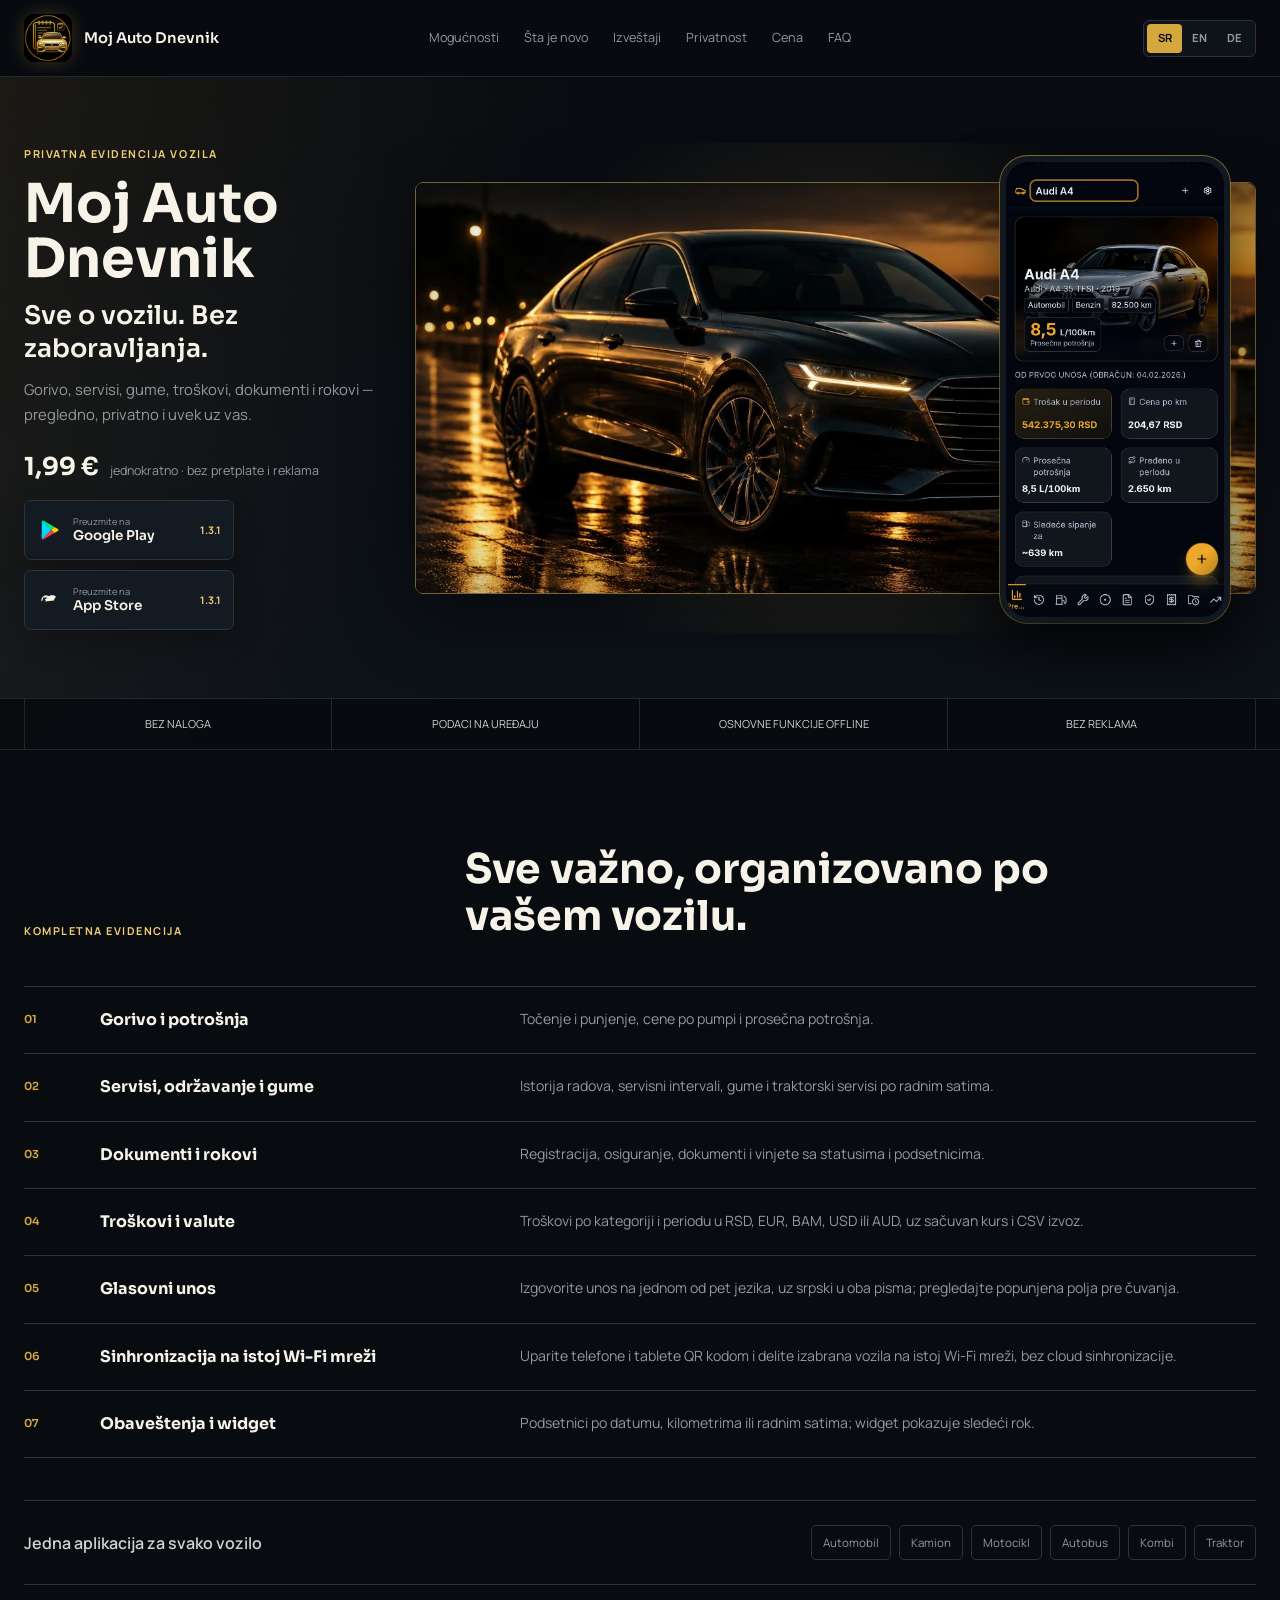
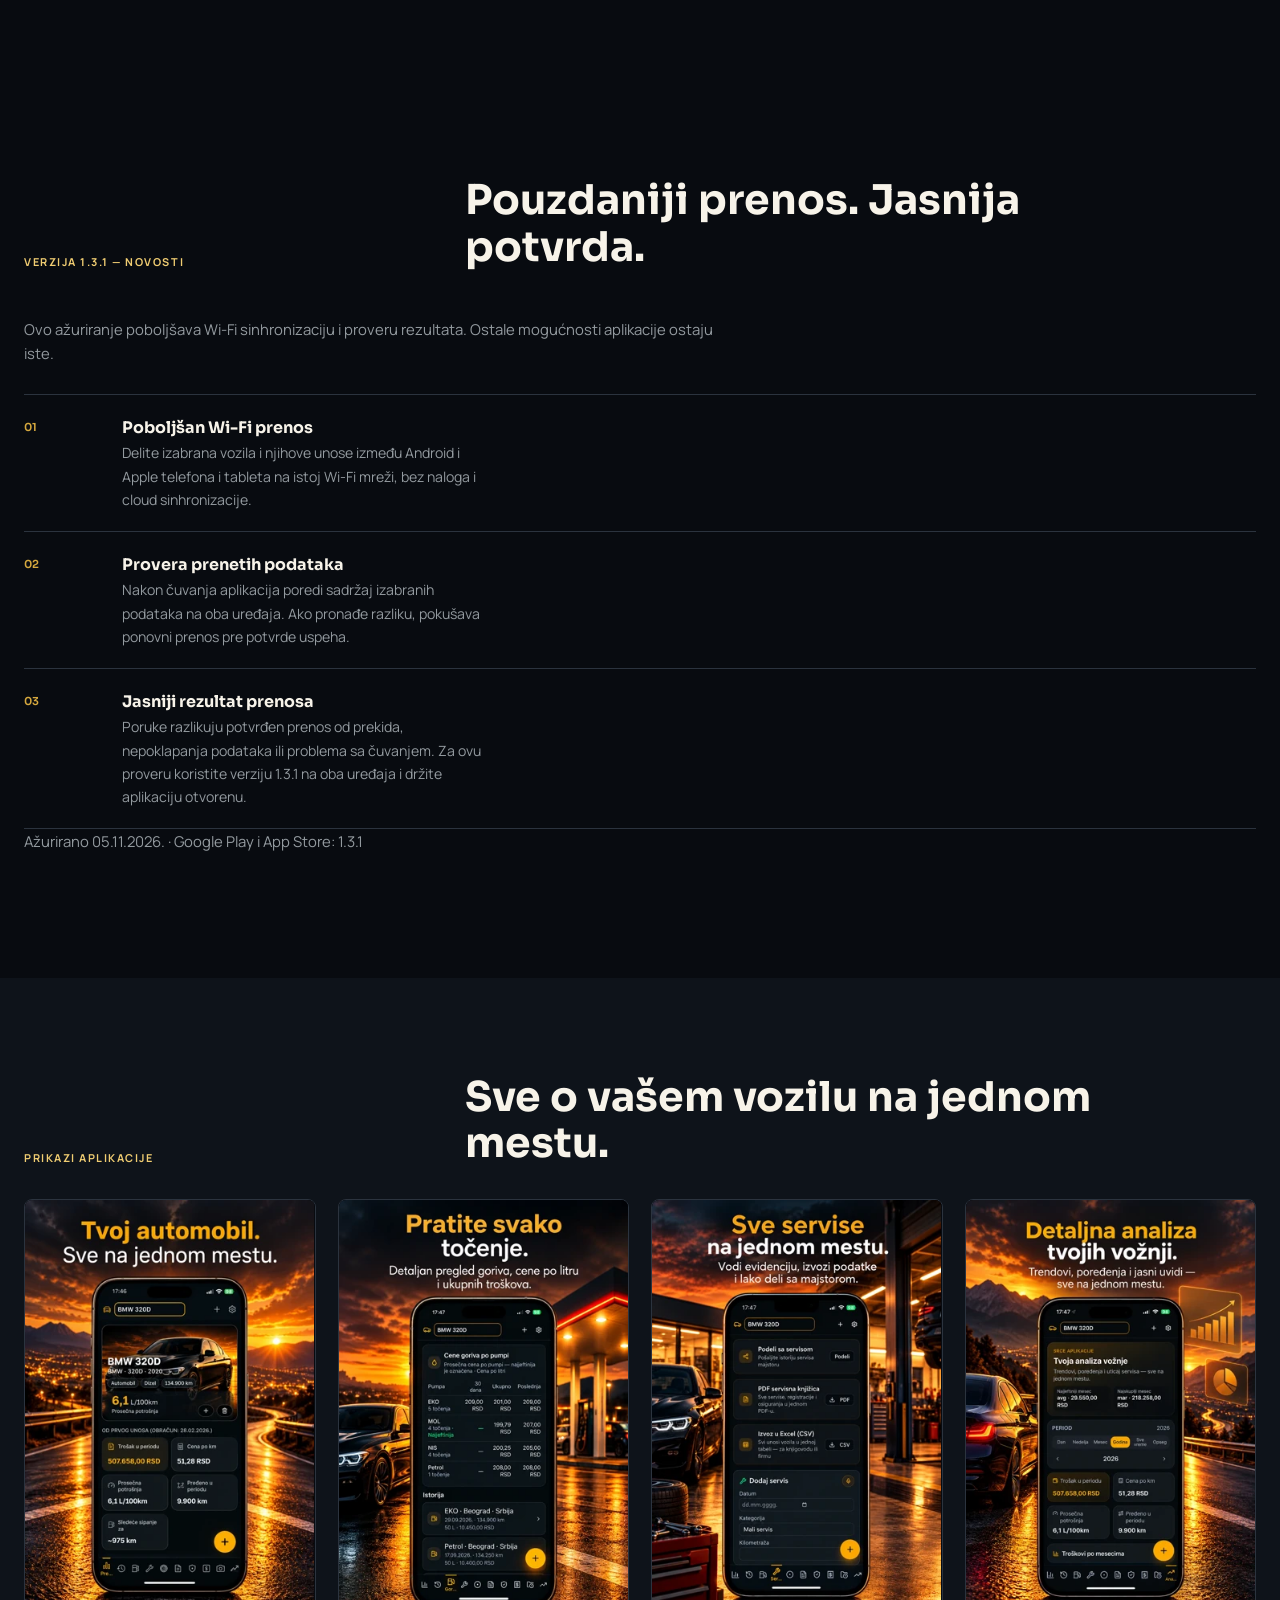
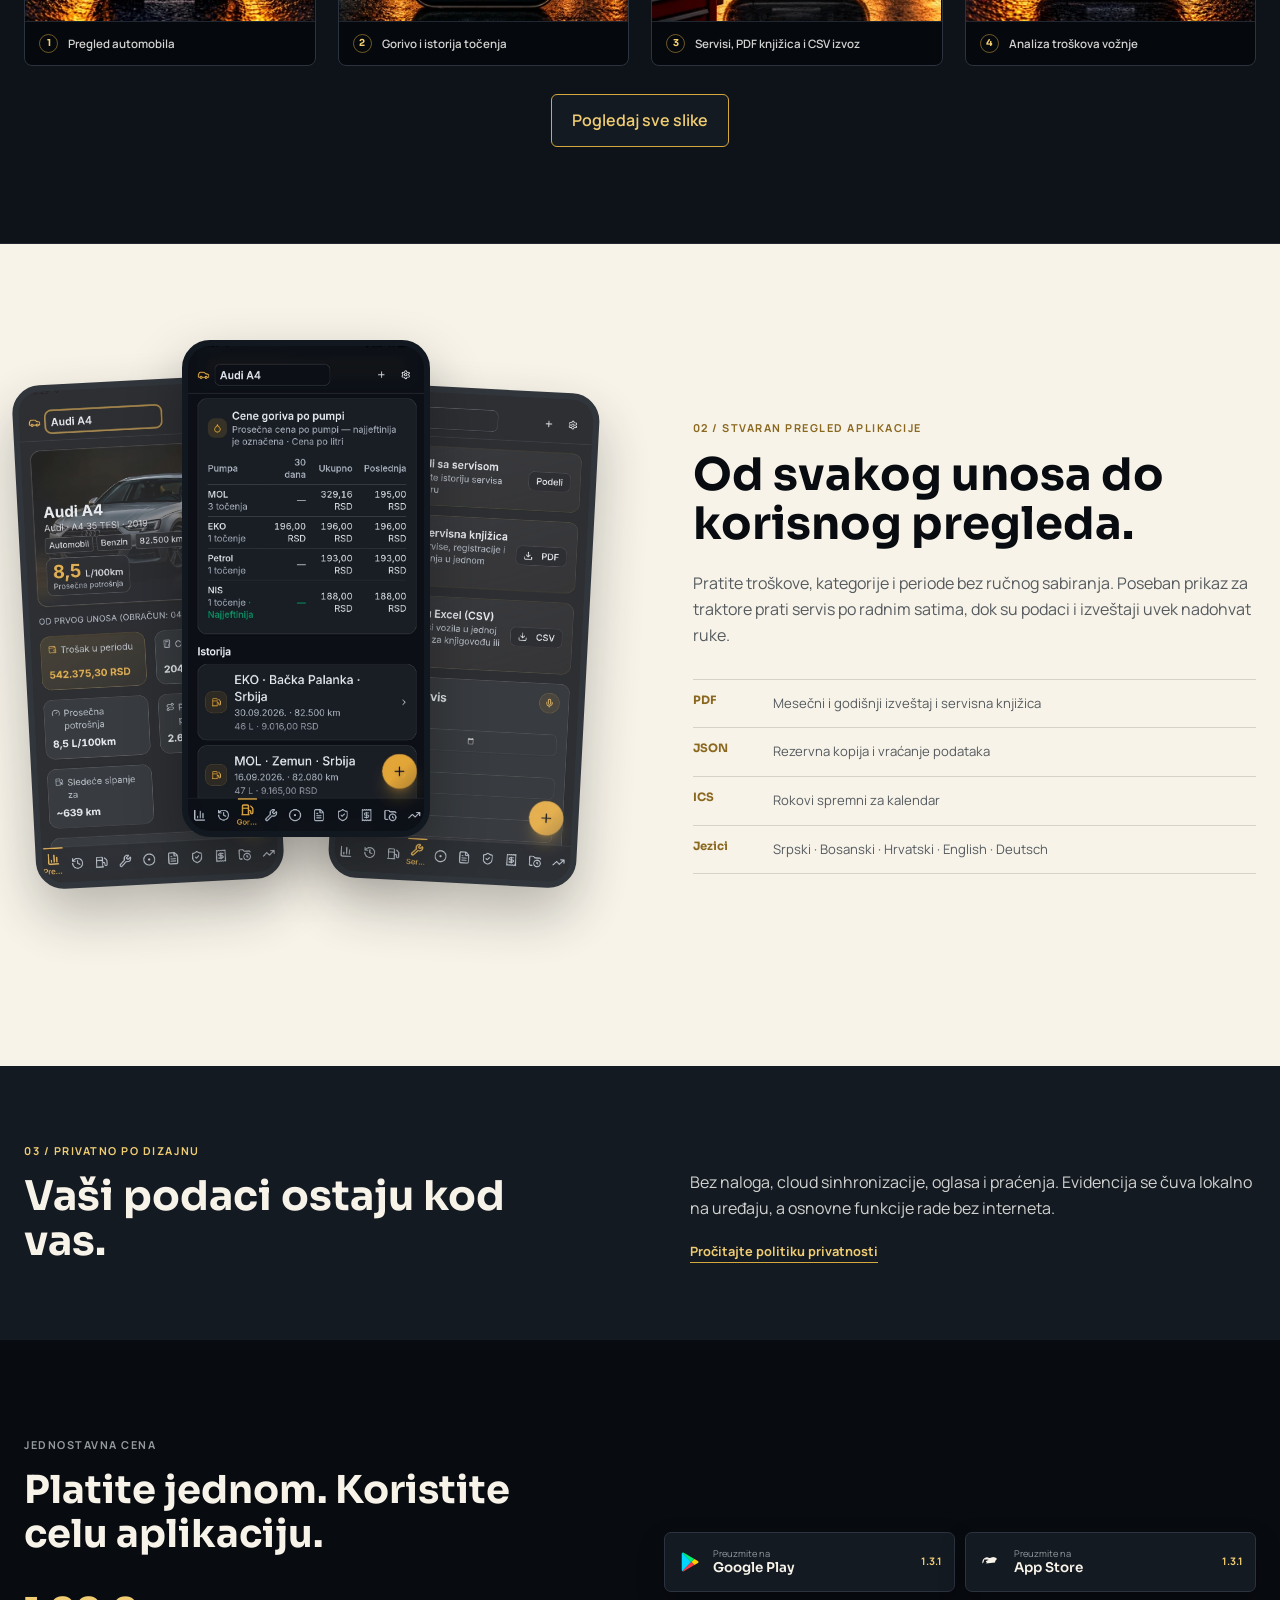
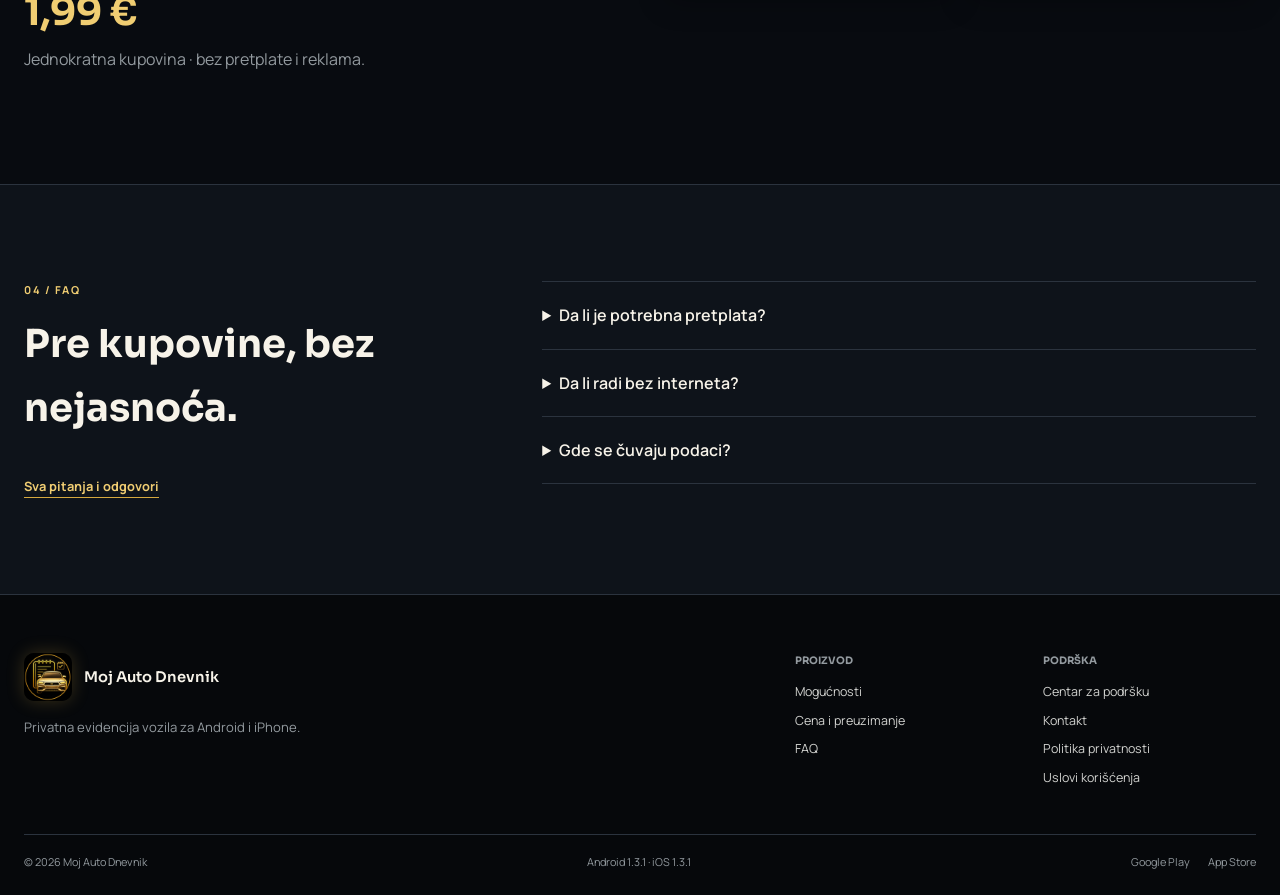
==== commit 91d0e4a8: "Update website for version 1.3.1 Updated the Moj Auto Dnevnik website to reflect version 1.3.1, incl" ====
--- a/index.html
+++ b/index.html
@@ -19,7 +19,7 @@
 <section class="hero"><div class="shell hero-inner">
 <div class="hero-copy reveal"><p class="eyebrow" data-de="Privates Fahrzeugtagebuch" data-en="Private vehicle logbook" data-sr="Privatna evidencija vozila">Privatna evidencija vozila</p><h1>Moj Auto Dnevnik</h1><p class="hero-line" data-de="Alles über Ihr Fahrzeug. Nichts vergessen." data-en="Everything about your vehicle. Nothing forgotten." data-sr="Sve o vozilu. Bez zaboravljanja.">Sve o vozilu. Bez zaboravljanja.</p><p class="hero-lead" data-de="Kraftstoff, Service, Reifen, Kosten, Dokumente und Fristen — geordnet, privat und immer dabei." data-en="Fuel, service, tires, costs, documents and deadlines — organized, private and always with you." data-sr="Gorivo, servisi, gume, troškovi, dokumenti i rokovi — pregledno, privatno i uvek uz vas.">Gorivo, servisi, gume, troškovi, dokumenti i rokovi — pregledno, privatno i uvek uz vas.</p>
 <div class="price-chip"><strong data-de="1,99 €" data-en="€1.99" data-sr="1,99 €">1,99 €</strong><span data-de="Einmalkauf · kein Abo und keine Werbung" data-en="one-time purchase · no subscription or ads" data-sr="jednokratno · bez pretplate i reklama">jednokratno · bez pretplate i reklama</span></div>
-<div class="store-actions"><a class="store-button" href="https://play.google.com/store/apps/details?id=app.mojautodnevnik&amp;hl=sr-Latn&amp;gl=RS" rel="noopener noreferrer" target="_blank"><span class="store-mark"><svg aria-hidden="true" height="22" viewbox="0 0 24 24" width="22"><path d="M3.6 1.8 13.4 12 3.6 22.2c-.4-.2-.6-.6-.6-1.1V2.9c0-.5.2-.9.6-1.1z" fill="#00d7fe"></path><path d="m16.8 8.6-3.4 3.4 3.4 3.4 3.8-2.2c.9-.5.9-1.9 0-2.4z" fill="#ffce00"></path><path d="M3.6 1.8 13.4 12l3.4-3.4L5.2 1.9c-.6-.3-1.2-.3-1.6-.1z" fill="#00f076"></path><path d="M13.4 12 3.6 22.2c.4.2 1 .2 1.6-.1l11.6-6.7z" fill="#ff3a44"></path></svg></span><span><small data-de="Jetzt bei" data-en="Get it on" data-sr="Preuzmite na">Preuzmite na</small><strong>Google Play</strong></span><em>1.3</em></a><div class="store-item"><a class="store-button" href="https://apps.apple.com/rs/app/moj-auto-dnevnik/id6808222806" rel="noopener noreferrer" target="_blank"><span class="store-mark apple"><svg aria-hidden="true" height="22" viewbox="0 0 24 24" width="22"><path d="M16.4 12.6c0-2.6 2.1-3.8 2.2-3.9-1.2-1.8-3.1-2-3.7-2-1.6-.2-3.1.9-3.9.9s-2-.9-3.4-.9c-1.7 0-3.3 1-4.2 2.6-1.8 3.1-.5 7.7 1.3 10.2.8 1.2 1.8 2.6 3.1 2.5 1.2 0 1.7-.8 3.2-.8s1.9.8 3.2.8c1.3 0 2.2-1.2 3-2.4.9-1.4 1.3-2.7 1.3-2.8 0 0-2.6-1-2.6-4.2zM13.9 4.9c.7-.8 1.1-1.9 1-3-1 0-2.2.7-2.9 1.5-.6.7-1.2 1.8-1 2.9 1.1.1 2.2-.6 2.9-1.4z" fill="currentColor"></path></svg></span><span><small data-de="Laden im" data-en="Download on the" data-sr="Preuzmite na">Preuzmite na</small><strong>App Store</strong></span><em>1.3</em></a></div></div>
+<div class="store-actions"><a class="store-button" href="https://play.google.com/store/apps/details?id=app.mojautodnevnik&amp;hl=sr-Latn&amp;gl=RS" rel="noopener noreferrer" target="_blank"><span class="store-mark"><svg aria-hidden="true" height="22" viewbox="0 0 24 24" width="22"><path d="M3.6 1.8 13.4 12 3.6 22.2c-.4-.2-.6-.6-.6-1.1V2.9c0-.5.2-.9.6-1.1z" fill="#00d7fe"></path><path d="m16.8 8.6-3.4 3.4 3.4 3.4 3.8-2.2c.9-.5.9-1.9 0-2.4z" fill="#ffce00"></path><path d="M3.6 1.8 13.4 12l3.4-3.4L5.2 1.9c-.6-.3-1.2-.3-1.6-.1z" fill="#00f076"></path><path d="M13.4 12 3.6 22.2c.4.2 1 .2 1.6-.1l11.6-6.7z" fill="#ff3a44"></path></svg></span><span><small data-de="Jetzt bei" data-en="Get it on" data-sr="Preuzmite na">Preuzmite na</small><strong>Google Play</strong></span><em>1.3.1</em></a><div class="store-item"><a class="store-button" href="https://apps.apple.com/rs/app/moj-auto-dnevnik/id6808222806" rel="noopener noreferrer" target="_blank"><span class="store-mark apple"><svg aria-hidden="true" height="22" viewbox="0 0 24 24" width="22"><path d="M16.4 12.6c0-2.6 2.1-3.8 2.2-3.9-1.2-1.8-3.1-2-3.7-2-1.6-.2-3.1.9-3.9.9s-2-.9-3.4-.9c-1.7 0-3.3 1-4.2 2.6-1.8 3.1-.5 7.7 1.3.1 10.2.8 1.3.1 1.8 2.6 3.1 2.5 1.3.1 0 1.7-.8 3.2-.8s1.9.8 3.2.8c1.3 0 2.2-1.2 3-2.4.9-1.4 1.3.1-2.7 1.3.1-2.8 0 0-2.6-1-2.6-4.2zM13.9 4.9c.7-.8 1.1-1.9 1-3-1 0-2.2.7-2.9 1.5-.6.7-1.2 1.8-1 2.9 1.1.1 2.2-.6 2.9-1.4z" fill="currentColor"></path></svg></span><span><small data-de="Laden im" data-en="Download on the" data-sr="Preuzmite na">Preuzmite na</small><strong>App Store</strong></span><em>1.3.1</em></a></div></div>
 </div>
 <div class="hero-art reveal"><img alt="Moj Auto Dnevnik — premium automobilski vizuel" fetchpriority="high" height="960" sizes="(max-width: 1000px) 100vw, 70vw" src="assets/images/hero-automotive-1600.webp" srcset="assets/images/hero-automotive-800.webp 800w, assets/images/hero-automotive-1600.webp 1600w" width="1280"/><div class="hero-phone"><img alt="Moj Auto Dnevnik — pregled vozila u aplikaciji" height="717" src="assets/images/v13/audi-overview-1.3.webp" width="344"/></div></div>
 </div><div class="hero-proof"><div class="shell"><span data-de="Kein Konto" data-en="No account" data-sr="Bez naloga">Bez naloga</span><span data-de="Daten auf dem Gerät" data-en="On-device data" data-sr="Podaci na uređaju">Podaci na uređaju</span><span data-de="Kernfunktionen offline" data-en="Core features offline" data-sr="Osnovne funkcije offline">Osnovne funkcije offline</span><span data-de="Werbefrei" data-en="Ad-free" data-sr="Bez reklama">Bez reklama</span></div></div></section>
@@ -30,22 +30,21 @@
 <article><span>02</span><div><h3 data-de="Service, Wartung und Reifen" data-en="Service, maintenance and tires" data-sr="Servisi, održavanje i gume">Servisi, održavanje i gume</h3><p data-de="Arbeitsverlauf, Serviceintervalle, Reifen und Traktorservice nach Betriebsstunden." data-en="Work history, service intervals, tires and tractor service by operating hours." data-sr="Istorija radova, servisni intervali, gume i traktorski servisi po radnim satima.">Istorija radova, servisni intervali, gume i traktorski servisi po radnim satima.</p></div></article>
 <article><span>03</span><div><h3 data-de="Dokumente und Fristen" data-en="Documents and deadlines" data-sr="Dokumenti i rokovi">Dokumenti i rokovi</h3><p data-de="Zulassung, Versicherung, Dokumente und Vignetten mit Status und Erinnerungen." data-en="Registration, insurance, documents and vignettes with status and reminders." data-sr="Registracija, osiguranje, dokumenti i vinjete sa statusima i podsetnicima.">Registracija, osiguranje, dokumenti i vinjete sa statusima i podsetnicima.</p></div></article>
 <article><span>04</span><div><h3 data-de="Kosten und Währungen" data-en="Costs and currencies" data-sr="Troškovi i valute">Troškovi i valute</h3><p data-de="Kosten nach Kategorie und Zeitraum in RSD, EUR, BAM, USD oder AUD, mit gespeicherten Kursen und CSV-Export." data-en="Costs by category and period in RSD, EUR, BAM, USD or AUD, with saved exchange rates and CSV export." data-sr="Troškovi po kategoriji i periodu u RSD, EUR, BAM, USD ili AUD, uz sačuvan kurs i CSV izvoz.">Troškovi po kategoriji i periodu u RSD, EUR, BAM, USD ili AUD, uz sačuvan kurs i CSV izvoz.</p></div></article>
-<article><span>05</span><div><h3 data-de="Spracheingabe" data-en="Voice entry" data-sr="Glasovni unos">Glasovni unos</h3><p data-de="Sprechen Sie Ihren Eintrag in einer von sechs Sprachen; prüfen Sie die Felder vor dem Speichern." data-en="Speak your entry in one of six languages; review the filled fields before saving." data-sr="Izgovorite unos na jednom od šest jezika; pregledajte popunjena polja pre čuvanja.">Izgovorite unos na jednom od šest jezika; pregledajte popunjena polja pre čuvanja.</p></div></article>
-<article><span>06</span><div><h3 data-de="Synchronisierung im selben WLAN" data-en="Sync on the same Wi-Fi" data-sr="Sinhronizacija na istoj Wi-Fi mreži">Sinhronizacija na istoj Wi-Fi mreži</h3><p data-de="Koppeln Sie Telefone per QR-Code und teilen Sie ausgewählte Fahrzeuge im selben WLAN, ohne Cloud-Synchronisierung." data-en="Pair phones with a QR code and share selected vehicles on the same Wi-Fi, without cloud synchronization." data-sr="Uparite telefone QR kodom i delite izabrana vozila na istoj Wi-Fi mreži, bez cloud sinhronizacije.">Uparite telefone QR kodom i delite izabrana vozila na istoj Wi-Fi mreži, bez cloud sinhronizacije.</p></div></article>
+<article><span>05</span><div><h3 data-de="Spracheingabe" data-en="Voice entry" data-sr="Glasovni unos">Glasovni unos</h3><p data-de="Sprechen Sie Ihren Eintrag in einer von fünf Sprachen, mit beiden serbischen Schriften; prüfen Sie die Felder vor dem Speichern." data-en="Speak your entry in one of five languages, with both Serbian scripts; review the filled fields before saving." data-sr="Izgovorite unos na jednom od pet jezika, uz srpski u oba pisma; pregledajte popunjena polja pre čuvanja.">Izgovorite unos na jednom od pet jezika, uz srpski u oba pisma; pregledajte popunjena polja pre čuvanja.</p></div></article>
+<article><span>06</span><div><h3 data-de="Synchronisierung im selben WLAN" data-en="Sync on the same Wi-Fi" data-sr="Sinhronizacija na istoj Wi-Fi mreži">Sinhronizacija na istoj Wi-Fi mreži</h3><p data-de="Koppeln Sie Smartphones und Tablets per QR-Code und teilen Sie ausgewählte Fahrzeuge im selben WLAN, ohne Cloud-Synchronisierung." data-en="Pair phones and tablets with a QR code and share selected vehicles on the same Wi-Fi, without cloud synchronization." data-sr="Uparite telefone i tablete QR kodom i delite izabrana vozila na istoj Wi-Fi mreži, bez cloud sinhronizacije.">Uparite telefone i tablete QR kodom i delite izabrana vozila na istoj Wi-Fi mreži, bez cloud sinhronizacije.</p></div></article>
 <article><span>07</span><div><h3 data-de="Benachrichtigungen und Widget" data-en="Notifications and widget" data-sr="Obaveštenja i widget">Obaveštenja i widget</h3><p data-de="Erinnerungen nach Datum, Kilometerstand oder Betriebsstunden; das Widget zeigt die nächste Frist." data-en="Reminders by date, mileage or operating hours; the widget shows the next deadline." data-sr="Podsetnici po datumu, kilometrima ili radnim satima; widget pokazuje sledeći rok.">Podsetnici po datumu, kilometrima ili radnim satima; widget pokazuje sledeći rok.</p></div></article>
 </div>
 <div class="vehicle-strip"><p data-de="Eine App für jedes Fahrzeug" data-en="One app for every vehicle" data-sr="Jedna aplikacija za svako vozilo">Jedna aplikacija za svako vozilo</p><div><span data-de="Auto" data-en="Car" data-sr="Automobil">Automobil</span><span data-de="Lkw" data-en="Truck" data-sr="Kamion">Kamion</span><span data-de="Motorrad" data-en="Motorcycle" data-sr="Motocikl">Motocikl</span><span data-de="Bus" data-en="Bus" data-sr="Autobus">Autobus</span><span data-de="Transporter" data-en="Van" data-sr="Kombi">Kombi</span><span data-de="Traktor" data-en="Tractor" data-sr="Traktor">Traktor</span></div></div>
 </div></section>
 <section class="features-section v13" id="novo-13"><div class="shell">
-<header class="section-heading"><p class="eyebrow" data-de="Version 1.3 — was ist neu" data-en="Version 1.3 — what's new" data-sr="Verzija 1.3 — noviteti">Verzija 1.3 — noviteti</p><h2 data-de="Neu in Version 1.3." data-en="New in version 1.3." data-sr="Novo u verziji 1.3.">Novo u verziji 1.3.</h2></header>
-<p class="gallery-lead" data-de="Erinnerungen landen direkt im Kalender Ihres Telefons, Backups sind passwortgeschützt, und ein monatlicher PDF gesellt sich zum Jahresbericht." data-en="Reminders go straight into your phone's calendar, backups are password-protected, and a monthly PDF joins the annual one." data-sr="Podsetnici idu pravo u kalendar telefona, rezervna kopija je zaštićena lozinkom, a mesečni PDF stiže uz godišnji.">Podsetnici idu pravo u kalendar telefona, rezervna kopija je zaštićena lozinkom, a mesečni PDF stiže uz godišnji.</p>
+<header class="section-heading"><p class="eyebrow" data-sr="Verzija 1.3.1 — novosti" data-en="Version 1.3.1 — what&#x27;s new" data-de="Version 1.3.1 — Neuigkeiten">Verzija 1.3.1 — novosti</p><h2 data-sr="Pouzdaniji prenos. Jasnija potvrda." data-en="More reliable transfer. Clearer confirmation." data-de="Zuverlässigere Übertragung. Klarere Bestätigung.">Pouzdaniji prenos. Jasnija potvrda.</h2></header>
+<p class="gallery-lead" data-sr="Ovo ažuriranje poboljšava Wi-Fi sinhronizaciju i proveru rezultata. Ostale mogućnosti aplikacije ostaju iste." data-en="This update improves Wi-Fi synchronization and result checking. The other app features remain unchanged." data-de="Dieses Update verbessert die WLAN-Synchronisierung und die Ergebnisprüfung. Die übrigen App-Funktionen bleiben unverändert.">Ovo ažuriranje poboljšava Wi-Fi sinhronizaciju i proveru rezultata. Ostale mogućnosti aplikacije ostaju iste.</p>
 <div class="feature-list">
-<article><span>01</span><div><h3 data-de="Erinnerungen im Telefonkalender" data-en="Reminders in your phone's calendar" data-sr="Podsetnici u kalendaru telefona">Podsetnici u kalendaru telefona</h3><p data-de="Zulassung, Versicherung und Service gelangen mit einem Tippen in den Kalender Ihres Telefons." data-en="Registration, insurance and service deadlines enter your phone's calendar with one tap." data-sr="Registracija, osiguranje i servis jednim dodirom ulaze u kalendar vašeg telefona.">Registracija, osiguranje i servis jednim dodirom ulaze u kalendar vašeg telefona.</p></div></article>
-<article><span>02</span><div><h3 data-de="Geschütztes Backup" data-en="Protected backup" data-sr="Zaštićena rezervna kopija">Zaštićena rezervna kopija</h3><p data-de="Schützen Sie Ihre Datensicherung mit einem Passwort — ohne es kann sie niemand öffnen." data-en="Protect your data backup with a password — without it, no one can open it." data-sr="Rezervnu kopiju podataka štitite lozinkom — bez nje je niko ne može otvoriti.">Rezervnu kopiju podataka štitite lozinkom — bez nje je niko ne može otvoriti.</p></div></article>
-<article><span>03</span><div><h3 data-de="Monatlicher PDF-Bericht" data-en="Monthly PDF report" data-sr="Mesečni PDF izveštaj">Mesečni PDF izveštaj</h3><p data-de="Neben dem Jahresbericht gibt es jetzt einen monatlichen PDF-Kostenüberblick für jedes Fahrzeug." data-en="Alongside the annual report, every vehicle now gets a monthly PDF cost overview." data-sr="Pored godišnjeg, sada imate i mesečni PDF pregled troškova za svako vozilo.">Pored godišnjeg, sada imate i mesečni PDF pregled troškova za svako vozilo.</p></div></article>
-<article><span>04</span><div><h3 data-de="Kilometerstand-Vorschlag" data-en="Mileage suggestion" data-sr="Predlog kilometraže">Predlog kilometraže</h3><p data-de="Beim Tanken schlägt die App den Kilometerstand anhand früherer Einträge vor." data-en="When entering fuel, the app suggests the mileage based on your previous entries." data-sr="Pri unosu goriva aplikacija sama predlaže kilometražu na osnovu prethodnih unosa.">Pri unosu goriva aplikacija sama predlaže kilometražu na osnovu prethodnih unosa.</p></div></article>
-<article><span>05</span><div><h3 data-de="App bewerten" data-en="Rate the app" data-sr="Ocena aplikacije">Ocena aplikacije</h3><p data-de="Bewerten Sie die App direkt in den Einstellungen — ohne die App zu verlassen." data-en="Rate the app directly from Settings — without leaving the app." data-sr="Ocenite aplikaciju direktno iz podešavanja — bez napuštanja aplikacije.">Ocenite aplikaciju direktno iz podešavanja — bez napuštanja aplikacije.</p></div></article>
+<article><span>01</span><div><h3 data-sr="Poboljšan Wi-Fi prenos" data-en="Improved Wi-Fi transfer" data-de="Verbesserte WLAN-Übertragung">Poboljšan Wi-Fi prenos</h3><p data-sr="Delite izabrana vozila i njihove unose između Android i Apple telefona i tableta na istoj Wi-Fi mreži, bez naloga i cloud sinhronizacije." data-en="Share selected vehicles and their records between Android and Apple phones and tablets on the same Wi-Fi network, without an account or cloud synchronization." data-de="Teilen Sie ausgewählte Fahrzeuge und ihre Einträge zwischen Android- und Apple-Smartphones und -Tablets im selben WLAN, ohne Konto oder Cloud-Synchronisierung.">Delite izabrana vozila i njihove unose između Android i Apple telefona i tableta na istoj Wi-Fi mreži, bez naloga i cloud sinhronizacije.</p></div></article>
+<article><span>02</span><div><h3 data-sr="Provera prenetih podataka" data-en="Transferred-data check" data-de="Prüfung übertragener Daten">Provera prenetih podataka</h3><p data-sr="Nakon čuvanja aplikacija poredi sadržaj izabranih podataka na oba uređaja. Ako pronađe razliku, pokušava ponovni prenos pre potvrde uspeha." data-en="After saving, the app compares the selected data on both devices. If it finds a difference, it attempts another transfer before confirming success." data-de="Nach dem Speichern vergleicht die App die ausgewählten Daten auf beiden Geräten. Bei Unterschieden versucht sie eine erneute Übertragung, bevor sie den Erfolg bestätigt.">Nakon čuvanja aplikacija poredi sadržaj izabranih podataka na oba uređaja. Ako pronađe razliku, pokušava ponovni prenos pre potvrde uspeha.</p></div></article>
+<article><span>03</span><div><h3 data-sr="Jasniji rezultat prenosa" data-en="Clearer transfer results" data-de="Klarere Übertragungsergebnisse">Jasniji rezultat prenosa</h3><p data-sr="Poruke razlikuju potvrđen prenos od prekida, nepoklapanja podataka ili problema sa čuvanjem. Za ovu proveru koristite verziju 1.3.1 na oba uređaja i držite aplikaciju otvorenu." data-en="Messages distinguish a confirmed transfer from interruptions, data mismatches or saving problems. For this check, use version 1.3.1 on both devices and keep the app open." data-de="Meldungen unterscheiden eine bestätigte Übertragung von Unterbrechungen, Datenunterschieden oder Speicherproblemen. Nutzen Sie für diese Prüfung Version 1.3.1 auf beiden Geräten und lassen Sie die App geöffnet.">Poruke razlikuju potvrđen prenos od prekida, nepoklapanja podataka ili problema sa čuvanjem. Za ovu proveru koristite verziju 1.3.1 na oba uređaja i držite aplikaciju otvorenu.</p></div></article>
 </div>
+<p class="gallery-lead" data-sr="Ažurirano 05.11.2026. · Google Play i App Store: 1.3.1" data-en="Updated November 5, 2026 · Google Play and App Store: 1.3.1" data-de="Aktualisiert am 05.11.2026 · Google Play und App Store: 1.3.1">Ažurirano 05.11.2026. · Google Play i App Store: 1.3.1</p>
 </div></section>
 <section class="gallery" id="novo"><div class="shell">
 <header class="section-heading"><p class="eyebrow" data-de="App-Ansichten" data-en="App screenshots" data-sr="Prikazi aplikacije">Prikazi aplikacije</p><h2 data-de="Ihr Fahrzeug an einem Ort." data-en="Your vehicle in one place." data-sr="Sve o vašem vozilu na jednom mestu.">Sve o vašem vozilu na jednom mestu.</h2></header>
@@ -55,10 +54,10 @@
 </div></section>
 <section class="insights" id="insights"><div class="shell insights-grid"><div class="device-showcase reveal"><figure class="app-screen screen-overview"><img alt="Pregled vozila Audi A4 sa potrošnjom i troškovima" height="717" loading="lazy" src="assets/images/v13/audi-overview-1.3.webp" width="344"/></figure><figure class="app-screen screen-analytics"><img alt="Cene goriva po pumpama sa istorijom točenja" height="710" loading="lazy" src="assets/images/v13/audi-fuel-1.3.webp" width="345"/></figure><figure class="app-screen screen-tractor"><img alt="Servis i održavanje sa PDF knjižicom i CSV izvozom" height="712" loading="lazy" src="assets/images/v13/audi-service-1.3.webp" width="348"/></figure></div><div class="insights-copy"><p class="section-no">02 / <span data-de="Die echte App im Einsatz" data-en="The real app experience" data-sr="Stvaran pregled aplikacije">Stvaran pregled aplikacije</span></p><h2 data-de="Aus jedem Eintrag eine nützliche Übersicht." data-en="From every entry to a useful overview." data-sr="Od svakog unosa do korisnog pregleda.">Od svakog unosa do korisnog pregleda.</h2><p data-de="Kosten, Kategorien und Zeiträume ohne manuelles Summieren verfolgen. Eine eigene Traktoransicht erfasst den Service nach Betriebsstunden, Aufzeichnungen und Berichte bleiben griffbereit." data-en="Track costs, categories and periods without manual totals. A dedicated tractor view tracks service by operating hours, while your records and reports stay close at hand." data-sr="Pratite troškove, kategorije i periode bez ručnog sabiranja. Poseban prikaz za traktore prati servis po radnim satima, dok su podaci i izveštaji uvek nadohvat ruke.">Pratite troškove, kategorije i periode bez ručnog sabiranja. Poseban prikaz za traktore prati servis po radnim satima, dok su podaci i izveštaji uvek nadohvat ruke.</p><dl><div><dt>PDF</dt><dd data-de="Monats- und Jahresberichte und Serviceheft" data-en="Monthly and annual reports and service book" data-sr="Mesečni i godišnji izveštaj i servisna knjižica">Mesečni i godišnji izveštaj i servisna knjižica</dd></div><div><dt>JSON</dt><dd data-de="Sicherung und Wiederherstellung" data-en="Backup and data restore" data-sr="Rezervna kopija i vraćanje podataka">Rezervna kopija i vraćanje podataka</dd></div><div><dt>ICS</dt><dd data-de="Fristen bereit für Ihren Kalender" data-en="Deadlines ready for your calendar" data-sr="Rokovi spremni za kalendar">Rokovi spremni za kalendar</dd></div><div><dt data-de="Sprachen" data-en="Languages" data-sr="Jezici">Jezici</dt><dd>Srpski · Bosanski · Hrvatski · English · Deutsch</dd></div></dl></div></div></section>
 <section class="privacy" id="privacy"><div class="shell privacy-grid"><div><p class="section-no">03 / <span data-de="Privat von Grund auf" data-en="Private by design" data-sr="Privatno po dizajnu">Privatno po dizajnu</span></p><h2 data-de="Ihre Daten bleiben bei Ihnen." data-en="Your data stays with you." data-sr="Vaši podaci ostaju kod vas.">Vaši podaci ostaju kod vas.</h2></div><div><p data-de="Kein Konto, keine Cloud-Synchronisierung, keine Werbung und kein Tracking. Die Daten werden lokal auf Ihrem Gerät gespeichert, die Kernfunktionen arbeiten ohne Internet." data-en="No account, cloud synchronization, ads or tracking. Records are stored locally on your device, and core features work without internet." data-sr="Bez naloga, cloud sinhronizacije, oglasa i praćenja. Evidencija se čuva lokalno na uređaju, a osnovne funkcije rade bez interneta.">Bez naloga, cloud sinhronizacije, oglasa i praćenja. Evidencija se čuva lokalno na uređaju, a osnovne funkcije rade bez interneta.</p><a class="text-link" data-de="Datenschutzerklärung lesen" data-en="Read the privacy policy" data-sr="Pročitajte politiku privatnosti" href="privacy-policy.html">Pročitajte politiku privatnosti</a></div></div></section>
-<section class="pricing" id="pricing"><div class="shell purchase-layout"><div><p class="eyebrow" data-de="Einfacher Preis" data-en="Simple pricing" data-sr="Jednostavna cena">Jednostavna cena</p><h2 data-de="Einmal zahlen. Die ganze App nutzen." data-en="Pay once. Use the complete app." data-sr="Platite jednom. Koristite celu aplikaciju.">Platite jednom. Koristite celu aplikaciju.</h2><p class="purchase-price" data-de="1,99 €" data-en="€1.99" data-sr="1,99 €">1,99 €</p><p data-de="Einmalkauf · kein Abo und keine Werbung." data-en="One-time purchase · no subscription or ads." data-sr="Jednokratna kupovina · bez pretplate i reklama.">Jednokratna kupovina · bez pretplate i reklama.</p></div><div class="pricing-actions"><div class="store-actions"><a class="store-button" href="https://play.google.com/store/apps/details?id=app.mojautodnevnik&amp;hl=sr-Latn&amp;gl=RS" rel="noopener noreferrer" target="_blank"><span class="store-mark"><svg aria-hidden="true" height="22" viewbox="0 0 24 24" width="22"><path d="M3.6 1.8 13.4 12 3.6 22.2c-.4-.2-.6-.6-.6-1.1V2.9c0-.5.2-.9.6-1.1z" fill="#00d7fe"></path><path d="m16.8 8.6-3.4 3.4 3.4 3.4 3.8-2.2c.9-.5.9-1.9 0-2.4z" fill="#ffce00"></path><path d="M3.6 1.8 13.4 12l3.4-3.4L5.2 1.9c-.6-.3-1.2-.3-1.6-.1z" fill="#00f076"></path><path d="M13.4 12 3.6 22.2c.4.2 1 .2 1.6-.1l11.6-6.7z" fill="#ff3a44"></path></svg></span><span><small data-de="Jetzt bei" data-en="Get it on" data-sr="Preuzmite na">Preuzmite na</small><strong>Google Play</strong></span><em>1.3</em></a><div class="store-item"><a class="store-button" href="https://apps.apple.com/rs/app/moj-auto-dnevnik/id6808222806" rel="noopener noreferrer" target="_blank"><span class="store-mark apple"><svg aria-hidden="true" height="22" viewbox="0 0 24 24" width="22"><path d="M16.4 12.6c0-2.6 2.1-3.8 2.2-3.9-1.2-1.8-3.1-2-3.7-2-1.6-.2-3.1.9-3.9.9s-2-.9-3.4-.9c-1.7 0-3.3 1-4.2 2.6-1.8 3.1-.5 7.7 1.3 10.2.8 1.2 1.8 2.6 3.1 2.5 1.2 0 1.7-.8 3.2-.8s1.9.8 3.2.8c1.3 0 2.2-1.2 3-2.4.9-1.4 1.3-2.7 1.3-2.8 0 0-2.6-1-2.6-4.2zM13.9 4.9c.7-.8 1.1-1.9 1-3-1 0-2.2.7-2.9 1.5-.6.7-1.2 1.8-1 2.9 1.1.1 2.2-.6 2.9-1.4z" fill="currentColor"></path></svg></span><span><small data-de="Laden im" data-en="Download on the" data-sr="Preuzmite na">Preuzmite na</small><strong>App Store</strong></span><em>1.3</em></a></div></div></div></div></section>
+<section class="pricing" id="pricing"><div class="shell purchase-layout"><div><p class="eyebrow" data-de="Einfacher Preis" data-en="Simple pricing" data-sr="Jednostavna cena">Jednostavna cena</p><h2 data-de="Einmal zahlen. Die ganze App nutzen." data-en="Pay once. Use the complete app." data-sr="Platite jednom. Koristite celu aplikaciju.">Platite jednom. Koristite celu aplikaciju.</h2><p class="purchase-price" data-de="1,99 €" data-en="€1.99" data-sr="1,99 €">1,99 €</p><p data-de="Einmalkauf · kein Abo und keine Werbung." data-en="One-time purchase · no subscription or ads." data-sr="Jednokratna kupovina · bez pretplate i reklama.">Jednokratna kupovina · bez pretplate i reklama.</p></div><div class="pricing-actions"><div class="store-actions"><a class="store-button" href="https://play.google.com/store/apps/details?id=app.mojautodnevnik&amp;hl=sr-Latn&amp;gl=RS" rel="noopener noreferrer" target="_blank"><span class="store-mark"><svg aria-hidden="true" height="22" viewbox="0 0 24 24" width="22"><path d="M3.6 1.8 13.4 12 3.6 22.2c-.4-.2-.6-.6-.6-1.1V2.9c0-.5.2-.9.6-1.1z" fill="#00d7fe"></path><path d="m16.8 8.6-3.4 3.4 3.4 3.4 3.8-2.2c.9-.5.9-1.9 0-2.4z" fill="#ffce00"></path><path d="M3.6 1.8 13.4 12l3.4-3.4L5.2 1.9c-.6-.3-1.2-.3-1.6-.1z" fill="#00f076"></path><path d="M13.4 12 3.6 22.2c.4.2 1 .2 1.6-.1l11.6-6.7z" fill="#ff3a44"></path></svg></span><span><small data-de="Jetzt bei" data-en="Get it on" data-sr="Preuzmite na">Preuzmite na</small><strong>Google Play</strong></span><em>1.3.1</em></a><div class="store-item"><a class="store-button" href="https://apps.apple.com/rs/app/moj-auto-dnevnik/id6808222806" rel="noopener noreferrer" target="_blank"><span class="store-mark apple"><svg aria-hidden="true" height="22" viewbox="0 0 24 24" width="22"><path d="M16.4 12.6c0-2.6 2.1-3.8 2.2-3.9-1.2-1.8-3.1-2-3.7-2-1.6-.2-3.1.9-3.9.9s-2-.9-3.4-.9c-1.7 0-3.3 1-4.2 2.6-1.8 3.1-.5 7.7 1.3.1 10.2.8 1.3.1 1.8 2.6 3.1 2.5 1.3.1 0 1.7-.8 3.2-.8s1.9.8 3.2.8c1.3 0 2.2-1.2 3-2.4.9-1.4 1.3.1-2.7 1.3.1-2.8 0 0-2.6-1-2.6-4.2zM13.9 4.9c.7-.8 1.1-1.9 1-3-1 0-2.2.7-2.9 1.5-.6.7-1.2 1.8-1 2.9 1.1.1 2.2-.6 2.9-1.4z" fill="currentColor"></path></svg></span><span><small data-de="Laden im" data-en="Download on the" data-sr="Preuzmite na">Preuzmite na</small><strong>App Store</strong></span><em>1.3.1</em></a></div></div></div></div></section>
 <section class="faq-preview"><div class="shell faq-preview-grid"><header><p class="section-no">04 / FAQ</p><h2 data-de="Vor dem Kauf keine offenen Fragen." data-en="Before you buy, no uncertainty." data-sr="Pre kupovine, bez nejasnoća.">Pre kupovine, bez nejasnoća.</h2><a class="text-link" data-de="Alle Fragen und Antworten" data-en="All questions and answers" data-sr="Sva pitanja i odgovori" href="faq.html">Sva pitanja i odgovori</a></header><div><details><summary data-de="Ist ein Abonnement nötig?" data-en="Is a subscription required?" data-sr="Da li je potrebna pretplata?">Da li je potrebna pretplata?</summary><p data-de="Nein. Sie zahlen einmalig 1,99 € und erhalten die vollständige App." data-en="No. You pay €1.99 once and get the complete app." data-sr="Ne. Plaćate 1,99 € jednom i dobijate kompletnu aplikaciju.">Ne. Plaćate 1,99 € jednom i dobijate kompletnu aplikaciju.</p></details><details><summary data-de="Funktioniert die App offline?" data-en="Does it work offline?" data-sr="Da li radi bez interneta?">Da li radi bez interneta?</summary><p data-de="Ja. Alle Kernfunktionen arbeiten offline. Internet ist nur optional zum Aktualisieren der Wechselkurse." data-en="Yes. All core features work offline. Internet is optional for refreshing exchange rates." data-sr="Da. Sve osnovne funkcije rade offline. Internet je opcionalan za osvežavanje kursa valuta.">Da. Sve osnovne funkcije rade offline. Internet je opcionalan za osvežavanje kursa valuta.</p></details><details><summary data-de="Wo werden meine Daten gespeichert?" data-en="Where is my data stored?" data-sr="Gde se čuvaju podaci?">Gde se čuvaju podaci?</summary><p data-de="Lokal auf Ihrem Gerät, ohne Cloud-Synchronisierung." data-en="Locally on your device, without cloud synchronization." data-sr="Lokalno na vašem uređaju, bez cloud sinhronizacije.">Lokalno na vašem uređaju, bez cloud sinhronizacije.</p></details></div></div></section>
 
 </main>
-<footer class="site-footer"><div class="shell footer-main"><div class="footer-intro"><a class="brand" href="index.html"><img alt="" src="assets/icons/icon-512.png"/><span>Moj Auto Dnevnik</span></a><p data-de="Ein privates Fahrzeugtagebuch für Android und iPhone." data-en="A private vehicle logbook for Android and iPhone." data-sr="Privatna evidencija vozila za Android i iPhone.">Privatna evidencija vozila za Android i iPhone.</p></div><div class="footer-nav"><div><h2 data-de="Produkt" data-en="Product" data-sr="Proizvod">Proizvod</h2><a data-de="Funktionen" data-en="Features" data-sr="Mogućnosti" href="#features">Mogućnosti</a><a data-de="Preis &amp; Download" data-en="Price &amp; download" data-sr="Cena i preuzimanje" href="#pricing">Cena i preuzimanje</a><a href="faq.html">FAQ</a></div><div><h2 data-de="Support" data-en="Support" data-sr="Podrška">Podrška</h2><a data-de="Support-Center" data-en="Support center" data-sr="Centar za podršku" href="support.html">Centar za podršku</a><a data-de="Kontakt" data-en="Contact" data-sr="Kontakt" href="contact.html">Kontakt</a><a data-de="Datenschutzerklärung" data-en="Privacy Policy" data-sr="Politika privatnosti" href="privacy-policy.html">Politika privatnosti</a><a data-de="Nutzungsbedingungen" data-en="Terms of Use" data-sr="Uslovi korišćenja" href="terms-of-use.html">Uslovi korišćenja</a></div></div></div><div class="shell footer-bottom"><span>© <span data-year="">2026</span> Moj Auto Dnevnik</span><span data-de="Android 1.3 · iOS 1.3" data-en="Android 1.3 · iOS 1.3" data-sr="Android 1.3 · iOS 1.3">Android 1.3 · iOS 1.3</span><div><a href="https://play.google.com/store/apps/details?id=app.mojautodnevnik&amp;hl=sr-Latn&amp;gl=RS" rel="noopener noreferrer" target="_blank">Google Play</a><a href="https://apps.apple.com/rs/app/moj-auto-dnevnik/id6808222806" rel="noopener noreferrer" target="_blank">App Store</a></div></div></footer>
+<footer class="site-footer"><div class="shell footer-main"><div class="footer-intro"><a class="brand" href="index.html"><img alt="" src="assets/icons/icon-512.png"/><span>Moj Auto Dnevnik</span></a><p data-de="Ein privates Fahrzeugtagebuch für Android und iPhone." data-en="A private vehicle logbook for Android and iPhone." data-sr="Privatna evidencija vozila za Android i iPhone.">Privatna evidencija vozila za Android i iPhone.</p></div><div class="footer-nav"><div><h2 data-de="Produkt" data-en="Product" data-sr="Proizvod">Proizvod</h2><a data-de="Funktionen" data-en="Features" data-sr="Mogućnosti" href="#features">Mogućnosti</a><a data-de="Preis &amp; Download" data-en="Price &amp; download" data-sr="Cena i preuzimanje" href="#pricing">Cena i preuzimanje</a><a href="faq.html">FAQ</a></div><div><h2 data-de="Support" data-en="Support" data-sr="Podrška">Podrška</h2><a data-de="Support-Center" data-en="Support center" data-sr="Centar za podršku" href="support.html">Centar za podršku</a><a data-de="Kontakt" data-en="Contact" data-sr="Kontakt" href="contact.html">Kontakt</a><a data-de="Datenschutzerklärung" data-en="Privacy Policy" data-sr="Politika privatnosti" href="privacy-policy.html">Politika privatnosti</a><a data-de="Nutzungsbedingungen" data-en="Terms of Use" data-sr="Uslovi korišćenja" href="terms-of-use.html">Uslovi korišćenja</a></div></div></div><div class="shell footer-bottom"><span>© <span data-year="">2026</span> Moj Auto Dnevnik</span><span data-de="Android 1.3.1 · iOS 1.3.1" data-en="Android 1.3.1 · iOS 1.3.1" data-sr="Android 1.3.1 · iOS 1.3.1">Android 1.3.1 · iOS 1.3.1</span><div><a href="https://play.google.com/store/apps/details?id=app.mojautodnevnik&amp;hl=sr-Latn&amp;gl=RS" rel="noopener noreferrer" target="_blank">Google Play</a><a href="https://apps.apple.com/rs/app/moj-auto-dnevnik/id6808222806" rel="noopener noreferrer" target="_blank">App Store</a></div></div></footer>
 
 <dialog aria-label="Uvećani prikaz slike" class="image-viewer" data-label-de="Vergrößerte Bildansicht" data-label-en="Enlarged image" data-label-sr="Uvećani prikaz slike" id="image-viewer"><div class="viewer-toolbar"><span aria-live="polite" data-viewer-status=""></span><button aria-label="Zatvori sliku" class="icon-button" data-label-de="Bild schließen" data-label-en="Close image" data-label-sr="Zatvori sliku" data-viewer-close="" type="button">×</button></div><div class="viewer-stage"><button aria-label="Prethodna slika" class="icon-button" data-label-de="Vorheriges Bild" data-label-en="Previous image" data-label-sr="Prethodna slika" data-viewer-prev="" type="button">‹</button><figure><img alt=""/><figcaption aria-live="polite" data-viewer-caption=""></figcaption></figure><button aria-label="Sledeća slika" class="icon-button" data-label-de="Nächstes Bild" data-label-en="Next image" data-label-sr="Sledeća slika" data-viewer-next="" type="button">›</button></div></dialog><script src="assets/js/main.js"></script><script src="assets/js/gallery.js"></script></body></html>
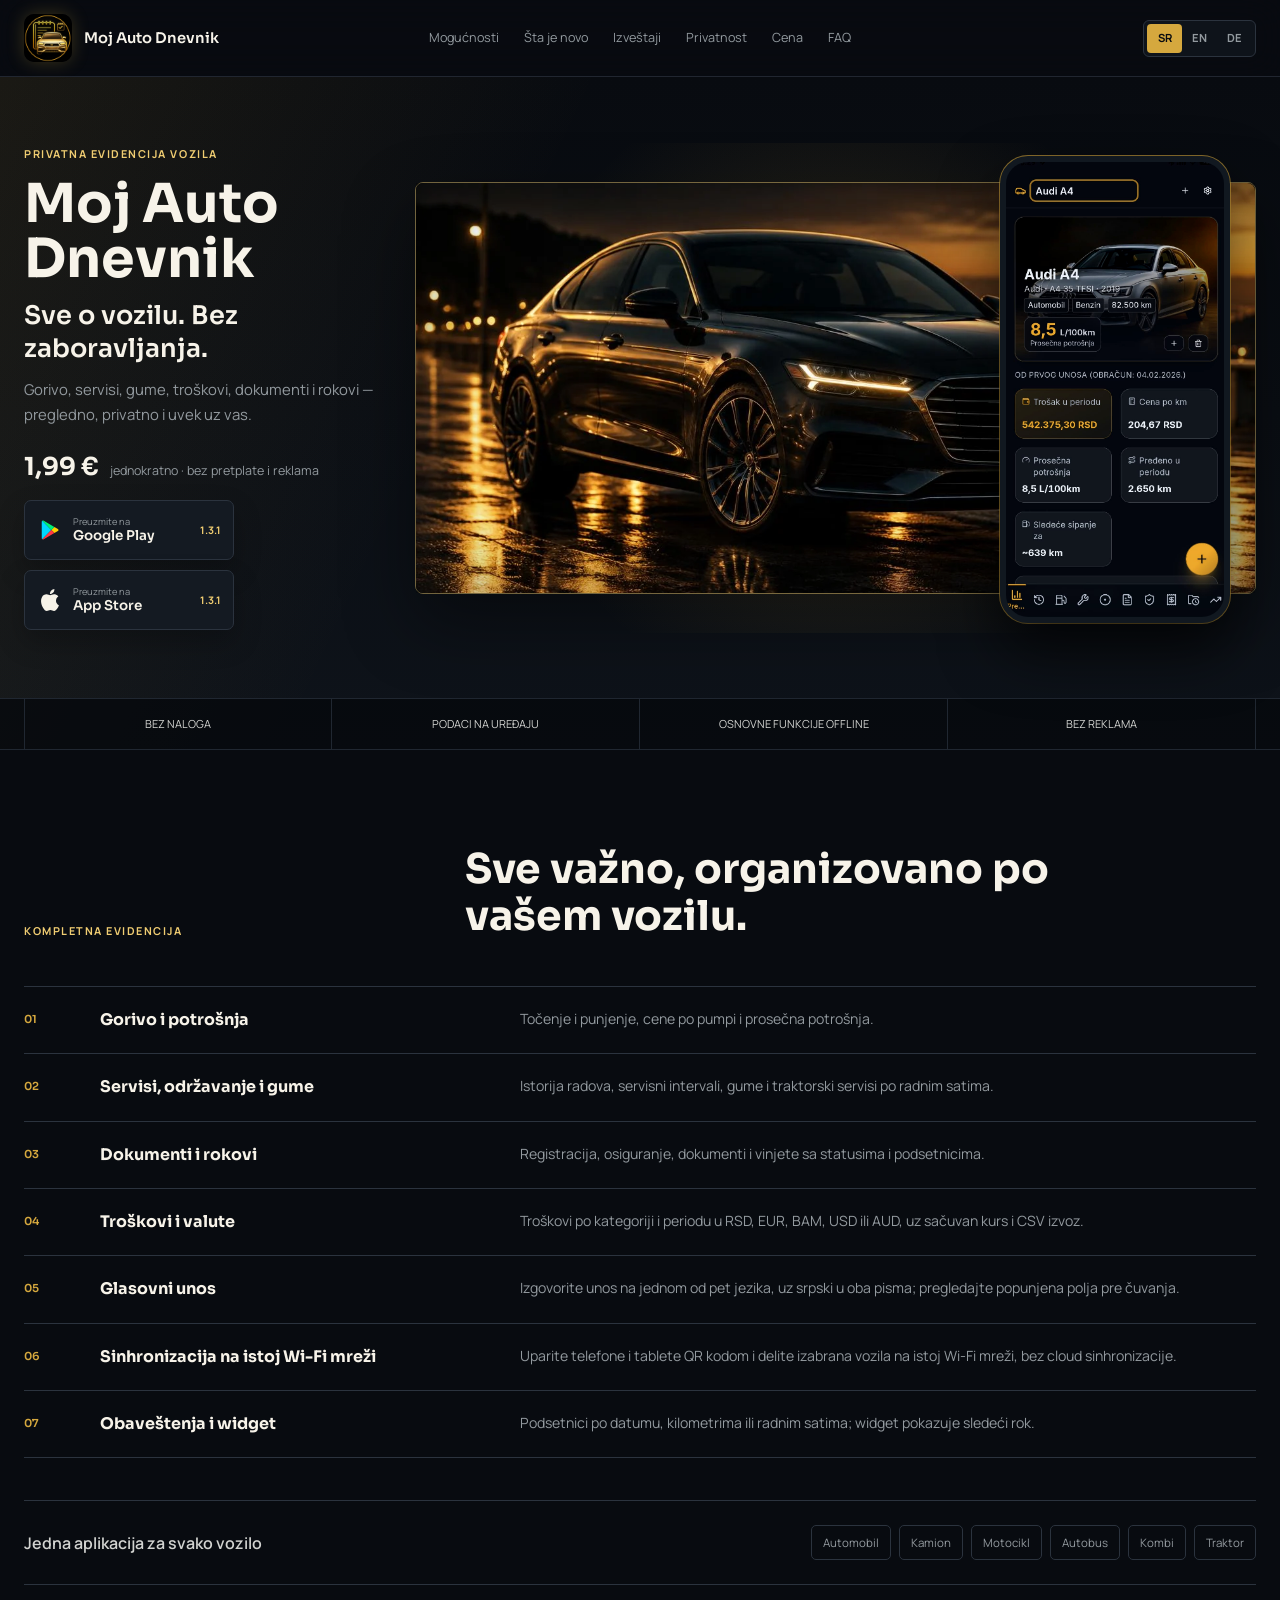
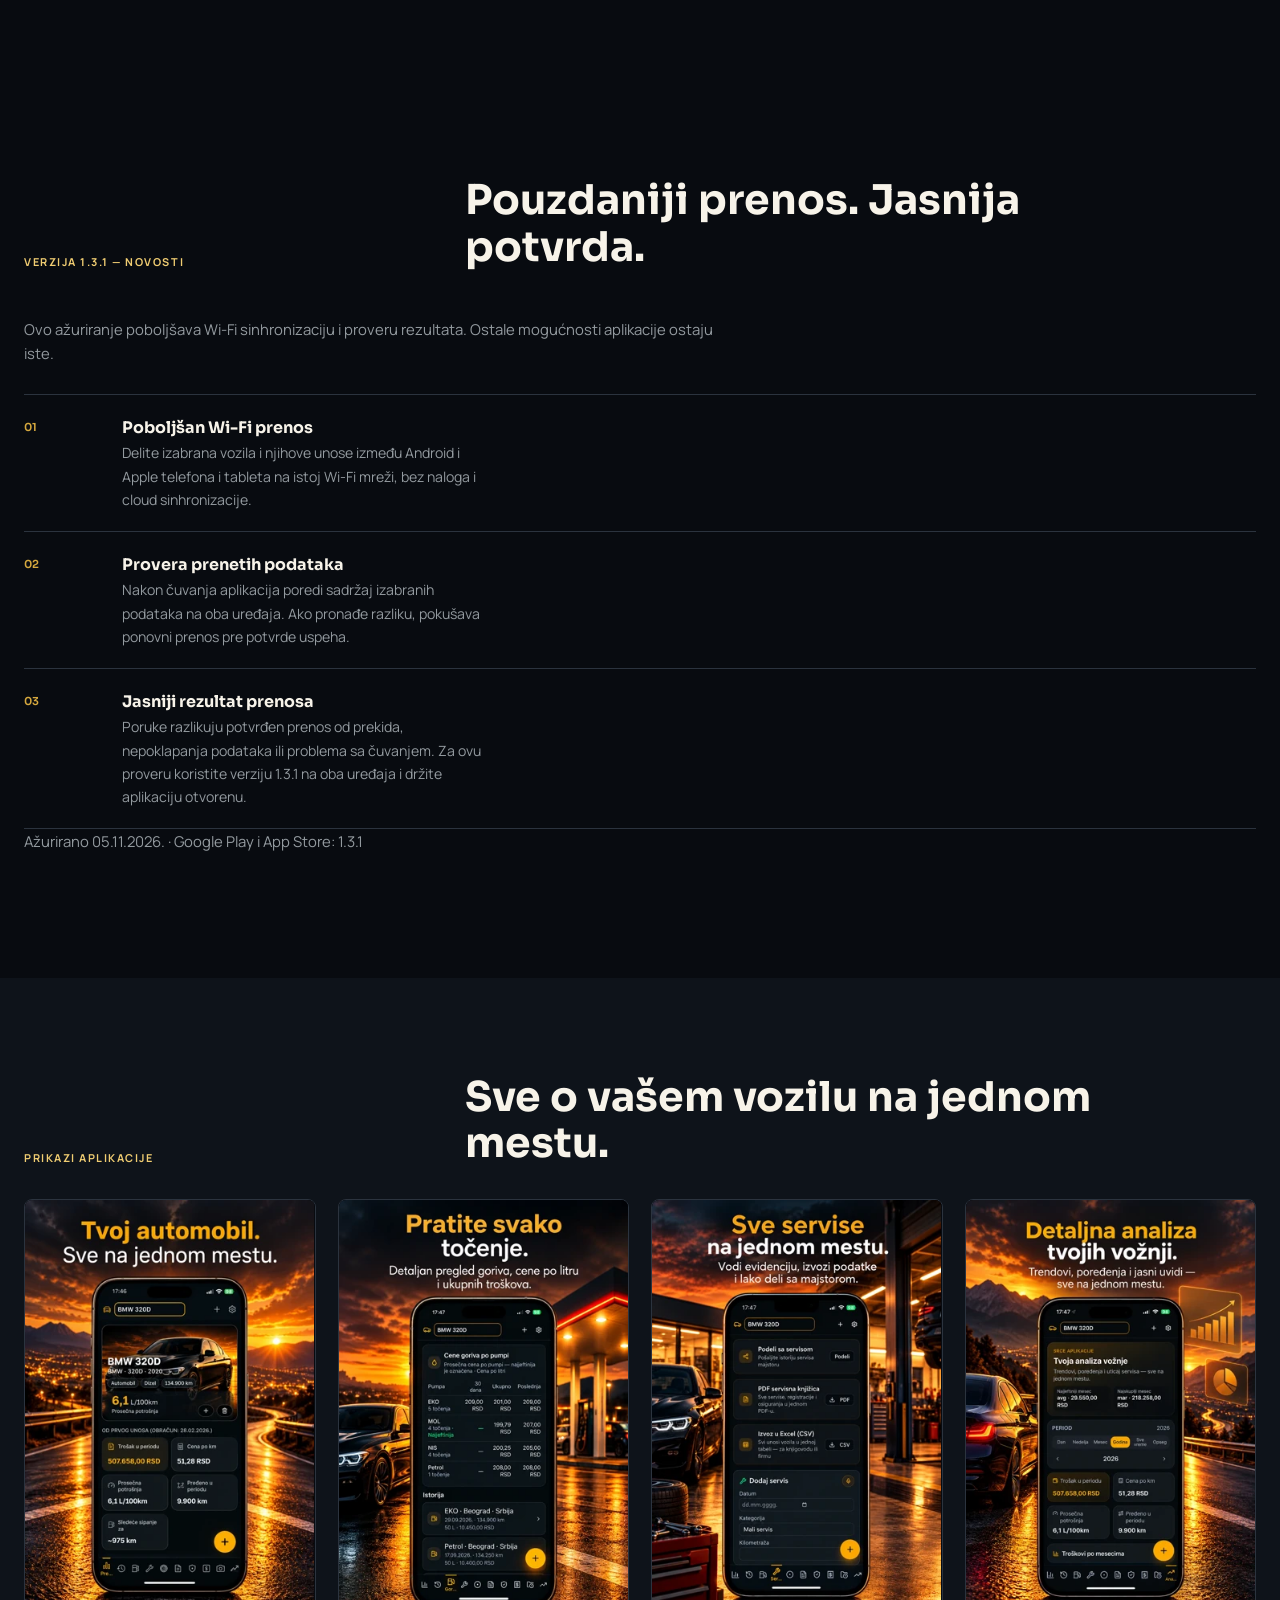
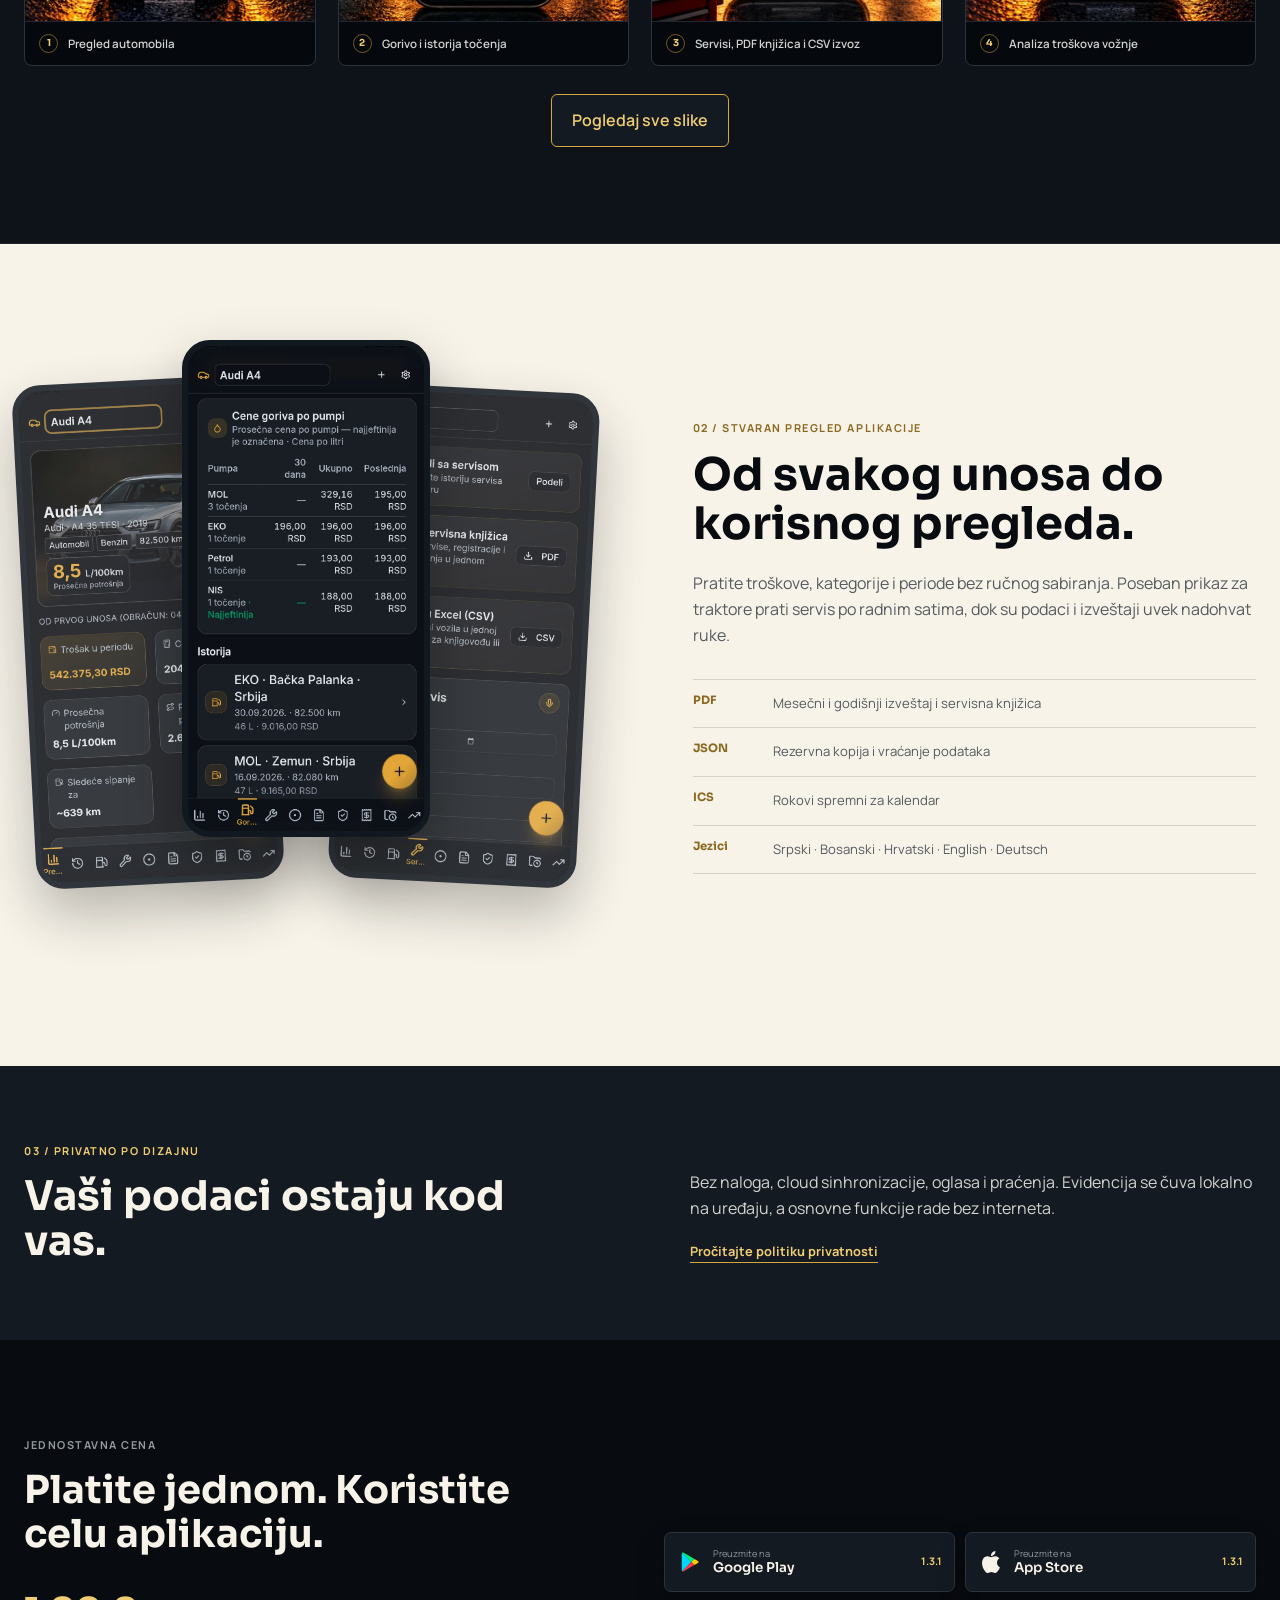
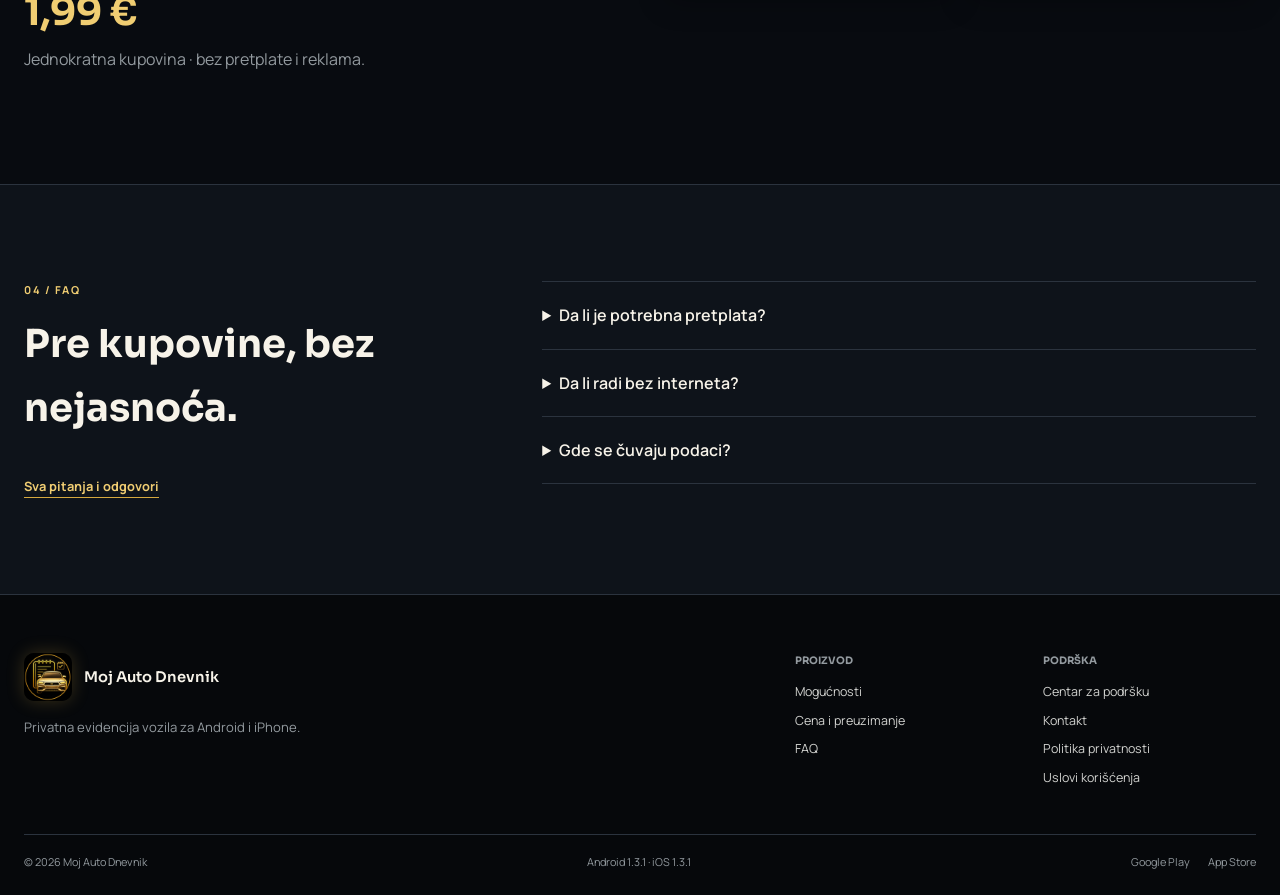
==== commit 4e5c8ee7: "Update website for version 1.3.1 Updated the Moj Auto Dnevnik website to reflect version 1.3.1, incl" ====
--- a/index.html
+++ b/index.html
@@ -19,7 +19,7 @@
 <section class="hero"><div class="shell hero-inner">
 <div class="hero-copy reveal"><p class="eyebrow" data-de="Privates Fahrzeugtagebuch" data-en="Private vehicle logbook" data-sr="Privatna evidencija vozila">Privatna evidencija vozila</p><h1>Moj Auto Dnevnik</h1><p class="hero-line" data-de="Alles über Ihr Fahrzeug. Nichts vergessen." data-en="Everything about your vehicle. Nothing forgotten." data-sr="Sve o vozilu. Bez zaboravljanja.">Sve o vozilu. Bez zaboravljanja.</p><p class="hero-lead" data-de="Kraftstoff, Service, Reifen, Kosten, Dokumente und Fristen — geordnet, privat und immer dabei." data-en="Fuel, service, tires, costs, documents and deadlines — organized, private and always with you." data-sr="Gorivo, servisi, gume, troškovi, dokumenti i rokovi — pregledno, privatno i uvek uz vas.">Gorivo, servisi, gume, troškovi, dokumenti i rokovi — pregledno, privatno i uvek uz vas.</p>
 <div class="price-chip"><strong data-de="1,99 €" data-en="€1.99" data-sr="1,99 €">1,99 €</strong><span data-de="Einmalkauf · kein Abo und keine Werbung" data-en="one-time purchase · no subscription or ads" data-sr="jednokratno · bez pretplate i reklama">jednokratno · bez pretplate i reklama</span></div>
-<div class="store-actions"><a class="store-button" href="https://play.google.com/store/apps/details?id=app.mojautodnevnik&amp;hl=sr-Latn&amp;gl=RS" rel="noopener noreferrer" target="_blank"><span class="store-mark"><svg aria-hidden="true" height="22" viewbox="0 0 24 24" width="22"><path d="M3.6 1.8 13.4 12 3.6 22.2c-.4-.2-.6-.6-.6-1.1V2.9c0-.5.2-.9.6-1.1z" fill="#00d7fe"></path><path d="m16.8 8.6-3.4 3.4 3.4 3.4 3.8-2.2c.9-.5.9-1.9 0-2.4z" fill="#ffce00"></path><path d="M3.6 1.8 13.4 12l3.4-3.4L5.2 1.9c-.6-.3-1.2-.3-1.6-.1z" fill="#00f076"></path><path d="M13.4 12 3.6 22.2c.4.2 1 .2 1.6-.1l11.6-6.7z" fill="#ff3a44"></path></svg></span><span><small data-de="Jetzt bei" data-en="Get it on" data-sr="Preuzmite na">Preuzmite na</small><strong>Google Play</strong></span><em>1.3.1</em></a><div class="store-item"><a class="store-button" href="https://apps.apple.com/rs/app/moj-auto-dnevnik/id6808222806" rel="noopener noreferrer" target="_blank"><span class="store-mark apple"><svg aria-hidden="true" height="22" viewbox="0 0 24 24" width="22"><path d="M16.4 12.6c0-2.6 2.1-3.8 2.2-3.9-1.2-1.8-3.1-2-3.7-2-1.6-.2-3.1.9-3.9.9s-2-.9-3.4-.9c-1.7 0-3.3 1-4.2 2.6-1.8 3.1-.5 7.7 1.3.1 10.2.8 1.3.1 1.8 2.6 3.1 2.5 1.3.1 0 1.7-.8 3.2-.8s1.9.8 3.2.8c1.3 0 2.2-1.2 3-2.4.9-1.4 1.3.1-2.7 1.3.1-2.8 0 0-2.6-1-2.6-4.2zM13.9 4.9c.7-.8 1.1-1.9 1-3-1 0-2.2.7-2.9 1.5-.6.7-1.2 1.8-1 2.9 1.1.1 2.2-.6 2.9-1.4z" fill="currentColor"></path></svg></span><span><small data-de="Laden im" data-en="Download on the" data-sr="Preuzmite na">Preuzmite na</small><strong>App Store</strong></span><em>1.3.1</em></a></div></div>
+<div class="store-actions"><a class="store-button" href="https://play.google.com/store/apps/details?id=app.mojautodnevnik&amp;hl=sr-Latn&amp;gl=RS" rel="noopener noreferrer" target="_blank"><span class="store-mark"><svg aria-hidden="true" height="22" viewbox="0 0 24 24" width="22"><path d="M3.6 1.8 13.4 12 3.6 22.2c-.4-.2-.6-.6-.6-1.1V2.9c0-.5.2-.9.6-1.1z" fill="#00d7fe"></path><path d="m16.8 8.6-3.4 3.4 3.4 3.4 3.8-2.2c.9-.5.9-1.9 0-2.4z" fill="#ffce00"></path><path d="M3.6 1.8 13.4 12l3.4-3.4L5.2 1.9c-.6-.3-1.2-.3-1.6-.1z" fill="#00f076"></path><path d="M13.4 12 3.6 22.2c.4.2 1 .2 1.6-.1l11.6-6.7z" fill="#ff3a44"></path></svg></span><span><small data-de="Jetzt bei" data-en="Get it on" data-sr="Preuzmite na">Preuzmite na</small><strong>Google Play</strong></span><em>1.3.1</em></a><div class="store-item"><a class="store-button" href="https://apps.apple.com/rs/app/moj-auto-dnevnik/id6808222806" rel="noopener noreferrer" target="_blank"><span class="store-mark apple"><svg aria-hidden="true" height="22" viewbox="0 0 24 24" width="22"><path d="M12.152 6.896c-.948 0-2.415-1.078-3.96-1.04-2.04.027-3.91 1.183-4.961 3.014-2.117 3.675-.546 9.103 1.519 12.09 1.013 1.454 2.208 3.09 3.792 3.039 1.52-.065 2.09-.987 3.915-.987 1.831 0 2.35.987 3.96.948 1.637-.026 2.676-1.48 3.676-2.948 1.156-1.688 1.636-3.325 1.662-3.415-.039-.013-3.182-1.221-3.22-4.857-.026-3.04 2.48-4.494 2.597-4.559-1.429-2.09-3.623-2.324-4.39-2.376-2-.156-3.675 1.09-4.61 1.09zM15.53 3.83c.843-1.012 1.4-2.427 1.245-3.83-1.207.052-2.662.805-3.532 1.818-.78.896-1.454 2.338-1.273 3.714 1.338.104 2.715-.688 3.559-1.701" fill="currentColor"></path></svg></span><span><small data-de="Laden im" data-en="Download on the" data-sr="Preuzmite na">Preuzmite na</small><strong>App Store</strong></span><em>1.3.1</em></a></div></div>
 </div>
 <div class="hero-art reveal"><img alt="Moj Auto Dnevnik — premium automobilski vizuel" fetchpriority="high" height="960" sizes="(max-width: 1000px) 100vw, 70vw" src="assets/images/hero-automotive-1600.webp" srcset="assets/images/hero-automotive-800.webp 800w, assets/images/hero-automotive-1600.webp 1600w" width="1280"/><div class="hero-phone"><img alt="Moj Auto Dnevnik — pregled vozila u aplikaciji" height="717" src="assets/images/v13/audi-overview-1.3.webp" width="344"/></div></div>
 </div><div class="hero-proof"><div class="shell"><span data-de="Kein Konto" data-en="No account" data-sr="Bez naloga">Bez naloga</span><span data-de="Daten auf dem Gerät" data-en="On-device data" data-sr="Podaci na uređaju">Podaci na uređaju</span><span data-de="Kernfunktionen offline" data-en="Core features offline" data-sr="Osnovne funkcije offline">Osnovne funkcije offline</span><span data-de="Werbefrei" data-en="Ad-free" data-sr="Bez reklama">Bez reklama</span></div></div></section>
@@ -54,7 +54,7 @@
 </div></section>
 <section class="insights" id="insights"><div class="shell insights-grid"><div class="device-showcase reveal"><figure class="app-screen screen-overview"><img alt="Pregled vozila Audi A4 sa potrošnjom i troškovima" height="717" loading="lazy" src="assets/images/v13/audi-overview-1.3.webp" width="344"/></figure><figure class="app-screen screen-analytics"><img alt="Cene goriva po pumpama sa istorijom točenja" height="710" loading="lazy" src="assets/images/v13/audi-fuel-1.3.webp" width="345"/></figure><figure class="app-screen screen-tractor"><img alt="Servis i održavanje sa PDF knjižicom i CSV izvozom" height="712" loading="lazy" src="assets/images/v13/audi-service-1.3.webp" width="348"/></figure></div><div class="insights-copy"><p class="section-no">02 / <span data-de="Die echte App im Einsatz" data-en="The real app experience" data-sr="Stvaran pregled aplikacije">Stvaran pregled aplikacije</span></p><h2 data-de="Aus jedem Eintrag eine nützliche Übersicht." data-en="From every entry to a useful overview." data-sr="Od svakog unosa do korisnog pregleda.">Od svakog unosa do korisnog pregleda.</h2><p data-de="Kosten, Kategorien und Zeiträume ohne manuelles Summieren verfolgen. Eine eigene Traktoransicht erfasst den Service nach Betriebsstunden, Aufzeichnungen und Berichte bleiben griffbereit." data-en="Track costs, categories and periods without manual totals. A dedicated tractor view tracks service by operating hours, while your records and reports stay close at hand." data-sr="Pratite troškove, kategorije i periode bez ručnog sabiranja. Poseban prikaz za traktore prati servis po radnim satima, dok su podaci i izveštaji uvek nadohvat ruke.">Pratite troškove, kategorije i periode bez ručnog sabiranja. Poseban prikaz za traktore prati servis po radnim satima, dok su podaci i izveštaji uvek nadohvat ruke.</p><dl><div><dt>PDF</dt><dd data-de="Monats- und Jahresberichte und Serviceheft" data-en="Monthly and annual reports and service book" data-sr="Mesečni i godišnji izveštaj i servisna knjižica">Mesečni i godišnji izveštaj i servisna knjižica</dd></div><div><dt>JSON</dt><dd data-de="Sicherung und Wiederherstellung" data-en="Backup and data restore" data-sr="Rezervna kopija i vraćanje podataka">Rezervna kopija i vraćanje podataka</dd></div><div><dt>ICS</dt><dd data-de="Fristen bereit für Ihren Kalender" data-en="Deadlines ready for your calendar" data-sr="Rokovi spremni za kalendar">Rokovi spremni za kalendar</dd></div><div><dt data-de="Sprachen" data-en="Languages" data-sr="Jezici">Jezici</dt><dd>Srpski · Bosanski · Hrvatski · English · Deutsch</dd></div></dl></div></div></section>
 <section class="privacy" id="privacy"><div class="shell privacy-grid"><div><p class="section-no">03 / <span data-de="Privat von Grund auf" data-en="Private by design" data-sr="Privatno po dizajnu">Privatno po dizajnu</span></p><h2 data-de="Ihre Daten bleiben bei Ihnen." data-en="Your data stays with you." data-sr="Vaši podaci ostaju kod vas.">Vaši podaci ostaju kod vas.</h2></div><div><p data-de="Kein Konto, keine Cloud-Synchronisierung, keine Werbung und kein Tracking. Die Daten werden lokal auf Ihrem Gerät gespeichert, die Kernfunktionen arbeiten ohne Internet." data-en="No account, cloud synchronization, ads or tracking. Records are stored locally on your device, and core features work without internet." data-sr="Bez naloga, cloud sinhronizacije, oglasa i praćenja. Evidencija se čuva lokalno na uređaju, a osnovne funkcije rade bez interneta.">Bez naloga, cloud sinhronizacije, oglasa i praćenja. Evidencija se čuva lokalno na uređaju, a osnovne funkcije rade bez interneta.</p><a class="text-link" data-de="Datenschutzerklärung lesen" data-en="Read the privacy policy" data-sr="Pročitajte politiku privatnosti" href="privacy-policy.html">Pročitajte politiku privatnosti</a></div></div></section>
-<section class="pricing" id="pricing"><div class="shell purchase-layout"><div><p class="eyebrow" data-de="Einfacher Preis" data-en="Simple pricing" data-sr="Jednostavna cena">Jednostavna cena</p><h2 data-de="Einmal zahlen. Die ganze App nutzen." data-en="Pay once. Use the complete app." data-sr="Platite jednom. Koristite celu aplikaciju.">Platite jednom. Koristite celu aplikaciju.</h2><p class="purchase-price" data-de="1,99 €" data-en="€1.99" data-sr="1,99 €">1,99 €</p><p data-de="Einmalkauf · kein Abo und keine Werbung." data-en="One-time purchase · no subscription or ads." data-sr="Jednokratna kupovina · bez pretplate i reklama.">Jednokratna kupovina · bez pretplate i reklama.</p></div><div class="pricing-actions"><div class="store-actions"><a class="store-button" href="https://play.google.com/store/apps/details?id=app.mojautodnevnik&amp;hl=sr-Latn&amp;gl=RS" rel="noopener noreferrer" target="_blank"><span class="store-mark"><svg aria-hidden="true" height="22" viewbox="0 0 24 24" width="22"><path d="M3.6 1.8 13.4 12 3.6 22.2c-.4-.2-.6-.6-.6-1.1V2.9c0-.5.2-.9.6-1.1z" fill="#00d7fe"></path><path d="m16.8 8.6-3.4 3.4 3.4 3.4 3.8-2.2c.9-.5.9-1.9 0-2.4z" fill="#ffce00"></path><path d="M3.6 1.8 13.4 12l3.4-3.4L5.2 1.9c-.6-.3-1.2-.3-1.6-.1z" fill="#00f076"></path><path d="M13.4 12 3.6 22.2c.4.2 1 .2 1.6-.1l11.6-6.7z" fill="#ff3a44"></path></svg></span><span><small data-de="Jetzt bei" data-en="Get it on" data-sr="Preuzmite na">Preuzmite na</small><strong>Google Play</strong></span><em>1.3.1</em></a><div class="store-item"><a class="store-button" href="https://apps.apple.com/rs/app/moj-auto-dnevnik/id6808222806" rel="noopener noreferrer" target="_blank"><span class="store-mark apple"><svg aria-hidden="true" height="22" viewbox="0 0 24 24" width="22"><path d="M16.4 12.6c0-2.6 2.1-3.8 2.2-3.9-1.2-1.8-3.1-2-3.7-2-1.6-.2-3.1.9-3.9.9s-2-.9-3.4-.9c-1.7 0-3.3 1-4.2 2.6-1.8 3.1-.5 7.7 1.3.1 10.2.8 1.3.1 1.8 2.6 3.1 2.5 1.3.1 0 1.7-.8 3.2-.8s1.9.8 3.2.8c1.3 0 2.2-1.2 3-2.4.9-1.4 1.3.1-2.7 1.3.1-2.8 0 0-2.6-1-2.6-4.2zM13.9 4.9c.7-.8 1.1-1.9 1-3-1 0-2.2.7-2.9 1.5-.6.7-1.2 1.8-1 2.9 1.1.1 2.2-.6 2.9-1.4z" fill="currentColor"></path></svg></span><span><small data-de="Laden im" data-en="Download on the" data-sr="Preuzmite na">Preuzmite na</small><strong>App Store</strong></span><em>1.3.1</em></a></div></div></div></div></section>
+<section class="pricing" id="pricing"><div class="shell purchase-layout"><div><p class="eyebrow" data-de="Einfacher Preis" data-en="Simple pricing" data-sr="Jednostavna cena">Jednostavna cena</p><h2 data-de="Einmal zahlen. Die ganze App nutzen." data-en="Pay once. Use the complete app." data-sr="Platite jednom. Koristite celu aplikaciju.">Platite jednom. Koristite celu aplikaciju.</h2><p class="purchase-price" data-de="1,99 €" data-en="€1.99" data-sr="1,99 €">1,99 €</p><p data-de="Einmalkauf · kein Abo und keine Werbung." data-en="One-time purchase · no subscription or ads." data-sr="Jednokratna kupovina · bez pretplate i reklama.">Jednokratna kupovina · bez pretplate i reklama.</p></div><div class="pricing-actions"><div class="store-actions"><a class="store-button" href="https://play.google.com/store/apps/details?id=app.mojautodnevnik&amp;hl=sr-Latn&amp;gl=RS" rel="noopener noreferrer" target="_blank"><span class="store-mark"><svg aria-hidden="true" height="22" viewbox="0 0 24 24" width="22"><path d="M3.6 1.8 13.4 12 3.6 22.2c-.4-.2-.6-.6-.6-1.1V2.9c0-.5.2-.9.6-1.1z" fill="#00d7fe"></path><path d="m16.8 8.6-3.4 3.4 3.4 3.4 3.8-2.2c.9-.5.9-1.9 0-2.4z" fill="#ffce00"></path><path d="M3.6 1.8 13.4 12l3.4-3.4L5.2 1.9c-.6-.3-1.2-.3-1.6-.1z" fill="#00f076"></path><path d="M13.4 12 3.6 22.2c.4.2 1 .2 1.6-.1l11.6-6.7z" fill="#ff3a44"></path></svg></span><span><small data-de="Jetzt bei" data-en="Get it on" data-sr="Preuzmite na">Preuzmite na</small><strong>Google Play</strong></span><em>1.3.1</em></a><div class="store-item"><a class="store-button" href="https://apps.apple.com/rs/app/moj-auto-dnevnik/id6808222806" rel="noopener noreferrer" target="_blank"><span class="store-mark apple"><svg aria-hidden="true" height="22" viewbox="0 0 24 24" width="22"><path d="M12.152 6.896c-.948 0-2.415-1.078-3.96-1.04-2.04.027-3.91 1.183-4.961 3.014-2.117 3.675-.546 9.103 1.519 12.09 1.013 1.454 2.208 3.09 3.792 3.039 1.52-.065 2.09-.987 3.915-.987 1.831 0 2.35.987 3.96.948 1.637-.026 2.676-1.48 3.676-2.948 1.156-1.688 1.636-3.325 1.662-3.415-.039-.013-3.182-1.221-3.22-4.857-.026-3.04 2.48-4.494 2.597-4.559-1.429-2.09-3.623-2.324-4.39-2.376-2-.156-3.675 1.09-4.61 1.09zM15.53 3.83c.843-1.012 1.4-2.427 1.245-3.83-1.207.052-2.662.805-3.532 1.818-.78.896-1.454 2.338-1.273 3.714 1.338.104 2.715-.688 3.559-1.701" fill="currentColor"></path></svg></span><span><small data-de="Laden im" data-en="Download on the" data-sr="Preuzmite na">Preuzmite na</small><strong>App Store</strong></span><em>1.3.1</em></a></div></div></div></div></section>
 <section class="faq-preview"><div class="shell faq-preview-grid"><header><p class="section-no">04 / FAQ</p><h2 data-de="Vor dem Kauf keine offenen Fragen." data-en="Before you buy, no uncertainty." data-sr="Pre kupovine, bez nejasnoća.">Pre kupovine, bez nejasnoća.</h2><a class="text-link" data-de="Alle Fragen und Antworten" data-en="All questions and answers" data-sr="Sva pitanja i odgovori" href="faq.html">Sva pitanja i odgovori</a></header><div><details><summary data-de="Ist ein Abonnement nötig?" data-en="Is a subscription required?" data-sr="Da li je potrebna pretplata?">Da li je potrebna pretplata?</summary><p data-de="Nein. Sie zahlen einmalig 1,99 € und erhalten die vollständige App." data-en="No. You pay €1.99 once and get the complete app." data-sr="Ne. Plaćate 1,99 € jednom i dobijate kompletnu aplikaciju.">Ne. Plaćate 1,99 € jednom i dobijate kompletnu aplikaciju.</p></details><details><summary data-de="Funktioniert die App offline?" data-en="Does it work offline?" data-sr="Da li radi bez interneta?">Da li radi bez interneta?</summary><p data-de="Ja. Alle Kernfunktionen arbeiten offline. Internet ist nur optional zum Aktualisieren der Wechselkurse." data-en="Yes. All core features work offline. Internet is optional for refreshing exchange rates." data-sr="Da. Sve osnovne funkcije rade offline. Internet je opcionalan za osvežavanje kursa valuta.">Da. Sve osnovne funkcije rade offline. Internet je opcionalan za osvežavanje kursa valuta.</p></details><details><summary data-de="Wo werden meine Daten gespeichert?" data-en="Where is my data stored?" data-sr="Gde se čuvaju podaci?">Gde se čuvaju podaci?</summary><p data-de="Lokal auf Ihrem Gerät, ohne Cloud-Synchronisierung." data-en="Locally on your device, without cloud synchronization." data-sr="Lokalno na vašem uređaju, bez cloud sinhronizacije.">Lokalno na vašem uređaju, bez cloud sinhronizacije.</p></details></div></div></section>
 
 </main>
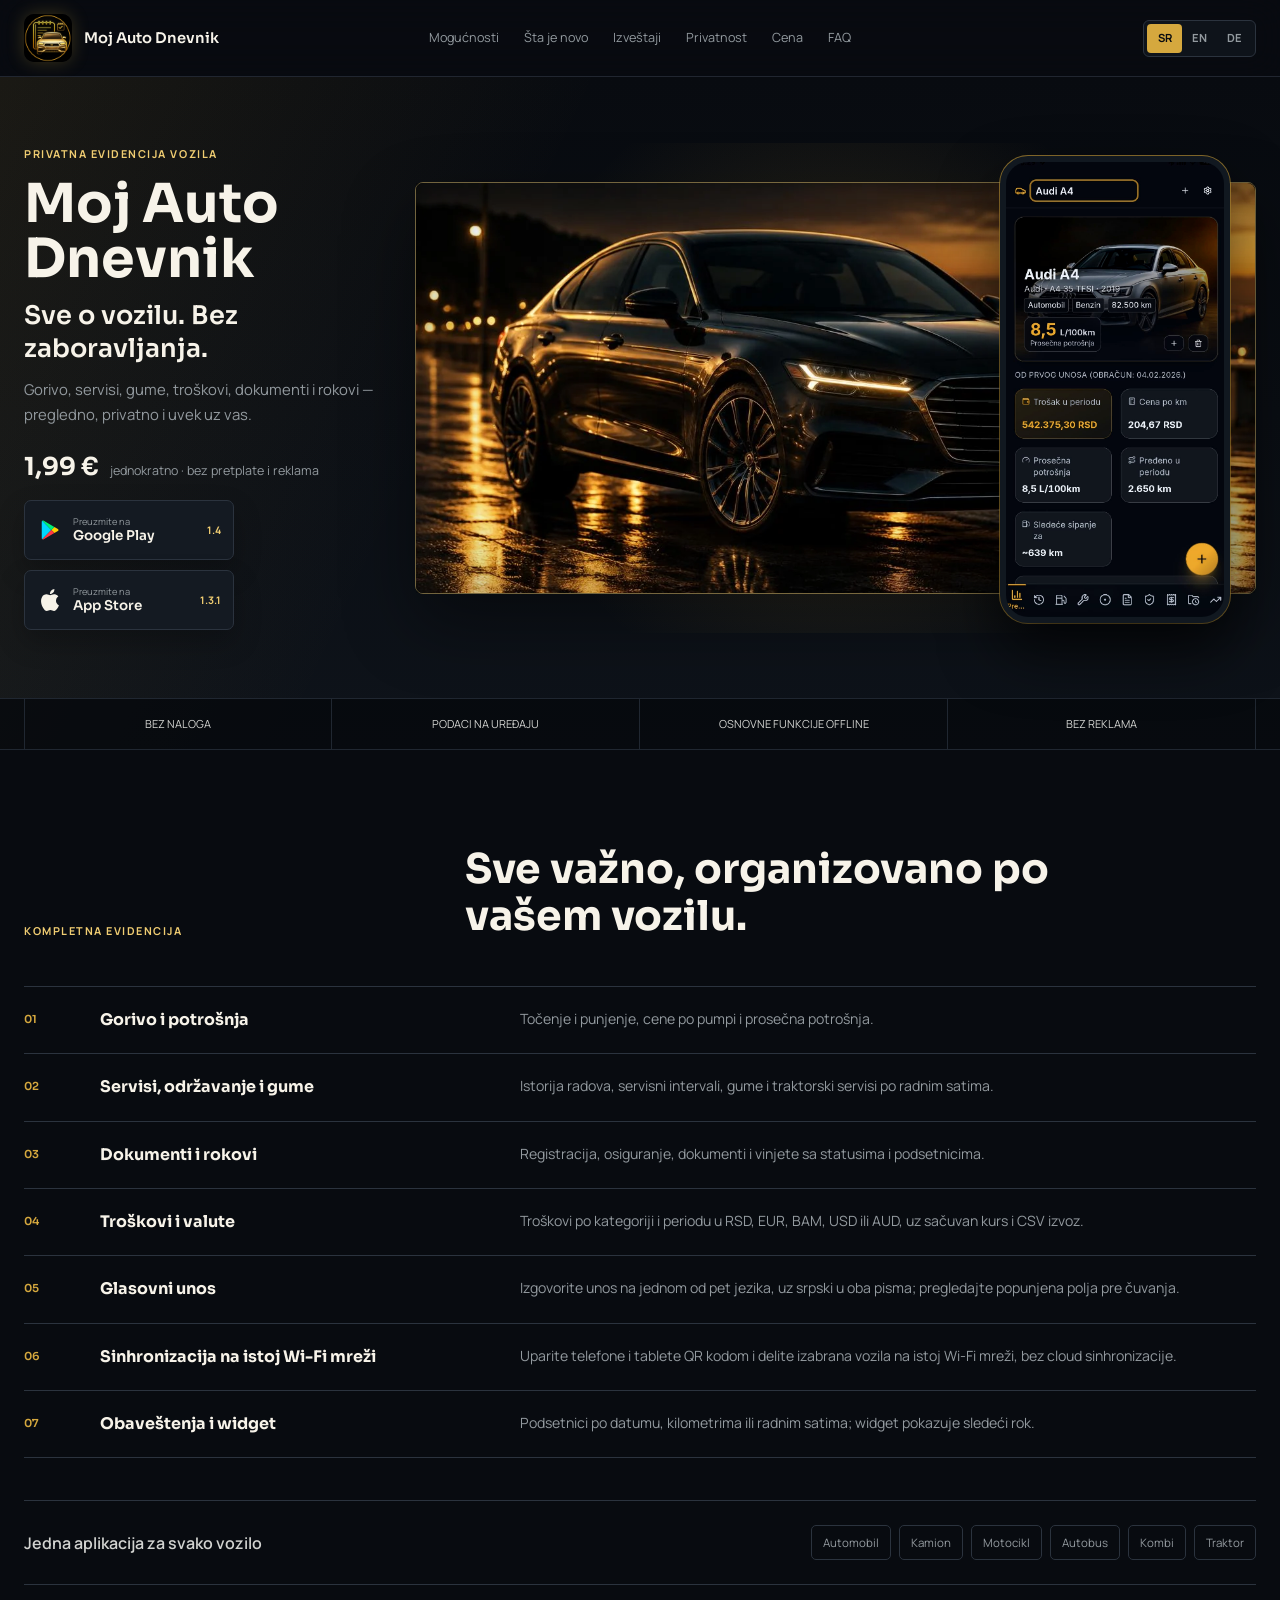
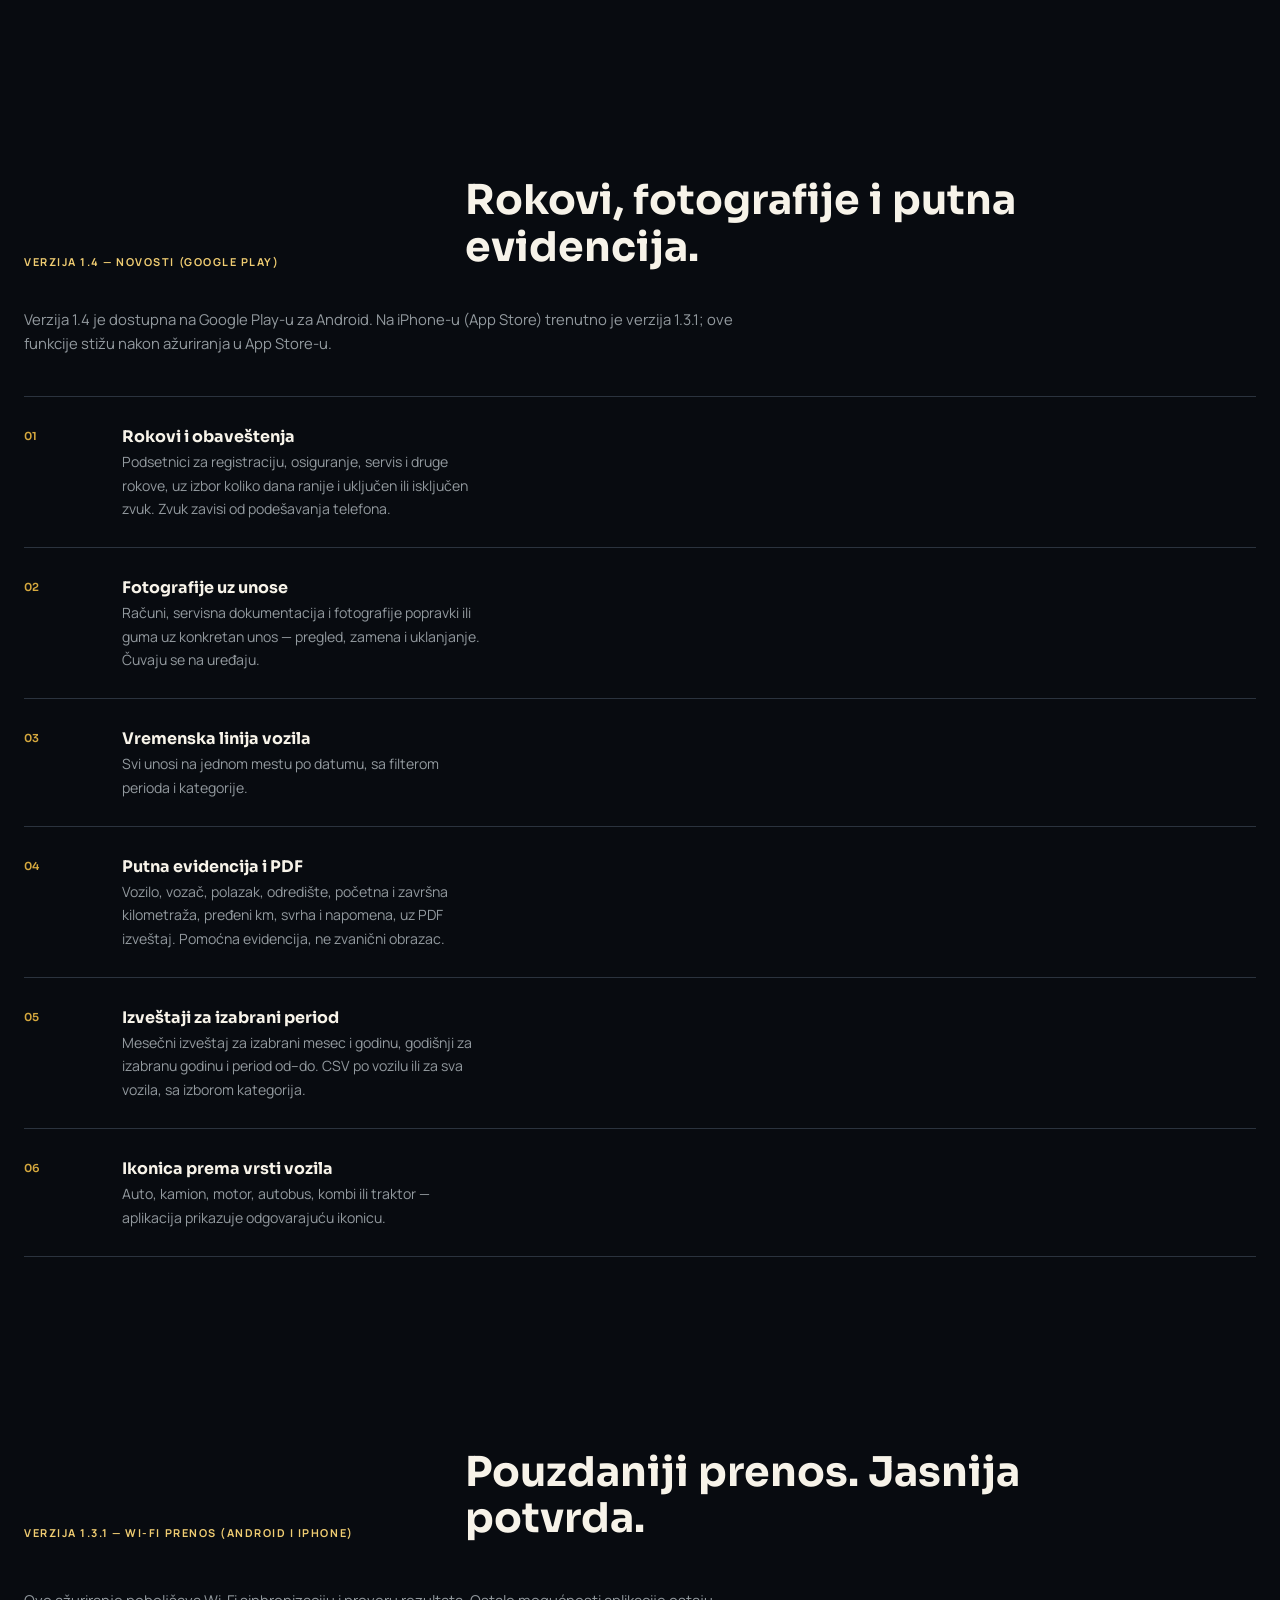
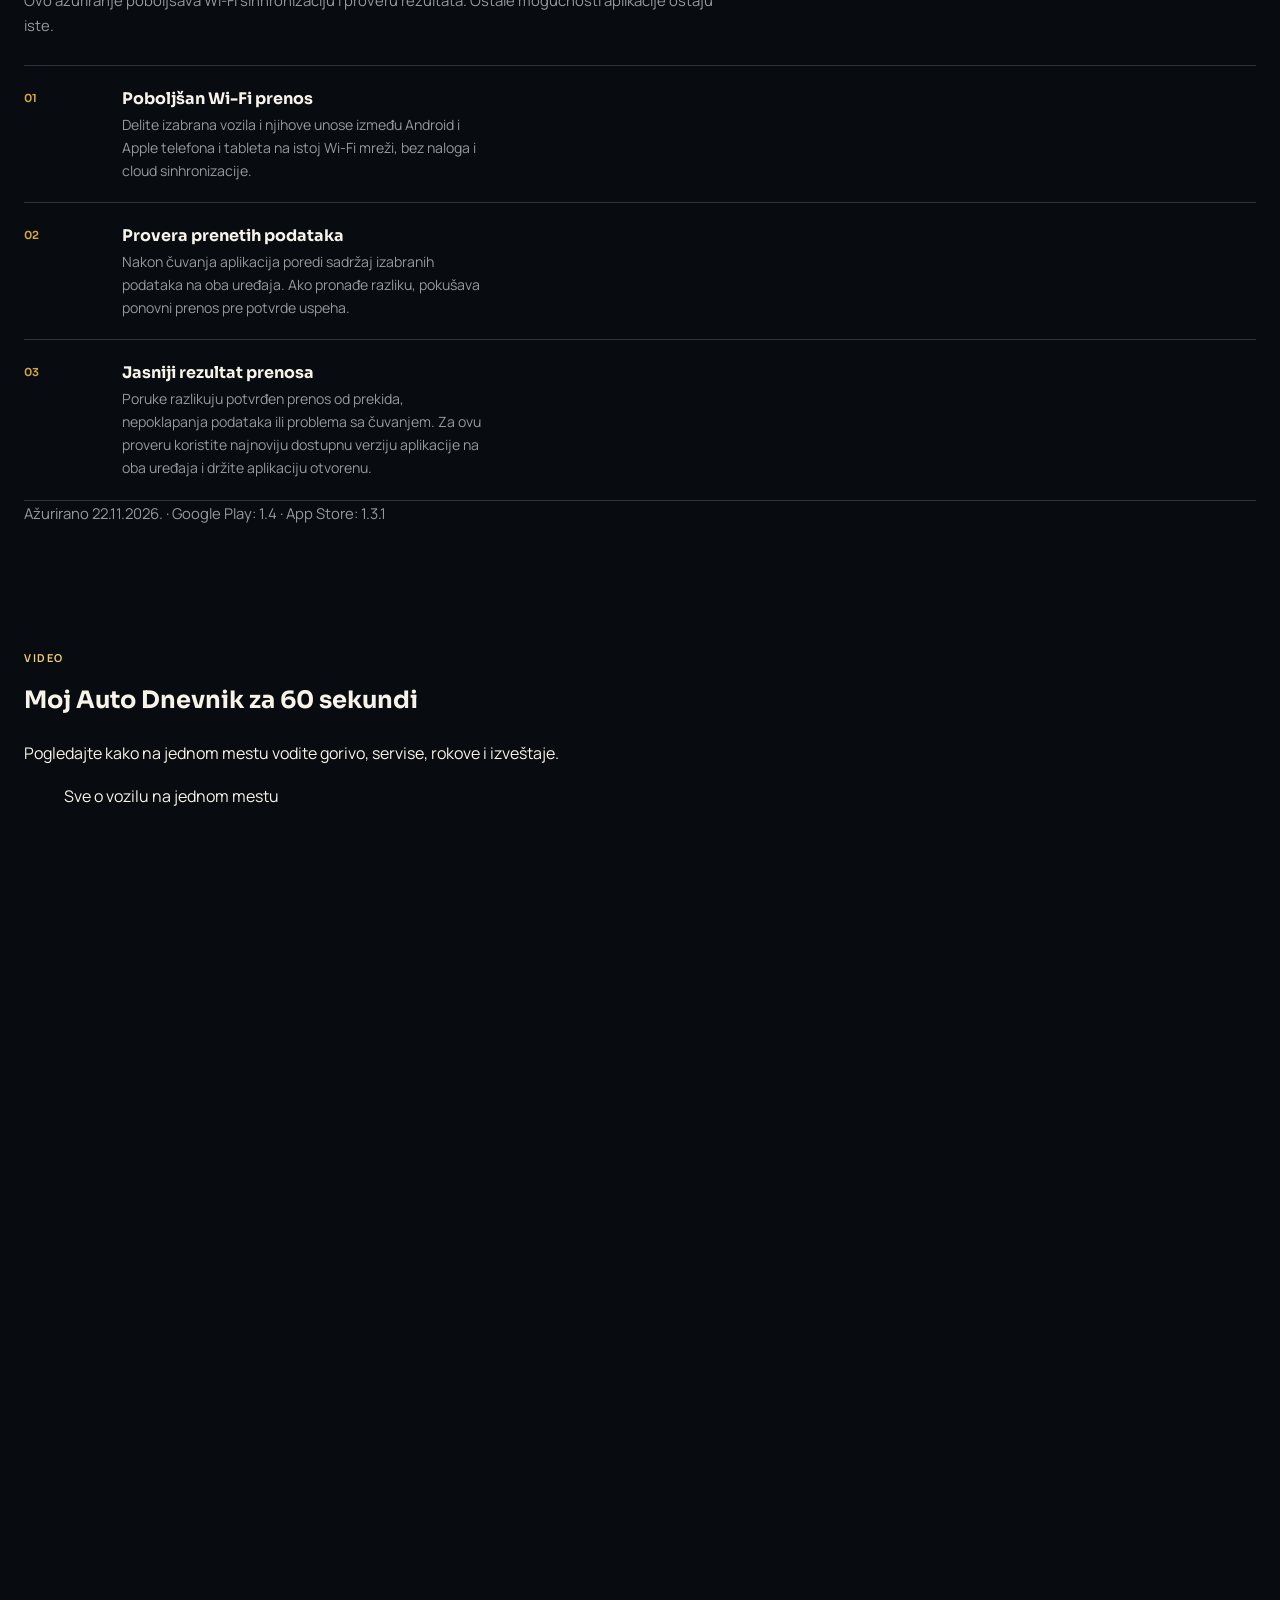
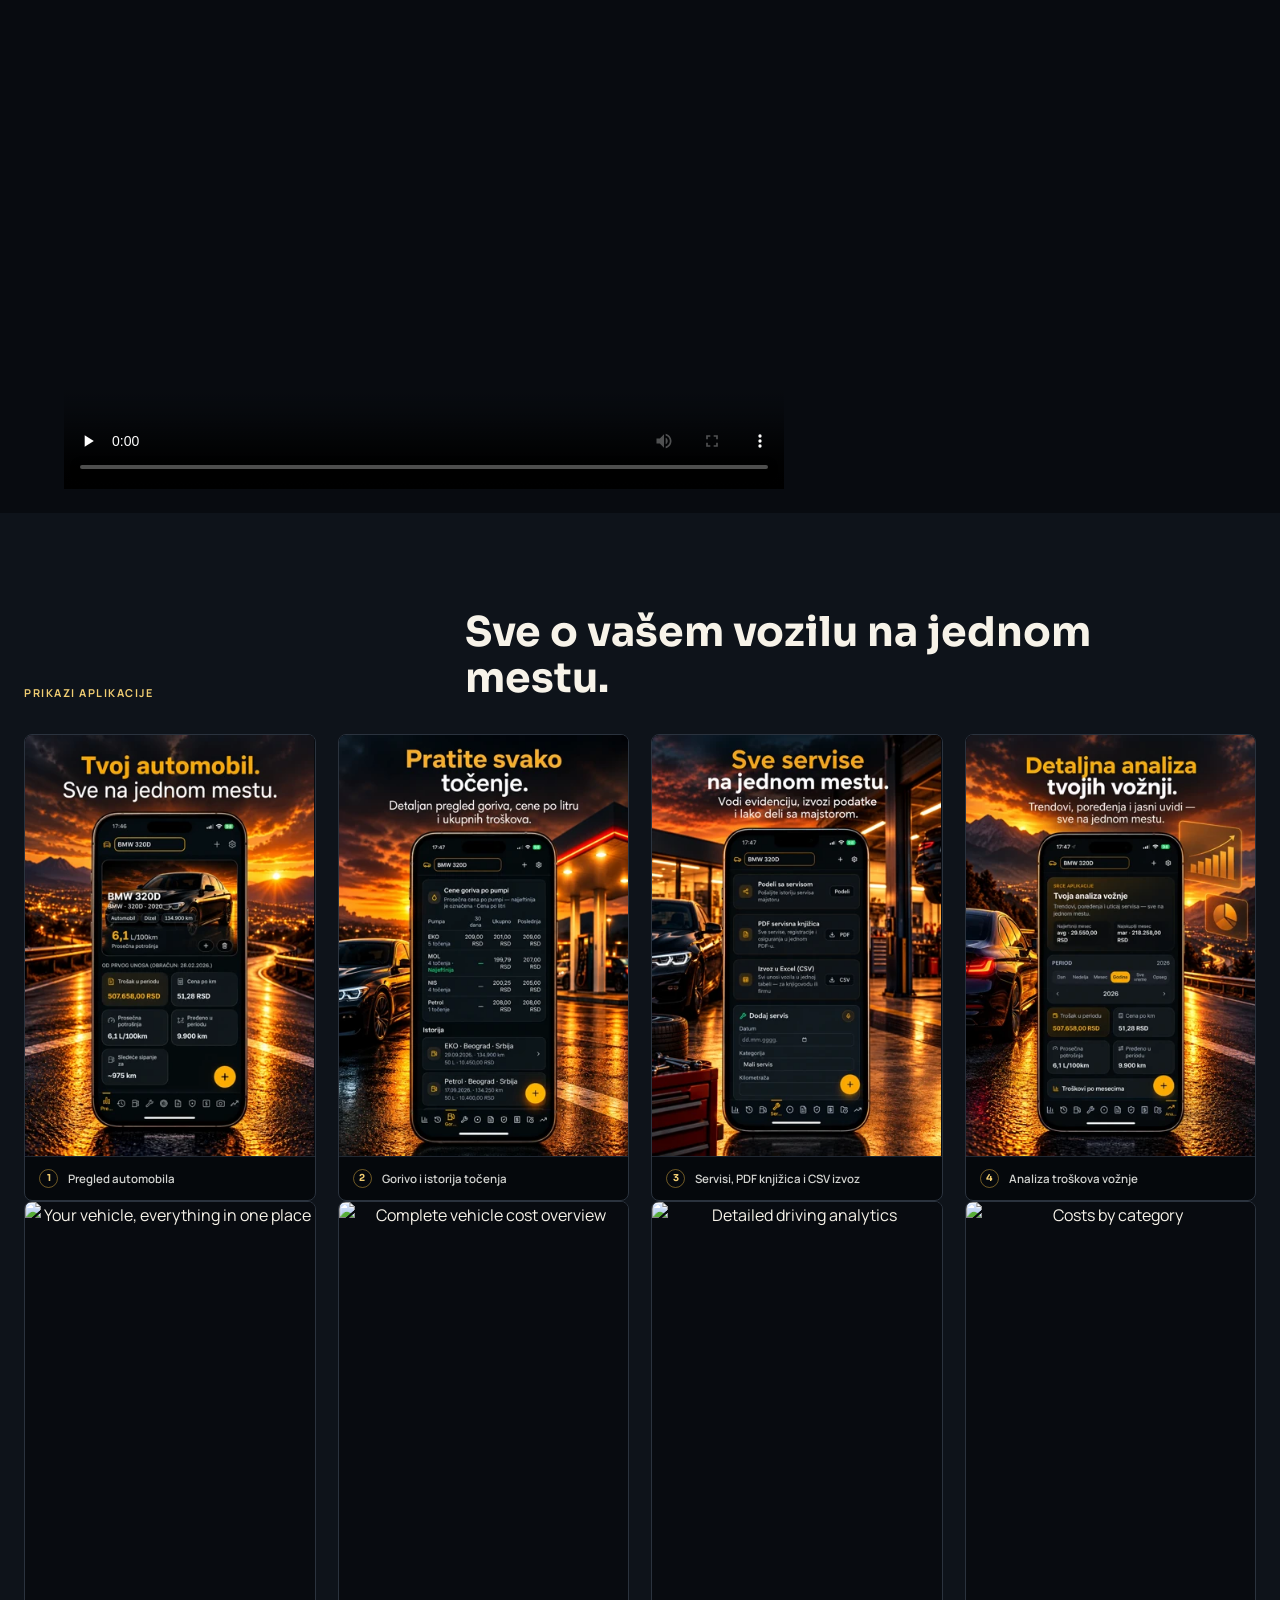
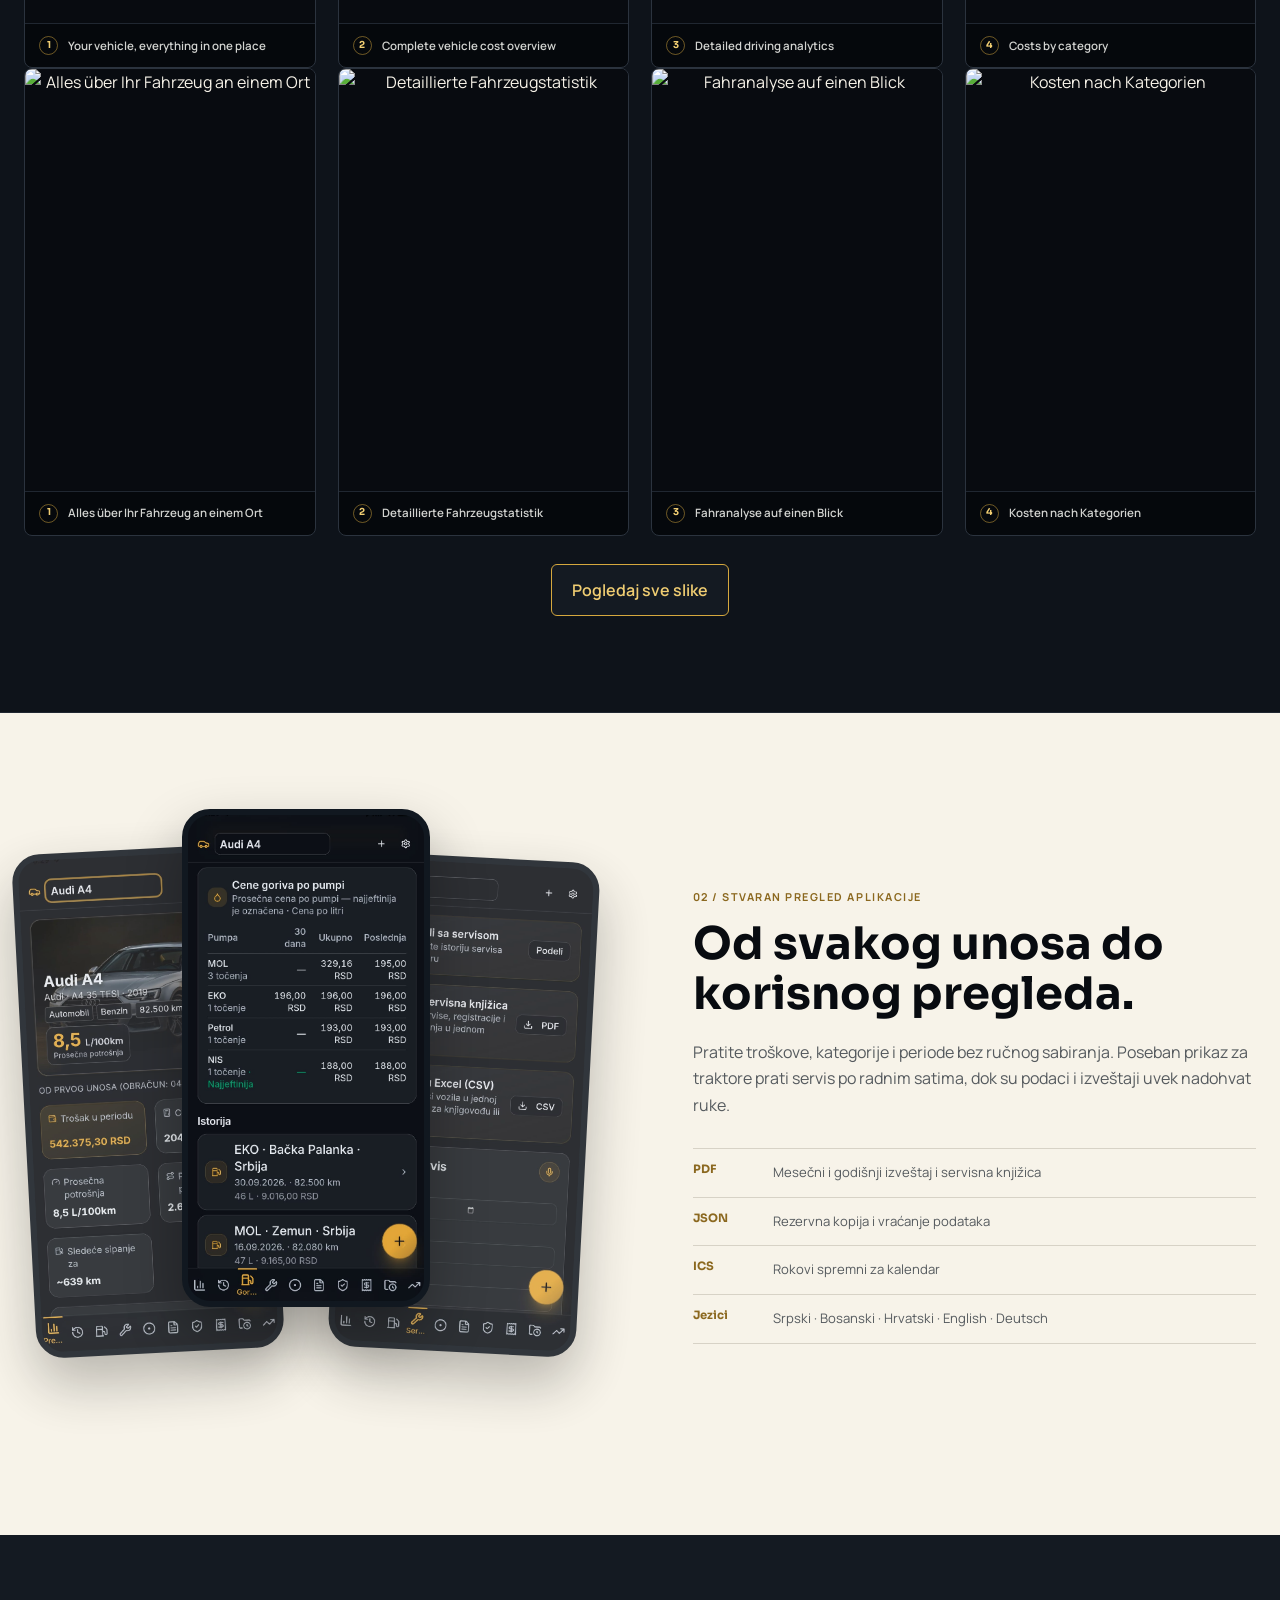
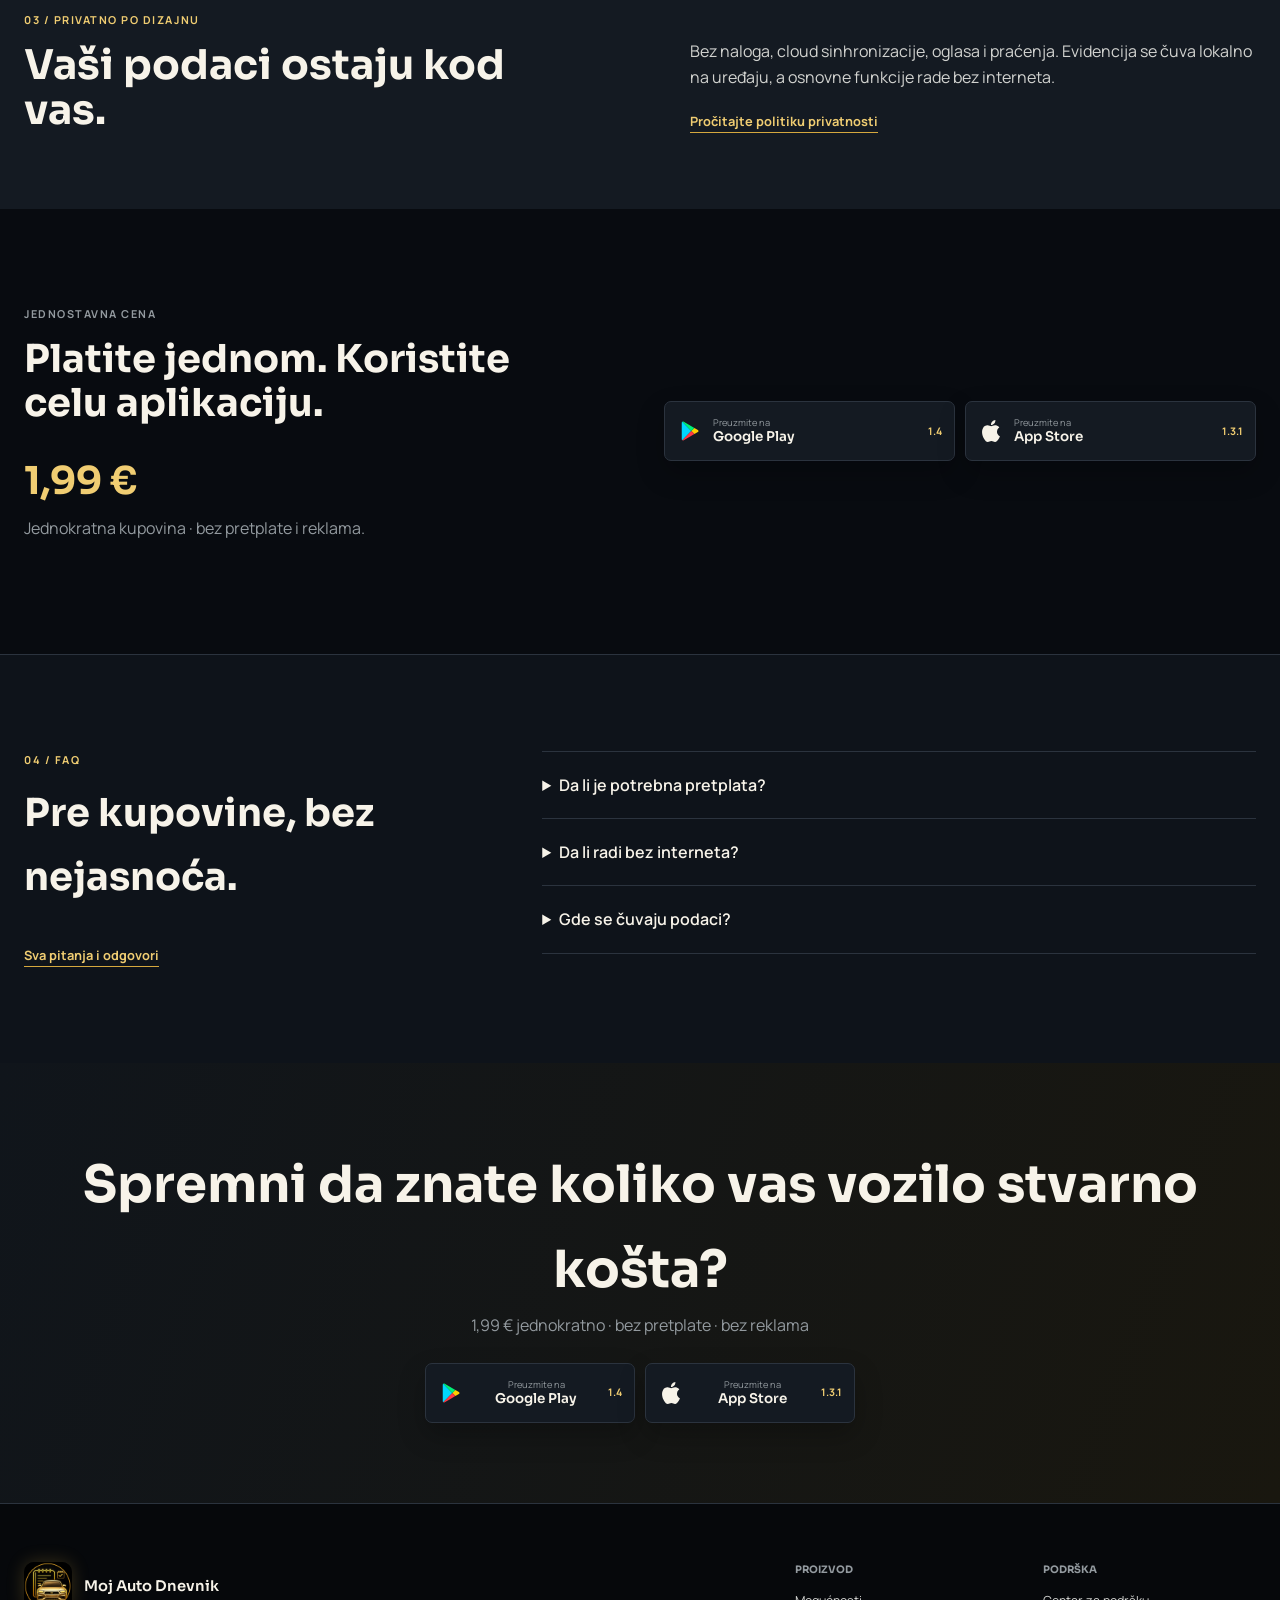
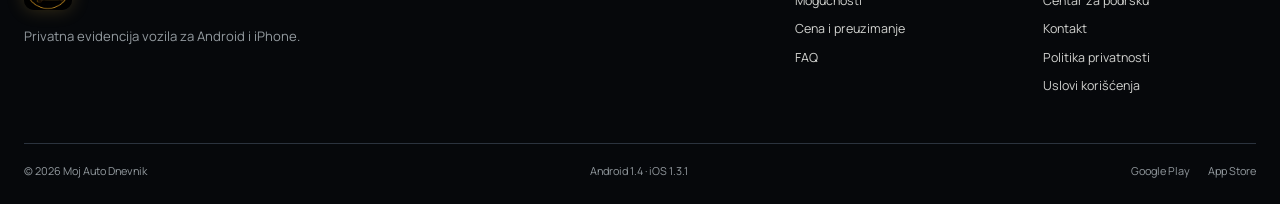
==== commit 0d86a426: "Azuriranje sajta Moj Auto Dnevnik" ====
--- a/index.html
+++ b/index.html
@@ -19,9 +19,9 @@
 <section class="hero"><div class="shell hero-inner">
 <div class="hero-copy reveal"><p class="eyebrow" data-de="Privates Fahrzeugtagebuch" data-en="Private vehicle logbook" data-sr="Privatna evidencija vozila">Privatna evidencija vozila</p><h1>Moj Auto Dnevnik</h1><p class="hero-line" data-de="Alles über Ihr Fahrzeug. Nichts vergessen." data-en="Everything about your vehicle. Nothing forgotten." data-sr="Sve o vozilu. Bez zaboravljanja.">Sve o vozilu. Bez zaboravljanja.</p><p class="hero-lead" data-de="Kraftstoff, Service, Reifen, Kosten, Dokumente und Fristen — geordnet, privat und immer dabei." data-en="Fuel, service, tires, costs, documents and deadlines — organized, private and always with you." data-sr="Gorivo, servisi, gume, troškovi, dokumenti i rokovi — pregledno, privatno i uvek uz vas.">Gorivo, servisi, gume, troškovi, dokumenti i rokovi — pregledno, privatno i uvek uz vas.</p>
 <div class="price-chip"><strong data-de="1,99 €" data-en="€1.99" data-sr="1,99 €">1,99 €</strong><span data-de="Einmalkauf · kein Abo und keine Werbung" data-en="one-time purchase · no subscription or ads" data-sr="jednokratno · bez pretplate i reklama">jednokratno · bez pretplate i reklama</span></div>
-<div class="store-actions"><a class="store-button" href="https://play.google.com/store/apps/details?id=app.mojautodnevnik&amp;hl=sr-Latn&amp;gl=RS" rel="noopener noreferrer" target="_blank"><span class="store-mark"><svg aria-hidden="true" height="22" viewbox="0 0 24 24" width="22"><path d="M3.6 1.8 13.4 12 3.6 22.2c-.4-.2-.6-.6-.6-1.1V2.9c0-.5.2-.9.6-1.1z" fill="#00d7fe"></path><path d="m16.8 8.6-3.4 3.4 3.4 3.4 3.8-2.2c.9-.5.9-1.9 0-2.4z" fill="#ffce00"></path><path d="M3.6 1.8 13.4 12l3.4-3.4L5.2 1.9c-.6-.3-1.2-.3-1.6-.1z" fill="#00f076"></path><path d="M13.4 12 3.6 22.2c.4.2 1 .2 1.6-.1l11.6-6.7z" fill="#ff3a44"></path></svg></span><span><small data-de="Jetzt bei" data-en="Get it on" data-sr="Preuzmite na">Preuzmite na</small><strong>Google Play</strong></span><em>1.3.1</em></a><div class="store-item"><a class="store-button" href="https://apps.apple.com/rs/app/moj-auto-dnevnik/id6808222806" rel="noopener noreferrer" target="_blank"><span class="store-mark apple"><svg aria-hidden="true" height="22" viewbox="0 0 24 24" width="22"><path d="M12.152 6.896c-.948 0-2.415-1.078-3.96-1.04-2.04.027-3.91 1.183-4.961 3.014-2.117 3.675-.546 9.103 1.519 12.09 1.013 1.454 2.208 3.09 3.792 3.039 1.52-.065 2.09-.987 3.915-.987 1.831 0 2.35.987 3.96.948 1.637-.026 2.676-1.48 3.676-2.948 1.156-1.688 1.636-3.325 1.662-3.415-.039-.013-3.182-1.221-3.22-4.857-.026-3.04 2.48-4.494 2.597-4.559-1.429-2.09-3.623-2.324-4.39-2.376-2-.156-3.675 1.09-4.61 1.09zM15.53 3.83c.843-1.012 1.4-2.427 1.245-3.83-1.207.052-2.662.805-3.532 1.818-.78.896-1.454 2.338-1.273 3.714 1.338.104 2.715-.688 3.559-1.701" fill="currentColor"></path></svg></span><span><small data-de="Laden im" data-en="Download on the" data-sr="Preuzmite na">Preuzmite na</small><strong>App Store</strong></span><em>1.3.1</em></a></div></div>
+<div class="store-actions"><a class="store-button" href="https://play.google.com/store/apps/details?id=app.mojautodnevnik&amp;hl=sr-Latn&amp;gl=RS" rel="noopener noreferrer" target="_blank"><span class="store-mark"><svg aria-hidden="true" height="22" viewbox="0 0 24 24" width="22"><path d="M3.6 1.8 13.4 12 3.6 22.2c-.4-.2-.6-.6-.6-1.1V2.9c0-.5.2-.9.6-1.1z" fill="#00d7fe"></path><path d="m16.8 8.6-3.4 3.4 3.4 3.4 3.8-2.2c.9-.5.9-1.9 0-2.4z" fill="#ffce00"></path><path d="M3.6 1.8 13.4 12l3.4-3.4L5.2 1.9c-.6-.3-1.2-.3-1.6-.1z" fill="#00f076"></path><path d="M13.4 12 3.6 22.2c.4.2 1 .2 1.6-.1l11.6-6.7z" fill="#ff3a44"></path></svg></span><span><small data-de="Jetzt bei" data-en="Get it on" data-sr="Preuzmite na">Preuzmite na</small><strong>Google Play</strong></span><em>1.4</em></a><div class="store-item"><a class="store-button" href="https://apps.apple.com/rs/app/moj-auto-dnevnik/id6808222806" rel="noopener noreferrer" target="_blank"><span class="store-mark apple"><svg aria-hidden="true" height="22" viewbox="0 0 24 24" width="22"><path d="M12.152 6.896c-.948 0-2.415-1.078-3.96-1.04-2.04.027-3.91 1.183-4.961 3.014-2.117 3.675-.546 9.103 1.519 12.09 1.013 1.454 2.208 3.09 3.792 3.039 1.52-.065 2.09-.987 3.915-.987 1.831 0 2.35.987 3.96.948 1.637-.026 2.676-1.48 3.676-2.948 1.156-1.688 1.636-3.325 1.662-3.415-.039-.013-3.182-1.221-3.22-4.857-.026-3.04 2.48-4.494 2.597-4.559-1.429-2.09-3.623-2.324-4.39-2.376-2-.156-3.675 1.09-4.61 1.09zM15.53 3.83c.843-1.012 1.4-2.427 1.245-3.83-1.207.052-2.662.805-3.532 1.818-.78.896-1.454 2.338-1.273 3.714 1.338.104 2.715-.688 3.559-1.701" fill="currentColor"></path></svg></span><span><small data-de="Laden im" data-en="Download on the" data-sr="Preuzmite na">Preuzmite na</small><strong>App Store</strong></span><em>1.3.1</em></a></div></div>
 </div>
-<div class="hero-art reveal"><img alt="Moj Auto Dnevnik — premium automobilski vizuel" fetchpriority="high" height="960" sizes="(max-width: 1000px) 100vw, 70vw" src="assets/images/hero-automotive-1600.webp" srcset="assets/images/hero-automotive-800.webp 800w, assets/images/hero-automotive-1600.webp 1600w" width="1280"/><div class="hero-phone"><img alt="Moj Auto Dnevnik — pregled vozila u aplikaciji" height="717" src="assets/images/v13/audi-overview-1.3.webp" width="344"/></div></div>
+<div class="hero-art reveal"><img alt="Moj Auto Dnevnik — premium automobilski vizuel" fetchpriority="high" height="960" sizes="(max-width: 1000px) 100vw, 70vw" src="assets/images/hero-automotive-1600.webp" srcset="assets/images/hero-automotive-800.webp 800w, assets/images/hero-automotive-1600.webp 1600w" data-src-sr="assets/images/hero-automotive-1600.webp" data-src-en="assets/images/v14/en-banner.webp" data-src-de="assets/images/v14/de-banner.webp" data-srcset-sr="assets/images/hero-automotive-800.webp 800w, assets/images/hero-automotive-1600.webp 1600w" data-alt-sr="Moj Auto Dnevnik — premium automobilski vizuel" data-alt-en="Moj Auto Dnevnik — everything about your vehicles in one place" data-alt-de="Moj Auto Dnevnik — alles rund um Ihr Fahrzeug an einem Ort" width="1280"/><div class="hero-phone"><img alt="Moj Auto Dnevnik — pregled vozila u aplikaciji" data-alt-sr="Moj Auto Dnevnik — pregled vozila u aplikaciji" data-alt-en="Moj Auto Dnevnik — vehicle overview in the app" data-alt-de="Moj Auto Dnevnik — Fahrzeugübersicht in der App" height="717" src="assets/images/v13/audi-overview-1.3.webp" width="344"/></div></div>
 </div><div class="hero-proof"><div class="shell"><span data-de="Kein Konto" data-en="No account" data-sr="Bez naloga">Bez naloga</span><span data-de="Daten auf dem Gerät" data-en="On-device data" data-sr="Podaci na uređaju">Podaci na uređaju</span><span data-de="Kernfunktionen offline" data-en="Core features offline" data-sr="Osnovne funkcije offline">Osnovne funkcije offline</span><span data-de="Werbefrei" data-en="Ad-free" data-sr="Bez reklama">Bez reklama</span></div></div></section>
 
 <section class="features-section" id="features"><div class="shell"><header class="section-heading"><p class="eyebrow" data-de="Vollständige Aufzeichnungen" data-en="Complete records" data-sr="Kompletna evidencija">Kompletna evidencija</p><h2 data-de="Alles Wichtige, rund um Ihr Fahrzeug geordnet." data-en="Everything important, organized around your vehicle." data-sr="Sve važno, organizovano po vašem vozilu.">Sve važno, organizovano po vašem vozilu.</h2></header>
@@ -36,28 +36,38 @@
 </div>
 <div class="vehicle-strip"><p data-de="Eine App für jedes Fahrzeug" data-en="One app for every vehicle" data-sr="Jedna aplikacija za svako vozilo">Jedna aplikacija za svako vozilo</p><div><span data-de="Auto" data-en="Car" data-sr="Automobil">Automobil</span><span data-de="Lkw" data-en="Truck" data-sr="Kamion">Kamion</span><span data-de="Motorrad" data-en="Motorcycle" data-sr="Motocikl">Motocikl</span><span data-de="Bus" data-en="Bus" data-sr="Autobus">Autobus</span><span data-de="Transporter" data-en="Van" data-sr="Kombi">Kombi</span><span data-de="Traktor" data-en="Tractor" data-sr="Traktor">Traktor</span></div></div>
 </div></section>
+<section class="features-section v13" id="novo-14"><div class="shell">
+<header class="section-heading"><p class="eyebrow" data-sr="Verzija 1.4 — novosti (Google Play)" data-en="Version 1.4 — what&#x27;s new (Google Play)" data-de="Version 1.4 — Neuigkeiten (Google Play)">Verzija 1.4 — novosti (Google Play)</p><h2 data-sr="Rokovi, fotografije i putna evidencija." data-en="Deadlines, photos and trip records." data-de="Fristen, Fotos und Fahrtenaufzeichnungen.">Rokovi, fotografije i putna evidencija.</h2></header>
+<p class="gallery-lead" data-sr="Verzija 1.4 je dostupna na Google Play-u za Android. Na iPhone-u (App Store) trenutno je verzija 1.3.1; ove funkcije stižu nakon ažuriranja u App Store-u." data-en="Version 1.4 is available on Google Play for Android. iPhone (App Store) currently has version 1.3.1; these features arrive with the App Store update." data-de="Version 1.4 ist bei Google Play für Android verfügbar. Auf dem iPhone (App Store) gilt derzeit Version 1.3.1; diese Funktionen folgen mit dem App-Store-Update.">Verzija 1.4 je dostupna na Google Play-u za Android. Na iPhone-u (App Store) trenutno je verzija 1.3.1; ove funkcije stižu nakon ažuriranja u App Store-u.</p>
+<div class="feature-list"><article><span>01</span><div><h3 data-sr="Rokovi i obaveštenja" data-en="Deadlines and notifications" data-de="Fristen und Benachrichtigungen">Rokovi i obaveštenja</h3><p data-sr="Podsetnici za registraciju, osiguranje, servis i druge rokove, uz izbor koliko dana ranije i uključen ili isključen zvuk. Zvuk zavisi od podešavanja telefona." data-en="Reminders for registration, insurance, service and other deadlines, with a choice of how many days in advance and sound on or off. Sound depends on phone settings." data-de="Erinnerungen an Zulassung, Versicherung, Service und andere Fristen, mit Wahl der Tage im Voraus und Ton ein oder aus. Der Ton hängt von den Telefoneinstellungen ab.">Podsetnici za registraciju, osiguranje, servis i druge rokove, uz izbor koliko dana ranije i uključen ili isključen zvuk. Zvuk zavisi od podešavanja telefona.</p></div></article><article><span>02</span><div><h3 data-sr="Fotografije uz unose" data-en="Photos with records" data-de="Fotos zu Einträgen">Fotografije uz unose</h3><p data-sr="Računi, servisna dokumentacija i fotografije popravki ili guma uz konkretan unos — pregled, zamena i uklanjanje. Čuvaju se na uređaju." data-en="Receipts, service documents and photos of repairs or tires attached to a record — view, replace and remove. Stored on the device." data-de="Belege, Serviceunterlagen und Fotos von Reparaturen oder Reifen zum jeweiligen Eintrag — ansehen, ersetzen und entfernen. Gespeichert auf dem Gerät.">Računi, servisna dokumentacija i fotografije popravki ili guma uz konkretan unos — pregled, zamena i uklanjanje. Čuvaju se na uređaju.</p></div></article><article><span>03</span><div><h3 data-sr="Vremenska linija vozila" data-en="Vehicle timeline" data-de="Fahrzeug-Zeitleiste">Vremenska linija vozila</h3><p data-sr="Svi unosi na jednom mestu po datumu, sa filterom perioda i kategorije." data-en="All records in one place by date, filtered by period and category." data-de="Alle Einträge an einem Ort nach Datum, gefiltert nach Zeitraum und Kategorie.">Svi unosi na jednom mestu po datumu, sa filterom perioda i kategorije.</p></div></article><article><span>04</span><div><h3 data-sr="Putna evidencija i PDF" data-en="Trip records and PDF" data-de="Fahrtenaufzeichnungen und PDF">Putna evidencija i PDF</h3><p data-sr="Vozilo, vozač, polazak, odredište, početna i završna kilometraža, pređeni km, svrha i napomena, uz PDF izveštaj. Pomoćna evidencija, ne zvanični obrazac." data-en="Vehicle, driver, departure, destination, start and end odometer, distance, purpose and note, with a PDF report. An auxiliary record, not an official form." data-de="Fahrzeug, Fahrer, Abfahrt, Ziel, Kilometerstand bei Start und Ende, Strecke, Zweck und Notiz, mit PDF-Bericht. Eine Hilfsaufzeichnung, kein amtliches Formular.">Vozilo, vozač, polazak, odredište, početna i završna kilometraža, pređeni km, svrha i napomena, uz PDF izveštaj. Pomoćna evidencija, ne zvanični obrazac.</p></div></article><article><span>05</span><div><h3 data-sr="Izveštaji za izabrani period" data-en="Reports for any period" data-de="Berichte für jeden Zeitraum">Izveštaji za izabrani period</h3><p data-sr="Mesečni izveštaj za izabrani mesec i godinu, godišnji za izabranu godinu i period od–do. CSV po vozilu ili za sva vozila, sa izborom kategorija." data-en="Monthly report for a chosen month and year, annual for a chosen year, and a from–to period. CSV per vehicle or for all vehicles, with category selection." data-de="Monatsbericht für gewählten Monat und Jahr, Jahresbericht für ein gewähltes Jahr und ein Von–bis-Zeitraum. CSV pro Fahrzeug oder für alle Fahrzeuge, mit Kategorieauswahl.">Mesečni izveštaj za izabrani mesec i godinu, godišnji za izabranu godinu i period od–do. CSV po vozilu ili za sva vozila, sa izborom kategorija.</p></div></article><article><span>06</span><div><h3 data-sr="Ikonica prema vrsti vozila" data-en="Icon by vehicle type" data-de="Symbol nach Fahrzeugtyp">Ikonica prema vrsti vozila</h3><p data-sr="Auto, kamion, motor, autobus, kombi ili traktor — aplikacija prikazuje odgovarajuću ikonicu." data-en="Car, truck, motorcycle, bus, van or tractor — the app shows the matching icon." data-de="Auto, Lkw, Motorrad, Bus, Transporter oder Traktor — die App zeigt das passende Symbol.">Auto, kamion, motor, autobus, kombi ili traktor — aplikacija prikazuje odgovarajuću ikonicu.</p></div></article></div>
+</div></section>
 <section class="features-section v13" id="novo-13"><div class="shell">
-<header class="section-heading"><p class="eyebrow" data-sr="Verzija 1.3.1 — novosti" data-en="Version 1.3.1 — what&#x27;s new" data-de="Version 1.3.1 — Neuigkeiten">Verzija 1.3.1 — novosti</p><h2 data-sr="Pouzdaniji prenos. Jasnija potvrda." data-en="More reliable transfer. Clearer confirmation." data-de="Zuverlässigere Übertragung. Klarere Bestätigung.">Pouzdaniji prenos. Jasnija potvrda.</h2></header>
+<header class="section-heading"><p class="eyebrow" data-sr="Verzija 1.3.1 — Wi-Fi prenos (Android i iPhone)" data-en="Version 1.3.1 — Wi-Fi transfer (Android and iPhone)" data-de="Version 1.3.1 — WLAN-Übertragung (Android und iPhone)">Verzija 1.3.1 — Wi-Fi prenos (Android i iPhone)</p><h2 data-sr="Pouzdaniji prenos. Jasnija potvrda." data-en="More reliable transfer. Clearer confirmation." data-de="Zuverlässigere Übertragung. Klarere Bestätigung.">Pouzdaniji prenos. Jasnija potvrda.</h2></header>
 <p class="gallery-lead" data-sr="Ovo ažuriranje poboljšava Wi-Fi sinhronizaciju i proveru rezultata. Ostale mogućnosti aplikacije ostaju iste." data-en="This update improves Wi-Fi synchronization and result checking. The other app features remain unchanged." data-de="Dieses Update verbessert die WLAN-Synchronisierung und die Ergebnisprüfung. Die übrigen App-Funktionen bleiben unverändert.">Ovo ažuriranje poboljšava Wi-Fi sinhronizaciju i proveru rezultata. Ostale mogućnosti aplikacije ostaju iste.</p>
 <div class="feature-list">
 <article><span>01</span><div><h3 data-sr="Poboljšan Wi-Fi prenos" data-en="Improved Wi-Fi transfer" data-de="Verbesserte WLAN-Übertragung">Poboljšan Wi-Fi prenos</h3><p data-sr="Delite izabrana vozila i njihove unose između Android i Apple telefona i tableta na istoj Wi-Fi mreži, bez naloga i cloud sinhronizacije." data-en="Share selected vehicles and their records between Android and Apple phones and tablets on the same Wi-Fi network, without an account or cloud synchronization." data-de="Teilen Sie ausgewählte Fahrzeuge und ihre Einträge zwischen Android- und Apple-Smartphones und -Tablets im selben WLAN, ohne Konto oder Cloud-Synchronisierung.">Delite izabrana vozila i njihove unose između Android i Apple telefona i tableta na istoj Wi-Fi mreži, bez naloga i cloud sinhronizacije.</p></div></article>
 <article><span>02</span><div><h3 data-sr="Provera prenetih podataka" data-en="Transferred-data check" data-de="Prüfung übertragener Daten">Provera prenetih podataka</h3><p data-sr="Nakon čuvanja aplikacija poredi sadržaj izabranih podataka na oba uređaja. Ako pronađe razliku, pokušava ponovni prenos pre potvrde uspeha." data-en="After saving, the app compares the selected data on both devices. If it finds a difference, it attempts another transfer before confirming success." data-de="Nach dem Speichern vergleicht die App die ausgewählten Daten auf beiden Geräten. Bei Unterschieden versucht sie eine erneute Übertragung, bevor sie den Erfolg bestätigt.">Nakon čuvanja aplikacija poredi sadržaj izabranih podataka na oba uređaja. Ako pronađe razliku, pokušava ponovni prenos pre potvrde uspeha.</p></div></article>
-<article><span>03</span><div><h3 data-sr="Jasniji rezultat prenosa" data-en="Clearer transfer results" data-de="Klarere Übertragungsergebnisse">Jasniji rezultat prenosa</h3><p data-sr="Poruke razlikuju potvrđen prenos od prekida, nepoklapanja podataka ili problema sa čuvanjem. Za ovu proveru koristite verziju 1.3.1 na oba uređaja i držite aplikaciju otvorenu." data-en="Messages distinguish a confirmed transfer from interruptions, data mismatches or saving problems. For this check, use version 1.3.1 on both devices and keep the app open." data-de="Meldungen unterscheiden eine bestätigte Übertragung von Unterbrechungen, Datenunterschieden oder Speicherproblemen. Nutzen Sie für diese Prüfung Version 1.3.1 auf beiden Geräten und lassen Sie die App geöffnet.">Poruke razlikuju potvrđen prenos od prekida, nepoklapanja podataka ili problema sa čuvanjem. Za ovu proveru koristite verziju 1.3.1 na oba uređaja i držite aplikaciju otvorenu.</p></div></article>
+<article><span>03</span><div><h3 data-sr="Jasniji rezultat prenosa" data-en="Clearer transfer results" data-de="Klarere Übertragungsergebnisse">Jasniji rezultat prenosa</h3><p data-sr="Poruke razlikuju potvrđen prenos od prekida, nepoklapanja podataka ili problema sa čuvanjem. Za ovu proveru koristite najnoviju dostupnu verziju aplikacije na oba uređaja i držite aplikaciju otvorenu." data-en="Messages distinguish a confirmed transfer from interruptions, data mismatches or saving problems. For this check, use the latest available app version on both devices and keep the app open." data-de="Meldungen unterscheiden eine bestätigte Übertragung von Unterbrechungen, Datenunterschieden oder Speicherproblemen. Nutzen Sie für diese Prüfung auf beiden Geräten die neueste verfügbare App-Version und lassen Sie die App geöffnet.">Poruke razlikuju potvrđen prenos od prekida, nepoklapanja podataka ili problema sa čuvanjem. Za ovu proveru koristite najnoviju dostupnu verziju aplikacije na oba uređaja i držite aplikaciju otvorenu.</p></div></article>
 </div>
-<p class="gallery-lead" data-sr="Ažurirano 05.11.2026. · Google Play i App Store: 1.3.1" data-en="Updated November 5, 2026 · Google Play and App Store: 1.3.1" data-de="Aktualisiert am 05.11.2026 · Google Play und App Store: 1.3.1">Ažurirano 05.11.2026. · Google Play i App Store: 1.3.1</p>
+<p class="gallery-lead" data-sr="Ažurirano 22.11.2026. · Google Play: 1.4 · App Store: 1.3.1" data-en="Updated November 22, 2026 · Google Play: 1.4 · App Store: 1.3.1" data-de="Aktualisiert am 22.11.2026 · Google Play: 1.4 · App Store: 1.3.1">Ažurirano 22.11.2026. · Google Play: 1.4 · App Store: 1.3.1</p>
+</div></section>
+<section class="video-section" id="video"><div class="shell video-layout">
+<div class="video-copy reveal"><p class="eyebrow" data-de="Video" data-en="Video" data-sr="Video">Video</p><h2 data-de="Moj Auto Dnevnik in 60 Sekunden" data-en="Moj Auto Dnevnik in 60 seconds" data-sr="Moj Auto Dnevnik za 60 sekundi">Moj Auto Dnevnik za 60 sekundi</h2><p data-de="Sehen Sie, wie Sie Kraftstoff, Service, Fristen und Berichte an einem Ort erfassen." data-en="See how to track fuel, service, deadlines and reports in one place." data-sr="Pogledajte kako na jednom mestu vodite gorivo, servise, rokove i izveštaje.">Pogledajte kako na jednom mestu vodite gorivo, servise, rokove i izveštaje.</p></div>
+<figure class="video-frame reveal"><figcaption class="video-title" data-de="Alles rund um Ihr Fahrzeug – an einem Ort" data-en="Everything about your vehicle in one place" data-sr="Sve o vozilu na jednom mestu">Sve o vozilu na jednom mestu</figcaption><video controls playsinline preload="none" poster="assets/video/poster.jpg" data-poster-sr="assets/video/poster.jpg" data-poster-en="assets/video/poster-en.jpg" data-poster-de="assets/video/poster-de.jpg" src="assets/video/moj-auto-dnevnik-pregled.mp4" data-src-sr="assets/video/moj-auto-dnevnik-pregled.mp4" data-src-en="assets/video/moj-auto-dnevnik-overview-en.mp4" data-src-de="assets/video/moj-auto-dnevnik-overview-de.mp4" width="720" height="1280"></video></figure>
 </div></section>
 <section class="gallery" id="novo"><div class="shell">
 <header class="section-heading"><p class="eyebrow" data-de="App-Ansichten" data-en="App screenshots" data-sr="Prikazi aplikacije">Prikazi aplikacije</p><h2 data-de="Ihr Fahrzeug an einem Ort." data-en="Your vehicle in one place." data-sr="Sve o vašem vozilu na jednom mestu.">Sve o vašem vozilu na jednom mestu.</h2></header>
 
-<div class="gallery-grid" id="gallery-images"><figure class="gallery-item"><button aria-controls="image-viewer" aria-haspopup="dialog" class="gallery-open" data-full="assets/images/v13/iphone-01.webp" type="button"><img alt="Pregled automobila" data-alt-de="Fahrzeugübersicht" data-alt-en="Car overview" data-alt-sr="Pregled automobila" height="1048" loading="lazy" sizes="(max-width: 700px) calc((100vw - 44px) / 2), (max-width: 1000px) calc((100vw - 70px) / 2), 290px" src="assets/images/v13/iphone-01-720.webp" srcset="assets/images/v13/iphone-01-360.webp 360w, assets/images/v13/iphone-01-720.webp 720w" width="720"/></button><figcaption><b>1</b><span data-de="Fahrzeugübersicht" data-en="Car overview" data-sr="Pregled automobila">Pregled automobila</span></figcaption></figure><figure class="gallery-item"><button aria-controls="image-viewer" aria-haspopup="dialog" class="gallery-open" data-full="assets/images/v13/iphone-02.webp" type="button"><img alt="Gorivo i istorija točenja" data-alt-de="Kraftstoff und Tankverlauf" data-alt-en="Fuel and refueling history" data-alt-sr="Gorivo i istorija točenja" height="1048" loading="lazy" sizes="(max-width: 700px) calc((100vw - 44px) / 2), (max-width: 1000px) calc((100vw - 70px) / 2), 290px" src="assets/images/v13/iphone-02-720.webp" srcset="assets/images/v13/iphone-02-360.webp 360w, assets/images/v13/iphone-02-720.webp 720w" width="720"/></button><figcaption><b>2</b><span data-de="Kraftstoff und Tankverlauf" data-en="Fuel and refueling history" data-sr="Gorivo i istorija točenja">Gorivo i istorija točenja</span></figcaption></figure><figure class="gallery-item"><button aria-controls="image-viewer" aria-haspopup="dialog" class="gallery-open" data-full="assets/images/v13/iphone-03.webp" type="button"><img alt="Servisi, PDF knjižica i CSV izvoz" data-alt-de="Service, PDF-Serviceheft und CSV-Export" data-alt-en="Service, PDF service book and CSV export" data-alt-sr="Servisi, PDF knjižica i CSV izvoz" height="1048" loading="lazy" sizes="(max-width: 700px) calc((100vw - 44px) / 2), (max-width: 1000px) calc((100vw - 70px) / 2), 290px" src="assets/images/v13/iphone-03-720.webp" srcset="assets/images/v13/iphone-03-360.webp 360w, assets/images/v13/iphone-03-720.webp 720w" width="720"/></button><figcaption><b>3</b><span data-de="Service, PDF-Serviceheft und CSV-Export" data-en="Service, PDF service book and CSV export" data-sr="Servisi, PDF knjižica i CSV izvoz">Servisi, PDF knjižica i CSV izvoz</span></figcaption></figure><figure class="gallery-item"><button aria-controls="image-viewer" aria-haspopup="dialog" class="gallery-open" data-full="assets/images/v13/iphone-04.webp" type="button"><img alt="Analiza troškova vožnje" data-alt-de="Analyse der Fahrtkosten" data-alt-en="Driving cost analysis" data-alt-sr="Analiza troškova vožnje" height="1048" loading="lazy" sizes="(max-width: 700px) calc((100vw - 44px) / 2), (max-width: 1000px) calc((100vw - 70px) / 2), 290px" src="assets/images/v13/iphone-04-720.webp" srcset="assets/images/v13/iphone-04-360.webp 360w, assets/images/v13/iphone-04-720.webp 720w" width="720"/></button><figcaption><b>4</b><span data-de="Analyse der Fahrtkosten" data-en="Driving cost analysis" data-sr="Analiza troškova vožnje">Analiza troškova vožnje</span></figcaption></figure><figure class="gallery-item" hidden=""><button aria-controls="image-viewer" aria-haspopup="dialog" class="gallery-open" data-full="assets/images/v13/iphone-05.webp" type="button"><img alt="Grafikoni troškova i kategorija" data-alt-de="Kosten- und Kategoriediagramme" data-alt-en="Cost and category charts" data-alt-sr="Grafikoni troškova i kategorija" data-src="assets/images/v13/iphone-05-720.webp" data-srcset="assets/images/v13/iphone-05-360.webp 360w, assets/images/v13/iphone-05-720.webp 720w" height="1048" loading="lazy" sizes="(max-width: 700px) calc((100vw - 44px) / 2), (max-width: 1000px) calc((100vw - 70px) / 2), 290px" width="720"/></button><figcaption><b>5</b><span data-de="Kosten- und Kategoriediagramme" data-en="Cost and category charts" data-sr="Grafikoni troškova i kategorija">Grafikoni troškova i kategorija</span></figcaption></figure><figure class="gallery-item" hidden=""><button aria-controls="image-viewer" aria-haspopup="dialog" class="gallery-open" data-full="assets/images/v13/iphone-06.webp" type="button"><img alt="Ukupni troškovi i mesečni PDF" data-alt-de="Gesamtkosten und monatlicher PDF-Bericht" data-alt-en="Total costs and monthly PDF" data-alt-sr="Ukupni troškovi i mesečni PDF" data-src="assets/images/v13/iphone-06-720.webp" data-srcset="assets/images/v13/iphone-06-360.webp 360w, assets/images/v13/iphone-06-720.webp 720w" height="1048" loading="lazy" sizes="(max-width: 700px) calc((100vw - 44px) / 2), (max-width: 1000px) calc((100vw - 70px) / 2), 290px" width="720"/></button><figcaption><b>6</b><span data-de="Gesamtkosten und monatlicher PDF-Bericht" data-en="Total costs and monthly PDF" data-sr="Ukupni troškovi i mesečni PDF">Ukupni troškovi i mesečni PDF</span></figcaption></figure><figure class="gallery-item" hidden=""><button aria-controls="image-viewer" aria-haspopup="dialog" class="gallery-open" data-full="assets/images/v13/iphone-07.webp" type="button"><img alt="Autobus i evidencija troškova" data-alt-de="Bus und Kostenaufzeichnungen" data-alt-en="Bus and cost records" data-alt-sr="Autobus i evidencija troškova" data-src="assets/images/v13/iphone-07-720.webp" data-srcset="assets/images/v13/iphone-07-360.webp 360w, assets/images/v13/iphone-07-720.webp 720w" height="1048" loading="lazy" sizes="(max-width: 700px) calc((100vw - 44px) / 2), (max-width: 1000px) calc((100vw - 70px) / 2), 290px" width="720"/></button><figcaption><b>7</b><span data-de="Bus und Kostenaufzeichnungen" data-en="Bus and cost records" data-sr="Autobus i evidencija troškova">Autobus i evidencija troškova</span></figcaption></figure><figure class="gallery-item" hidden=""><button aria-controls="image-viewer" aria-haspopup="dialog" class="gallery-open" data-full="assets/images/v13/iphone-08.webp" type="button"><img alt="Kamion i evidencija troškova" data-alt-de="Lkw und Kostenaufzeichnungen" data-alt-en="Truck and cost records" data-alt-sr="Kamion i evidencija troškova" data-src="assets/images/v13/iphone-08-720.webp" data-srcset="assets/images/v13/iphone-08-360.webp 360w, assets/images/v13/iphone-08-720.webp 720w" height="1048" loading="lazy" sizes="(max-width: 700px) calc((100vw - 44px) / 2), (max-width: 1000px) calc((100vw - 70px) / 2), 290px" width="720"/></button><figcaption><b>8</b><span data-de="Lkw und Kostenaufzeichnungen" data-en="Truck and cost records" data-sr="Kamion i evidencija troškova">Kamion i evidencija troškova</span></figcaption></figure><figure class="gallery-item" hidden=""><button aria-controls="image-viewer" aria-haspopup="dialog" class="gallery-open" data-full="assets/images/v13/iphone-09.webp" type="button"><img alt="Motocikl i evidencija troškova" data-alt-de="Motorrad und Kostenaufzeichnungen" data-alt-en="Motorcycle and cost records" data-alt-sr="Motocikl i evidencija troškova" data-src="assets/images/v13/iphone-09-720.webp" data-srcset="assets/images/v13/iphone-09-360.webp 360w, assets/images/v13/iphone-09-720.webp 720w" height="1048" loading="lazy" sizes="(max-width: 700px) calc((100vw - 44px) / 2), (max-width: 1000px) calc((100vw - 70px) / 2), 290px" width="720"/></button><figcaption><b>9</b><span data-de="Motorrad und Kostenaufzeichnungen" data-en="Motorcycle and cost records" data-sr="Motocikl i evidencija troškova">Motocikl i evidencija troškova</span></figcaption></figure><figure class="gallery-item" hidden=""><button aria-controls="image-viewer" aria-haspopup="dialog" class="gallery-open" data-full="assets/images/v13/iphone-10.webp" type="button"><img alt="Traktor i radni sati" data-alt-de="Traktor und Betriebsstunden" data-alt-en="Tractor and operating hours" data-alt-sr="Traktor i radni sati" data-src="assets/images/v13/iphone-10-720.webp" data-srcset="assets/images/v13/iphone-10-360.webp 360w, assets/images/v13/iphone-10-720.webp 720w" height="1048" loading="lazy" sizes="(max-width: 700px) calc((100vw - 44px) / 2), (max-width: 1000px) calc((100vw - 70px) / 2), 290px" width="720"/></button><figcaption><b>10</b><span data-de="Traktor und Betriebsstunden" data-en="Tractor and operating hours" data-sr="Traktor i radni sati">Traktor i radni sati</span></figcaption></figure></div><button aria-controls="gallery-images" aria-expanded="false" class="site-button gallery-toggle" data-gallery-toggle="" type="button">Pogledaj sve slike</button>
+<div class="gallery-grid" data-gallery-lang="sr" id="gallery-images"><figure class="gallery-item"><button aria-controls="image-viewer" aria-haspopup="dialog" class="gallery-open" data-full="assets/images/v13/iphone-01.webp" type="button"><img alt="Pregled automobila" data-alt-de="Fahrzeugübersicht" data-alt-en="Car overview" data-alt-sr="Pregled automobila" height="1048" loading="lazy" sizes="(max-width: 700px) calc((100vw - 44px) / 2), (max-width: 1000px) calc((100vw - 70px) / 2), 290px" src="assets/images/v13/iphone-01-720.webp" srcset="assets/images/v13/iphone-01-360.webp 360w, assets/images/v13/iphone-01-720.webp 720w" width="720"/></button><figcaption><b>1</b><span data-de="Fahrzeugübersicht" data-en="Car overview" data-sr="Pregled automobila">Pregled automobila</span></figcaption></figure><figure class="gallery-item"><button aria-controls="image-viewer" aria-haspopup="dialog" class="gallery-open" data-full="assets/images/v13/iphone-02.webp" type="button"><img alt="Gorivo i istorija točenja" data-alt-de="Kraftstoff und Tankverlauf" data-alt-en="Fuel and refueling history" data-alt-sr="Gorivo i istorija točenja" height="1048" loading="lazy" sizes="(max-width: 700px) calc((100vw - 44px) / 2), (max-width: 1000px) calc((100vw - 70px) / 2), 290px" src="assets/images/v13/iphone-02-720.webp" srcset="assets/images/v13/iphone-02-360.webp 360w, assets/images/v13/iphone-02-720.webp 720w" width="720"/></button><figcaption><b>2</b><span data-de="Kraftstoff und Tankverlauf" data-en="Fuel and refueling history" data-sr="Gorivo i istorija točenja">Gorivo i istorija točenja</span></figcaption></figure><figure class="gallery-item"><button aria-controls="image-viewer" aria-haspopup="dialog" class="gallery-open" data-full="assets/images/v13/iphone-03.webp" type="button"><img alt="Servisi, PDF knjižica i CSV izvoz" data-alt-de="Service, PDF-Serviceheft und CSV-Export" data-alt-en="Service, PDF service book and CSV export" data-alt-sr="Servisi, PDF knjižica i CSV izvoz" height="1048" loading="lazy" sizes="(max-width: 700px) calc((100vw - 44px) / 2), (max-width: 1000px) calc((100vw - 70px) / 2), 290px" src="assets/images/v13/iphone-03-720.webp" srcset="assets/images/v13/iphone-03-360.webp 360w, assets/images/v13/iphone-03-720.webp 720w" width="720"/></button><figcaption><b>3</b><span data-de="Service, PDF-Serviceheft und CSV-Export" data-en="Service, PDF service book and CSV export" data-sr="Servisi, PDF knjižica i CSV izvoz">Servisi, PDF knjižica i CSV izvoz</span></figcaption></figure><figure class="gallery-item"><button aria-controls="image-viewer" aria-haspopup="dialog" class="gallery-open" data-full="assets/images/v13/iphone-04.webp" type="button"><img alt="Analiza troškova vožnje" data-alt-de="Analyse der Fahrtkosten" data-alt-en="Driving cost analysis" data-alt-sr="Analiza troškova vožnje" height="1048" loading="lazy" sizes="(max-width: 700px) calc((100vw - 44px) / 2), (max-width: 1000px) calc((100vw - 70px) / 2), 290px" src="assets/images/v13/iphone-04-720.webp" srcset="assets/images/v13/iphone-04-360.webp 360w, assets/images/v13/iphone-04-720.webp 720w" width="720"/></button><figcaption><b>4</b><span data-de="Analyse der Fahrtkosten" data-en="Driving cost analysis" data-sr="Analiza troškova vožnje">Analiza troškova vožnje</span></figcaption></figure><figure class="gallery-item" hidden=""><button aria-controls="image-viewer" aria-haspopup="dialog" class="gallery-open" data-full="assets/images/v13/iphone-05.webp" type="button"><img alt="Grafikoni troškova i kategorija" data-alt-de="Kosten- und Kategoriediagramme" data-alt-en="Cost and category charts" data-alt-sr="Grafikoni troškova i kategorija" data-src="assets/images/v13/iphone-05-720.webp" data-srcset="assets/images/v13/iphone-05-360.webp 360w, assets/images/v13/iphone-05-720.webp 720w" height="1048" loading="lazy" sizes="(max-width: 700px) calc((100vw - 44px) / 2), (max-width: 1000px) calc((100vw - 70px) / 2), 290px" width="720"/></button><figcaption><b>5</b><span data-de="Kosten- und Kategoriediagramme" data-en="Cost and category charts" data-sr="Grafikoni troškova i kategorija">Grafikoni troškova i kategorija</span></figcaption></figure><figure class="gallery-item" hidden=""><button aria-controls="image-viewer" aria-haspopup="dialog" class="gallery-open" data-full="assets/images/v13/iphone-06.webp" type="button"><img alt="Ukupni troškovi i mesečni PDF" data-alt-de="Gesamtkosten und monatlicher PDF-Bericht" data-alt-en="Total costs and monthly PDF" data-alt-sr="Ukupni troškovi i mesečni PDF" data-src="assets/images/v13/iphone-06-720.webp" data-srcset="assets/images/v13/iphone-06-360.webp 360w, assets/images/v13/iphone-06-720.webp 720w" height="1048" loading="lazy" sizes="(max-width: 700px) calc((100vw - 44px) / 2), (max-width: 1000px) calc((100vw - 70px) / 2), 290px" width="720"/></button><figcaption><b>6</b><span data-de="Gesamtkosten und monatlicher PDF-Bericht" data-en="Total costs and monthly PDF" data-sr="Ukupni troškovi i mesečni PDF">Ukupni troškovi i mesečni PDF</span></figcaption></figure><figure class="gallery-item" hidden=""><button aria-controls="image-viewer" aria-haspopup="dialog" class="gallery-open" data-full="assets/images/v13/iphone-07.webp" type="button"><img alt="Autobus i evidencija troškova" data-alt-de="Bus und Kostenaufzeichnungen" data-alt-en="Bus and cost records" data-alt-sr="Autobus i evidencija troškova" data-src="assets/images/v13/iphone-07-720.webp" data-srcset="assets/images/v13/iphone-07-360.webp 360w, assets/images/v13/iphone-07-720.webp 720w" height="1048" loading="lazy" sizes="(max-width: 700px) calc((100vw - 44px) / 2), (max-width: 1000px) calc((100vw - 70px) / 2), 290px" width="720"/></button><figcaption><b>7</b><span data-de="Bus und Kostenaufzeichnungen" data-en="Bus and cost records" data-sr="Autobus i evidencija troškova">Autobus i evidencija troškova</span></figcaption></figure><figure class="gallery-item" hidden=""><button aria-controls="image-viewer" aria-haspopup="dialog" class="gallery-open" data-full="assets/images/v13/iphone-08.webp" type="button"><img alt="Kamion i evidencija troškova" data-alt-de="Lkw und Kostenaufzeichnungen" data-alt-en="Truck and cost records" data-alt-sr="Kamion i evidencija troškova" data-src="assets/images/v13/iphone-08-720.webp" data-srcset="assets/images/v13/iphone-08-360.webp 360w, assets/images/v13/iphone-08-720.webp 720w" height="1048" loading="lazy" sizes="(max-width: 700px) calc((100vw - 44px) / 2), (max-width: 1000px) calc((100vw - 70px) / 2), 290px" width="720"/></button><figcaption><b>8</b><span data-de="Lkw und Kostenaufzeichnungen" data-en="Truck and cost records" data-sr="Kamion i evidencija troškova">Kamion i evidencija troškova</span></figcaption></figure><figure class="gallery-item" hidden=""><button aria-controls="image-viewer" aria-haspopup="dialog" class="gallery-open" data-full="assets/images/v13/iphone-09.webp" type="button"><img alt="Motocikl i evidencija troškova" data-alt-de="Motorrad und Kostenaufzeichnungen" data-alt-en="Motorcycle and cost records" data-alt-sr="Motocikl i evidencija troškova" data-src="assets/images/v13/iphone-09-720.webp" data-srcset="assets/images/v13/iphone-09-360.webp 360w, assets/images/v13/iphone-09-720.webp 720w" height="1048" loading="lazy" sizes="(max-width: 700px) calc((100vw - 44px) / 2), (max-width: 1000px) calc((100vw - 70px) / 2), 290px" width="720"/></button><figcaption><b>9</b><span data-de="Motorrad und Kostenaufzeichnungen" data-en="Motorcycle and cost records" data-sr="Motocikl i evidencija troškova">Motocikl i evidencija troškova</span></figcaption></figure><figure class="gallery-item" hidden=""><button aria-controls="image-viewer" aria-haspopup="dialog" class="gallery-open" data-full="assets/images/v13/iphone-10.webp" type="button"><img alt="Traktor i radni sati" data-alt-de="Traktor und Betriebsstunden" data-alt-en="Tractor and operating hours" data-alt-sr="Traktor i radni sati" data-src="assets/images/v13/iphone-10-720.webp" data-srcset="assets/images/v13/iphone-10-360.webp 360w, assets/images/v13/iphone-10-720.webp 720w" height="1048" loading="lazy" sizes="(max-width: 700px) calc((100vw - 44px) / 2), (max-width: 1000px) calc((100vw - 70px) / 2), 290px" width="720"/></button><figcaption><b>10</b><span data-de="Traktor und Betriebsstunden" data-en="Tractor and operating hours" data-sr="Traktor i radni sati">Traktor i radni sati</span></figcaption></figure></div><div class="gallery-grid" data-gallery-lang="en" id="gallery-images-en"><figure class="gallery-item"><button aria-controls="image-viewer" aria-haspopup="dialog" class="gallery-open" data-full="assets/images/v14/en-01.webp" type="button"><img alt="Your vehicle, everything in one place" src="assets/images/v14/en-01-720.webp" srcset="assets/images/v14/en-01-360.webp 360w, assets/images/v14/en-01-720.webp 720w" height="1279" loading="lazy" sizes="(max-width: 700px) calc((100vw - 44px) / 2), (max-width: 1000px) calc((100vw - 70px) / 2), 290px" width="720"/></button><figcaption><b>1</b><span>Your vehicle, everything in one place</span></figcaption></figure><figure class="gallery-item"><button aria-controls="image-viewer" aria-haspopup="dialog" class="gallery-open" data-full="assets/images/v14/en-02.webp" type="button"><img alt="Complete vehicle cost overview" src="assets/images/v14/en-02-720.webp" srcset="assets/images/v14/en-02-360.webp 360w, assets/images/v14/en-02-720.webp 720w" height="1279" loading="lazy" sizes="(max-width: 700px) calc((100vw - 44px) / 2), (max-width: 1000px) calc((100vw - 70px) / 2), 290px" width="720"/></button><figcaption><b>2</b><span>Complete vehicle cost overview</span></figcaption></figure><figure class="gallery-item"><button aria-controls="image-viewer" aria-haspopup="dialog" class="gallery-open" data-full="assets/images/v14/en-03.webp" type="button"><img alt="Detailed driving analytics" src="assets/images/v14/en-03-720.webp" srcset="assets/images/v14/en-03-360.webp 360w, assets/images/v14/en-03-720.webp 720w" height="1279" loading="lazy" sizes="(max-width: 700px) calc((100vw - 44px) / 2), (max-width: 1000px) calc((100vw - 70px) / 2), 290px" width="720"/></button><figcaption><b>3</b><span>Detailed driving analytics</span></figcaption></figure><figure class="gallery-item"><button aria-controls="image-viewer" aria-haspopup="dialog" class="gallery-open" data-full="assets/images/v14/en-04.webp" type="button"><img alt="Costs by category" src="assets/images/v14/en-04-720.webp" srcset="assets/images/v14/en-04-360.webp 360w, assets/images/v14/en-04-720.webp 720w" height="1278" loading="lazy" sizes="(max-width: 700px) calc((100vw - 44px) / 2), (max-width: 1000px) calc((100vw - 70px) / 2), 290px" width="720"/></button><figcaption><b>4</b><span>Costs by category</span></figcaption></figure><figure class="gallery-item" hidden=""><button aria-controls="image-viewer" aria-haspopup="dialog" class="gallery-open" data-full="assets/images/v14/en-05.webp" type="button"><img alt="Fuel prices by station" data-src="assets/images/v14/en-05-720.webp" data-srcset="assets/images/v14/en-05-360.webp 360w, assets/images/v14/en-05-720.webp 720w" height="1279" loading="lazy" sizes="(max-width: 700px) calc((100vw - 44px) / 2), (max-width: 1000px) calc((100vw - 70px) / 2), 290px" width="720"/></button><figcaption><b>5</b><span>Fuel prices by station</span></figcaption></figure><figure class="gallery-item" hidden=""><button aria-controls="image-viewer" aria-haspopup="dialog" class="gallery-open" data-full="assets/images/v14/en-06.webp" type="button"><img alt="Service history, PDF and CSV" data-src="assets/images/v14/en-06-720.webp" data-srcset="assets/images/v14/en-06-360.webp 360w, assets/images/v14/en-06-720.webp 720w" height="1279" loading="lazy" sizes="(max-width: 700px) calc((100vw - 44px) / 2), (max-width: 1000px) calc((100vw - 70px) / 2), 290px" width="720"/></button><figcaption><b>6</b><span>Service history, PDF and CSV</span></figcaption></figure><figure class="gallery-item" hidden=""><button aria-controls="image-viewer" aria-haspopup="dialog" class="gallery-open" data-full="assets/images/v14/en-07.webp" type="button"><img alt="Tractor and operating hours" data-src="assets/images/v14/en-07-720.webp" data-srcset="assets/images/v14/en-07-360.webp 360w, assets/images/v14/en-07-720.webp 720w" height="1279" loading="lazy" sizes="(max-width: 700px) calc((100vw - 44px) / 2), (max-width: 1000px) calc((100vw - 70px) / 2), 290px" width="720"/></button><figcaption><b>7</b><span>Tractor and operating hours</span></figcaption></figure><figure class="gallery-item" hidden=""><button aria-controls="image-viewer" aria-haspopup="dialog" class="gallery-open" data-full="assets/images/v14/en-08.webp" type="button"><img alt="Van overview" data-src="assets/images/v14/en-08-720.webp" data-srcset="assets/images/v14/en-08-360.webp 360w, assets/images/v14/en-08-720.webp 720w" height="1507" loading="lazy" sizes="(max-width: 700px) calc((100vw - 44px) / 2), (max-width: 1000px) calc((100vw - 70px) / 2), 290px" width="720"/></button><figcaption><b>8</b><span>Van overview</span></figcaption></figure></div><div class="gallery-grid" data-gallery-lang="de" id="gallery-images-de"><figure class="gallery-item"><button aria-controls="image-viewer" aria-haspopup="dialog" class="gallery-open" data-full="assets/images/v14/de-01.webp" type="button"><img alt="Alles über Ihr Fahrzeug an einem Ort" src="assets/images/v14/de-01-720.webp" srcset="assets/images/v14/de-01-360.webp 360w, assets/images/v14/de-01-720.webp 720w" height="1279" loading="lazy" sizes="(max-width: 700px) calc((100vw - 44px) / 2), (max-width: 1000px) calc((100vw - 70px) / 2), 290px" width="720"/></button><figcaption><b>1</b><span>Alles über Ihr Fahrzeug an einem Ort</span></figcaption></figure><figure class="gallery-item"><button aria-controls="image-viewer" aria-haspopup="dialog" class="gallery-open" data-full="assets/images/v14/de-02.webp" type="button"><img alt="Detaillierte Fahrzeugstatistik" src="assets/images/v14/de-02-720.webp" srcset="assets/images/v14/de-02-360.webp 360w, assets/images/v14/de-02-720.webp 720w" height="1279" loading="lazy" sizes="(max-width: 700px) calc((100vw - 44px) / 2), (max-width: 1000px) calc((100vw - 70px) / 2), 290px" width="720"/></button><figcaption><b>2</b><span>Detaillierte Fahrzeugstatistik</span></figcaption></figure><figure class="gallery-item"><button aria-controls="image-viewer" aria-haspopup="dialog" class="gallery-open" data-full="assets/images/v14/de-03.webp" type="button"><img alt="Fahranalyse auf einen Blick" src="assets/images/v14/de-03-720.webp" srcset="assets/images/v14/de-03-360.webp 360w, assets/images/v14/de-03-720.webp 720w" height="1279" loading="lazy" sizes="(max-width: 700px) calc((100vw - 44px) / 2), (max-width: 1000px) calc((100vw - 70px) / 2), 290px" width="720"/></button><figcaption><b>3</b><span>Fahranalyse auf einen Blick</span></figcaption></figure><figure class="gallery-item"><button aria-controls="image-viewer" aria-haspopup="dialog" class="gallery-open" data-full="assets/images/v14/de-04.webp" type="button"><img alt="Kosten nach Kategorien" src="assets/images/v14/de-04-720.webp" srcset="assets/images/v14/de-04-360.webp 360w, assets/images/v14/de-04-720.webp 720w" height="1279" loading="lazy" sizes="(max-width: 700px) calc((100vw - 44px) / 2), (max-width: 1000px) calc((100vw - 70px) / 2), 290px" width="720"/></button><figcaption><b>4</b><span>Kosten nach Kategorien</span></figcaption></figure><figure class="gallery-item" hidden=""><button aria-controls="image-viewer" aria-haspopup="dialog" class="gallery-open" data-full="assets/images/v14/de-05.webp" type="button"><img alt="Kraftstoffpreise je Tankstelle" data-src="assets/images/v14/de-05-720.webp" data-srcset="assets/images/v14/de-05-360.webp 360w, assets/images/v14/de-05-720.webp 720w" height="1279" loading="lazy" sizes="(max-width: 700px) calc((100vw - 44px) / 2), (max-width: 1000px) calc((100vw - 70px) / 2), 290px" width="720"/></button><figcaption><b>5</b><span>Kraftstoffpreise je Tankstelle</span></figcaption></figure><figure class="gallery-item" hidden=""><button aria-controls="image-viewer" aria-haspopup="dialog" class="gallery-open" data-full="assets/images/v14/de-06.webp" type="button"><img alt="Service, PDF-Serviceheft und CSV" data-src="assets/images/v14/de-06-720.webp" data-srcset="assets/images/v14/de-06-360.webp 360w, assets/images/v14/de-06-720.webp 720w" height="1279" loading="lazy" sizes="(max-width: 700px) calc((100vw - 44px) / 2), (max-width: 1000px) calc((100vw - 70px) / 2), 290px" width="720"/></button><figcaption><b>6</b><span>Service, PDF-Serviceheft und CSV</span></figcaption></figure><figure class="gallery-item" hidden=""><button aria-controls="image-viewer" aria-haspopup="dialog" class="gallery-open" data-full="assets/images/v14/de-07.webp" type="button"><img alt="Traktor und Betriebsstunden" data-src="assets/images/v14/de-07-720.webp" data-srcset="assets/images/v14/de-07-360.webp 360w, assets/images/v14/de-07-720.webp 720w" height="1278" loading="lazy" sizes="(max-width: 700px) calc((100vw - 44px) / 2), (max-width: 1000px) calc((100vw - 70px) / 2), 290px" width="720"/></button><figcaption><b>7</b><span>Traktor und Betriebsstunden</span></figcaption></figure><figure class="gallery-item" hidden=""><button aria-controls="image-viewer" aria-haspopup="dialog" class="gallery-open" data-full="assets/images/v14/de-08.webp" type="button"><img alt="Motorrad in einer App" data-src="assets/images/v14/de-08-720.webp" data-srcset="assets/images/v14/de-08-360.webp 360w, assets/images/v14/de-08-720.webp 720w" height="1278" loading="lazy" sizes="(max-width: 700px) calc((100vw - 44px) / 2), (max-width: 1000px) calc((100vw - 70px) / 2), 290px" width="720"/></button><figcaption><b>8</b><span>Motorrad in einer App</span></figcaption></figure></div><button aria-controls="gallery-images" aria-expanded="false" class="site-button gallery-toggle" data-gallery-toggle="" type="button">Pogledaj sve slike</button>
 
 </div></section>
-<section class="insights" id="insights"><div class="shell insights-grid"><div class="device-showcase reveal"><figure class="app-screen screen-overview"><img alt="Pregled vozila Audi A4 sa potrošnjom i troškovima" height="717" loading="lazy" src="assets/images/v13/audi-overview-1.3.webp" width="344"/></figure><figure class="app-screen screen-analytics"><img alt="Cene goriva po pumpama sa istorijom točenja" height="710" loading="lazy" src="assets/images/v13/audi-fuel-1.3.webp" width="345"/></figure><figure class="app-screen screen-tractor"><img alt="Servis i održavanje sa PDF knjižicom i CSV izvozom" height="712" loading="lazy" src="assets/images/v13/audi-service-1.3.webp" width="348"/></figure></div><div class="insights-copy"><p class="section-no">02 / <span data-de="Die echte App im Einsatz" data-en="The real app experience" data-sr="Stvaran pregled aplikacije">Stvaran pregled aplikacije</span></p><h2 data-de="Aus jedem Eintrag eine nützliche Übersicht." data-en="From every entry to a useful overview." data-sr="Od svakog unosa do korisnog pregleda.">Od svakog unosa do korisnog pregleda.</h2><p data-de="Kosten, Kategorien und Zeiträume ohne manuelles Summieren verfolgen. Eine eigene Traktoransicht erfasst den Service nach Betriebsstunden, Aufzeichnungen und Berichte bleiben griffbereit." data-en="Track costs, categories and periods without manual totals. A dedicated tractor view tracks service by operating hours, while your records and reports stay close at hand." data-sr="Pratite troškove, kategorije i periode bez ručnog sabiranja. Poseban prikaz za traktore prati servis po radnim satima, dok su podaci i izveštaji uvek nadohvat ruke.">Pratite troškove, kategorije i periode bez ručnog sabiranja. Poseban prikaz za traktore prati servis po radnim satima, dok su podaci i izveštaji uvek nadohvat ruke.</p><dl><div><dt>PDF</dt><dd data-de="Monats- und Jahresberichte und Serviceheft" data-en="Monthly and annual reports and service book" data-sr="Mesečni i godišnji izveštaj i servisna knjižica">Mesečni i godišnji izveštaj i servisna knjižica</dd></div><div><dt>JSON</dt><dd data-de="Sicherung und Wiederherstellung" data-en="Backup and data restore" data-sr="Rezervna kopija i vraćanje podataka">Rezervna kopija i vraćanje podataka</dd></div><div><dt>ICS</dt><dd data-de="Fristen bereit für Ihren Kalender" data-en="Deadlines ready for your calendar" data-sr="Rokovi spremni za kalendar">Rokovi spremni za kalendar</dd></div><div><dt data-de="Sprachen" data-en="Languages" data-sr="Jezici">Jezici</dt><dd>Srpski · Bosanski · Hrvatski · English · Deutsch</dd></div></dl></div></div></section>
+<section class="insights" id="insights"><div class="shell insights-grid"><div class="device-showcase reveal"><figure class="app-screen screen-overview"><img alt="Pregled vozila Audi A4 sa potrošnjom i troškovima" data-alt-sr="Pregled vozila Audi A4 sa potrošnjom i troškovima" data-alt-en="Vehicle overview with consumption and costs" data-alt-de="Fahrzeugübersicht mit Verbrauch und Kosten" data-src-sr="assets/images/v13/audi-overview-1.3.webp" data-src-en="assets/images/v14/en-screen-overview.webp" data-src-de="assets/images/v14/de-screen-overview.webp" height="717" loading="lazy" src="assets/images/v13/audi-overview-1.3.webp" width="344"/></figure><figure class="app-screen screen-analytics"><img alt="Cene goriva po pumpama sa istorijom točenja" data-alt-sr="Cene goriva po pumpama sa istorijom točenja" data-alt-en="Fuel prices by station with refueling history" data-alt-de="Kraftstoffpreise je Tankstelle mit Tankverlauf" data-src-sr="assets/images/v13/audi-fuel-1.3.webp" data-src-en="assets/images/v14/en-screen-fuel.webp" data-src-de="assets/images/v14/de-screen-fuel.webp" height="710" loading="lazy" src="assets/images/v13/audi-fuel-1.3.webp" width="345"/></figure><figure class="app-screen screen-tractor"><img alt="Servis i održavanje sa PDF knjižicom i CSV izvozom" data-alt-sr="Servis i održavanje sa PDF knjižicom i CSV izvozom" data-alt-en="Service and maintenance with PDF service book and CSV export" data-alt-de="Service und Wartung mit PDF-Serviceheft und CSV-Export" data-src-sr="assets/images/v13/audi-service-1.3.webp" data-src-en="assets/images/v14/en-screen-service.webp" data-src-de="assets/images/v14/de-screen-service.webp" height="712" loading="lazy" src="assets/images/v13/audi-service-1.3.webp" width="348"/></figure></div><div class="insights-copy"><p class="section-no">02 / <span data-de="Die echte App im Einsatz" data-en="The real app experience" data-sr="Stvaran pregled aplikacije">Stvaran pregled aplikacije</span></p><h2 data-de="Aus jedem Eintrag eine nützliche Übersicht." data-en="From every entry to a useful overview." data-sr="Od svakog unosa do korisnog pregleda.">Od svakog unosa do korisnog pregleda.</h2><p data-de="Kosten, Kategorien und Zeiträume ohne manuelles Summieren verfolgen. Eine eigene Traktoransicht erfasst den Service nach Betriebsstunden, Aufzeichnungen und Berichte bleiben griffbereit." data-en="Track costs, categories and periods without manual totals. A dedicated tractor view tracks service by operating hours, while your records and reports stay close at hand." data-sr="Pratite troškove, kategorije i periode bez ručnog sabiranja. Poseban prikaz za traktore prati servis po radnim satima, dok su podaci i izveštaji uvek nadohvat ruke.">Pratite troškove, kategorije i periode bez ručnog sabiranja. Poseban prikaz za traktore prati servis po radnim satima, dok su podaci i izveštaji uvek nadohvat ruke.</p><dl><div><dt>PDF</dt><dd data-de="Monats- und Jahresberichte und Serviceheft" data-en="Monthly and annual reports and service book" data-sr="Mesečni i godišnji izveštaj i servisna knjižica">Mesečni i godišnji izveštaj i servisna knjižica</dd></div><div><dt>JSON</dt><dd data-de="Sicherung und Wiederherstellung" data-en="Backup and data restore" data-sr="Rezervna kopija i vraćanje podataka">Rezervna kopija i vraćanje podataka</dd></div><div><dt>ICS</dt><dd data-de="Fristen bereit für Ihren Kalender" data-en="Deadlines ready for your calendar" data-sr="Rokovi spremni za kalendar">Rokovi spremni za kalendar</dd></div><div><dt data-de="Sprachen" data-en="Languages" data-sr="Jezici">Jezici</dt><dd>Srpski · Bosanski · Hrvatski · English · Deutsch</dd></div></dl></div></div></section>
 <section class="privacy" id="privacy"><div class="shell privacy-grid"><div><p class="section-no">03 / <span data-de="Privat von Grund auf" data-en="Private by design" data-sr="Privatno po dizajnu">Privatno po dizajnu</span></p><h2 data-de="Ihre Daten bleiben bei Ihnen." data-en="Your data stays with you." data-sr="Vaši podaci ostaju kod vas.">Vaši podaci ostaju kod vas.</h2></div><div><p data-de="Kein Konto, keine Cloud-Synchronisierung, keine Werbung und kein Tracking. Die Daten werden lokal auf Ihrem Gerät gespeichert, die Kernfunktionen arbeiten ohne Internet." data-en="No account, cloud synchronization, ads or tracking. Records are stored locally on your device, and core features work without internet." data-sr="Bez naloga, cloud sinhronizacije, oglasa i praćenja. Evidencija se čuva lokalno na uređaju, a osnovne funkcije rade bez interneta.">Bez naloga, cloud sinhronizacije, oglasa i praćenja. Evidencija se čuva lokalno na uređaju, a osnovne funkcije rade bez interneta.</p><a class="text-link" data-de="Datenschutzerklärung lesen" data-en="Read the privacy policy" data-sr="Pročitajte politiku privatnosti" href="privacy-policy.html">Pročitajte politiku privatnosti</a></div></div></section>
-<section class="pricing" id="pricing"><div class="shell purchase-layout"><div><p class="eyebrow" data-de="Einfacher Preis" data-en="Simple pricing" data-sr="Jednostavna cena">Jednostavna cena</p><h2 data-de="Einmal zahlen. Die ganze App nutzen." data-en="Pay once. Use the complete app." data-sr="Platite jednom. Koristite celu aplikaciju.">Platite jednom. Koristite celu aplikaciju.</h2><p class="purchase-price" data-de="1,99 €" data-en="€1.99" data-sr="1,99 €">1,99 €</p><p data-de="Einmalkauf · kein Abo und keine Werbung." data-en="One-time purchase · no subscription or ads." data-sr="Jednokratna kupovina · bez pretplate i reklama.">Jednokratna kupovina · bez pretplate i reklama.</p></div><div class="pricing-actions"><div class="store-actions"><a class="store-button" href="https://play.google.com/store/apps/details?id=app.mojautodnevnik&amp;hl=sr-Latn&amp;gl=RS" rel="noopener noreferrer" target="_blank"><span class="store-mark"><svg aria-hidden="true" height="22" viewbox="0 0 24 24" width="22"><path d="M3.6 1.8 13.4 12 3.6 22.2c-.4-.2-.6-.6-.6-1.1V2.9c0-.5.2-.9.6-1.1z" fill="#00d7fe"></path><path d="m16.8 8.6-3.4 3.4 3.4 3.4 3.8-2.2c.9-.5.9-1.9 0-2.4z" fill="#ffce00"></path><path d="M3.6 1.8 13.4 12l3.4-3.4L5.2 1.9c-.6-.3-1.2-.3-1.6-.1z" fill="#00f076"></path><path d="M13.4 12 3.6 22.2c.4.2 1 .2 1.6-.1l11.6-6.7z" fill="#ff3a44"></path></svg></span><span><small data-de="Jetzt bei" data-en="Get it on" data-sr="Preuzmite na">Preuzmite na</small><strong>Google Play</strong></span><em>1.3.1</em></a><div class="store-item"><a class="store-button" href="https://apps.apple.com/rs/app/moj-auto-dnevnik/id6808222806" rel="noopener noreferrer" target="_blank"><span class="store-mark apple"><svg aria-hidden="true" height="22" viewbox="0 0 24 24" width="22"><path d="M12.152 6.896c-.948 0-2.415-1.078-3.96-1.04-2.04.027-3.91 1.183-4.961 3.014-2.117 3.675-.546 9.103 1.519 12.09 1.013 1.454 2.208 3.09 3.792 3.039 1.52-.065 2.09-.987 3.915-.987 1.831 0 2.35.987 3.96.948 1.637-.026 2.676-1.48 3.676-2.948 1.156-1.688 1.636-3.325 1.662-3.415-.039-.013-3.182-1.221-3.22-4.857-.026-3.04 2.48-4.494 2.597-4.559-1.429-2.09-3.623-2.324-4.39-2.376-2-.156-3.675 1.09-4.61 1.09zM15.53 3.83c.843-1.012 1.4-2.427 1.245-3.83-1.207.052-2.662.805-3.532 1.818-.78.896-1.454 2.338-1.273 3.714 1.338.104 2.715-.688 3.559-1.701" fill="currentColor"></path></svg></span><span><small data-de="Laden im" data-en="Download on the" data-sr="Preuzmite na">Preuzmite na</small><strong>App Store</strong></span><em>1.3.1</em></a></div></div></div></div></section>
+<section class="pricing" id="pricing"><div class="shell purchase-layout"><div><p class="eyebrow" data-de="Einfacher Preis" data-en="Simple pricing" data-sr="Jednostavna cena">Jednostavna cena</p><h2 data-de="Einmal zahlen. Die ganze App nutzen." data-en="Pay once. Use the complete app." data-sr="Platite jednom. Koristite celu aplikaciju.">Platite jednom. Koristite celu aplikaciju.</h2><p class="purchase-price" data-de="1,99 €" data-en="€1.99" data-sr="1,99 €">1,99 €</p><p data-de="Einmalkauf · kein Abo und keine Werbung." data-en="One-time purchase · no subscription or ads." data-sr="Jednokratna kupovina · bez pretplate i reklama.">Jednokratna kupovina · bez pretplate i reklama.</p></div><div class="pricing-actions"><div class="store-actions"><a class="store-button" href="https://play.google.com/store/apps/details?id=app.mojautodnevnik&amp;hl=sr-Latn&amp;gl=RS" rel="noopener noreferrer" target="_blank"><span class="store-mark"><svg aria-hidden="true" height="22" viewbox="0 0 24 24" width="22"><path d="M3.6 1.8 13.4 12 3.6 22.2c-.4-.2-.6-.6-.6-1.1V2.9c0-.5.2-.9.6-1.1z" fill="#00d7fe"></path><path d="m16.8 8.6-3.4 3.4 3.4 3.4 3.8-2.2c.9-.5.9-1.9 0-2.4z" fill="#ffce00"></path><path d="M3.6 1.8 13.4 12l3.4-3.4L5.2 1.9c-.6-.3-1.2-.3-1.6-.1z" fill="#00f076"></path><path d="M13.4 12 3.6 22.2c.4.2 1 .2 1.6-.1l11.6-6.7z" fill="#ff3a44"></path></svg></span><span><small data-de="Jetzt bei" data-en="Get it on" data-sr="Preuzmite na">Preuzmite na</small><strong>Google Play</strong></span><em>1.4</em></a><div class="store-item"><a class="store-button" href="https://apps.apple.com/rs/app/moj-auto-dnevnik/id6808222806" rel="noopener noreferrer" target="_blank"><span class="store-mark apple"><svg aria-hidden="true" height="22" viewbox="0 0 24 24" width="22"><path d="M12.152 6.896c-.948 0-2.415-1.078-3.96-1.04-2.04.027-3.91 1.183-4.961 3.014-2.117 3.675-.546 9.103 1.519 12.09 1.013 1.454 2.208 3.09 3.792 3.039 1.52-.065 2.09-.987 3.915-.987 1.831 0 2.35.987 3.96.948 1.637-.026 2.676-1.48 3.676-2.948 1.156-1.688 1.636-3.325 1.662-3.415-.039-.013-3.182-1.221-3.22-4.857-.026-3.04 2.48-4.494 2.597-4.559-1.429-2.09-3.623-2.324-4.39-2.376-2-.156-3.675 1.09-4.61 1.09zM15.53 3.83c.843-1.012 1.4-2.427 1.245-3.83-1.207.052-2.662.805-3.532 1.818-.78.896-1.454 2.338-1.273 3.714 1.338.104 2.715-.688 3.559-1.701" fill="currentColor"></path></svg></span><span><small data-de="Laden im" data-en="Download on the" data-sr="Preuzmite na">Preuzmite na</small><strong>App Store</strong></span><em>1.3.1</em></a></div></div></div></div></section>
 <section class="faq-preview"><div class="shell faq-preview-grid"><header><p class="section-no">04 / FAQ</p><h2 data-de="Vor dem Kauf keine offenen Fragen." data-en="Before you buy, no uncertainty." data-sr="Pre kupovine, bez nejasnoća.">Pre kupovine, bez nejasnoća.</h2><a class="text-link" data-de="Alle Fragen und Antworten" data-en="All questions and answers" data-sr="Sva pitanja i odgovori" href="faq.html">Sva pitanja i odgovori</a></header><div><details><summary data-de="Ist ein Abonnement nötig?" data-en="Is a subscription required?" data-sr="Da li je potrebna pretplata?">Da li je potrebna pretplata?</summary><p data-de="Nein. Sie zahlen einmalig 1,99 € und erhalten die vollständige App." data-en="No. You pay €1.99 once and get the complete app." data-sr="Ne. Plaćate 1,99 € jednom i dobijate kompletnu aplikaciju.">Ne. Plaćate 1,99 € jednom i dobijate kompletnu aplikaciju.</p></details><details><summary data-de="Funktioniert die App offline?" data-en="Does it work offline?" data-sr="Da li radi bez interneta?">Da li radi bez interneta?</summary><p data-de="Ja. Alle Kernfunktionen arbeiten offline. Internet ist nur optional zum Aktualisieren der Wechselkurse." data-en="Yes. All core features work offline. Internet is optional for refreshing exchange rates." data-sr="Da. Sve osnovne funkcije rade offline. Internet je opcionalan za osvežavanje kursa valuta.">Da. Sve osnovne funkcije rade offline. Internet je opcionalan za osvežavanje kursa valuta.</p></details><details><summary data-de="Wo werden meine Daten gespeichert?" data-en="Where is my data stored?" data-sr="Gde se čuvaju podaci?">Gde se čuvaju podaci?</summary><p data-de="Lokal auf Ihrem Gerät, ohne Cloud-Synchronisierung." data-en="Locally on your device, without cloud synchronization." data-sr="Lokalno na vašem uređaju, bez cloud sinhronizacije.">Lokalno na vašem uređaju, bez cloud sinhronizacije.</p></details></div></div></section>
 
 </main>
-<footer class="site-footer"><div class="shell footer-main"><div class="footer-intro"><a class="brand" href="index.html"><img alt="" src="assets/icons/icon-512.png"/><span>Moj Auto Dnevnik</span></a><p data-de="Ein privates Fahrzeugtagebuch für Android und iPhone." data-en="A private vehicle logbook for Android and iPhone." data-sr="Privatna evidencija vozila za Android i iPhone.">Privatna evidencija vozila za Android i iPhone.</p></div><div class="footer-nav"><div><h2 data-de="Produkt" data-en="Product" data-sr="Proizvod">Proizvod</h2><a data-de="Funktionen" data-en="Features" data-sr="Mogućnosti" href="#features">Mogućnosti</a><a data-de="Preis &amp; Download" data-en="Price &amp; download" data-sr="Cena i preuzimanje" href="#pricing">Cena i preuzimanje</a><a href="faq.html">FAQ</a></div><div><h2 data-de="Support" data-en="Support" data-sr="Podrška">Podrška</h2><a data-de="Support-Center" data-en="Support center" data-sr="Centar za podršku" href="support.html">Centar za podršku</a><a data-de="Kontakt" data-en="Contact" data-sr="Kontakt" href="contact.html">Kontakt</a><a data-de="Datenschutzerklärung" data-en="Privacy Policy" data-sr="Politika privatnosti" href="privacy-policy.html">Politika privatnosti</a><a data-de="Nutzungsbedingungen" data-en="Terms of Use" data-sr="Uslovi korišćenja" href="terms-of-use.html">Uslovi korišćenja</a></div></div></div><div class="shell footer-bottom"><span>© <span data-year="">2026</span> Moj Auto Dnevnik</span><span data-de="Android 1.3.1 · iOS 1.3.1" data-en="Android 1.3.1 · iOS 1.3.1" data-sr="Android 1.3.1 · iOS 1.3.1">Android 1.3.1 · iOS 1.3.1</span><div><a href="https://play.google.com/store/apps/details?id=app.mojautodnevnik&amp;hl=sr-Latn&amp;gl=RS" rel="noopener noreferrer" target="_blank">Google Play</a><a href="https://apps.apple.com/rs/app/moj-auto-dnevnik/id6808222806" rel="noopener noreferrer" target="_blank">App Store</a></div></div></footer>
+<section class="final-cta"><div class="shell final-cta-inner reveal"><h2 data-de="Bereit, Ihre Fahrzeugkosten im Blick zu behalten?" data-en="Ready to know what your vehicle really costs?" data-sr="Spremni da znate koliko vas vozilo stvarno košta?">Spremni da znate koliko vas vozilo stvarno košta?</h2><p data-de="1,99 € einmalig · kein Abo · keine Werbung" data-en="€1.99 one-time · no subscription · no ads" data-sr="1,99 € jednokratno · bez pretplate · bez reklama">1,99 € jednokratno · bez pretplate · bez reklama</p><div class="store-actions"><a class="store-button" href="https://play.google.com/store/apps/details?id=app.mojautodnevnik&amp;hl=sr-Latn&amp;gl=RS" rel="noopener noreferrer" target="_blank"><span class="store-mark"><svg aria-hidden="true" height="22" viewbox="0 0 24 24" width="22"><path d="M3.6 1.8 13.4 12 3.6 22.2c-.4-.2-.6-.6-.6-1.1V2.9c0-.5.2-.9.6-1.1z" fill="#00d7fe"></path><path d="m16.8 8.6-3.4 3.4 3.4 3.4 3.8-2.2c.9-.5.9-1.9 0-2.4z" fill="#ffce00"></path><path d="M3.6 1.8 13.4 12l3.4-3.4L5.2 1.9c-.6-.3-1.2-.3-1.6-.1z" fill="#00f076"></path><path d="M13.4 12 3.6 22.2c.4.2 1 .2 1.6-.1l11.6-6.7z" fill="#ff3a44"></path></svg></span><span><small data-de="Jetzt bei" data-en="Get it on" data-sr="Preuzmite na">Preuzmite na</small><strong>Google Play</strong></span><em>1.4</em></a><div class="store-item"><a class="store-button" href="https://apps.apple.com/rs/app/moj-auto-dnevnik/id6808222806" rel="noopener noreferrer" target="_blank"><span class="store-mark apple"><svg aria-hidden="true" height="22" viewbox="0 0 24 24" width="22"><path d="M12.152 6.896c-.948 0-2.415-1.078-3.96-1.04-2.04.027-3.91 1.183-4.961 3.014-2.117 3.675-.546 9.103 1.519 12.09 1.013 1.454 2.208 3.09 3.792 3.039 1.52-.065 2.09-.987 3.915-.987 1.831 0 2.35.987 3.96.948 1.637-.026 2.676-1.48 3.676-2.948 1.156-1.688 1.636-3.325 1.662-3.415-.039-.013-3.182-1.221-3.22-4.857-.026-3.04 2.48-4.494 2.597-4.559-1.429-2.09-3.623-2.324-4.39-2.376-2-.156-3.675 1.09-4.61 1.09zM15.53 3.83c.843-1.012 1.4-2.427 1.245-3.83-1.207.052-2.662.805-3.532 1.818-.78.896-1.454 2.338-1.273 3.714 1.338.104 2.715-.688 3.559-1.701" fill="currentColor"></path></svg></span><span><small data-de="Laden im" data-en="Download on the" data-sr="Preuzmite na">Preuzmite na</small><strong>App Store</strong></span><em>1.3.1</em></a></div></div></div></section>
+<footer class="site-footer"><div class="shell footer-main"><div class="footer-intro"><a class="brand" href="index.html"><img alt="" src="assets/icons/icon-512.png"/><span>Moj Auto Dnevnik</span></a><p data-de="Ein privates Fahrzeugtagebuch für Android und iPhone." data-en="A private vehicle logbook for Android and iPhone." data-sr="Privatna evidencija vozila za Android i iPhone.">Privatna evidencija vozila za Android i iPhone.</p></div><div class="footer-nav"><div><h2 data-de="Produkt" data-en="Product" data-sr="Proizvod">Proizvod</h2><a data-de="Funktionen" data-en="Features" data-sr="Mogućnosti" href="#features">Mogućnosti</a><a data-de="Preis &amp; Download" data-en="Price &amp; download" data-sr="Cena i preuzimanje" href="#pricing">Cena i preuzimanje</a><a href="faq.html">FAQ</a></div><div><h2 data-de="Support" data-en="Support" data-sr="Podrška">Podrška</h2><a data-de="Support-Center" data-en="Support center" data-sr="Centar za podršku" href="support.html">Centar za podršku</a><a data-de="Kontakt" data-en="Contact" data-sr="Kontakt" href="contact.html">Kontakt</a><a data-de="Datenschutzerklärung" data-en="Privacy Policy" data-sr="Politika privatnosti" href="privacy-policy.html">Politika privatnosti</a><a data-de="Nutzungsbedingungen" data-en="Terms of Use" data-sr="Uslovi korišćenja" href="terms-of-use.html">Uslovi korišćenja</a></div></div></div><div class="shell footer-bottom"><span>© <span data-year="">2026</span> Moj Auto Dnevnik</span><span data-de="Android 1.4 · iOS 1.3.1" data-en="Android 1.4 · iOS 1.3.1" data-sr="Android 1.4 · iOS 1.3.1">Android 1.4 · iOS 1.3.1</span><div><a href="https://play.google.com/store/apps/details?id=app.mojautodnevnik&amp;hl=sr-Latn&amp;gl=RS" rel="noopener noreferrer" target="_blank">Google Play</a><a href="https://apps.apple.com/rs/app/moj-auto-dnevnik/id6808222806" rel="noopener noreferrer" target="_blank">App Store</a></div></div></footer>
 
 <dialog aria-label="Uvećani prikaz slike" class="image-viewer" data-label-de="Vergrößerte Bildansicht" data-label-en="Enlarged image" data-label-sr="Uvećani prikaz slike" id="image-viewer"><div class="viewer-toolbar"><span aria-live="polite" data-viewer-status=""></span><button aria-label="Zatvori sliku" class="icon-button" data-label-de="Bild schließen" data-label-en="Close image" data-label-sr="Zatvori sliku" data-viewer-close="" type="button">×</button></div><div class="viewer-stage"><button aria-label="Prethodna slika" class="icon-button" data-label-de="Vorheriges Bild" data-label-en="Previous image" data-label-sr="Prethodna slika" data-viewer-prev="" type="button">‹</button><figure><img alt=""/><figcaption aria-live="polite" data-viewer-caption=""></figcaption></figure><button aria-label="Sledeća slika" class="icon-button" data-label-de="Nächstes Bild" data-label-en="Next image" data-label-sr="Sledeća slika" data-viewer-next="" type="button">›</button></div></dialog><script src="assets/js/main.js"></script><script src="assets/js/gallery.js"></script></body></html>
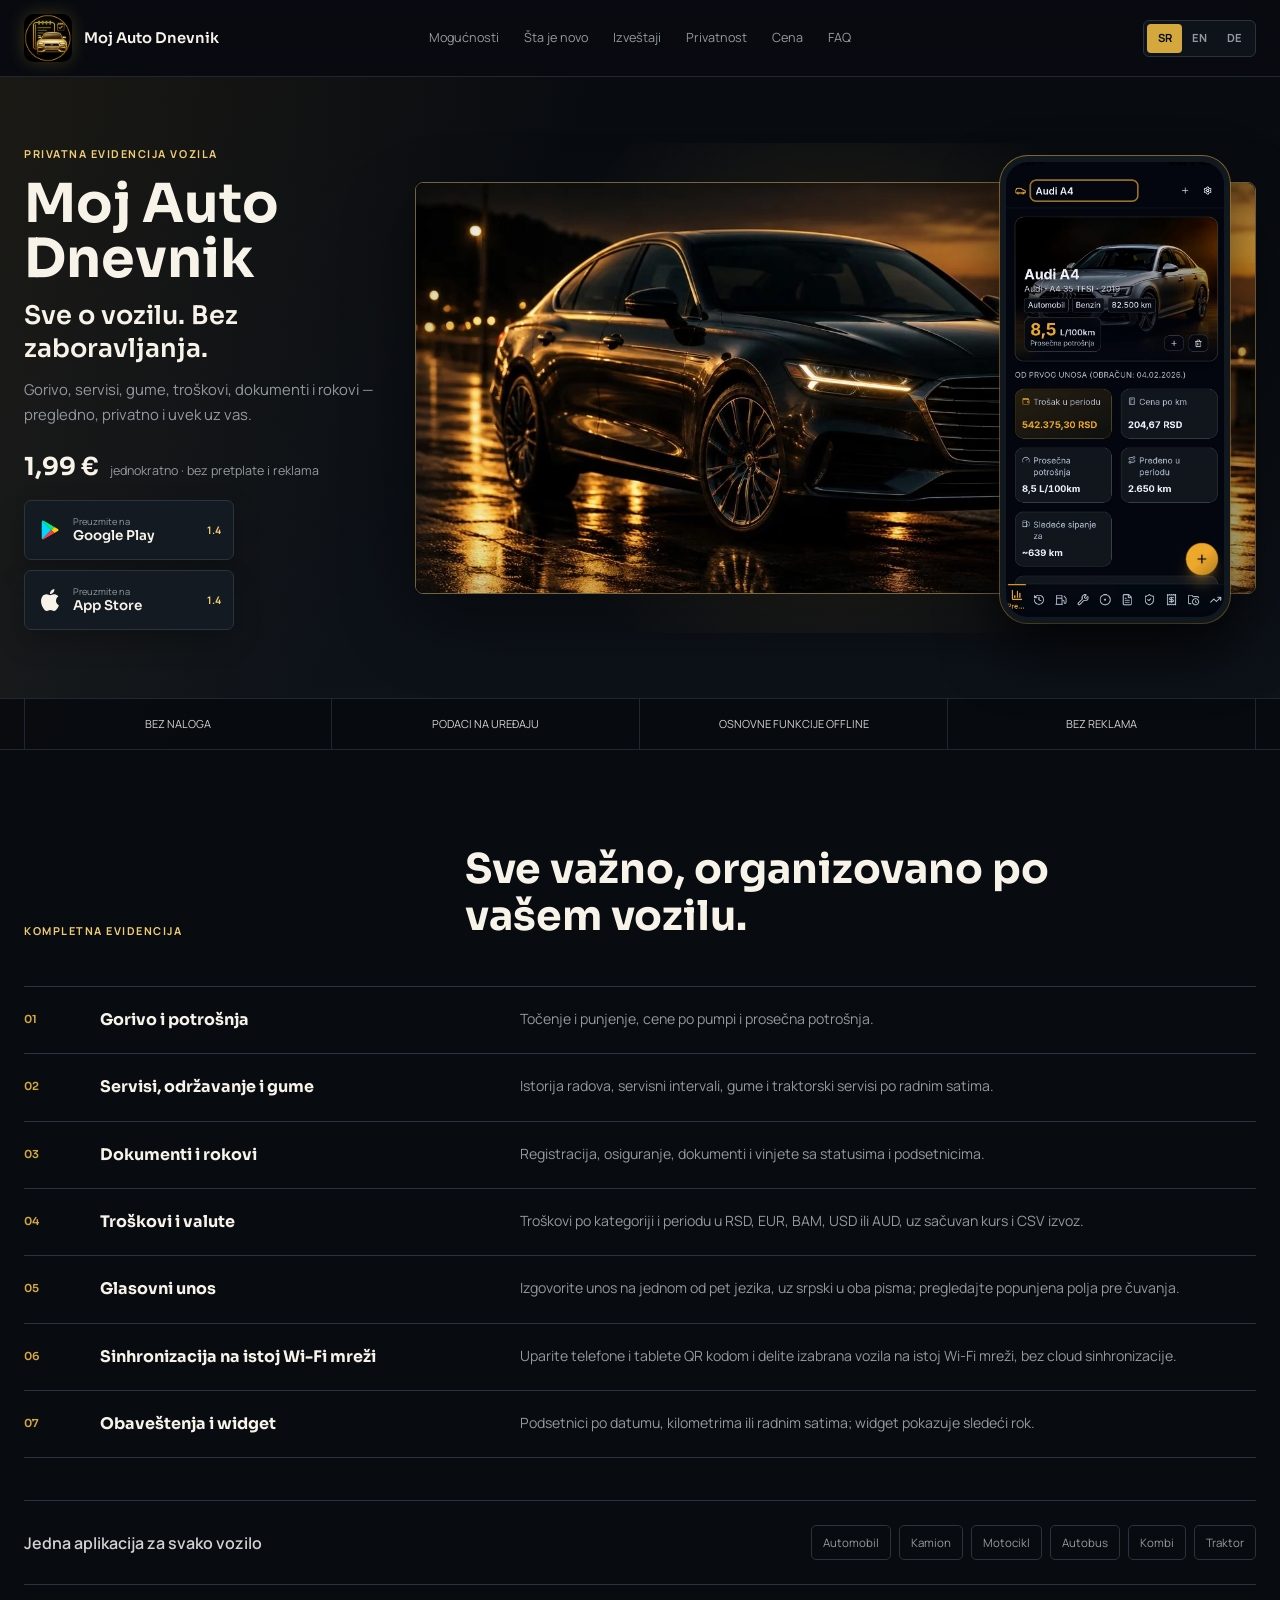
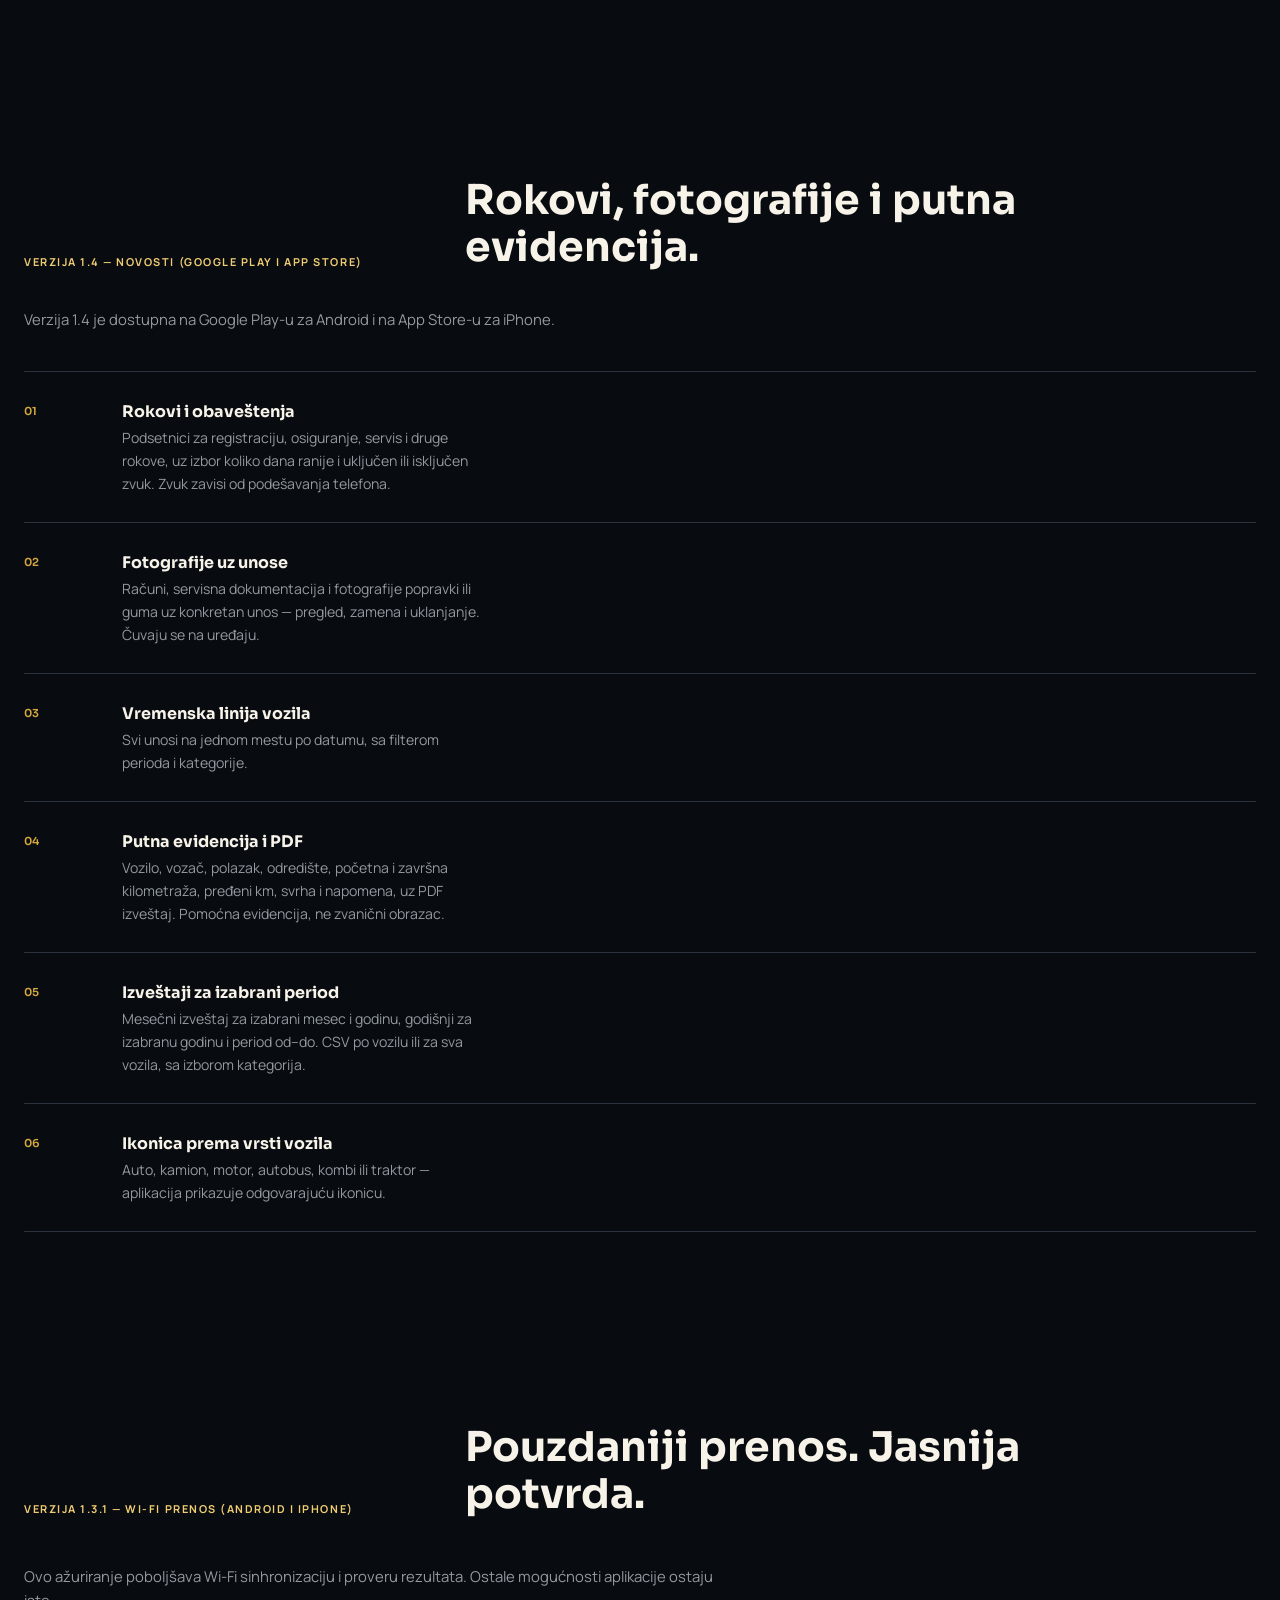
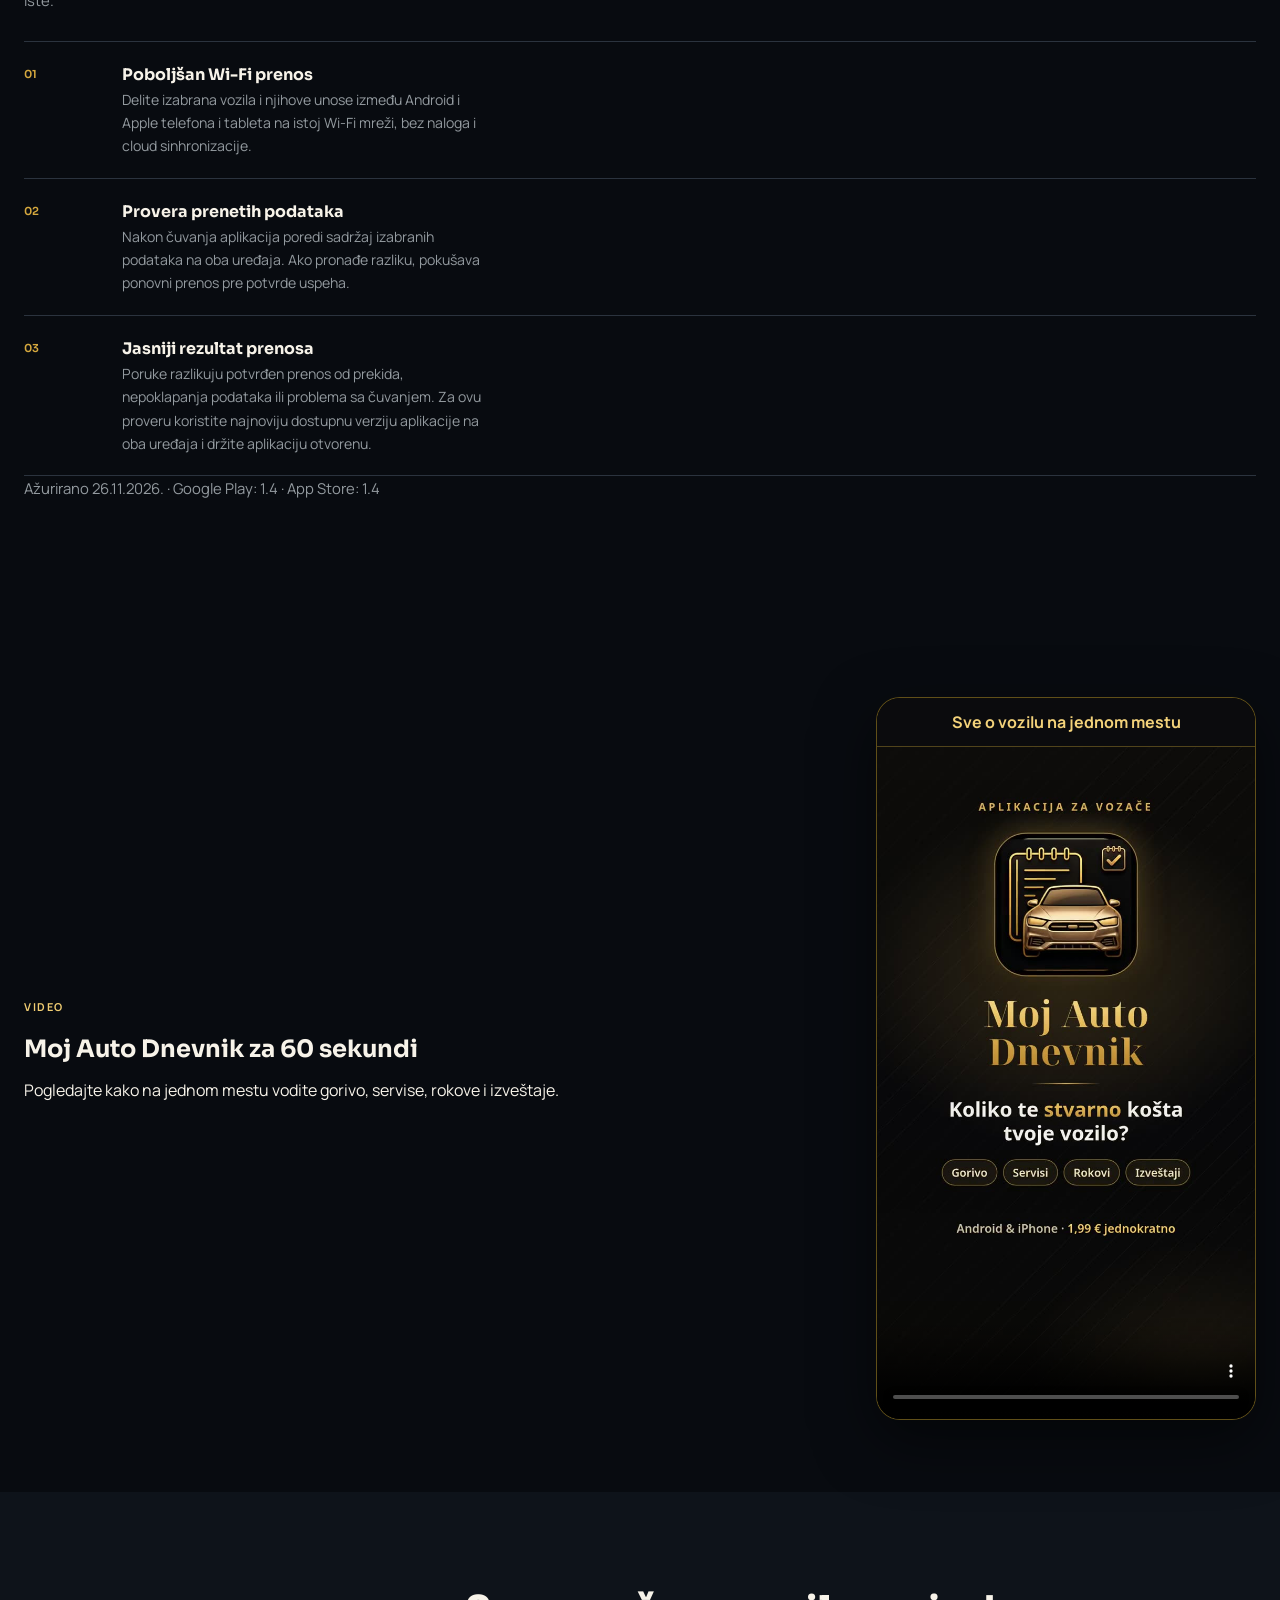
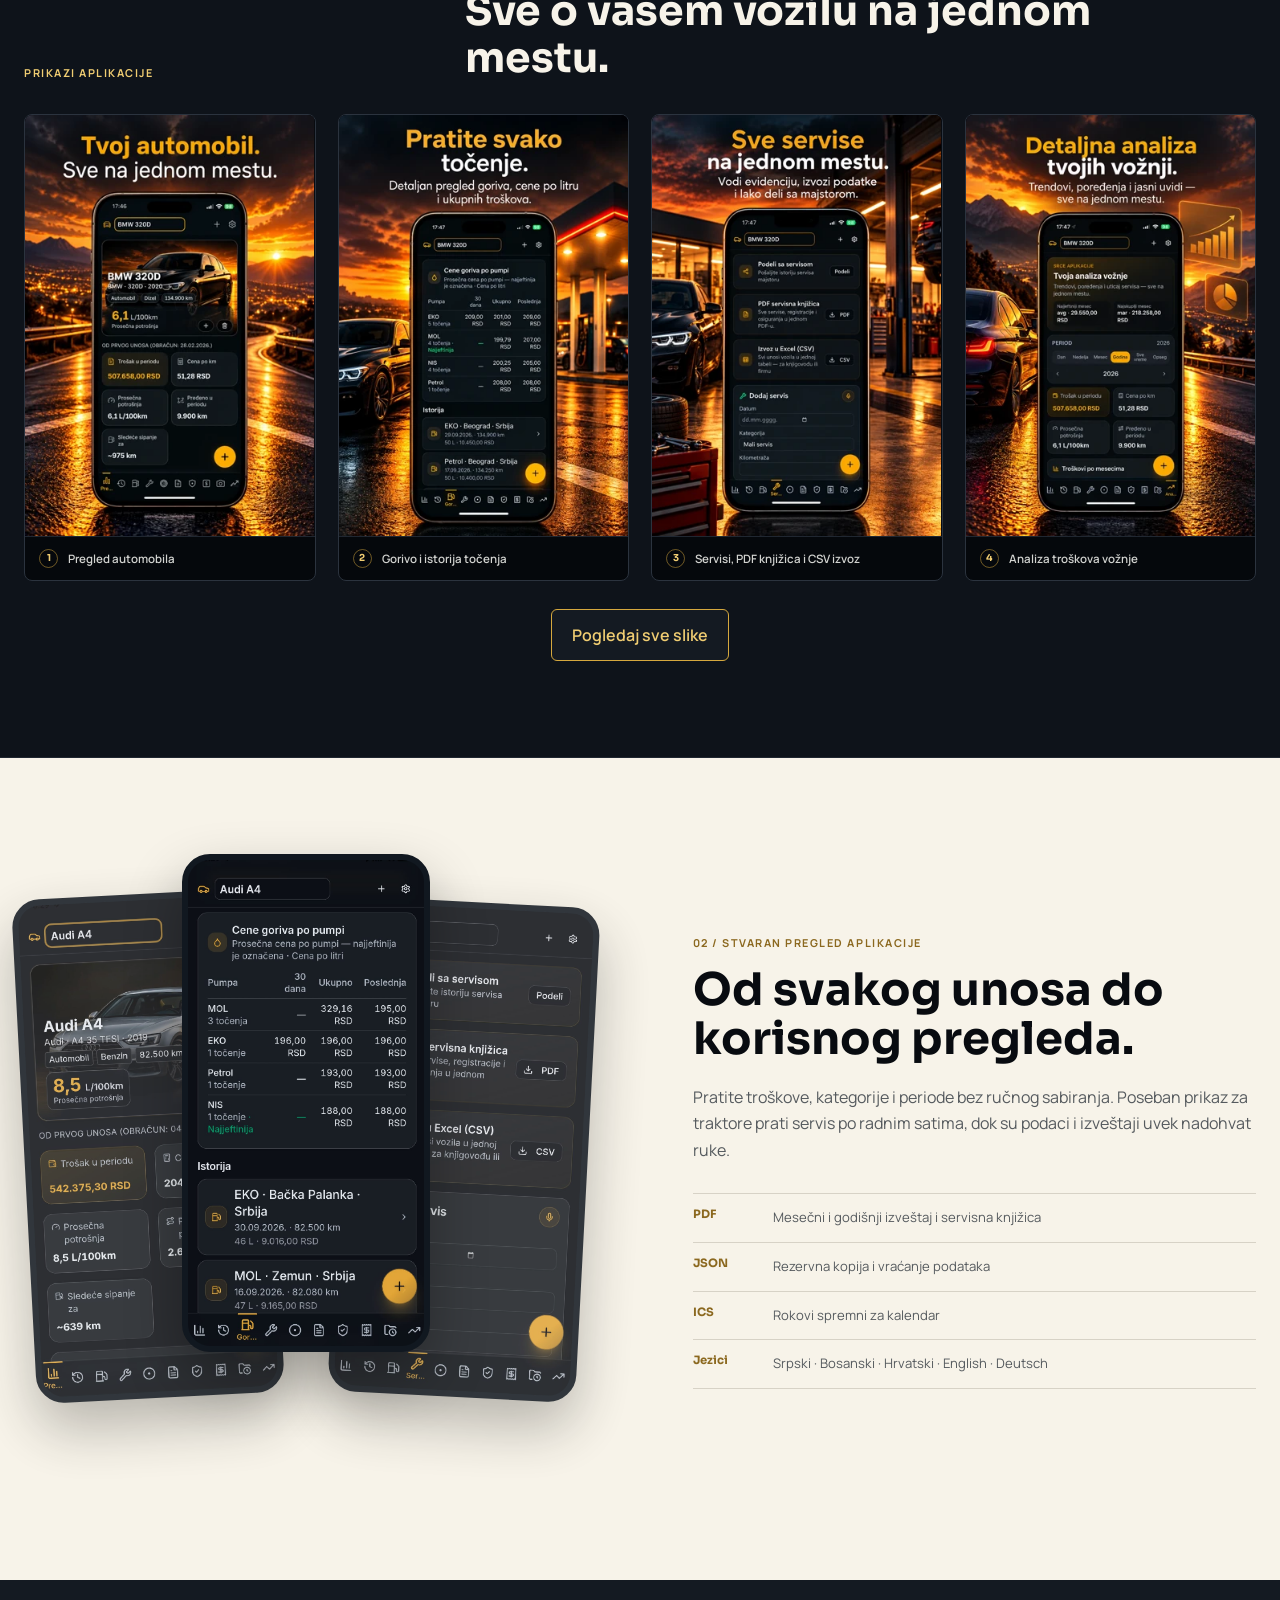
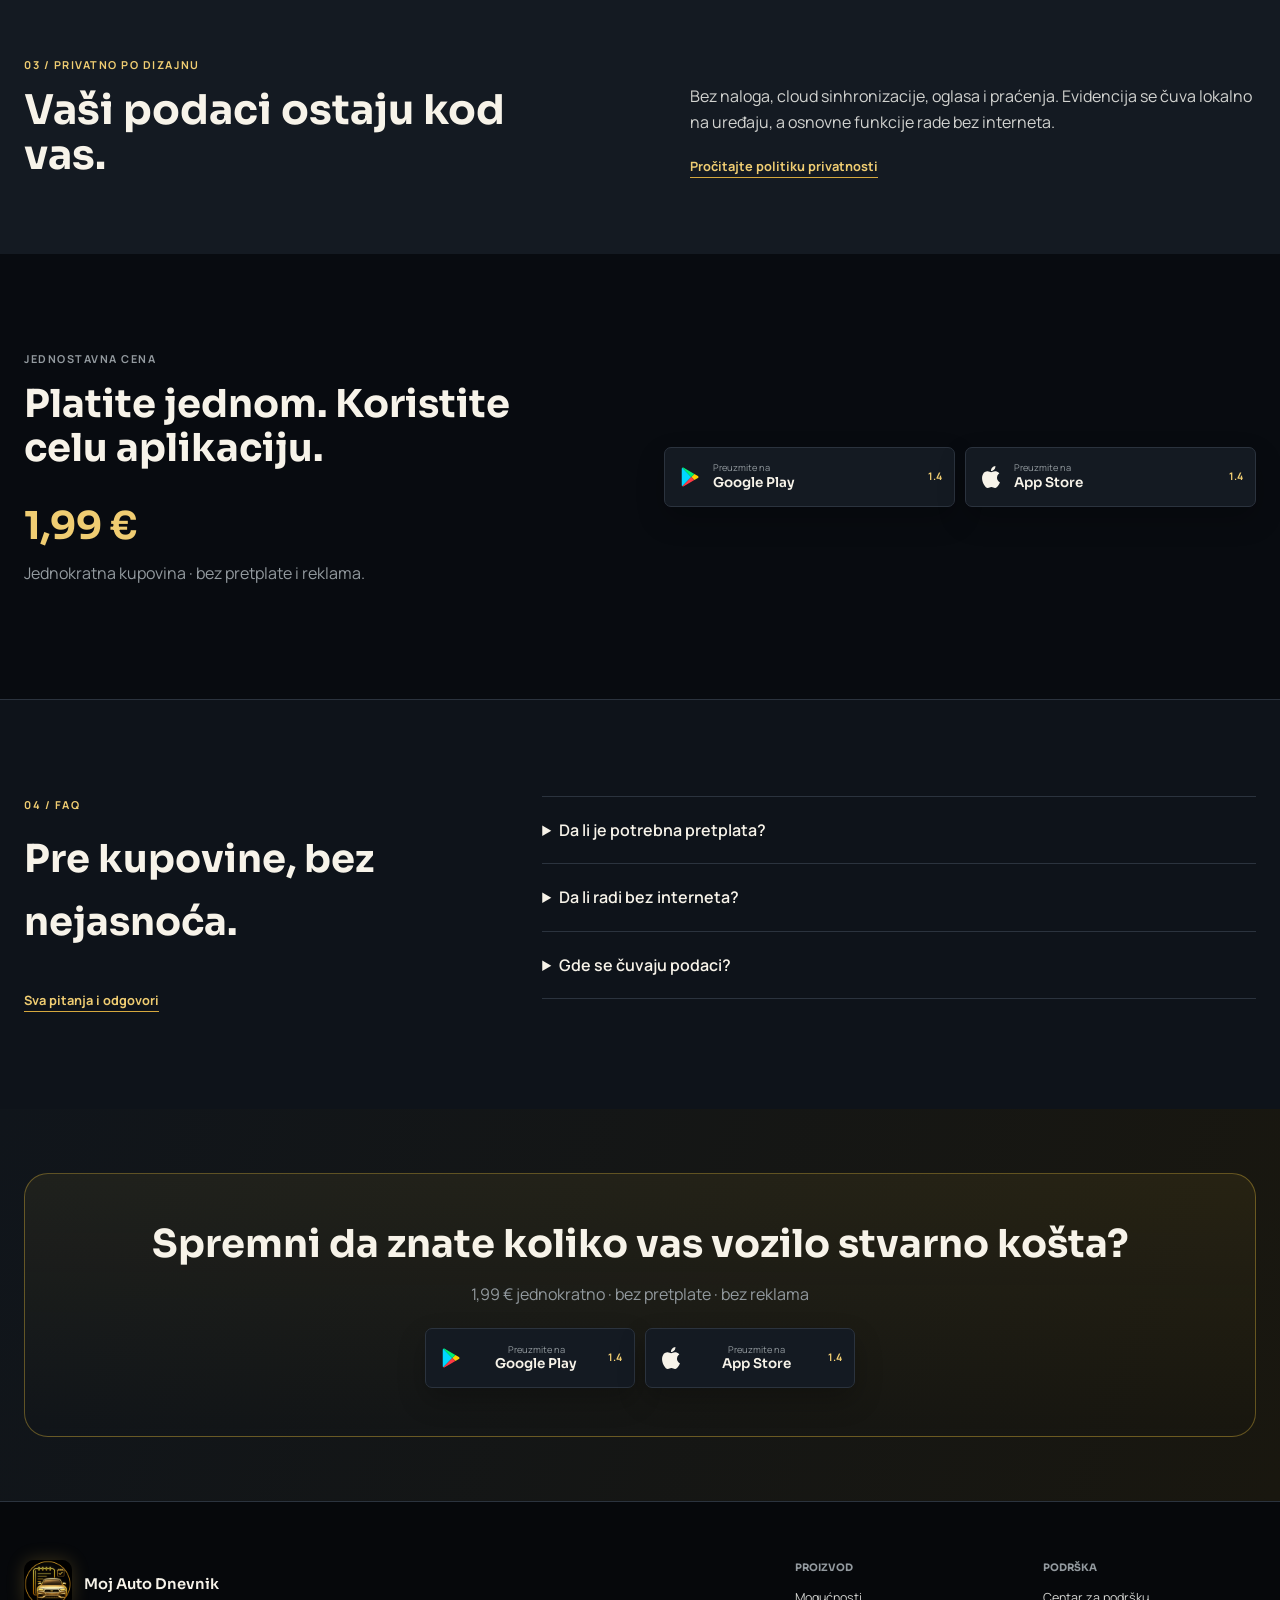
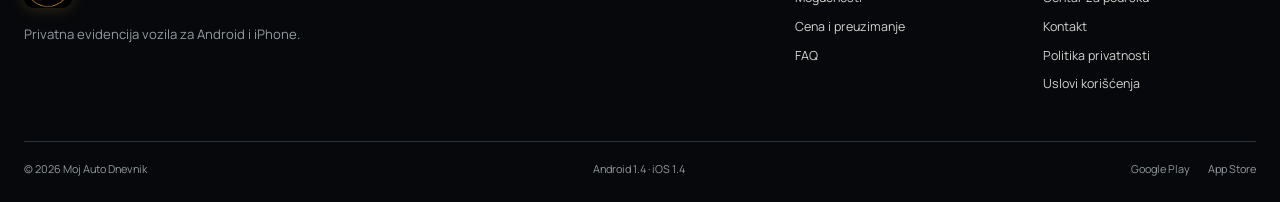
==== commit 2f15c3e3: "Ažuriranje sajta Moj Auto Dnevnik 1.4 – 26.11.2026." ====
--- a/index.html
+++ b/index.html
@@ -19,7 +19,7 @@
 <section class="hero"><div class="shell hero-inner">
 <div class="hero-copy reveal"><p class="eyebrow" data-de="Privates Fahrzeugtagebuch" data-en="Private vehicle logbook" data-sr="Privatna evidencija vozila">Privatna evidencija vozila</p><h1>Moj Auto Dnevnik</h1><p class="hero-line" data-de="Alles über Ihr Fahrzeug. Nichts vergessen." data-en="Everything about your vehicle. Nothing forgotten." data-sr="Sve o vozilu. Bez zaboravljanja.">Sve o vozilu. Bez zaboravljanja.</p><p class="hero-lead" data-de="Kraftstoff, Service, Reifen, Kosten, Dokumente und Fristen — geordnet, privat und immer dabei." data-en="Fuel, service, tires, costs, documents and deadlines — organized, private and always with you." data-sr="Gorivo, servisi, gume, troškovi, dokumenti i rokovi — pregledno, privatno i uvek uz vas.">Gorivo, servisi, gume, troškovi, dokumenti i rokovi — pregledno, privatno i uvek uz vas.</p>
 <div class="price-chip"><strong data-de="1,99 €" data-en="€1.99" data-sr="1,99 €">1,99 €</strong><span data-de="Einmalkauf · kein Abo und keine Werbung" data-en="one-time purchase · no subscription or ads" data-sr="jednokratno · bez pretplate i reklama">jednokratno · bez pretplate i reklama</span></div>
-<div class="store-actions"><a class="store-button" href="https://play.google.com/store/apps/details?id=app.mojautodnevnik&amp;hl=sr-Latn&amp;gl=RS" rel="noopener noreferrer" target="_blank"><span class="store-mark"><svg aria-hidden="true" height="22" viewbox="0 0 24 24" width="22"><path d="M3.6 1.8 13.4 12 3.6 22.2c-.4-.2-.6-.6-.6-1.1V2.9c0-.5.2-.9.6-1.1z" fill="#00d7fe"></path><path d="m16.8 8.6-3.4 3.4 3.4 3.4 3.8-2.2c.9-.5.9-1.9 0-2.4z" fill="#ffce00"></path><path d="M3.6 1.8 13.4 12l3.4-3.4L5.2 1.9c-.6-.3-1.2-.3-1.6-.1z" fill="#00f076"></path><path d="M13.4 12 3.6 22.2c.4.2 1 .2 1.6-.1l11.6-6.7z" fill="#ff3a44"></path></svg></span><span><small data-de="Jetzt bei" data-en="Get it on" data-sr="Preuzmite na">Preuzmite na</small><strong>Google Play</strong></span><em>1.4</em></a><div class="store-item"><a class="store-button" href="https://apps.apple.com/rs/app/moj-auto-dnevnik/id6808222806" rel="noopener noreferrer" target="_blank"><span class="store-mark apple"><svg aria-hidden="true" height="22" viewbox="0 0 24 24" width="22"><path d="M12.152 6.896c-.948 0-2.415-1.078-3.96-1.04-2.04.027-3.91 1.183-4.961 3.014-2.117 3.675-.546 9.103 1.519 12.09 1.013 1.454 2.208 3.09 3.792 3.039 1.52-.065 2.09-.987 3.915-.987 1.831 0 2.35.987 3.96.948 1.637-.026 2.676-1.48 3.676-2.948 1.156-1.688 1.636-3.325 1.662-3.415-.039-.013-3.182-1.221-3.22-4.857-.026-3.04 2.48-4.494 2.597-4.559-1.429-2.09-3.623-2.324-4.39-2.376-2-.156-3.675 1.09-4.61 1.09zM15.53 3.83c.843-1.012 1.4-2.427 1.245-3.83-1.207.052-2.662.805-3.532 1.818-.78.896-1.454 2.338-1.273 3.714 1.338.104 2.715-.688 3.559-1.701" fill="currentColor"></path></svg></span><span><small data-de="Laden im" data-en="Download on the" data-sr="Preuzmite na">Preuzmite na</small><strong>App Store</strong></span><em>1.3.1</em></a></div></div>
+<div class="store-actions"><a class="store-button" href="https://play.google.com/store/apps/details?id=app.mojautodnevnik&amp;hl=sr-Latn&amp;gl=RS" rel="noopener noreferrer" target="_blank"><span class="store-mark"><svg aria-hidden="true" height="22" viewbox="0 0 24 24" width="22"><path d="M3.6 1.8 13.4 12 3.6 22.2c-.4-.2-.6-.6-.6-1.1V2.9c0-.5.2-.9.6-1.1z" fill="#00d7fe"></path><path d="m16.8 8.6-3.4 3.4 3.4 3.4 3.8-2.2c.9-.5.9-1.9 0-2.4z" fill="#ffce00"></path><path d="M3.6 1.8 13.4 12l3.4-3.4L5.2 1.9c-.6-.3-1.2-.3-1.6-.1z" fill="#00f076"></path><path d="M13.4 12 3.6 22.2c.4.2 1 .2 1.6-.1l11.6-6.7z" fill="#ff3a44"></path></svg></span><span><small data-de="Jetzt bei" data-en="Get it on" data-sr="Preuzmite na">Preuzmite na</small><strong>Google Play</strong></span><em>1.4</em></a><div class="store-item"><a class="store-button" href="https://apps.apple.com/rs/app/moj-auto-dnevnik/id6808222806" rel="noopener noreferrer" target="_blank"><span class="store-mark apple"><svg aria-hidden="true" height="22" viewbox="0 0 24 24" width="22"><path d="M12.152 6.896c-.948 0-2.415-1.078-3.96-1.04-2.04.027-3.91 1.183-4.961 3.014-2.117 3.675-.546 9.103 1.519 12.09 1.013 1.454 2.208 3.09 3.792 3.039 1.52-.065 2.09-.987 3.915-.987 1.831 0 2.35.987 3.96.948 1.637-.026 2.676-1.48 3.676-2.948 1.156-1.688 1.636-3.325 1.662-3.415-.039-.013-3.182-1.221-3.22-4.857-.026-3.04 2.48-4.494 2.597-4.559-1.429-2.09-3.623-2.324-4.39-2.376-2-.156-3.675 1.09-4.61 1.09zM15.53 3.83c.843-1.012 1.4-2.427 1.245-3.83-1.207.052-2.662.805-3.532 1.818-.78.896-1.454 2.338-1.273 3.714 1.338.104 2.715-.688 3.559-1.701" fill="currentColor"></path></svg></span><span><small data-de="Laden im" data-en="Download on the" data-sr="Preuzmite na">Preuzmite na</small><strong>App Store</strong></span><em>1.4</em></a></div></div>
 </div>
 <div class="hero-art reveal"><img alt="Moj Auto Dnevnik — premium automobilski vizuel" fetchpriority="high" height="960" sizes="(max-width: 1000px) 100vw, 70vw" src="assets/images/hero-automotive-1600.webp" srcset="assets/images/hero-automotive-800.webp 800w, assets/images/hero-automotive-1600.webp 1600w" data-src-sr="assets/images/hero-automotive-1600.webp" data-src-en="assets/images/v14/en-banner.webp" data-src-de="assets/images/v14/de-banner.webp" data-srcset-sr="assets/images/hero-automotive-800.webp 800w, assets/images/hero-automotive-1600.webp 1600w" data-alt-sr="Moj Auto Dnevnik — premium automobilski vizuel" data-alt-en="Moj Auto Dnevnik — everything about your vehicles in one place" data-alt-de="Moj Auto Dnevnik — alles rund um Ihr Fahrzeug an einem Ort" width="1280"/><div class="hero-phone"><img alt="Moj Auto Dnevnik — pregled vozila u aplikaciji" data-alt-sr="Moj Auto Dnevnik — pregled vozila u aplikaciji" data-alt-en="Moj Auto Dnevnik — vehicle overview in the app" data-alt-de="Moj Auto Dnevnik — Fahrzeugübersicht in der App" height="717" src="assets/images/v13/audi-overview-1.3.webp" width="344"/></div></div>
 </div><div class="hero-proof"><div class="shell"><span data-de="Kein Konto" data-en="No account" data-sr="Bez naloga">Bez naloga</span><span data-de="Daten auf dem Gerät" data-en="On-device data" data-sr="Podaci na uređaju">Podaci na uređaju</span><span data-de="Kernfunktionen offline" data-en="Core features offline" data-sr="Osnovne funkcije offline">Osnovne funkcije offline</span><span data-de="Werbefrei" data-en="Ad-free" data-sr="Bez reklama">Bez reklama</span></div></div></section>
@@ -37,8 +37,8 @@
 <div class="vehicle-strip"><p data-de="Eine App für jedes Fahrzeug" data-en="One app for every vehicle" data-sr="Jedna aplikacija za svako vozilo">Jedna aplikacija za svako vozilo</p><div><span data-de="Auto" data-en="Car" data-sr="Automobil">Automobil</span><span data-de="Lkw" data-en="Truck" data-sr="Kamion">Kamion</span><span data-de="Motorrad" data-en="Motorcycle" data-sr="Motocikl">Motocikl</span><span data-de="Bus" data-en="Bus" data-sr="Autobus">Autobus</span><span data-de="Transporter" data-en="Van" data-sr="Kombi">Kombi</span><span data-de="Traktor" data-en="Tractor" data-sr="Traktor">Traktor</span></div></div>
 </div></section>
 <section class="features-section v13" id="novo-14"><div class="shell">
-<header class="section-heading"><p class="eyebrow" data-sr="Verzija 1.4 — novosti (Google Play)" data-en="Version 1.4 — what&#x27;s new (Google Play)" data-de="Version 1.4 — Neuigkeiten (Google Play)">Verzija 1.4 — novosti (Google Play)</p><h2 data-sr="Rokovi, fotografije i putna evidencija." data-en="Deadlines, photos and trip records." data-de="Fristen, Fotos und Fahrtenaufzeichnungen.">Rokovi, fotografije i putna evidencija.</h2></header>
-<p class="gallery-lead" data-sr="Verzija 1.4 je dostupna na Google Play-u za Android. Na iPhone-u (App Store) trenutno je verzija 1.3.1; ove funkcije stižu nakon ažuriranja u App Store-u." data-en="Version 1.4 is available on Google Play for Android. iPhone (App Store) currently has version 1.3.1; these features arrive with the App Store update." data-de="Version 1.4 ist bei Google Play für Android verfügbar. Auf dem iPhone (App Store) gilt derzeit Version 1.3.1; diese Funktionen folgen mit dem App-Store-Update.">Verzija 1.4 je dostupna na Google Play-u za Android. Na iPhone-u (App Store) trenutno je verzija 1.3.1; ove funkcije stižu nakon ažuriranja u App Store-u.</p>
+<header class="section-heading"><p class="eyebrow" data-sr="Verzija 1.4 — novosti (Google Play i App Store)" data-en="Version 1.4 — what&#x27;s new (Google Play and App Store)" data-de="Version 1.4 — Neuigkeiten (Google Play und App Store)">Verzija 1.4 — novosti (Google Play i App Store)</p><h2 data-sr="Rokovi, fotografije i putna evidencija." data-en="Deadlines, photos and trip records." data-de="Fristen, Fotos und Fahrtenaufzeichnungen.">Rokovi, fotografije i putna evidencija.</h2></header>
+<p class="gallery-lead" data-sr="Verzija 1.4 je dostupna na Google Play-u za Android i na App Store-u za iPhone." data-en="Version 1.4 is available on Google Play for Android and on the App Store for iPhone." data-de="Version 1.4 ist bei Google Play für Android und im App Store für iPhone verfügbar.">Verzija 1.4 je dostupna na Google Play-u za Android i na App Store-u za iPhone.</p>
 <div class="feature-list"><article><span>01</span><div><h3 data-sr="Rokovi i obaveštenja" data-en="Deadlines and notifications" data-de="Fristen und Benachrichtigungen">Rokovi i obaveštenja</h3><p data-sr="Podsetnici za registraciju, osiguranje, servis i druge rokove, uz izbor koliko dana ranije i uključen ili isključen zvuk. Zvuk zavisi od podešavanja telefona." data-en="Reminders for registration, insurance, service and other deadlines, with a choice of how many days in advance and sound on or off. Sound depends on phone settings." data-de="Erinnerungen an Zulassung, Versicherung, Service und andere Fristen, mit Wahl der Tage im Voraus und Ton ein oder aus. Der Ton hängt von den Telefoneinstellungen ab.">Podsetnici za registraciju, osiguranje, servis i druge rokove, uz izbor koliko dana ranije i uključen ili isključen zvuk. Zvuk zavisi od podešavanja telefona.</p></div></article><article><span>02</span><div><h3 data-sr="Fotografije uz unose" data-en="Photos with records" data-de="Fotos zu Einträgen">Fotografije uz unose</h3><p data-sr="Računi, servisna dokumentacija i fotografije popravki ili guma uz konkretan unos — pregled, zamena i uklanjanje. Čuvaju se na uređaju." data-en="Receipts, service documents and photos of repairs or tires attached to a record — view, replace and remove. Stored on the device." data-de="Belege, Serviceunterlagen und Fotos von Reparaturen oder Reifen zum jeweiligen Eintrag — ansehen, ersetzen und entfernen. Gespeichert auf dem Gerät.">Računi, servisna dokumentacija i fotografije popravki ili guma uz konkretan unos — pregled, zamena i uklanjanje. Čuvaju se na uređaju.</p></div></article><article><span>03</span><div><h3 data-sr="Vremenska linija vozila" data-en="Vehicle timeline" data-de="Fahrzeug-Zeitleiste">Vremenska linija vozila</h3><p data-sr="Svi unosi na jednom mestu po datumu, sa filterom perioda i kategorije." data-en="All records in one place by date, filtered by period and category." data-de="Alle Einträge an einem Ort nach Datum, gefiltert nach Zeitraum und Kategorie.">Svi unosi na jednom mestu po datumu, sa filterom perioda i kategorije.</p></div></article><article><span>04</span><div><h3 data-sr="Putna evidencija i PDF" data-en="Trip records and PDF" data-de="Fahrtenaufzeichnungen und PDF">Putna evidencija i PDF</h3><p data-sr="Vozilo, vozač, polazak, odredište, početna i završna kilometraža, pređeni km, svrha i napomena, uz PDF izveštaj. Pomoćna evidencija, ne zvanični obrazac." data-en="Vehicle, driver, departure, destination, start and end odometer, distance, purpose and note, with a PDF report. An auxiliary record, not an official form." data-de="Fahrzeug, Fahrer, Abfahrt, Ziel, Kilometerstand bei Start und Ende, Strecke, Zweck und Notiz, mit PDF-Bericht. Eine Hilfsaufzeichnung, kein amtliches Formular.">Vozilo, vozač, polazak, odredište, početna i završna kilometraža, pređeni km, svrha i napomena, uz PDF izveštaj. Pomoćna evidencija, ne zvanični obrazac.</p></div></article><article><span>05</span><div><h3 data-sr="Izveštaji za izabrani period" data-en="Reports for any period" data-de="Berichte für jeden Zeitraum">Izveštaji za izabrani period</h3><p data-sr="Mesečni izveštaj za izabrani mesec i godinu, godišnji za izabranu godinu i period od–do. CSV po vozilu ili za sva vozila, sa izborom kategorija." data-en="Monthly report for a chosen month and year, annual for a chosen year, and a from–to period. CSV per vehicle or for all vehicles, with category selection." data-de="Monatsbericht für gewählten Monat und Jahr, Jahresbericht für ein gewähltes Jahr und ein Von–bis-Zeitraum. CSV pro Fahrzeug oder für alle Fahrzeuge, mit Kategorieauswahl.">Mesečni izveštaj za izabrani mesec i godinu, godišnji za izabranu godinu i period od–do. CSV po vozilu ili za sva vozila, sa izborom kategorija.</p></div></article><article><span>06</span><div><h3 data-sr="Ikonica prema vrsti vozila" data-en="Icon by vehicle type" data-de="Symbol nach Fahrzeugtyp">Ikonica prema vrsti vozila</h3><p data-sr="Auto, kamion, motor, autobus, kombi ili traktor — aplikacija prikazuje odgovarajuću ikonicu." data-en="Car, truck, motorcycle, bus, van or tractor — the app shows the matching icon." data-de="Auto, Lkw, Motorrad, Bus, Transporter oder Traktor — die App zeigt das passende Symbol.">Auto, kamion, motor, autobus, kombi ili traktor — aplikacija prikazuje odgovarajuću ikonicu.</p></div></article></div>
 </div></section>
 <section class="features-section v13" id="novo-13"><div class="shell">
@@ -49,7 +49,7 @@
 <article><span>02</span><div><h3 data-sr="Provera prenetih podataka" data-en="Transferred-data check" data-de="Prüfung übertragener Daten">Provera prenetih podataka</h3><p data-sr="Nakon čuvanja aplikacija poredi sadržaj izabranih podataka na oba uređaja. Ako pronađe razliku, pokušava ponovni prenos pre potvrde uspeha." data-en="After saving, the app compares the selected data on both devices. If it finds a difference, it attempts another transfer before confirming success." data-de="Nach dem Speichern vergleicht die App die ausgewählten Daten auf beiden Geräten. Bei Unterschieden versucht sie eine erneute Übertragung, bevor sie den Erfolg bestätigt.">Nakon čuvanja aplikacija poredi sadržaj izabranih podataka na oba uređaja. Ako pronađe razliku, pokušava ponovni prenos pre potvrde uspeha.</p></div></article>
 <article><span>03</span><div><h3 data-sr="Jasniji rezultat prenosa" data-en="Clearer transfer results" data-de="Klarere Übertragungsergebnisse">Jasniji rezultat prenosa</h3><p data-sr="Poruke razlikuju potvrđen prenos od prekida, nepoklapanja podataka ili problema sa čuvanjem. Za ovu proveru koristite najnoviju dostupnu verziju aplikacije na oba uređaja i držite aplikaciju otvorenu." data-en="Messages distinguish a confirmed transfer from interruptions, data mismatches or saving problems. For this check, use the latest available app version on both devices and keep the app open." data-de="Meldungen unterscheiden eine bestätigte Übertragung von Unterbrechungen, Datenunterschieden oder Speicherproblemen. Nutzen Sie für diese Prüfung auf beiden Geräten die neueste verfügbare App-Version und lassen Sie die App geöffnet.">Poruke razlikuju potvrđen prenos od prekida, nepoklapanja podataka ili problema sa čuvanjem. Za ovu proveru koristite najnoviju dostupnu verziju aplikacije na oba uređaja i držite aplikaciju otvorenu.</p></div></article>
 </div>
-<p class="gallery-lead" data-sr="Ažurirano 22.11.2026. · Google Play: 1.4 · App Store: 1.3.1" data-en="Updated November 22, 2026 · Google Play: 1.4 · App Store: 1.3.1" data-de="Aktualisiert am 22.11.2026 · Google Play: 1.4 · App Store: 1.3.1">Ažurirano 22.11.2026. · Google Play: 1.4 · App Store: 1.3.1</p>
+<p class="gallery-lead" data-sr="Ažurirano 26.11.2026. · Google Play: 1.4 · App Store: 1.4" data-en="Updated November 26, 2026 · Google Play: 1.4 · App Store: 1.4" data-de="Aktualisiert am 26.11.2026 · Google Play: 1.4 · App Store: 1.4">Ažurirano 26.11.2026. · Google Play: 1.4 · App Store: 1.4</p>
 </div></section>
 <section class="video-section" id="video"><div class="shell video-layout">
 <div class="video-copy reveal"><p class="eyebrow" data-de="Video" data-en="Video" data-sr="Video">Video</p><h2 data-de="Moj Auto Dnevnik in 60 Sekunden" data-en="Moj Auto Dnevnik in 60 seconds" data-sr="Moj Auto Dnevnik za 60 sekundi">Moj Auto Dnevnik za 60 sekundi</h2><p data-de="Sehen Sie, wie Sie Kraftstoff, Service, Fristen und Berichte an einem Ort erfassen." data-en="See how to track fuel, service, deadlines and reports in one place." data-sr="Pogledajte kako na jednom mestu vodite gorivo, servise, rokove i izveštaje.">Pogledajte kako na jednom mestu vodite gorivo, servise, rokove i izveštaje.</p></div>
@@ -63,11 +63,11 @@
 </div></section>
 <section class="insights" id="insights"><div class="shell insights-grid"><div class="device-showcase reveal"><figure class="app-screen screen-overview"><img alt="Pregled vozila Audi A4 sa potrošnjom i troškovima" data-alt-sr="Pregled vozila Audi A4 sa potrošnjom i troškovima" data-alt-en="Vehicle overview with consumption and costs" data-alt-de="Fahrzeugübersicht mit Verbrauch und Kosten" data-src-sr="assets/images/v13/audi-overview-1.3.webp" data-src-en="assets/images/v14/en-screen-overview.webp" data-src-de="assets/images/v14/de-screen-overview.webp" height="717" loading="lazy" src="assets/images/v13/audi-overview-1.3.webp" width="344"/></figure><figure class="app-screen screen-analytics"><img alt="Cene goriva po pumpama sa istorijom točenja" data-alt-sr="Cene goriva po pumpama sa istorijom točenja" data-alt-en="Fuel prices by station with refueling history" data-alt-de="Kraftstoffpreise je Tankstelle mit Tankverlauf" data-src-sr="assets/images/v13/audi-fuel-1.3.webp" data-src-en="assets/images/v14/en-screen-fuel.webp" data-src-de="assets/images/v14/de-screen-fuel.webp" height="710" loading="lazy" src="assets/images/v13/audi-fuel-1.3.webp" width="345"/></figure><figure class="app-screen screen-tractor"><img alt="Servis i održavanje sa PDF knjižicom i CSV izvozom" data-alt-sr="Servis i održavanje sa PDF knjižicom i CSV izvozom" data-alt-en="Service and maintenance with PDF service book and CSV export" data-alt-de="Service und Wartung mit PDF-Serviceheft und CSV-Export" data-src-sr="assets/images/v13/audi-service-1.3.webp" data-src-en="assets/images/v14/en-screen-service.webp" data-src-de="assets/images/v14/de-screen-service.webp" height="712" loading="lazy" src="assets/images/v13/audi-service-1.3.webp" width="348"/></figure></div><div class="insights-copy"><p class="section-no">02 / <span data-de="Die echte App im Einsatz" data-en="The real app experience" data-sr="Stvaran pregled aplikacije">Stvaran pregled aplikacije</span></p><h2 data-de="Aus jedem Eintrag eine nützliche Übersicht." data-en="From every entry to a useful overview." data-sr="Od svakog unosa do korisnog pregleda.">Od svakog unosa do korisnog pregleda.</h2><p data-de="Kosten, Kategorien und Zeiträume ohne manuelles Summieren verfolgen. Eine eigene Traktoransicht erfasst den Service nach Betriebsstunden, Aufzeichnungen und Berichte bleiben griffbereit." data-en="Track costs, categories and periods without manual totals. A dedicated tractor view tracks service by operating hours, while your records and reports stay close at hand." data-sr="Pratite troškove, kategorije i periode bez ručnog sabiranja. Poseban prikaz za traktore prati servis po radnim satima, dok su podaci i izveštaji uvek nadohvat ruke.">Pratite troškove, kategorije i periode bez ručnog sabiranja. Poseban prikaz za traktore prati servis po radnim satima, dok su podaci i izveštaji uvek nadohvat ruke.</p><dl><div><dt>PDF</dt><dd data-de="Monats- und Jahresberichte und Serviceheft" data-en="Monthly and annual reports and service book" data-sr="Mesečni i godišnji izveštaj i servisna knjižica">Mesečni i godišnji izveštaj i servisna knjižica</dd></div><div><dt>JSON</dt><dd data-de="Sicherung und Wiederherstellung" data-en="Backup and data restore" data-sr="Rezervna kopija i vraćanje podataka">Rezervna kopija i vraćanje podataka</dd></div><div><dt>ICS</dt><dd data-de="Fristen bereit für Ihren Kalender" data-en="Deadlines ready for your calendar" data-sr="Rokovi spremni za kalendar">Rokovi spremni za kalendar</dd></div><div><dt data-de="Sprachen" data-en="Languages" data-sr="Jezici">Jezici</dt><dd>Srpski · Bosanski · Hrvatski · English · Deutsch</dd></div></dl></div></div></section>
 <section class="privacy" id="privacy"><div class="shell privacy-grid"><div><p class="section-no">03 / <span data-de="Privat von Grund auf" data-en="Private by design" data-sr="Privatno po dizajnu">Privatno po dizajnu</span></p><h2 data-de="Ihre Daten bleiben bei Ihnen." data-en="Your data stays with you." data-sr="Vaši podaci ostaju kod vas.">Vaši podaci ostaju kod vas.</h2></div><div><p data-de="Kein Konto, keine Cloud-Synchronisierung, keine Werbung und kein Tracking. Die Daten werden lokal auf Ihrem Gerät gespeichert, die Kernfunktionen arbeiten ohne Internet." data-en="No account, cloud synchronization, ads or tracking. Records are stored locally on your device, and core features work without internet." data-sr="Bez naloga, cloud sinhronizacije, oglasa i praćenja. Evidencija se čuva lokalno na uređaju, a osnovne funkcije rade bez interneta.">Bez naloga, cloud sinhronizacije, oglasa i praćenja. Evidencija se čuva lokalno na uređaju, a osnovne funkcije rade bez interneta.</p><a class="text-link" data-de="Datenschutzerklärung lesen" data-en="Read the privacy policy" data-sr="Pročitajte politiku privatnosti" href="privacy-policy.html">Pročitajte politiku privatnosti</a></div></div></section>
-<section class="pricing" id="pricing"><div class="shell purchase-layout"><div><p class="eyebrow" data-de="Einfacher Preis" data-en="Simple pricing" data-sr="Jednostavna cena">Jednostavna cena</p><h2 data-de="Einmal zahlen. Die ganze App nutzen." data-en="Pay once. Use the complete app." data-sr="Platite jednom. Koristite celu aplikaciju.">Platite jednom. Koristite celu aplikaciju.</h2><p class="purchase-price" data-de="1,99 €" data-en="€1.99" data-sr="1,99 €">1,99 €</p><p data-de="Einmalkauf · kein Abo und keine Werbung." data-en="One-time purchase · no subscription or ads." data-sr="Jednokratna kupovina · bez pretplate i reklama.">Jednokratna kupovina · bez pretplate i reklama.</p></div><div class="pricing-actions"><div class="store-actions"><a class="store-button" href="https://play.google.com/store/apps/details?id=app.mojautodnevnik&amp;hl=sr-Latn&amp;gl=RS" rel="noopener noreferrer" target="_blank"><span class="store-mark"><svg aria-hidden="true" height="22" viewbox="0 0 24 24" width="22"><path d="M3.6 1.8 13.4 12 3.6 22.2c-.4-.2-.6-.6-.6-1.1V2.9c0-.5.2-.9.6-1.1z" fill="#00d7fe"></path><path d="m16.8 8.6-3.4 3.4 3.4 3.4 3.8-2.2c.9-.5.9-1.9 0-2.4z" fill="#ffce00"></path><path d="M3.6 1.8 13.4 12l3.4-3.4L5.2 1.9c-.6-.3-1.2-.3-1.6-.1z" fill="#00f076"></path><path d="M13.4 12 3.6 22.2c.4.2 1 .2 1.6-.1l11.6-6.7z" fill="#ff3a44"></path></svg></span><span><small data-de="Jetzt bei" data-en="Get it on" data-sr="Preuzmite na">Preuzmite na</small><strong>Google Play</strong></span><em>1.4</em></a><div class="store-item"><a class="store-button" href="https://apps.apple.com/rs/app/moj-auto-dnevnik/id6808222806" rel="noopener noreferrer" target="_blank"><span class="store-mark apple"><svg aria-hidden="true" height="22" viewbox="0 0 24 24" width="22"><path d="M12.152 6.896c-.948 0-2.415-1.078-3.96-1.04-2.04.027-3.91 1.183-4.961 3.014-2.117 3.675-.546 9.103 1.519 12.09 1.013 1.454 2.208 3.09 3.792 3.039 1.52-.065 2.09-.987 3.915-.987 1.831 0 2.35.987 3.96.948 1.637-.026 2.676-1.48 3.676-2.948 1.156-1.688 1.636-3.325 1.662-3.415-.039-.013-3.182-1.221-3.22-4.857-.026-3.04 2.48-4.494 2.597-4.559-1.429-2.09-3.623-2.324-4.39-2.376-2-.156-3.675 1.09-4.61 1.09zM15.53 3.83c.843-1.012 1.4-2.427 1.245-3.83-1.207.052-2.662.805-3.532 1.818-.78.896-1.454 2.338-1.273 3.714 1.338.104 2.715-.688 3.559-1.701" fill="currentColor"></path></svg></span><span><small data-de="Laden im" data-en="Download on the" data-sr="Preuzmite na">Preuzmite na</small><strong>App Store</strong></span><em>1.3.1</em></a></div></div></div></div></section>
+<section class="pricing" id="pricing"><div class="shell purchase-layout"><div><p class="eyebrow" data-de="Einfacher Preis" data-en="Simple pricing" data-sr="Jednostavna cena">Jednostavna cena</p><h2 data-de="Einmal zahlen. Die ganze App nutzen." data-en="Pay once. Use the complete app." data-sr="Platite jednom. Koristite celu aplikaciju.">Platite jednom. Koristite celu aplikaciju.</h2><p class="purchase-price" data-de="1,99 €" data-en="€1.99" data-sr="1,99 €">1,99 €</p><p data-de="Einmalkauf · kein Abo und keine Werbung." data-en="One-time purchase · no subscription or ads." data-sr="Jednokratna kupovina · bez pretplate i reklama.">Jednokratna kupovina · bez pretplate i reklama.</p></div><div class="pricing-actions"><div class="store-actions"><a class="store-button" href="https://play.google.com/store/apps/details?id=app.mojautodnevnik&amp;hl=sr-Latn&amp;gl=RS" rel="noopener noreferrer" target="_blank"><span class="store-mark"><svg aria-hidden="true" height="22" viewbox="0 0 24 24" width="22"><path d="M3.6 1.8 13.4 12 3.6 22.2c-.4-.2-.6-.6-.6-1.1V2.9c0-.5.2-.9.6-1.1z" fill="#00d7fe"></path><path d="m16.8 8.6-3.4 3.4 3.4 3.4 3.8-2.2c.9-.5.9-1.9 0-2.4z" fill="#ffce00"></path><path d="M3.6 1.8 13.4 12l3.4-3.4L5.2 1.9c-.6-.3-1.2-.3-1.6-.1z" fill="#00f076"></path><path d="M13.4 12 3.6 22.2c.4.2 1 .2 1.6-.1l11.6-6.7z" fill="#ff3a44"></path></svg></span><span><small data-de="Jetzt bei" data-en="Get it on" data-sr="Preuzmite na">Preuzmite na</small><strong>Google Play</strong></span><em>1.4</em></a><div class="store-item"><a class="store-button" href="https://apps.apple.com/rs/app/moj-auto-dnevnik/id6808222806" rel="noopener noreferrer" target="_blank"><span class="store-mark apple"><svg aria-hidden="true" height="22" viewbox="0 0 24 24" width="22"><path d="M12.152 6.896c-.948 0-2.415-1.078-3.96-1.04-2.04.027-3.91 1.183-4.961 3.014-2.117 3.675-.546 9.103 1.519 12.09 1.013 1.454 2.208 3.09 3.792 3.039 1.52-.065 2.09-.987 3.915-.987 1.831 0 2.35.987 3.96.948 1.637-.026 2.676-1.48 3.676-2.948 1.156-1.688 1.636-3.325 1.662-3.415-.039-.013-3.182-1.221-3.22-4.857-.026-3.04 2.48-4.494 2.597-4.559-1.429-2.09-3.623-2.324-4.39-2.376-2-.156-3.675 1.09-4.61 1.09zM15.53 3.83c.843-1.012 1.4-2.427 1.245-3.83-1.207.052-2.662.805-3.532 1.818-.78.896-1.454 2.338-1.273 3.714 1.338.104 2.715-.688 3.559-1.701" fill="currentColor"></path></svg></span><span><small data-de="Laden im" data-en="Download on the" data-sr="Preuzmite na">Preuzmite na</small><strong>App Store</strong></span><em>1.4</em></a></div></div></div></div></section>
 <section class="faq-preview"><div class="shell faq-preview-grid"><header><p class="section-no">04 / FAQ</p><h2 data-de="Vor dem Kauf keine offenen Fragen." data-en="Before you buy, no uncertainty." data-sr="Pre kupovine, bez nejasnoća.">Pre kupovine, bez nejasnoća.</h2><a class="text-link" data-de="Alle Fragen und Antworten" data-en="All questions and answers" data-sr="Sva pitanja i odgovori" href="faq.html">Sva pitanja i odgovori</a></header><div><details><summary data-de="Ist ein Abonnement nötig?" data-en="Is a subscription required?" data-sr="Da li je potrebna pretplata?">Da li je potrebna pretplata?</summary><p data-de="Nein. Sie zahlen einmalig 1,99 € und erhalten die vollständige App." data-en="No. You pay €1.99 once and get the complete app." data-sr="Ne. Plaćate 1,99 € jednom i dobijate kompletnu aplikaciju.">Ne. Plaćate 1,99 € jednom i dobijate kompletnu aplikaciju.</p></details><details><summary data-de="Funktioniert die App offline?" data-en="Does it work offline?" data-sr="Da li radi bez interneta?">Da li radi bez interneta?</summary><p data-de="Ja. Alle Kernfunktionen arbeiten offline. Internet ist nur optional zum Aktualisieren der Wechselkurse." data-en="Yes. All core features work offline. Internet is optional for refreshing exchange rates." data-sr="Da. Sve osnovne funkcije rade offline. Internet je opcionalan za osvežavanje kursa valuta.">Da. Sve osnovne funkcije rade offline. Internet je opcionalan za osvežavanje kursa valuta.</p></details><details><summary data-de="Wo werden meine Daten gespeichert?" data-en="Where is my data stored?" data-sr="Gde se čuvaju podaci?">Gde se čuvaju podaci?</summary><p data-de="Lokal auf Ihrem Gerät, ohne Cloud-Synchronisierung." data-en="Locally on your device, without cloud synchronization." data-sr="Lokalno na vašem uređaju, bez cloud sinhronizacije.">Lokalno na vašem uređaju, bez cloud sinhronizacije.</p></details></div></div></section>
 
 </main>
-<section class="final-cta"><div class="shell final-cta-inner reveal"><h2 data-de="Bereit, Ihre Fahrzeugkosten im Blick zu behalten?" data-en="Ready to know what your vehicle really costs?" data-sr="Spremni da znate koliko vas vozilo stvarno košta?">Spremni da znate koliko vas vozilo stvarno košta?</h2><p data-de="1,99 € einmalig · kein Abo · keine Werbung" data-en="€1.99 one-time · no subscription · no ads" data-sr="1,99 € jednokratno · bez pretplate · bez reklama">1,99 € jednokratno · bez pretplate · bez reklama</p><div class="store-actions"><a class="store-button" href="https://play.google.com/store/apps/details?id=app.mojautodnevnik&amp;hl=sr-Latn&amp;gl=RS" rel="noopener noreferrer" target="_blank"><span class="store-mark"><svg aria-hidden="true" height="22" viewbox="0 0 24 24" width="22"><path d="M3.6 1.8 13.4 12 3.6 22.2c-.4-.2-.6-.6-.6-1.1V2.9c0-.5.2-.9.6-1.1z" fill="#00d7fe"></path><path d="m16.8 8.6-3.4 3.4 3.4 3.4 3.8-2.2c.9-.5.9-1.9 0-2.4z" fill="#ffce00"></path><path d="M3.6 1.8 13.4 12l3.4-3.4L5.2 1.9c-.6-.3-1.2-.3-1.6-.1z" fill="#00f076"></path><path d="M13.4 12 3.6 22.2c.4.2 1 .2 1.6-.1l11.6-6.7z" fill="#ff3a44"></path></svg></span><span><small data-de="Jetzt bei" data-en="Get it on" data-sr="Preuzmite na">Preuzmite na</small><strong>Google Play</strong></span><em>1.4</em></a><div class="store-item"><a class="store-button" href="https://apps.apple.com/rs/app/moj-auto-dnevnik/id6808222806" rel="noopener noreferrer" target="_blank"><span class="store-mark apple"><svg aria-hidden="true" height="22" viewbox="0 0 24 24" width="22"><path d="M12.152 6.896c-.948 0-2.415-1.078-3.96-1.04-2.04.027-3.91 1.183-4.961 3.014-2.117 3.675-.546 9.103 1.519 12.09 1.013 1.454 2.208 3.09 3.792 3.039 1.52-.065 2.09-.987 3.915-.987 1.831 0 2.35.987 3.96.948 1.637-.026 2.676-1.48 3.676-2.948 1.156-1.688 1.636-3.325 1.662-3.415-.039-.013-3.182-1.221-3.22-4.857-.026-3.04 2.48-4.494 2.597-4.559-1.429-2.09-3.623-2.324-4.39-2.376-2-.156-3.675 1.09-4.61 1.09zM15.53 3.83c.843-1.012 1.4-2.427 1.245-3.83-1.207.052-2.662.805-3.532 1.818-.78.896-1.454 2.338-1.273 3.714 1.338.104 2.715-.688 3.559-1.701" fill="currentColor"></path></svg></span><span><small data-de="Laden im" data-en="Download on the" data-sr="Preuzmite na">Preuzmite na</small><strong>App Store</strong></span><em>1.3.1</em></a></div></div></div></section>
-<footer class="site-footer"><div class="shell footer-main"><div class="footer-intro"><a class="brand" href="index.html"><img alt="" src="assets/icons/icon-512.png"/><span>Moj Auto Dnevnik</span></a><p data-de="Ein privates Fahrzeugtagebuch für Android und iPhone." data-en="A private vehicle logbook for Android and iPhone." data-sr="Privatna evidencija vozila za Android i iPhone.">Privatna evidencija vozila za Android i iPhone.</p></div><div class="footer-nav"><div><h2 data-de="Produkt" data-en="Product" data-sr="Proizvod">Proizvod</h2><a data-de="Funktionen" data-en="Features" data-sr="Mogućnosti" href="#features">Mogućnosti</a><a data-de="Preis &amp; Download" data-en="Price &amp; download" data-sr="Cena i preuzimanje" href="#pricing">Cena i preuzimanje</a><a href="faq.html">FAQ</a></div><div><h2 data-de="Support" data-en="Support" data-sr="Podrška">Podrška</h2><a data-de="Support-Center" data-en="Support center" data-sr="Centar za podršku" href="support.html">Centar za podršku</a><a data-de="Kontakt" data-en="Contact" data-sr="Kontakt" href="contact.html">Kontakt</a><a data-de="Datenschutzerklärung" data-en="Privacy Policy" data-sr="Politika privatnosti" href="privacy-policy.html">Politika privatnosti</a><a data-de="Nutzungsbedingungen" data-en="Terms of Use" data-sr="Uslovi korišćenja" href="terms-of-use.html">Uslovi korišćenja</a></div></div></div><div class="shell footer-bottom"><span>© <span data-year="">2026</span> Moj Auto Dnevnik</span><span data-de="Android 1.4 · iOS 1.3.1" data-en="Android 1.4 · iOS 1.3.1" data-sr="Android 1.4 · iOS 1.3.1">Android 1.4 · iOS 1.3.1</span><div><a href="https://play.google.com/store/apps/details?id=app.mojautodnevnik&amp;hl=sr-Latn&amp;gl=RS" rel="noopener noreferrer" target="_blank">Google Play</a><a href="https://apps.apple.com/rs/app/moj-auto-dnevnik/id6808222806" rel="noopener noreferrer" target="_blank">App Store</a></div></div></footer>
+<section class="final-cta"><div class="shell final-cta-inner reveal"><h2 data-de="Bereit, Ihre Fahrzeugkosten im Blick zu behalten?" data-en="Ready to know what your vehicle really costs?" data-sr="Spremni da znate koliko vas vozilo stvarno košta?">Spremni da znate koliko vas vozilo stvarno košta?</h2><p data-de="1,99 € einmalig · kein Abo · keine Werbung" data-en="€1.99 one-time · no subscription · no ads" data-sr="1,99 € jednokratno · bez pretplate · bez reklama">1,99 € jednokratno · bez pretplate · bez reklama</p><div class="store-actions"><a class="store-button" href="https://play.google.com/store/apps/details?id=app.mojautodnevnik&amp;hl=sr-Latn&amp;gl=RS" rel="noopener noreferrer" target="_blank"><span class="store-mark"><svg aria-hidden="true" height="22" viewbox="0 0 24 24" width="22"><path d="M3.6 1.8 13.4 12 3.6 22.2c-.4-.2-.6-.6-.6-1.1V2.9c0-.5.2-.9.6-1.1z" fill="#00d7fe"></path><path d="m16.8 8.6-3.4 3.4 3.4 3.4 3.8-2.2c.9-.5.9-1.9 0-2.4z" fill="#ffce00"></path><path d="M3.6 1.8 13.4 12l3.4-3.4L5.2 1.9c-.6-.3-1.2-.3-1.6-.1z" fill="#00f076"></path><path d="M13.4 12 3.6 22.2c.4.2 1 .2 1.6-.1l11.6-6.7z" fill="#ff3a44"></path></svg></span><span><small data-de="Jetzt bei" data-en="Get it on" data-sr="Preuzmite na">Preuzmite na</small><strong>Google Play</strong></span><em>1.4</em></a><div class="store-item"><a class="store-button" href="https://apps.apple.com/rs/app/moj-auto-dnevnik/id6808222806" rel="noopener noreferrer" target="_blank"><span class="store-mark apple"><svg aria-hidden="true" height="22" viewbox="0 0 24 24" width="22"><path d="M12.152 6.896c-.948 0-2.415-1.078-3.96-1.04-2.04.027-3.91 1.183-4.961 3.014-2.117 3.675-.546 9.103 1.519 12.09 1.013 1.454 2.208 3.09 3.792 3.039 1.52-.065 2.09-.987 3.915-.987 1.831 0 2.35.987 3.96.948 1.637-.026 2.676-1.48 3.676-2.948 1.156-1.688 1.636-3.325 1.662-3.415-.039-.013-3.182-1.221-3.22-4.857-.026-3.04 2.48-4.494 2.597-4.559-1.429-2.09-3.623-2.324-4.39-2.376-2-.156-3.675 1.09-4.61 1.09zM15.53 3.83c.843-1.012 1.4-2.427 1.245-3.83-1.207.052-2.662.805-3.532 1.818-.78.896-1.454 2.338-1.273 3.714 1.338.104 2.715-.688 3.559-1.701" fill="currentColor"></path></svg></span><span><small data-de="Laden im" data-en="Download on the" data-sr="Preuzmite na">Preuzmite na</small><strong>App Store</strong></span><em>1.4</em></a></div></div></div></section>
+<footer class="site-footer"><div class="shell footer-main"><div class="footer-intro"><a class="brand" href="index.html"><img alt="" src="assets/icons/icon-512.png"/><span>Moj Auto Dnevnik</span></a><p data-de="Ein privates Fahrzeugtagebuch für Android und iPhone." data-en="A private vehicle logbook for Android and iPhone." data-sr="Privatna evidencija vozila za Android i iPhone.">Privatna evidencija vozila za Android i iPhone.</p></div><div class="footer-nav"><div><h2 data-de="Produkt" data-en="Product" data-sr="Proizvod">Proizvod</h2><a data-de="Funktionen" data-en="Features" data-sr="Mogućnosti" href="#features">Mogućnosti</a><a data-de="Preis &amp; Download" data-en="Price &amp; download" data-sr="Cena i preuzimanje" href="#pricing">Cena i preuzimanje</a><a href="faq.html">FAQ</a></div><div><h2 data-de="Support" data-en="Support" data-sr="Podrška">Podrška</h2><a data-de="Support-Center" data-en="Support center" data-sr="Centar za podršku" href="support.html">Centar za podršku</a><a data-de="Kontakt" data-en="Contact" data-sr="Kontakt" href="contact.html">Kontakt</a><a data-de="Datenschutzerklärung" data-en="Privacy Policy" data-sr="Politika privatnosti" href="privacy-policy.html">Politika privatnosti</a><a data-de="Nutzungsbedingungen" data-en="Terms of Use" data-sr="Uslovi korišćenja" href="terms-of-use.html">Uslovi korišćenja</a></div></div></div><div class="shell footer-bottom"><span>© <span data-year="">2026</span> Moj Auto Dnevnik</span><span data-de="Android 1.4 · iOS 1.4" data-en="Android 1.4 · iOS 1.4" data-sr="Android 1.4 · iOS 1.4">Android 1.4 · iOS 1.4</span><div><a href="https://play.google.com/store/apps/details?id=app.mojautodnevnik&amp;hl=sr-Latn&amp;gl=RS" rel="noopener noreferrer" target="_blank">Google Play</a><a href="https://apps.apple.com/rs/app/moj-auto-dnevnik/id6808222806" rel="noopener noreferrer" target="_blank">App Store</a></div></div></footer>
 
 <dialog aria-label="Uvećani prikaz slike" class="image-viewer" data-label-de="Vergrößerte Bildansicht" data-label-en="Enlarged image" data-label-sr="Uvećani prikaz slike" id="image-viewer"><div class="viewer-toolbar"><span aria-live="polite" data-viewer-status=""></span><button aria-label="Zatvori sliku" class="icon-button" data-label-de="Bild schließen" data-label-en="Close image" data-label-sr="Zatvori sliku" data-viewer-close="" type="button">×</button></div><div class="viewer-stage"><button aria-label="Prethodna slika" class="icon-button" data-label-de="Vorheriges Bild" data-label-en="Previous image" data-label-sr="Prethodna slika" data-viewer-prev="" type="button">‹</button><figure><img alt=""/><figcaption aria-live="polite" data-viewer-caption=""></figcaption></figure><button aria-label="Sledeća slika" class="icon-button" data-label-de="Nächstes Bild" data-label-en="Next image" data-label-sr="Sledeća slika" data-viewer-next="" type="button">›</button></div></dialog><script src="assets/js/main.js"></script><script src="assets/js/gallery.js"></script></body></html>
--- a/assets/css/styles.css
+++ b/assets/css/styles.css
@@ -83,3 +83,14 @@
 .viewer-stage img{height:calc(100dvh - 170px);max-height:1450px;width:100%;object-fit:contain}
 .viewer-stage figcaption{text-align:center;font-size:.85rem;color:var(--copy);overflow-wrap:anywhere}
 @media(max-width:700px){.purchase-layout{grid-template-columns:minmax(0,1fr);gap:24px}.purchase-layout .pricing-actions .store-actions{grid-template-columns:1fr}#features .feature-list article>div{grid-template-columns:1fr;gap:8px}.image-viewer{width:calc(100% - 16px);max-height:calc(100dvh - 16px);padding:8px}.viewer-stage{grid-template-columns:40px minmax(0,1fr) 40px;gap:4px}.viewer-stage .icon-button{width:40px;height:44px}.viewer-stage img{height:calc(100dvh - 165px)}}
+
+.gallery-grid[data-gallery-lang]:not(.is-current){display:none}
+.gallery-grid[data-gallery-lang="en"] .gallery-open img,.gallery-grid[data-gallery-lang="de"] .gallery-open img{aspect-ratio:941/1672}
+.contact-publisher{margin-top:18px;line-height:1.7;color:var(--copy)}
+.contact-publisher a{color:var(--gold-soft)}
+html[lang="en"] .hero-phone,html[lang="de"] .hero-phone{display:none}
+.video-section{padding:72px 0}.video-layout{display:grid;grid-template-columns:1fr minmax(260px,380px);gap:48px;align-items:center}.video-copy h2{margin:.3em 0}.video-frame{position:relative;margin:0;border-radius:24px;overflow:hidden;border:1px solid rgba(212,175,55,.45);background:#000;box-shadow:0 20px 60px rgba(0,0,0,.5)}.video-frame video{display:block;width:100%;height:auto;aspect-ratio:9/16}.video-title{position:absolute;top:0;left:0;right:0;z-index:2;padding:14px 16px;text-align:center;font-weight:700;color:#f3d27a;background:linear-gradient(rgba(0,0,0,.85),rgba(0,0,0,0));pointer-events:none}html[lang="sr"] .video-title{display:none}
+.final-cta{padding:64px 0}.final-cta-inner{text-align:center;padding:48px 24px;border:1px solid rgba(212,175,55,.4);border-radius:24px;background:linear-gradient(180deg,rgba(212,175,55,.08),rgba(0,0,0,0))}.final-cta-inner h2{margin:0 0 .4em}.final-cta-inner .store-actions{justify-content:center;margin-top:20px}
+@media(max-width:800px){.video-layout{grid-template-columns:1fr;gap:24px}.video-frame{max-width:360px;margin:0 auto}}
+.video-title{position:static;background:#0b0b0d;border-bottom:1px solid rgba(212,175,55,.35);line-height:1.3}
+.final-cta-inner h2{line-height:1.15;font-size:clamp(1.6rem,4.5vw,2.4rem)}
